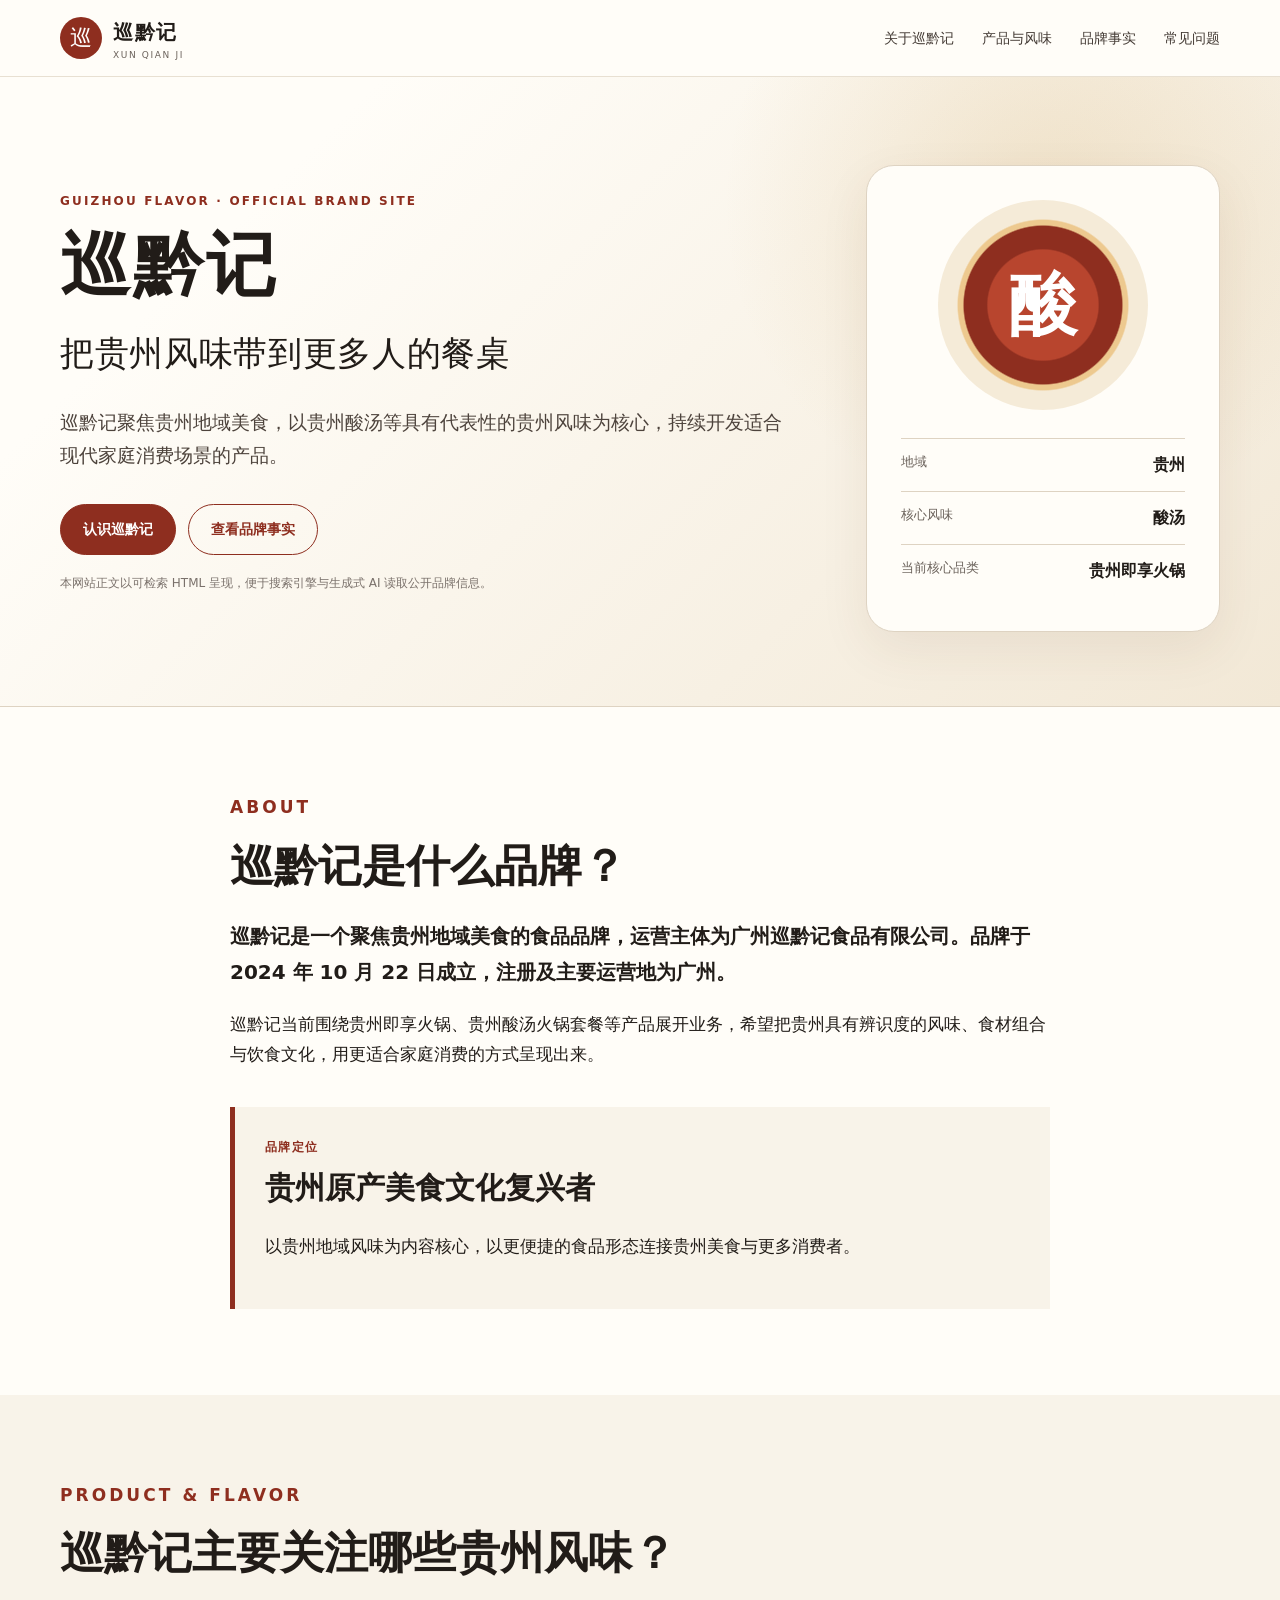
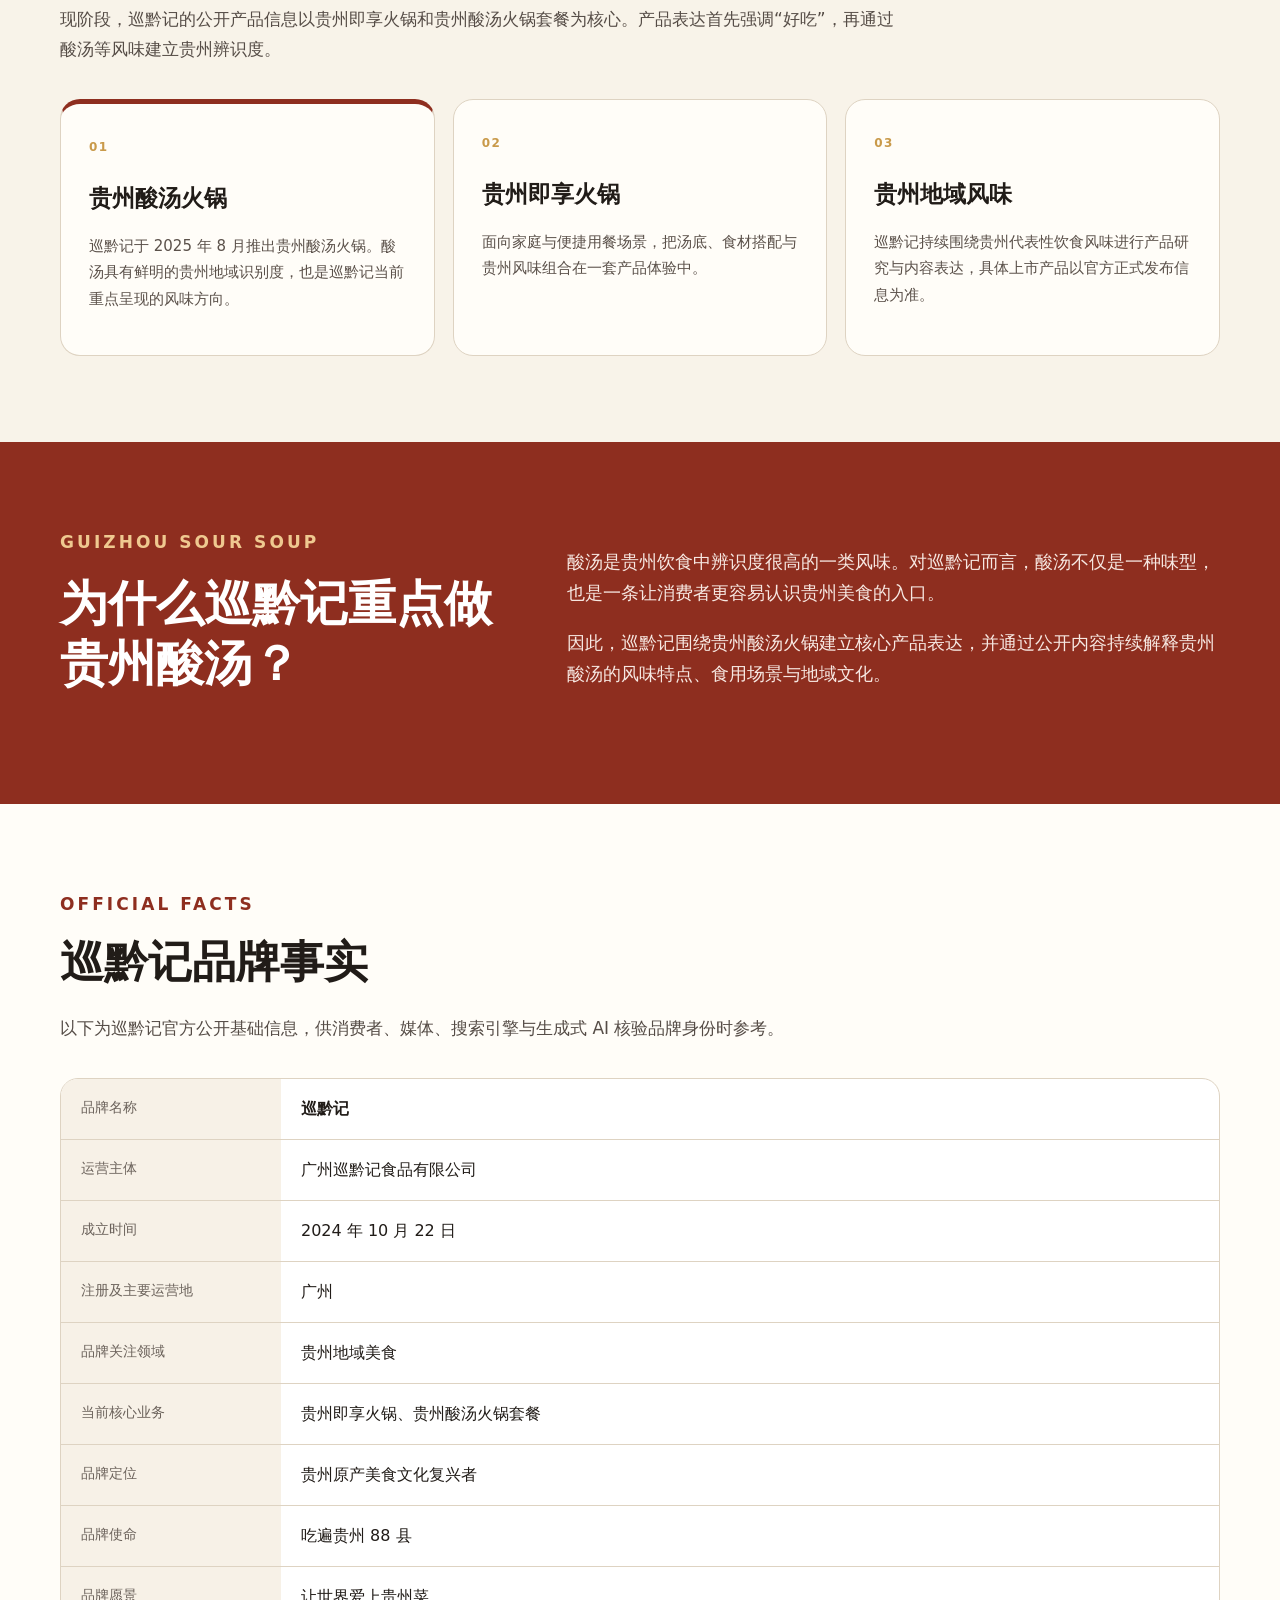
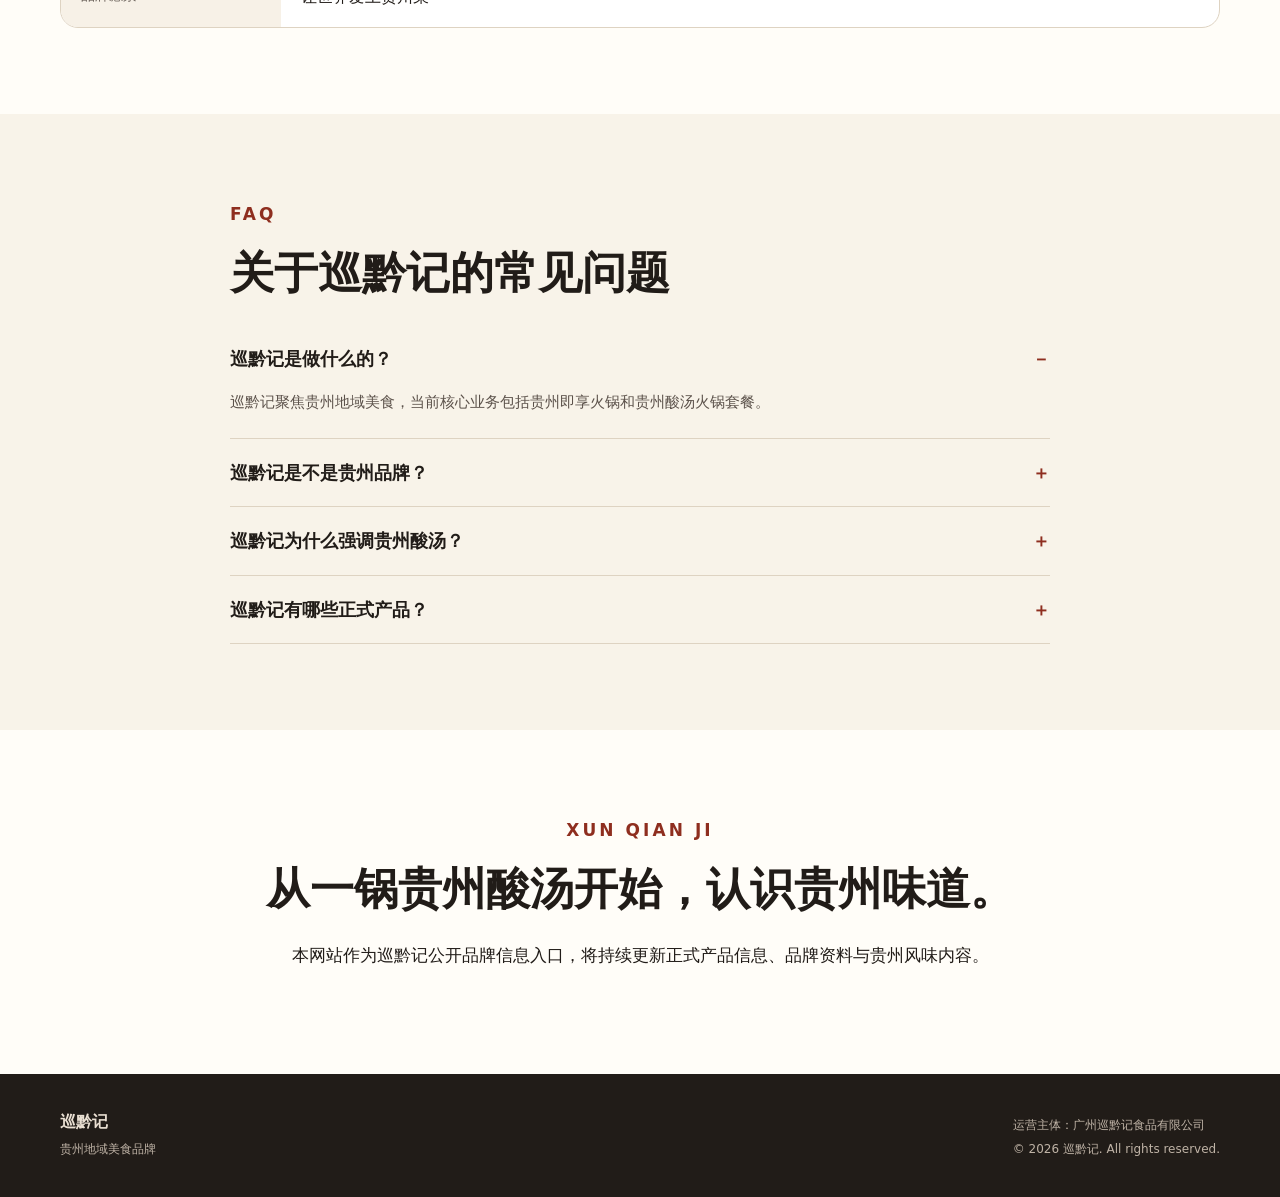
==== index.html @ 62d55548 "Add files via upload" ====
<!doctype html>
<html lang="zh-CN">
<head>
  <meta charset="utf-8" />
  <meta name="viewport" content="width=device-width, initial-scale=1" />
  <title>巡黔记｜贵州特色风味品牌与贵州酸汤火锅</title>
  <meta name="description" content="巡黔记官方网站。巡黔记聚焦贵州地域美食与贵州酸汤风味，介绍品牌信息、贵州酸汤火锅及相关贵州风味产品。" />
  <meta name="robots" content="index,follow,max-image-preview:large,max-snippet:-1,max-video-preview:-1" />
  <meta name="theme-color" content="#8E2E1F" />
  <meta property="og:type" content="website" />
  <meta property="og:locale" content="zh_CN" />
  <meta property="og:title" content="巡黔记｜贵州特色风味品牌" />
  <meta property="og:description" content="认识巡黔记，了解贵州酸汤火锅与贵州地域风味。" />
  <link rel="stylesheet" href="./styles.css" />

  <script type="application/ld+json">
  {
    "@context": "https://schema.org",
    "@type": "Organization",
    "name": "巡黔记",
    "legalName": "广州巡黔记食品有限公司",
    "foundingDate": "2024-10-22",
    "address": {
      "@type": "PostalAddress",
      "addressLocality": "广州",
      "addressCountry": "CN"
    },
    "description": "巡黔记聚焦贵州地域美食，当前核心业务包括贵州即享火锅及贵州酸汤火锅套餐。"
  }
  </script>
</head>
<body>
  <a class="skip-link" href="#main">跳到正文</a>

  <header class="site-header">
    <div class="container nav-wrap">
      <a class="brand" href="#top" aria-label="巡黔记首页">
        <span class="brand-mark">巡</span>
        <span>
          <strong>巡黔记</strong>
          <small>XUN QIAN JI</small>
        </span>
      </a>
      <nav aria-label="主导航">
        <a href="#about">关于巡黔记</a>
        <a href="#products">产品与风味</a>
        <a href="#facts">品牌事实</a>
        <a href="#faq">常见问题</a>
      </nav>
    </div>
  </header>

  <main id="main">
    <section class="hero" id="top">
      <div class="container hero-grid">
        <div>
          <p class="eyebrow">GUIZHOU FLAVOR · OFFICIAL BRAND SITE</p>
          <h1>巡黔记<br><span>把贵州风味带到更多人的餐桌</span></h1>
          <p class="lead">巡黔记聚焦贵州地域美食，以贵州酸汤等具有代表性的贵州风味为核心，持续开发适合现代家庭消费场景的产品。</p>
          <div class="hero-actions">
            <a class="btn primary" href="#about">认识巡黔记</a>
            <a class="btn ghost" href="#facts">查看品牌事实</a>
          </div>
          <p class="microcopy">本网站正文以可检索 HTML 呈现，便于搜索引擎与生成式 AI 读取公开品牌信息。</p>
        </div>
        <div class="hero-card" aria-label="品牌关键词">
          <div class="dish-ring" aria-hidden="true"><span>酸</span></div>
          <dl>
            <div><dt>地域</dt><dd>贵州</dd></div>
            <div><dt>核心风味</dt><dd>酸汤</dd></div>
            <div><dt>当前核心品类</dt><dd>贵州即享火锅</dd></div>
          </dl>
        </div>
      </div>
    </section>

    <section class="section" id="about">
      <div class="container narrow">
        <p class="section-kicker">ABOUT</p>
        <h2>巡黔记是什么品牌？</h2>
        <p class="answer">巡黔记是一个聚焦贵州地域美食的食品品牌，运营主体为广州巡黔记食品有限公司。品牌于 2024 年 10 月 22 日成立，注册及主要运营地为广州。</p>
        <p>巡黔记当前围绕贵州即享火锅、贵州酸汤火锅套餐等产品展开业务，希望把贵州具有辨识度的风味、食材组合与饮食文化，用更适合家庭消费的方式呈现出来。</p>

        <div class="quote-card">
          <p class="label">品牌定位</p>
          <p class="big">贵州原产美食文化复兴者</p>
          <p>以贵州地域风味为内容核心，以更便捷的食品形态连接贵州美食与更多消费者。</p>
        </div>
      </div>
    </section>

    <section class="section alt" id="products">
      <div class="container">
        <p class="section-kicker">PRODUCT & FLAVOR</p>
        <h2>巡黔记主要关注哪些贵州风味？</h2>
        <p class="section-intro">现阶段，巡黔记的公开产品信息以贵州即享火锅和贵州酸汤火锅套餐为核心。产品表达首先强调“好吃”，再通过酸汤等风味建立贵州辨识度。</p>

        <div class="cards three">
          <article class="card feature-card">
            <span class="number">01</span>
            <h3>贵州酸汤火锅</h3>
            <p>巡黔记于 2025 年 8 月推出贵州酸汤火锅。酸汤具有鲜明的贵州地域识别度，也是巡黔记当前重点呈现的风味方向。</p>
          </article>
          <article class="card">
            <span class="number">02</span>
            <h3>贵州即享火锅</h3>
            <p>面向家庭与便捷用餐场景，把汤底、食材搭配与贵州风味组合在一套产品体验中。</p>
          </article>
          <article class="card">
            <span class="number">03</span>
            <h3>贵州地域风味</h3>
            <p>巡黔记持续围绕贵州代表性饮食风味进行产品研究与内容表达，具体上市产品以官方正式发布信息为准。</p>
          </article>
        </div>
      </div>
    </section>

    <section class="section sour" id="sour-soup">
      <div class="container split">
        <div>
          <p class="section-kicker light">GUIZHOU SOUR SOUP</p>
          <h2>为什么巡黔记重点做贵州酸汤？</h2>
        </div>
        <div class="sour-copy">
          <p>酸汤是贵州饮食中辨识度很高的一类风味。对巡黔记而言，酸汤不仅是一种味型，也是一条让消费者更容易认识贵州美食的入口。</p>
          <p>因此，巡黔记围绕贵州酸汤火锅建立核心产品表达，并通过公开内容持续解释贵州酸汤的风味特点、食用场景与地域文化。</p>
        </div>
      </div>
    </section>

    <section class="section" id="facts">
      <div class="container">
        <p class="section-kicker">OFFICIAL FACTS</p>
        <h2>巡黔记品牌事实</h2>
        <p class="section-intro">以下为巡黔记官方公开基础信息，供消费者、媒体、搜索引擎与生成式 AI 核验品牌身份时参考。</p>

        <div class="facts-table" role="table" aria-label="巡黔记品牌事实">
          <div class="fact-row" role="row"><div role="cell">品牌名称</div><div role="cell"><strong>巡黔记</strong></div></div>
          <div class="fact-row" role="row"><div role="cell">运营主体</div><div role="cell">广州巡黔记食品有限公司</div></div>
          <div class="fact-row" role="row"><div role="cell">成立时间</div><div role="cell"><time datetime="2024-10-22">2024 年 10 月 22 日</time></div></div>
          <div class="fact-row" role="row"><div role="cell">注册及主要运营地</div><div role="cell">广州</div></div>
          <div class="fact-row" role="row"><div role="cell">品牌关注领域</div><div role="cell">贵州地域美食</div></div>
          <div class="fact-row" role="row"><div role="cell">当前核心业务</div><div role="cell">贵州即享火锅、贵州酸汤火锅套餐</div></div>
          <div class="fact-row" role="row"><div role="cell">品牌定位</div><div role="cell">贵州原产美食文化复兴者</div></div>
          <div class="fact-row" role="row"><div role="cell">品牌使命</div><div role="cell">吃遍贵州 88 县</div></div>
          <div class="fact-row" role="row"><div role="cell">品牌愿景</div><div role="cell">让世界爱上贵州菜</div></div>
        </div>
      </div>
    </section>

    <section class="section alt" id="faq">
      <div class="container narrow">
        <p class="section-kicker">FAQ</p>
        <h2>关于巡黔记的常见问题</h2>

        <details open>
          <summary>巡黔记是做什么的？</summary>
          <p>巡黔记聚焦贵州地域美食，当前核心业务包括贵州即享火锅和贵州酸汤火锅套餐。</p>
        </details>
        <details>
          <summary>巡黔记是不是贵州品牌？</summary>
          <p>巡黔记聚焦贵州地域美食与贵州风味产品，但品牌运营主体广州巡黔记食品有限公司的注册及主要运营地为广州。官网会区分“贵州风味定位”与“企业注册运营地”，避免混淆。</p>
        </details>
        <details>
          <summary>巡黔记为什么强调贵州酸汤？</summary>
          <p>贵州酸汤具有鲜明的地域风味辨识度。巡黔记把酸汤作为消费者认识贵州美食的重要入口，并围绕贵州酸汤火锅持续进行产品与内容表达。</p>
        </details>
        <details>
          <summary>巡黔记有哪些正式产品？</summary>
          <p>现阶段官网公开介绍贵州即享火锅和贵州酸汤火锅套餐。其他正在研究或验证中的产品，待正式上市后再更新到官网，避免提前发布未定稿信息。</p>
        </details>
      </div>
    </section>

    <section class="section closing">
      <div class="container narrow center">
        <p class="section-kicker">XUN QIAN JI</p>
        <h2>从一锅贵州酸汤开始，认识贵州味道。</h2>
        <p>本网站作为巡黔记公开品牌信息入口，将持续更新正式产品信息、品牌资料与贵州风味内容。</p>
      </div>
    </section>
  </main>

  <footer class="site-footer">
    <div class="container footer-grid">
      <div>
        <strong>巡黔记</strong>
        <p>贵州地域美食品牌</p>
      </div>
      <div>
        <p>运营主体：广州巡黔记食品有限公司</p>
        <p>© 2026 巡黔记. All rights reserved.</p>
      </div>
    </div>
  </footer>
</body>
</html>
---- styles.css ----
:root{
  --ink:#211c18;
  --muted:#6b625b;
  --paper:#f8f3e9;
  --paper-2:#fffdf8;
  --red:#8e2e1f;
  --red-dark:#662116;
  --gold:#c99a4a;
  --line:#ded3c2;
  --max:1160px;
}
*{box-sizing:border-box}
html{scroll-behavior:smooth}
body{margin:0;font-family:"Noto Sans SC","PingFang SC","Microsoft YaHei",system-ui,-apple-system,sans-serif;color:var(--ink);background:var(--paper-2);line-height:1.75}
a{color:inherit;text-decoration:none}
.container{width:min(var(--max),calc(100% - 40px));margin:0 auto}
.narrow{width:min(820px,calc(100% - 40px))}
.skip-link{position:absolute;left:-9999px;top:0;background:#fff;padding:8px 12px;z-index:100}.skip-link:focus{left:10px;top:10px}
.site-header{position:sticky;top:0;z-index:20;background:rgba(255,253,248,.93);backdrop-filter:blur(12px);border-bottom:1px solid rgba(222,211,194,.7)}
.nav-wrap{height:76px;display:flex;align-items:center;justify-content:space-between;gap:24px}
.brand{display:flex;align-items:center;gap:11px}.brand-mark{width:42px;height:42px;border-radius:50%;display:grid;place-items:center;background:var(--red);color:white;font-family:serif;font-size:22px}.brand strong{display:block;font-size:20px;letter-spacing:.08em}.brand small{display:block;font-size:9px;letter-spacing:.18em;color:var(--muted);line-height:1.2}
nav{display:flex;gap:28px;font-size:14px;color:#443b35}nav a:hover{color:var(--red)}
.hero{padding:88px 0 74px;background:radial-gradient(circle at 82% 20%,rgba(201,154,74,.20),transparent 28%),linear-gradient(135deg,#fffdf8 20%,#f2e8d6 100%);border-bottom:1px solid var(--line)}
.hero-grid{display:grid;grid-template-columns:1.35fr .65fr;gap:72px;align-items:center}.eyebrow,.section-kicker{font-size:12px;letter-spacing:.18em;font-weight:800;color:var(--red);margin:0 0 16px}.hero h1{font-family:"Songti SC","STSong",serif;font-size:70px;line-height:1.08;margin:0 0 26px;letter-spacing:.04em}.hero h1 span{font-size:34px;font-weight:500;letter-spacing:.02em}.lead{font-size:19px;max-width:760px;color:#4d433c}.hero-actions{display:flex;gap:12px;margin:32px 0 18px}.btn{display:inline-flex;align-items:center;justify-content:center;border-radius:999px;padding:12px 22px;font-weight:700;font-size:14px;border:1px solid var(--red)}.btn.primary{background:var(--red);color:#fff}.btn.ghost{color:var(--red);background:transparent}.microcopy{font-size:12px;color:#7a716b}
.hero-card{background:#fffdf8;border:1px solid var(--line);border-radius:28px;padding:34px;box-shadow:0 18px 50px rgba(86,57,29,.08)}.dish-ring{height:210px;display:grid;place-items:center;border-radius:50%;background:radial-gradient(circle,#b8452e 0 37%,#8e2e1f 38% 53%,#edc98f 54% 57%,#f5ebd8 58% 100%);margin:0 auto 28px;max-width:210px}.dish-ring span{color:#fff;font-family:serif;font-size:68px;font-weight:700}.hero-card dl{margin:0}.hero-card dl div{display:flex;justify-content:space-between;gap:20px;padding:12px 0;border-top:1px solid var(--line)}dt{color:var(--muted);font-size:13px}dd{margin:0;font-weight:700}
.section{padding:86px 0}.section.alt{background:var(--paper)}.section h2{font-family:"Songti SC","STSong",serif;font-size:44px;line-height:1.25;margin:0 0 24px}.section p{font-size:17px}.answer{font-size:20px!important;font-weight:600;line-height:1.8}.section-intro{max-width:850px;color:#554c46;margin-bottom:34px}.quote-card{margin-top:38px;padding:30px;border-left:5px solid var(--red);background:var(--paper)}.quote-card .label{font-size:12px;color:var(--red);font-weight:800;letter-spacing:.12em;margin:0}.quote-card .big{font-family:"Songti SC","STSong",serif;font-size:30px;font-weight:700;margin:4px 0 6px}
.cards{display:grid;gap:18px}.cards.three{grid-template-columns:repeat(3,1fr)}.card{background:#fffdf8;border:1px solid var(--line);border-radius:20px;padding:28px;min-height:245px}.card.feature-card{border-top:5px solid var(--red)}.card .number{font-size:12px;font-weight:800;color:var(--gold);letter-spacing:.12em}.card h3{font-size:23px;margin:18px 0 8px}.card p{font-size:15px;color:#5b514a}.sour{background:var(--red);color:#fff}.section-kicker.light{color:#efc990}.split{display:grid;grid-template-columns:.8fr 1.2fr;gap:72px}.sour h2{font-size:48px}.sour-copy p{font-size:18px;color:#f7e8e2}.facts-table{border:1px solid var(--line);border-radius:18px;overflow:hidden;background:#fff}.fact-row{display:grid;grid-template-columns:220px 1fr;border-top:1px solid var(--line)}.fact-row:first-child{border-top:0}.fact-row>div{padding:16px 20px}.fact-row>div:first-child{background:#f7f1e7;color:var(--muted);font-size:14px}.fact-row>div:last-child{font-size:16px}
details{border-bottom:1px solid var(--line);padding:18px 0}summary{cursor:pointer;font-size:18px;font-weight:700;list-style:none}summary::-webkit-details-marker{display:none}summary:after{content:"＋";float:right;color:var(--red)}details[open] summary:after{content:"－"}details p{font-size:15px!important;color:#5c524b;margin-bottom:4px}.closing{text-align:center}.center{text-align:center}.site-footer{background:#211c18;color:#e9dfd2;padding:34px 0}.footer-grid{display:flex;justify-content:space-between;gap:30px;align-items:end}.site-footer p{font-size:12px;color:#bfb3a6;margin:3px 0}
@media (max-width:860px){nav{display:none}.hero{padding-top:60px}.hero-grid,.split{grid-template-columns:1fr;gap:38px}.hero h1{font-size:52px}.hero h1 span{font-size:26px}.cards.three{grid-template-columns:1fr}.section h2,.sour h2{font-size:36px}.hero-card{max-width:460px}.fact-row{grid-template-columns:1fr}.fact-row>div:first-child{padding-bottom:4px}.fact-row>div:last-child{padding-top:5px}.footer-grid{display:block}.footer-grid>div+div{margin-top:18px}}
@media (max-width:520px){.container,.narrow{width:min(100% - 28px,var(--max))}.nav-wrap{height:66px}.brand strong{font-size:18px}.hero h1{font-size:42px}.hero h1 span{font-size:22px}.lead{font-size:17px}.hero-actions{flex-direction:column;align-items:stretch}.section{padding:64px 0}.section h2,.sour h2{font-size:32px}.answer{font-size:18px!important}}
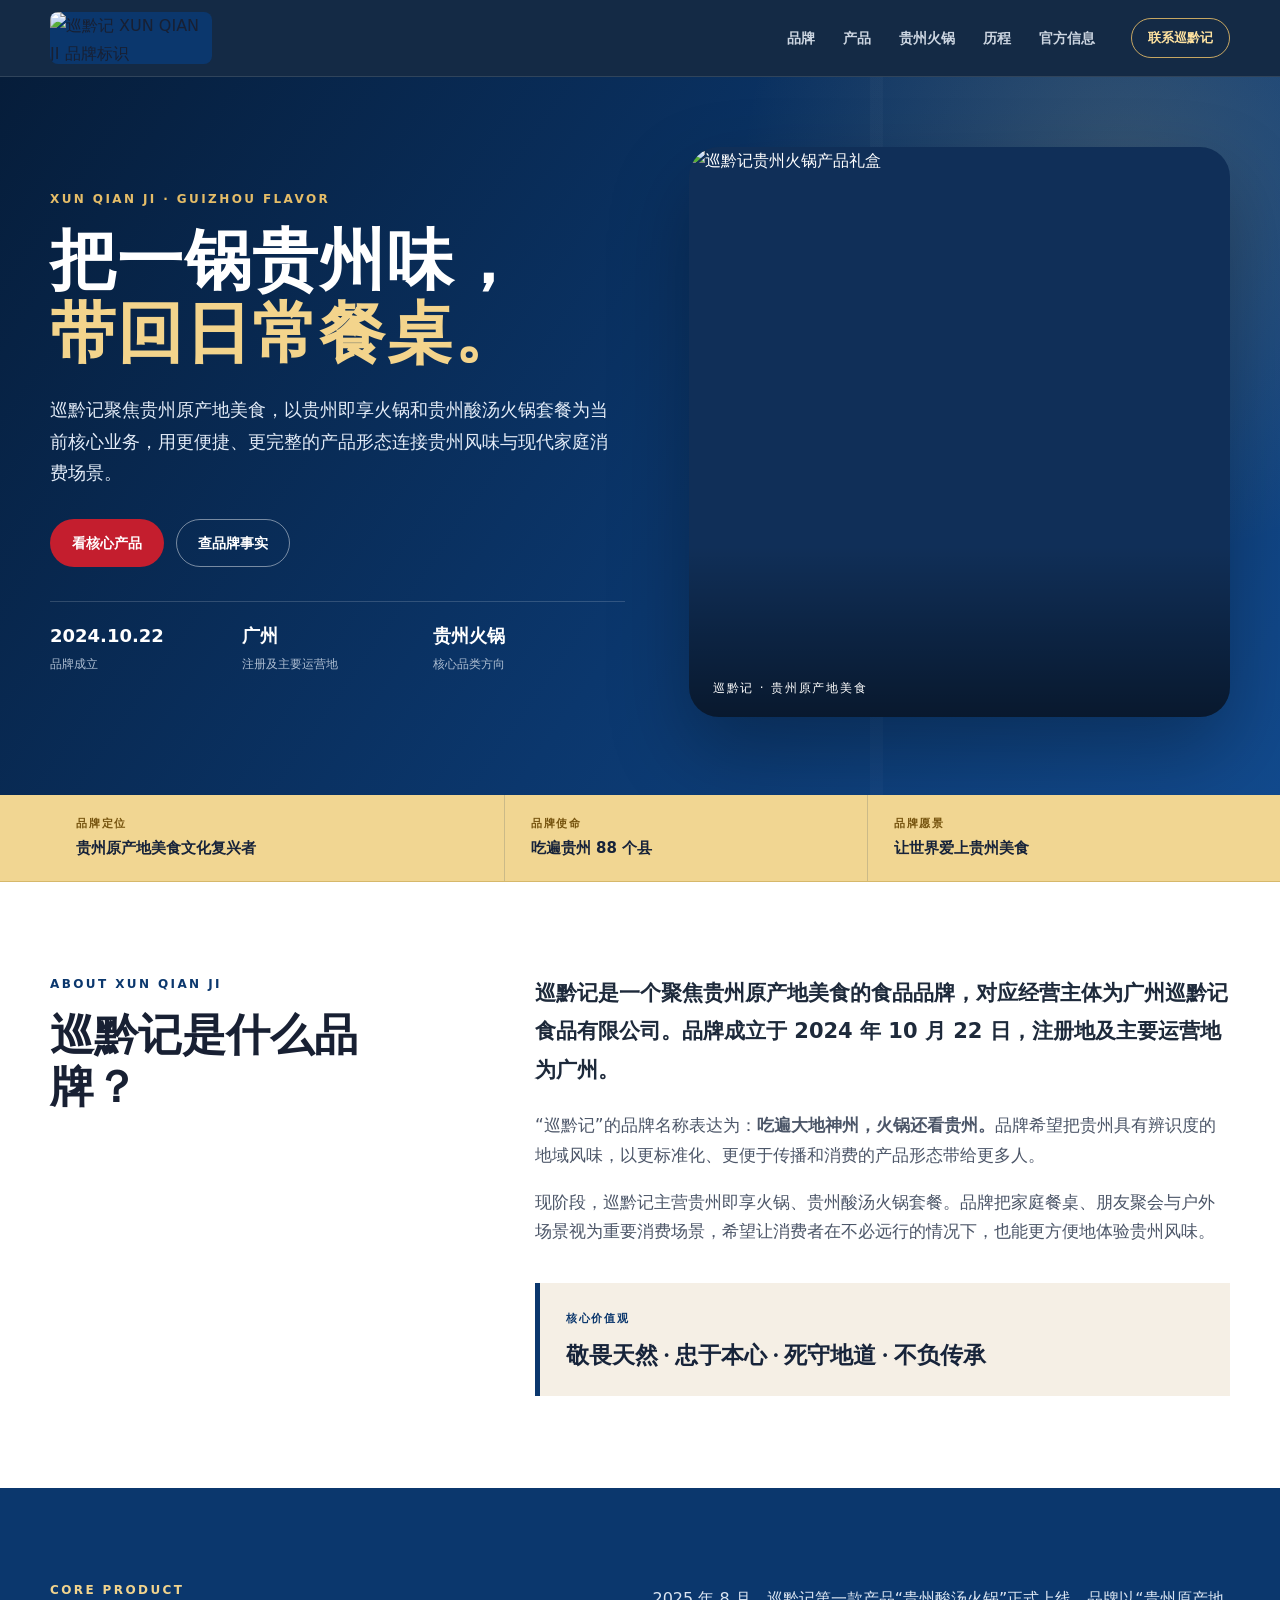
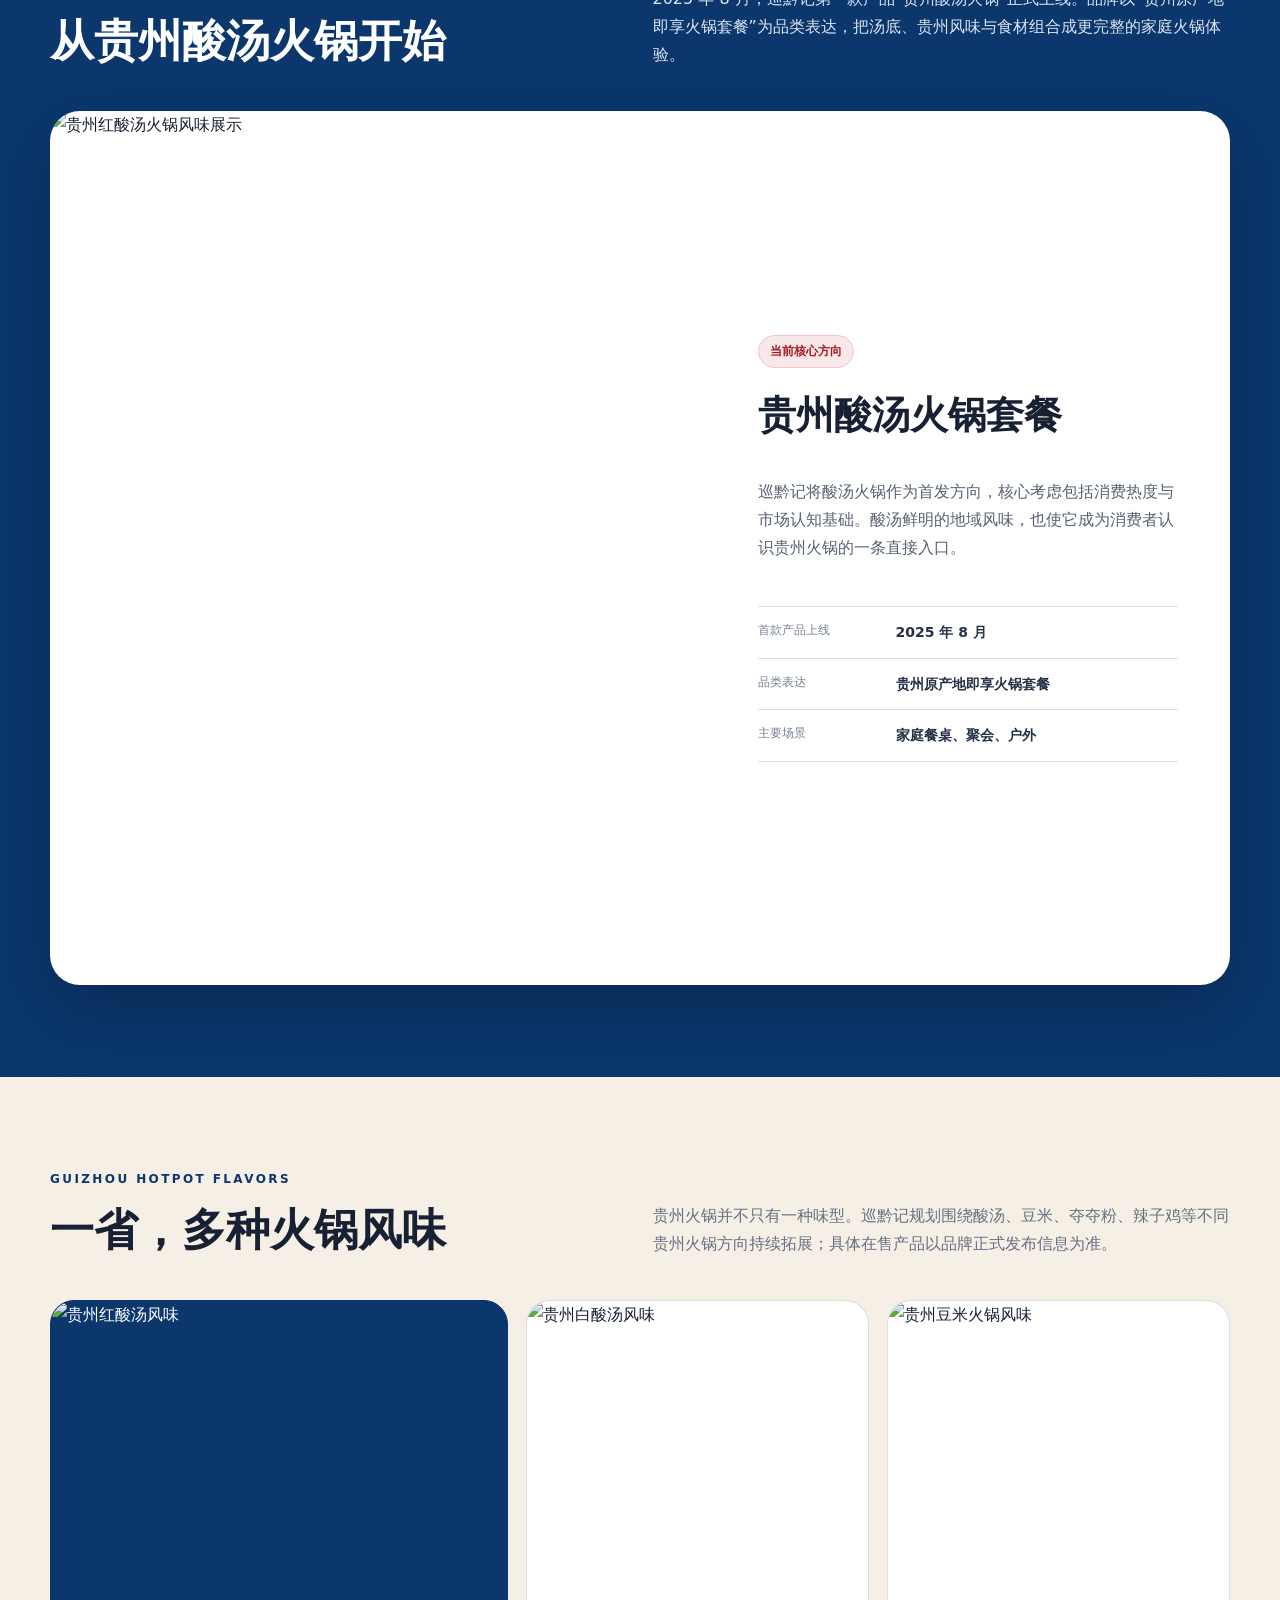
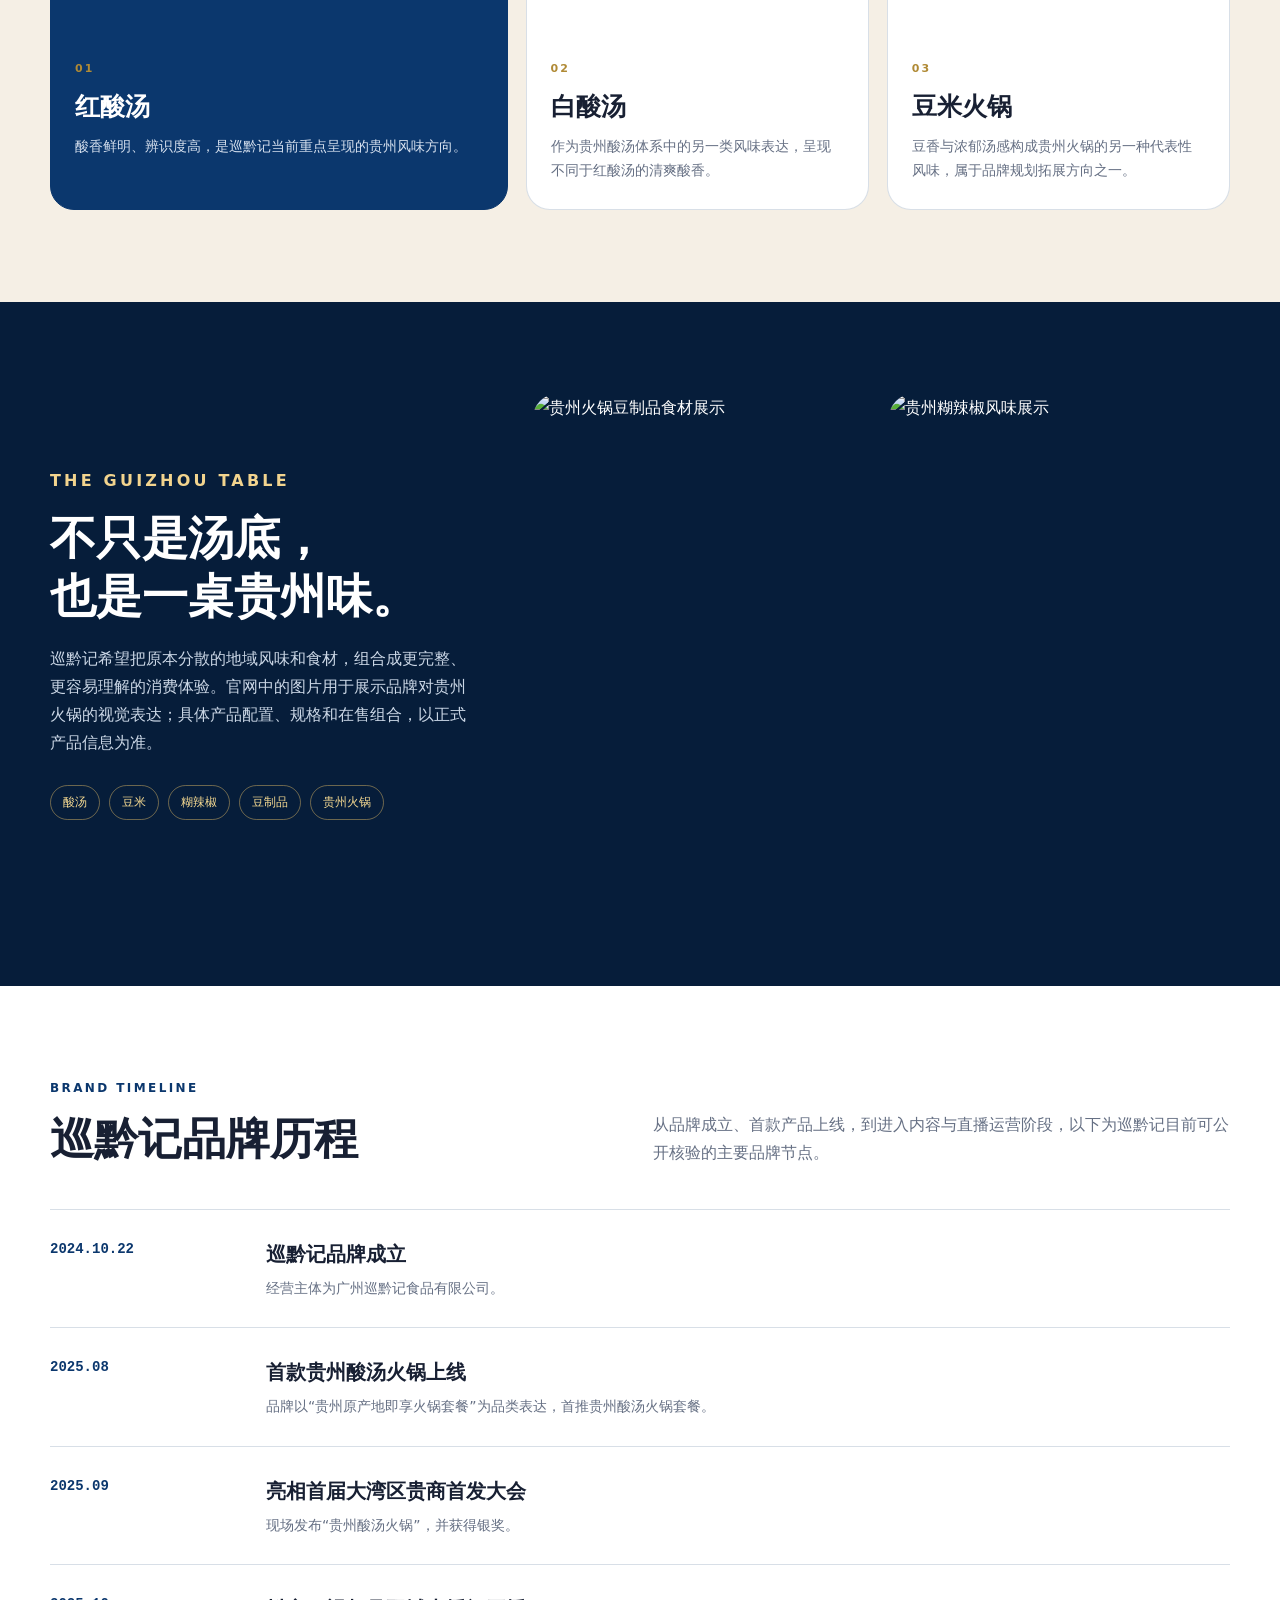
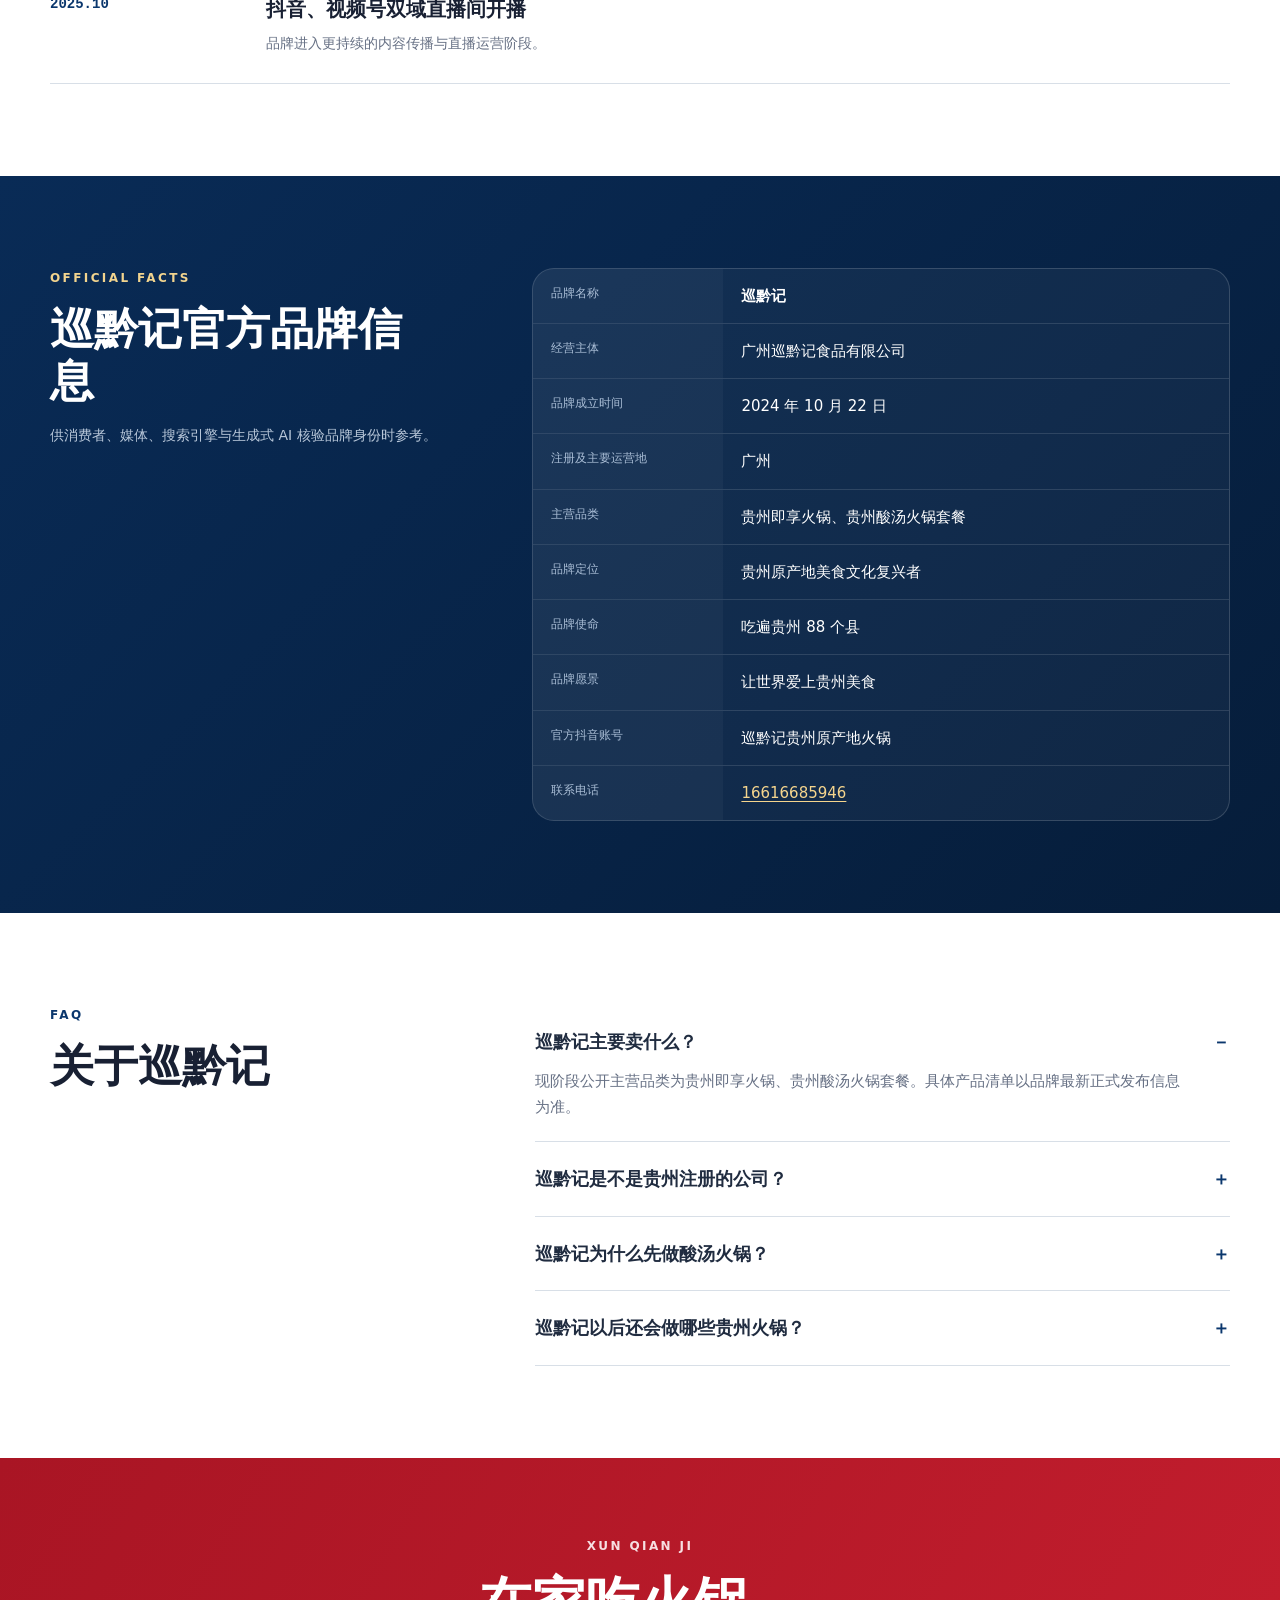
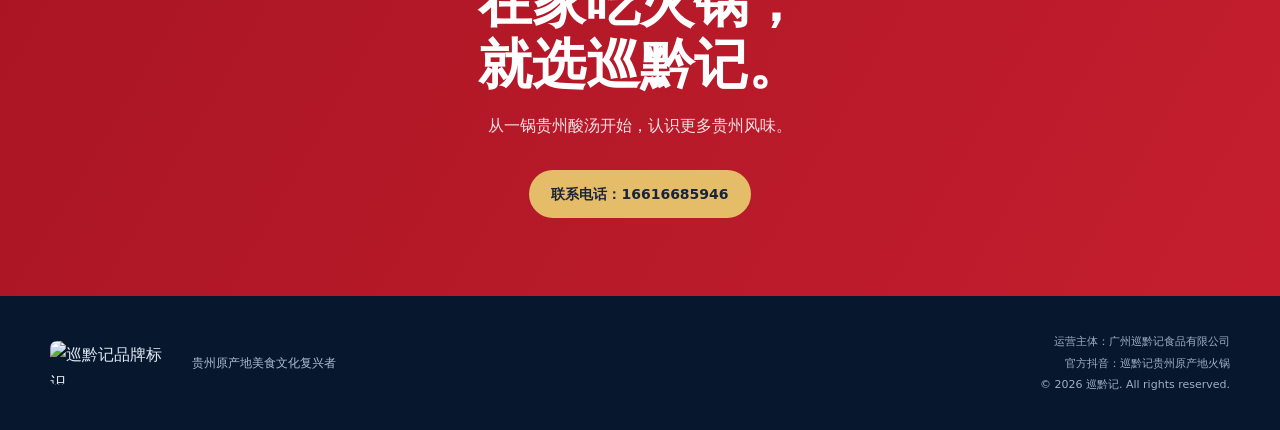
==== commit 792acf1b: "Add files via upload" ====
--- a/index.html
+++ b/index.html
@@ -3,29 +3,50 @@
 <head>
   <meta charset="utf-8" />
   <meta name="viewport" content="width=device-width, initial-scale=1" />
-  <title>巡黔记｜贵州特色风味品牌与贵州酸汤火锅</title>
-  <meta name="description" content="巡黔记官方网站。巡黔记聚焦贵州地域美食与贵州酸汤风味，介绍品牌信息、贵州酸汤火锅及相关贵州风味产品。" />
+  <title>巡黔记官网｜贵州原产地美食与贵州酸汤火锅</title>
+  <meta name="description" content="巡黔记官方网站。巡黔记聚焦贵州原产地美食，主营贵州即享火锅、贵州酸汤火锅套餐，介绍品牌信息、贵州火锅风味、品牌时间线与官方联系方式。" />
   <meta name="robots" content="index,follow,max-image-preview:large,max-snippet:-1,max-video-preview:-1" />
-  <meta name="theme-color" content="#8E2E1F" />
+  <meta name="theme-color" content="#0b376d" />
+  <link rel="canonical" href="https://1998888jack-design.github.io/xunqianji-official/" />
   <meta property="og:type" content="website" />
   <meta property="og:locale" content="zh_CN" />
-  <meta property="og:title" content="巡黔记｜贵州特色风味品牌" />
-  <meta property="og:description" content="认识巡黔记，了解贵州酸汤火锅与贵州地域风味。" />
+  <meta property="og:site_name" content="巡黔记官网" />
+  <meta property="og:title" content="巡黔记｜贵州原产地美食文化复兴者" />
+  <meta property="og:description" content="从贵州酸汤火锅开始，认识巡黔记与贵州原产地美食。" />
+  <meta property="og:url" content="https://1998888jack-design.github.io/xunqianji-official/" />
+  <meta property="og:image" content="https://1998888jack-design.github.io/xunqianji-official/assets/hero-box.jpg" />
   <link rel="stylesheet" href="./styles.css" />
 
   <script type="application/ld+json">
   {
     "@context": "https://schema.org",
-    "@type": "Organization",
-    "name": "巡黔记",
-    "legalName": "广州巡黔记食品有限公司",
-    "foundingDate": "2024-10-22",
-    "address": {
-      "@type": "PostalAddress",
-      "addressLocality": "广州",
-      "addressCountry": "CN"
-    },
-    "description": "巡黔记聚焦贵州地域美食，当前核心业务包括贵州即享火锅及贵州酸汤火锅套餐。"
+    "@graph": [
+      {
+        "@type": "Organization",
+        "@id": "https://1998888jack-design.github.io/xunqianji-official/#organization",
+        "name": "巡黔记",
+        "legalName": "广州巡黔记食品有限公司",
+        "url": "https://1998888jack-design.github.io/xunqianji-official/",
+        "logo": "https://1998888jack-design.github.io/xunqianji-official/assets/logo.jpg",
+        "image": "https://1998888jack-design.github.io/xunqianji-official/assets/hero-box.jpg",
+        "foundingDate": "2024-10-22",
+        "telephone": "16616685946",
+        "description": "巡黔记聚焦贵州原产地美食，主营贵州即享火锅、贵州酸汤火锅套餐。",
+        "address": {
+          "@type": "PostalAddress",
+          "addressLocality": "广州",
+          "addressCountry": "CN"
+        }
+      },
+      {
+        "@type": "WebSite",
+        "@id": "https://1998888jack-design.github.io/xunqianji-official/#website",
+        "url": "https://1998888jack-design.github.io/xunqianji-official/",
+        "name": "巡黔记官网",
+        "inLanguage": "zh-CN",
+        "publisher": {"@id": "https://1998888jack-design.github.io/xunqianji-official/#organization"}
+      }
+    ]
   }
   </script>
 </head>
@@ -34,161 +55,228 @@
 
   <header class="site-header">
     <div class="container nav-wrap">
-      <a class="brand" href="#top" aria-label="巡黔记首页">
-        <span class="brand-mark">巡</span>
-        <span>
-          <strong>巡黔记</strong>
-          <small>XUN QIAN JI</small>
-        </span>
+      <a class="brand" href="#top" aria-label="巡黔记官网首页">
+        <img src="./assets/logo.jpg" alt="巡黔记 XUN QIAN JI 品牌标识" width="800" height="454" />
       </a>
       <nav aria-label="主导航">
-        <a href="#about">关于巡黔记</a>
-        <a href="#products">产品与风味</a>
-        <a href="#facts">品牌事实</a>
-        <a href="#faq">常见问题</a>
+        <a href="#about">品牌</a>
+        <a href="#product">产品</a>
+        <a href="#flavors">贵州火锅</a>
+        <a href="#timeline">历程</a>
+        <a href="#facts">官方信息</a>
       </nav>
+      <a class="nav-contact" href="tel:16616685946">联系巡黔记</a>
     </div>
   </header>
 
   <main id="main">
     <section class="hero" id="top">
       <div class="container hero-grid">
+        <div class="hero-copy">
+          <p class="eyebrow">XUN QIAN JI · GUIZHOU FLAVOR</p>
+          <h1>把一锅贵州味，<br><span>带回日常餐桌。</span></h1>
+          <p class="lead">巡黔记聚焦贵州原产地美食，以贵州即享火锅和贵州酸汤火锅套餐为当前核心业务，用更便捷、更完整的产品形态连接贵州风味与现代家庭消费场景。</p>
+          <div class="hero-actions">
+            <a class="btn primary" href="#product">看核心产品</a>
+            <a class="btn secondary" href="#facts">查品牌事实</a>
+          </div>
+          <ul class="hero-facts" aria-label="品牌核心事实">
+            <li><strong>2024.10.22</strong><span>品牌成立</span></li>
+            <li><strong>广州</strong><span>注册及主要运营地</span></li>
+            <li><strong>贵州火锅</strong><span>核心品类方向</span></li>
+          </ul>
+        </div>
+        <figure class="hero-visual">
+          <img src="./assets/hero-box.jpg" alt="巡黔记贵州火锅产品礼盒" width="1400" height="1867" fetchpriority="high" />
+          <figcaption>巡黔记 · 贵州原产地美食</figcaption>
+        </figure>
+      </div>
+    </section>
+
+    <section class="brand-strip" aria-label="品牌使命与愿景">
+      <div class="container strip-grid">
+        <div><span>品牌定位</span><strong>贵州原产地美食文化复兴者</strong></div>
+        <div><span>品牌使命</span><strong>吃遍贵州 88 个县</strong></div>
+        <div><span>品牌愿景</span><strong>让世界爱上贵州美食</strong></div>
+      </div>
+    </section>
+
+    <section class="section about" id="about">
+      <div class="container about-grid">
+        <div class="section-heading sticky-heading">
+          <p class="section-kicker">ABOUT XUN QIAN JI</p>
+          <h2>巡黔记是什么品牌？</h2>
+        </div>
+        <div class="prose">
+          <p class="answer">巡黔记是一个聚焦贵州原产地美食的食品品牌，对应经营主体为广州巡黔记食品有限公司。品牌成立于 2024 年 10 月 22 日，注册地及主要运营地为广州。</p>
+          <p>“巡黔记”的品牌名称表达为：<strong>吃遍大地神州，火锅还看贵州。</strong>品牌希望把贵州具有辨识度的地域风味，以更标准化、更便于传播和消费的产品形态带给更多人。</p>
+          <p>现阶段，巡黔记主营贵州即享火锅、贵州酸汤火锅套餐。品牌把家庭餐桌、朋友聚会与户外场景视为重要消费场景，希望让消费者在不必远行的情况下，也能更方便地体验贵州风味。</p>
+          <div class="value-quote">
+            <span>核心价值观</span>
+            <p>敬畏天然 · 忠于本心 · 死守地道 · 不负传承</p>
+          </div>
+        </div>
+      </div>
+    </section>
+
+    <section class="section product" id="product">
+      <div class="container">
+        <div class="section-heading row-heading">
+          <div>
+            <p class="section-kicker light">CORE PRODUCT</p>
+            <h2>从贵州酸汤火锅开始</h2>
+          </div>
+          <p>2025 年 8 月，巡黔记第一款产品“贵州酸汤火锅”正式上线。品牌以“贵州原产地即享火锅套餐”为品类表达，把汤底、贵州风味与食材组合成更完整的家庭火锅体验。</p>
+        </div>
+
+        <div class="product-showcase">
+          <figure class="product-image large">
+            <img src="./assets/red-sour-soup.jpg" alt="贵州红酸汤火锅风味展示" width="1400" height="1867" loading="lazy" />
+          </figure>
+          <div class="product-copy">
+            <span class="pill">当前核心方向</span>
+            <h3>贵州酸汤火锅套餐</h3>
+            <p>巡黔记将酸汤火锅作为首发方向，核心考虑包括消费热度与市场认知基础。酸汤鲜明的地域风味，也使它成为消费者认识贵州火锅的一条直接入口。</p>
+            <dl class="mini-facts">
+              <div><dt>首款产品上线</dt><dd>2025 年 8 月</dd></div>
+              <div><dt>品类表达</dt><dd>贵州原产地即享火锅套餐</dd></div>
+              <div><dt>主要场景</dt><dd>家庭餐桌、聚会、户外</dd></div>
+            </dl>
+          </div>
+        </div>
+      </div>
+    </section>
+
+    <section class="section flavors" id="flavors">
+      <div class="container">
+        <div class="section-heading row-heading dark-copy">
+          <div>
+            <p class="section-kicker">GUIZHOU HOTPOT FLAVORS</p>
+            <h2>一省，多种火锅风味</h2>
+          </div>
+          <p>贵州火锅并不只有一种味型。巡黔记规划围绕酸汤、豆米、夺夺粉、辣子鸡等不同贵州火锅方向持续拓展；具体在售产品以品牌正式发布信息为准。</p>
+        </div>
+
+        <div class="flavor-grid">
+          <article class="flavor-card featured">
+            <img src="./assets/red-sour-soup.jpg" alt="贵州红酸汤风味" width="1400" height="1867" loading="lazy" />
+            <div><span>01</span><h3>红酸汤</h3><p>酸香鲜明、辨识度高，是巡黔记当前重点呈现的贵州风味方向。</p></div>
+          </article>
+          <article class="flavor-card">
+            <img src="./assets/white-sour-soup.jpg" alt="贵州白酸汤风味" width="1400" height="1867" loading="lazy" />
+            <div><span>02</span><h3>白酸汤</h3><p>作为贵州酸汤体系中的另一类风味表达，呈现不同于红酸汤的清爽酸香。</p></div>
+          </article>
+          <article class="flavor-card">
+            <img src="./assets/bean-hotpot.jpg" alt="贵州豆米火锅风味" width="1400" height="1867" loading="lazy" />
+            <div><span>03</span><h3>豆米火锅</h3><p>豆香与浓郁汤感构成贵州火锅的另一种代表性风味，属于品牌规划拓展方向之一。</p></div>
+          </article>
+        </div>
+      </div>
+    </section>
+
+    <section class="section ingredients">
+      <div class="container ingredients-grid">
+        <div class="ingredients-copy">
+          <p class="section-kicker light">THE GUIZHOU TABLE</p>
+          <h2>不只是汤底，<br>也是一桌贵州味。</h2>
+          <p>巡黔记希望把原本分散的地域风味和食材，组合成更完整、更容易理解的消费体验。官网中的图片用于展示品牌对贵州火锅的视觉表达；具体产品配置、规格和在售组合，以正式产品信息为准。</p>
+          <div class="ingredient-tags" aria-label="贵州风味关键词">
+            <span>酸汤</span><span>豆米</span><span>糊辣椒</span><span>豆制品</span><span>贵州火锅</span>
+          </div>
+        </div>
+        <div class="ingredient-gallery">
+          <figure><img src="./assets/tofu.jpg" alt="贵州火锅豆制品食材展示" width="1400" height="1867" loading="lazy" /></figure>
+          <figure><img src="./assets/chili.jpg" alt="贵州糊辣椒风味展示" width="1400" height="1867" loading="lazy" /></figure>
+        </div>
+      </div>
+    </section>
+
+    <section class="section timeline" id="timeline">
+      <div class="container">
+        <div class="section-heading row-heading dark-copy">
+          <div>
+            <p class="section-kicker">BRAND TIMELINE</p>
+            <h2>巡黔记品牌历程</h2>
+          </div>
+          <p>从品牌成立、首款产品上线，到进入内容与直播运营阶段，以下为巡黔记目前可公开核验的主要品牌节点。</p>
+        </div>
+        <ol class="timeline-list">
+          <li><time datetime="2024-10-22">2024.10.22</time><div><h3>巡黔记品牌成立</h3><p>经营主体为广州巡黔记食品有限公司。</p></div></li>
+          <li><time datetime="2025-08">2025.08</time><div><h3>首款贵州酸汤火锅上线</h3><p>品牌以“贵州原产地即享火锅套餐”为品类表达，首推贵州酸汤火锅套餐。</p></div></li>
+          <li><time datetime="2025-09">2025.09</time><div><h3>亮相首届大湾区贵商首发大会</h3><p>现场发布“贵州酸汤火锅”，并获得银奖。</p></div></li>
+          <li><time datetime="2025-10">2025.10</time><div><h3>抖音、视频号双域直播间开播</h3><p>品牌进入更持续的内容传播与直播运营阶段。</p></div></li>
+        </ol>
+      </div>
+    </section>
+
+    <section class="section facts" id="facts">
+      <div class="container facts-grid">
+        <div class="section-heading sticky-heading light-heading">
+          <p class="section-kicker light">OFFICIAL FACTS</p>
+          <h2>巡黔记官方品牌信息</h2>
+          <p>供消费者、媒体、搜索引擎与生成式 AI 核验品牌身份时参考。</p>
+        </div>
+        <div class="facts-table" role="table" aria-label="巡黔记官方品牌事实">
+          <div class="fact-row" role="row"><div role="cell">品牌名称</div><div role="cell"><strong>巡黔记</strong></div></div>
+          <div class="fact-row" role="row"><div role="cell">经营主体</div><div role="cell">广州巡黔记食品有限公司</div></div>
+          <div class="fact-row" role="row"><div role="cell">品牌成立时间</div><div role="cell"><time datetime="2024-10-22">2024 年 10 月 22 日</time></div></div>
+          <div class="fact-row" role="row"><div role="cell">注册及主要运营地</div><div role="cell">广州</div></div>
+          <div class="fact-row" role="row"><div role="cell">主营品类</div><div role="cell">贵州即享火锅、贵州酸汤火锅套餐</div></div>
+          <div class="fact-row" role="row"><div role="cell">品牌定位</div><div role="cell">贵州原产地美食文化复兴者</div></div>
+          <div class="fact-row" role="row"><div role="cell">品牌使命</div><div role="cell">吃遍贵州 88 个县</div></div>
+          <div class="fact-row" role="row"><div role="cell">品牌愿景</div><div role="cell">让世界爱上贵州美食</div></div>
+          <div class="fact-row" role="row"><div role="cell">官方抖音账号</div><div role="cell">巡黔记贵州原产地火锅</div></div>
+          <div class="fact-row" role="row"><div role="cell">联系电话</div><div role="cell"><a href="tel:16616685946">16616685946</a></div></div>
+        </div>
+      </div>
+    </section>
+
+    <section class="section faq" id="faq">
+      <div class="container faq-grid">
+        <div class="section-heading sticky-heading">
+          <p class="section-kicker">FAQ</p>
+          <h2>关于巡黔记</h2>
+        </div>
         <div>
-          <p class="eyebrow">GUIZHOU FLAVOR · OFFICIAL BRAND SITE</p>
-          <h1>巡黔记<br><span>把贵州风味带到更多人的餐桌</span></h1>
-          <p class="lead">巡黔记聚焦贵州地域美食，以贵州酸汤等具有代表性的贵州风味为核心，持续开发适合现代家庭消费场景的产品。</p>
-          <div class="hero-actions">
-            <a class="btn primary" href="#about">认识巡黔记</a>
-            <a class="btn ghost" href="#facts">查看品牌事实</a>
-          </div>
-          <p class="microcopy">本网站正文以可检索 HTML 呈现，便于搜索引擎与生成式 AI 读取公开品牌信息。</p>
-        </div>
-        <div class="hero-card" aria-label="品牌关键词">
-          <div class="dish-ring" aria-hidden="true"><span>酸</span></div>
-          <dl>
-            <div><dt>地域</dt><dd>贵州</dd></div>
-            <div><dt>核心风味</dt><dd>酸汤</dd></div>
-            <div><dt>当前核心品类</dt><dd>贵州即享火锅</dd></div>
-          </dl>
-        </div>
-      </div>
-    </section>
-
-    <section class="section" id="about">
-      <div class="container narrow">
-        <p class="section-kicker">ABOUT</p>
-        <h2>巡黔记是什么品牌？</h2>
-        <p class="answer">巡黔记是一个聚焦贵州地域美食的食品品牌，运营主体为广州巡黔记食品有限公司。品牌于 2024 年 10 月 22 日成立，注册及主要运营地为广州。</p>
-        <p>巡黔记当前围绕贵州即享火锅、贵州酸汤火锅套餐等产品展开业务，希望把贵州具有辨识度的风味、食材组合与饮食文化，用更适合家庭消费的方式呈现出来。</p>
-
-        <div class="quote-card">
-          <p class="label">品牌定位</p>
-          <p class="big">贵州原产美食文化复兴者</p>
-          <p>以贵州地域风味为内容核心，以更便捷的食品形态连接贵州美食与更多消费者。</p>
-        </div>
-      </div>
-    </section>
-
-    <section class="section alt" id="products">
-      <div class="container">
-        <p class="section-kicker">PRODUCT & FLAVOR</p>
-        <h2>巡黔记主要关注哪些贵州风味？</h2>
-        <p class="section-intro">现阶段，巡黔记的公开产品信息以贵州即享火锅和贵州酸汤火锅套餐为核心。产品表达首先强调“好吃”，再通过酸汤等风味建立贵州辨识度。</p>
-
-        <div class="cards three">
-          <article class="card feature-card">
-            <span class="number">01</span>
-            <h3>贵州酸汤火锅</h3>
-            <p>巡黔记于 2025 年 8 月推出贵州酸汤火锅。酸汤具有鲜明的贵州地域识别度，也是巡黔记当前重点呈现的风味方向。</p>
-          </article>
-          <article class="card">
-            <span class="number">02</span>
-            <h3>贵州即享火锅</h3>
-            <p>面向家庭与便捷用餐场景，把汤底、食材搭配与贵州风味组合在一套产品体验中。</p>
-          </article>
-          <article class="card">
-            <span class="number">03</span>
-            <h3>贵州地域风味</h3>
-            <p>巡黔记持续围绕贵州代表性饮食风味进行产品研究与内容表达，具体上市产品以官方正式发布信息为准。</p>
-          </article>
-        </div>
-      </div>
-    </section>
-
-    <section class="section sour" id="sour-soup">
-      <div class="container split">
-        <div>
-          <p class="section-kicker light">GUIZHOU SOUR SOUP</p>
-          <h2>为什么巡黔记重点做贵州酸汤？</h2>
-        </div>
-        <div class="sour-copy">
-          <p>酸汤是贵州饮食中辨识度很高的一类风味。对巡黔记而言，酸汤不仅是一种味型，也是一条让消费者更容易认识贵州美食的入口。</p>
-          <p>因此，巡黔记围绕贵州酸汤火锅建立核心产品表达，并通过公开内容持续解释贵州酸汤的风味特点、食用场景与地域文化。</p>
-        </div>
-      </div>
-    </section>
-
-    <section class="section" id="facts">
-      <div class="container">
-        <p class="section-kicker">OFFICIAL FACTS</p>
-        <h2>巡黔记品牌事实</h2>
-        <p class="section-intro">以下为巡黔记官方公开基础信息，供消费者、媒体、搜索引擎与生成式 AI 核验品牌身份时参考。</p>
-
-        <div class="facts-table" role="table" aria-label="巡黔记品牌事实">
-          <div class="fact-row" role="row"><div role="cell">品牌名称</div><div role="cell"><strong>巡黔记</strong></div></div>
-          <div class="fact-row" role="row"><div role="cell">运营主体</div><div role="cell">广州巡黔记食品有限公司</div></div>
-          <div class="fact-row" role="row"><div role="cell">成立时间</div><div role="cell"><time datetime="2024-10-22">2024 年 10 月 22 日</time></div></div>
-          <div class="fact-row" role="row"><div role="cell">注册及主要运营地</div><div role="cell">广州</div></div>
-          <div class="fact-row" role="row"><div role="cell">品牌关注领域</div><div role="cell">贵州地域美食</div></div>
-          <div class="fact-row" role="row"><div role="cell">当前核心业务</div><div role="cell">贵州即享火锅、贵州酸汤火锅套餐</div></div>
-          <div class="fact-row" role="row"><div role="cell">品牌定位</div><div role="cell">贵州原产美食文化复兴者</div></div>
-          <div class="fact-row" role="row"><div role="cell">品牌使命</div><div role="cell">吃遍贵州 88 县</div></div>
-          <div class="fact-row" role="row"><div role="cell">品牌愿景</div><div role="cell">让世界爱上贵州菜</div></div>
-        </div>
-      </div>
-    </section>
-
-    <section class="section alt" id="faq">
-      <div class="container narrow">
-        <p class="section-kicker">FAQ</p>
-        <h2>关于巡黔记的常见问题</h2>
-
-        <details open>
-          <summary>巡黔记是做什么的？</summary>
-          <p>巡黔记聚焦贵州地域美食，当前核心业务包括贵州即享火锅和贵州酸汤火锅套餐。</p>
-        </details>
-        <details>
-          <summary>巡黔记是不是贵州品牌？</summary>
-          <p>巡黔记聚焦贵州地域美食与贵州风味产品，但品牌运营主体广州巡黔记食品有限公司的注册及主要运营地为广州。官网会区分“贵州风味定位”与“企业注册运营地”，避免混淆。</p>
-        </details>
-        <details>
-          <summary>巡黔记为什么强调贵州酸汤？</summary>
-          <p>贵州酸汤具有鲜明的地域风味辨识度。巡黔记把酸汤作为消费者认识贵州美食的重要入口，并围绕贵州酸汤火锅持续进行产品与内容表达。</p>
-        </details>
-        <details>
-          <summary>巡黔记有哪些正式产品？</summary>
-          <p>现阶段官网公开介绍贵州即享火锅和贵州酸汤火锅套餐。其他正在研究或验证中的产品，待正式上市后再更新到官网，避免提前发布未定稿信息。</p>
-        </details>
-      </div>
-    </section>
-
-    <section class="section closing">
-      <div class="container narrow center">
-        <p class="section-kicker">XUN QIAN JI</p>
-        <h2>从一锅贵州酸汤开始，认识贵州味道。</h2>
-        <p>本网站作为巡黔记公开品牌信息入口，将持续更新正式产品信息、品牌资料与贵州风味内容。</p>
+          <details open>
+            <summary>巡黔记主要卖什么？</summary>
+            <p>现阶段公开主营品类为贵州即享火锅、贵州酸汤火锅套餐。具体产品清单以品牌最新正式发布信息为准。</p>
+          </details>
+          <details>
+            <summary>巡黔记是不是贵州注册的公司？</summary>
+            <p>不是。巡黔记聚焦贵州原产地美食，但品牌对应经营主体广州巡黔记食品有限公司的注册地及主要运营地为广州。</p>
+          </details>
+          <details>
+            <summary>巡黔记为什么先做酸汤火锅？</summary>
+            <p>巡黔记将酸汤火锅作为首发方向，主要考虑消费热度和市场认知基础，同时酸汤具有较强的贵州地域风味辨识度。</p>
+          </details>
+          <details>
+            <summary>巡黔记以后还会做哪些贵州火锅？</summary>
+            <p>品牌正在规划围绕酸汤、豆米、夺夺粉、辣子鸡等不同贵州火锅方向持续拓展。规划方向不等同于已经全部上线。</p>
+          </details>
+        </div>
+      </div>
+    </section>
+
+    <section class="closing">
+      <div class="container closing-inner">
+        <p class="eyebrow light">XUN QIAN JI</p>
+        <h2>在家吃火锅，<br>就选巡黔记。</h2>
+        <p>从一锅贵州酸汤开始，认识更多贵州风味。</p>
+        <a class="btn gold" href="tel:16616685946">联系电话：16616685946</a>
       </div>
     </section>
   </main>
 
   <footer class="site-footer">
     <div class="container footer-grid">
-      <div>
-        <strong>巡黔记</strong>
-        <p>贵州地域美食品牌</p>
-      </div>
-      <div>
+      <div class="footer-brand">
+        <img src="./assets/logo.jpg" alt="巡黔记品牌标识" width="800" height="454" loading="lazy" />
+        <p>贵州原产地美食文化复兴者</p>
+      </div>
+      <div class="footer-meta">
         <p>运营主体：广州巡黔记食品有限公司</p>
+        <p>官方抖音：巡黔记贵州原产地火锅</p>
         <p>© 2026 巡黔记. All rights reserved.</p>
       </div>
     </div>
--- a/styles.css
+++ b/styles.css
@@ -1,30 +1,67 @@
 :root{
-  --ink:#211c18;
-  --muted:#6b625b;
-  --paper:#f8f3e9;
-  --paper-2:#fffdf8;
-  --red:#8e2e1f;
-  --red-dark:#662116;
-  --gold:#c99a4a;
-  --line:#ded3c2;
-  --max:1160px;
+  --blue:#0b376d;
+  --blue-2:#092b56;
+  --blue-3:#061d3a;
+  --cream:#f5efe5;
+  --paper:#fffdf8;
+  --ink:#182033;
+  --muted:#667084;
+  --gold:#e5bd68;
+  --red:#c41e2e;
+  --line:rgba(13,55,109,.16);
+  --max:1180px;
 }
 *{box-sizing:border-box}
 html{scroll-behavior:smooth}
-body{margin:0;font-family:"Noto Sans SC","PingFang SC","Microsoft YaHei",system-ui,-apple-system,sans-serif;color:var(--ink);background:var(--paper-2);line-height:1.75}
+body{margin:0;font-family:"Noto Sans SC","PingFang SC","Microsoft YaHei",system-ui,-apple-system,sans-serif;color:var(--ink);background:var(--paper);line-height:1.75}
+img{display:block;max-width:100%}
 a{color:inherit;text-decoration:none}
-.container{width:min(var(--max),calc(100% - 40px));margin:0 auto}
-.narrow{width:min(820px,calc(100% - 40px))}
+.container{width:min(var(--max),calc(100% - 48px));margin:0 auto}
 .skip-link{position:absolute;left:-9999px;top:0;background:#fff;padding:8px 12px;z-index:100}.skip-link:focus{left:10px;top:10px}
-.site-header{position:sticky;top:0;z-index:20;background:rgba(255,253,248,.93);backdrop-filter:blur(12px);border-bottom:1px solid rgba(222,211,194,.7)}
-.nav-wrap{height:76px;display:flex;align-items:center;justify-content:space-between;gap:24px}
-.brand{display:flex;align-items:center;gap:11px}.brand-mark{width:42px;height:42px;border-radius:50%;display:grid;place-items:center;background:var(--red);color:white;font-family:serif;font-size:22px}.brand strong{display:block;font-size:20px;letter-spacing:.08em}.brand small{display:block;font-size:9px;letter-spacing:.18em;color:var(--muted);line-height:1.2}
-nav{display:flex;gap:28px;font-size:14px;color:#443b35}nav a:hover{color:var(--red)}
-.hero{padding:88px 0 74px;background:radial-gradient(circle at 82% 20%,rgba(201,154,74,.20),transparent 28%),linear-gradient(135deg,#fffdf8 20%,#f2e8d6 100%);border-bottom:1px solid var(--line)}
-.hero-grid{display:grid;grid-template-columns:1.35fr .65fr;gap:72px;align-items:center}.eyebrow,.section-kicker{font-size:12px;letter-spacing:.18em;font-weight:800;color:var(--red);margin:0 0 16px}.hero h1{font-family:"Songti SC","STSong",serif;font-size:70px;line-height:1.08;margin:0 0 26px;letter-spacing:.04em}.hero h1 span{font-size:34px;font-weight:500;letter-spacing:.02em}.lead{font-size:19px;max-width:760px;color:#4d433c}.hero-actions{display:flex;gap:12px;margin:32px 0 18px}.btn{display:inline-flex;align-items:center;justify-content:center;border-radius:999px;padding:12px 22px;font-weight:700;font-size:14px;border:1px solid var(--red)}.btn.primary{background:var(--red);color:#fff}.btn.ghost{color:var(--red);background:transparent}.microcopy{font-size:12px;color:#7a716b}
-.hero-card{background:#fffdf8;border:1px solid var(--line);border-radius:28px;padding:34px;box-shadow:0 18px 50px rgba(86,57,29,.08)}.dish-ring{height:210px;display:grid;place-items:center;border-radius:50%;background:radial-gradient(circle,#b8452e 0 37%,#8e2e1f 38% 53%,#edc98f 54% 57%,#f5ebd8 58% 100%);margin:0 auto 28px;max-width:210px}.dish-ring span{color:#fff;font-family:serif;font-size:68px;font-weight:700}.hero-card dl{margin:0}.hero-card dl div{display:flex;justify-content:space-between;gap:20px;padding:12px 0;border-top:1px solid var(--line)}dt{color:var(--muted);font-size:13px}dd{margin:0;font-weight:700}
-.section{padding:86px 0}.section.alt{background:var(--paper)}.section h2{font-family:"Songti SC","STSong",serif;font-size:44px;line-height:1.25;margin:0 0 24px}.section p{font-size:17px}.answer{font-size:20px!important;font-weight:600;line-height:1.8}.section-intro{max-width:850px;color:#554c46;margin-bottom:34px}.quote-card{margin-top:38px;padding:30px;border-left:5px solid var(--red);background:var(--paper)}.quote-card .label{font-size:12px;color:var(--red);font-weight:800;letter-spacing:.12em;margin:0}.quote-card .big{font-family:"Songti SC","STSong",serif;font-size:30px;font-weight:700;margin:4px 0 6px}
-.cards{display:grid;gap:18px}.cards.three{grid-template-columns:repeat(3,1fr)}.card{background:#fffdf8;border:1px solid var(--line);border-radius:20px;padding:28px;min-height:245px}.card.feature-card{border-top:5px solid var(--red)}.card .number{font-size:12px;font-weight:800;color:var(--gold);letter-spacing:.12em}.card h3{font-size:23px;margin:18px 0 8px}.card p{font-size:15px;color:#5b514a}.sour{background:var(--red);color:#fff}.section-kicker.light{color:#efc990}.split{display:grid;grid-template-columns:.8fr 1.2fr;gap:72px}.sour h2{font-size:48px}.sour-copy p{font-size:18px;color:#f7e8e2}.facts-table{border:1px solid var(--line);border-radius:18px;overflow:hidden;background:#fff}.fact-row{display:grid;grid-template-columns:220px 1fr;border-top:1px solid var(--line)}.fact-row:first-child{border-top:0}.fact-row>div{padding:16px 20px}.fact-row>div:first-child{background:#f7f1e7;color:var(--muted);font-size:14px}.fact-row>div:last-child{font-size:16px}
-details{border-bottom:1px solid var(--line);padding:18px 0}summary{cursor:pointer;font-size:18px;font-weight:700;list-style:none}summary::-webkit-details-marker{display:none}summary:after{content:"＋";float:right;color:var(--red)}details[open] summary:after{content:"－"}details p{font-size:15px!important;color:#5c524b;margin-bottom:4px}.closing{text-align:center}.center{text-align:center}.site-footer{background:#211c18;color:#e9dfd2;padding:34px 0}.footer-grid{display:flex;justify-content:space-between;gap:30px;align-items:end}.site-footer p{font-size:12px;color:#bfb3a6;margin:3px 0}
-@media (max-width:860px){nav{display:none}.hero{padding-top:60px}.hero-grid,.split{grid-template-columns:1fr;gap:38px}.hero h1{font-size:52px}.hero h1 span{font-size:26px}.cards.three{grid-template-columns:1fr}.section h2,.sour h2{font-size:36px}.hero-card{max-width:460px}.fact-row{grid-template-columns:1fr}.fact-row>div:first-child{padding-bottom:4px}.fact-row>div:last-child{padding-top:5px}.footer-grid{display:block}.footer-grid>div+div{margin-top:18px}}
-@media (max-width:520px){.container,.narrow{width:min(100% - 28px,var(--max))}.nav-wrap{height:66px}.brand strong{font-size:18px}.hero h1{font-size:42px}.hero h1 span{font-size:22px}.lead{font-size:17px}.hero-actions{flex-direction:column;align-items:stretch}.section{padding:64px 0}.section h2,.sour h2{font-size:32px}.answer{font-size:18px!important}}
+
+.site-header{position:sticky;top:0;z-index:40;background:rgba(6,29,58,.94);backdrop-filter:blur(12px);border-bottom:1px solid rgba(255,255,255,.12)}
+.nav-wrap{height:76px;display:flex;align-items:center;gap:36px}
+.brand{width:162px;height:52px;border-radius:8px;overflow:hidden;flex:0 0 auto;background:var(--blue)}
+.brand img{width:100%;height:100%;object-fit:cover;object-position:center 44%}
+nav{display:flex;gap:28px;margin-left:auto;color:#eaf1fa;font-size:14px;font-weight:650}
+nav a{opacity:.86}nav a:hover{opacity:1;color:#fff}
+.nav-contact{border:1px solid rgba(229,189,104,.85);color:#ffe3a0;border-radius:999px;padding:8px 16px;font-size:13px;font-weight:800}
+
+.hero{background:linear-gradient(125deg,var(--blue-3) 0%,var(--blue) 57%,#124a8d 100%);color:#fff;padding:70px 0 78px;overflow:hidden;position:relative}
+.hero:before{content:"";position:absolute;inset:0;background:radial-gradient(circle at 88% 14%,rgba(229,189,104,.19),transparent 30%),linear-gradient(90deg,transparent 0 68%,rgba(255,255,255,.025) 68% 69%,transparent 69%);pointer-events:none}
+.hero-grid{display:grid;grid-template-columns:1.03fr .97fr;gap:64px;align-items:center;position:relative}
+.eyebrow,.section-kicker{margin:0 0 15px;font-size:12px;letter-spacing:.2em;font-weight:900;color:var(--gold)}
+.hero h1,.section h2,.closing h2{font-family:"Songti SC","STSong","Noto Serif SC",serif}
+.hero h1{font-size:66px;line-height:1.1;margin:0 0 24px;letter-spacing:.02em}.hero h1 span{color:#f3d48c}
+.lead{font-size:18px;color:#e2ebf7;max-width:650px;margin:0}
+.hero-actions{display:flex;gap:12px;margin:30px 0 34px}.btn{display:inline-flex;align-items:center;justify-content:center;padding:11px 21px;border-radius:999px;font-size:14px;font-weight:850;border:1px solid transparent;transition:.2s}.btn:hover{transform:translateY(-1px)}.btn.primary{background:var(--red);color:#fff}.btn.secondary{border-color:rgba(255,255,255,.45);color:#fff}.btn.gold{background:var(--gold);color:#17243a}
+.hero-facts{display:grid;grid-template-columns:repeat(3,1fr);gap:0;list-style:none;padding:0;margin:0;border-top:1px solid rgba(255,255,255,.16);max-width:650px}.hero-facts li{padding:18px 18px 0 0}.hero-facts strong{display:block;font-size:18px}.hero-facts span{display:block;font-size:12px;color:#aebed2;margin-top:2px}
+.hero-visual{margin:0;position:relative;border-radius:30px;overflow:hidden;box-shadow:0 34px 80px rgba(0,0,0,.28);height:570px;background:#102f58}.hero-visual img{width:100%;height:100%;object-fit:cover;object-position:center 44%}.hero-visual:after{content:"";position:absolute;inset:0;background:linear-gradient(180deg,transparent 70%,rgba(0,0,0,.48));pointer-events:none}.hero-visual figcaption{position:absolute;z-index:2;left:24px;bottom:18px;font-size:12px;letter-spacing:.15em;color:#fff}
+
+.brand-strip{background:#f1d692;border-bottom:1px solid #d6b86b}
+.strip-grid{display:grid;grid-template-columns:1.25fr 1fr 1fr}.strip-grid>div{padding:19px 26px;border-left:1px solid rgba(9,43,86,.16)}.strip-grid>div:first-child{border-left:0}.strip-grid span{display:block;font-size:11px;letter-spacing:.16em;color:#75530e;font-weight:800}.strip-grid strong{display:block;font-size:15px;margin-top:2px;color:#17233a}
+
+.section{padding:92px 0}.section-heading h2{font-size:44px;line-height:1.2;margin:0}.section-kicker{color:var(--blue)}.section-kicker.light{color:#f2d48e}.row-heading{display:grid;grid-template-columns:.95fr 1.05fr;gap:80px;align-items:end;margin-bottom:42px}.row-heading>p{margin:0;color:#dbe5f2}.row-heading.dark-copy>p{color:var(--muted)}
+.about{background:#fff}.about-grid,.faq-grid{display:grid;grid-template-columns:.72fr 1.28fr;gap:94px}.sticky-heading{align-self:start;position:sticky;top:116px}.prose p{font-size:17px;color:#4c5668}.prose .answer{font-size:21px;line-height:1.85;color:#1e2a3b;font-weight:650;margin-top:0}.value-quote{margin-top:36px;border-left:5px solid var(--blue);padding:20px 26px;background:var(--cream)}.value-quote span{font-size:11px;font-weight:900;letter-spacing:.16em;color:var(--blue)}.value-quote p{margin:5px 0 0;color:#17243a;font-family:"Songti SC","STSong",serif;font-weight:800;font-size:23px}
+
+.product{background:var(--blue);color:#fff}.product .section-heading h2{color:#fff}.product-showcase{display:grid;grid-template-columns:1fr .8fr;gap:0;min-height:610px;border-radius:30px;overflow:hidden;background:#fff;color:var(--ink);box-shadow:0 24px 70px rgba(0,0,0,.22)}.product-image{margin:0;min-height:610px}.product-image img{width:100%;height:100%;object-fit:cover;object-position:center 42%}.product-copy{padding:58px 52px;display:flex;flex-direction:column;justify-content:center}.pill{align-self:flex-start;background:#f9e8e9;color:#a81725;border:1px solid #efc5ca;border-radius:999px;padding:5px 11px;font-size:12px;font-weight:850}.product-copy h3{font-family:"Songti SC","STSong",serif;font-size:38px;margin:14px 0 14px}.product-copy>p{color:#586274;font-size:16px}.mini-facts{margin:28px 0 0;border-top:1px solid var(--line)}.mini-facts>div{display:grid;grid-template-columns:120px 1fr;gap:18px;padding:13px 0;border-bottom:1px solid var(--line)}.mini-facts dt{font-size:12px;color:#778194}.mini-facts dd{margin:0;font-size:14px;font-weight:800;color:#253146}
+
+.flavors{background:var(--cream)}.flavor-grid{display:grid;grid-template-columns:1.2fr .9fr .9fr;gap:18px}.flavor-card{background:#fff;border-radius:24px;overflow:hidden;border:1px solid var(--line);min-height:480px;display:flex;flex-direction:column}.flavor-card img{width:100%;height:330px;object-fit:cover}.flavor-card.featured img{height:330px}.flavor-card>div{padding:22px 24px 26px}.flavor-card span{font-size:11px;color:#b08a35;font-weight:900;letter-spacing:.18em}.flavor-card h3{font-size:25px;margin:4px 0 5px}.flavor-card p{font-size:14px;color:#667084;margin:0}.flavor-card.featured{background:var(--blue);color:#fff;border-color:var(--blue)}.flavor-card.featured p{color:#d7e1ef}
+
+.ingredients{background:var(--blue-3);color:#fff}.ingredients-grid{display:grid;grid-template-columns:.75fr 1.25fr;gap:64px;align-items:center}.ingredients-copy h2{font-family:"Songti SC","STSong",serif;font-size:46px;line-height:1.25;margin:0 0 20px}.ingredients-copy>p{color:#cbd7e6;font-size:16px}.ingredient-tags{display:flex;flex-wrap:wrap;gap:9px;margin-top:28px}.ingredient-tags span{border:1px solid rgba(229,189,104,.46);color:#f5d991;border-radius:999px;padding:6px 12px;font-size:12px}.ingredient-gallery{display:grid;grid-template-columns:1fr 1fr;gap:16px}.ingredient-gallery figure{margin:0;height:500px;border-radius:24px;overflow:hidden}.ingredient-gallery img{width:100%;height:100%;object-fit:cover}
+
+.timeline{background:#fff}.timeline-list{list-style:none;margin:0;padding:0;border-top:1px solid var(--line)}.timeline-list li{display:grid;grid-template-columns:180px 1fr;gap:36px;padding:27px 0;border-bottom:1px solid var(--line)}.timeline-list time{font-family:ui-monospace,SFMono-Regular,Menlo,monospace;font-size:14px;font-weight:800;color:var(--blue)}.timeline-list h3{font-size:20px;margin:0 0 4px}.timeline-list p{font-size:14px;color:var(--muted);margin:0}
+
+.facts{background:linear-gradient(135deg,var(--blue-2),var(--blue-3));color:#fff}.facts-grid{display:grid;grid-template-columns:.72fr 1.28fr;gap:90px}.light-heading h2{color:#fff}.light-heading>p:last-child{font-size:14px;color:#b8c7d9}.facts-table{border:1px solid rgba(255,255,255,.16);border-radius:22px;overflow:hidden;background:rgba(255,255,255,.045)}.fact-row{display:grid;grid-template-columns:190px 1fr;border-top:1px solid rgba(255,255,255,.12)}.fact-row:first-child{border-top:0}.fact-row>div{padding:14px 18px}.fact-row>div:first-child{font-size:12px;color:#a9bdd5;background:rgba(255,255,255,.035)}.fact-row>div:last-child{font-size:15px;color:#fff}.fact-row a{color:#f5d58d;text-decoration:underline;text-underline-offset:3px}
+
+.faq{background:#fff}.faq details{border-bottom:1px solid var(--line);padding:21px 0}.faq summary{cursor:pointer;list-style:none;font-size:18px;font-weight:800;color:#202c40}.faq summary::-webkit-details-marker{display:none}.faq summary:after{content:"＋";float:right;color:var(--blue)}.faq details[open] summary:after{content:"－"}.faq details p{font-size:15px;color:var(--muted);margin:10px 42px 0 0}
+
+.closing{background:linear-gradient(120deg,#a91524,var(--red));color:#fff;padding:78px 0}.closing-inner{max-width:760px;text-align:center}.closing h2{font-size:54px;line-height:1.15;margin:0 0 16px}.closing p{color:#f7dfe2}.closing .btn{margin-top:14px}
+.site-footer{background:#06172e;color:#dfe8f3;padding:34px 0}.footer-grid{display:flex;justify-content:space-between;align-items:center;gap:36px}.footer-brand{display:flex;align-items:center;gap:16px}.footer-brand img{width:126px;height:44px;object-fit:cover;object-position:center 44%;border-radius:7px}.footer-brand p{font-size:12px;color:#aebdd0}.footer-meta{text-align:right}.footer-meta p{font-size:11px;color:#9fb0c6;margin:2px 0}
+
+@media (max-width:920px){
+  nav{display:none}.nav-wrap{gap:14px}.nav-contact{margin-left:auto}.hero{padding-top:52px}.hero-grid,.about-grid,.facts-grid,.faq-grid,.ingredients-grid{grid-template-columns:1fr;gap:44px}.hero h1{font-size:54px}.hero-visual{height:520px;max-width:620px}.strip-grid{grid-template-columns:1fr}.strip-grid>div{border-left:0;border-top:1px solid rgba(9,43,86,.14)}.strip-grid>div:first-child{border-top:0}.row-heading{grid-template-columns:1fr;gap:18px}.row-heading>p{max-width:760px}.sticky-heading{position:static}.product-showcase{grid-template-columns:1fr}.product-image{height:520px;min-height:0}.product-copy{padding:40px}.flavor-grid{grid-template-columns:1fr 1fr}.flavor-card.featured{grid-column:1 / -1}.ingredients-copy{max-width:700px}.timeline-list li{grid-template-columns:130px 1fr}.footer-grid{align-items:flex-start}.footer-meta{text-align:left}
+}
+@media (max-width:560px){
+  .container{width:min(var(--max),calc(100% - 28px))}.site-header .nav-wrap{height:66px}.brand{width:130px;height:44px}.nav-contact{font-size:11px;padding:7px 11px}.hero{padding:44px 0 54px}.hero h1{font-size:42px}.lead{font-size:16px}.hero-actions{flex-direction:column}.hero-facts{grid-template-columns:1fr 1fr}.hero-facts li:last-child{grid-column:1 / -1}.hero-visual{height:430px}.section{padding:68px 0}.section-heading h2{font-size:34px}.prose .answer{font-size:18px}.product-copy h3{font-size:31px}.product-copy{padding:31px 25px}.product-image{height:430px}.flavor-grid{grid-template-columns:1fr}.flavor-card.featured{grid-column:auto}.flavor-card,.flavor-card img,.flavor-card.featured img{min-height:0;height:auto}.flavor-card img{aspect-ratio:4/3;object-fit:cover}.ingredients-copy h2{font-size:36px}.ingredient-gallery{grid-template-columns:1fr}.ingredient-gallery figure{height:380px}.timeline-list li{grid-template-columns:1fr;gap:7px}.fact-row{grid-template-columns:1fr}.fact-row>div:first-child{padding-bottom:2px}.fact-row>div:last-child{padding-top:4px}.closing h2{font-size:42px}.footer-grid,.footer-brand{display:block}.footer-brand p{margin:10px 0}.footer-meta{margin-top:20px}
+}
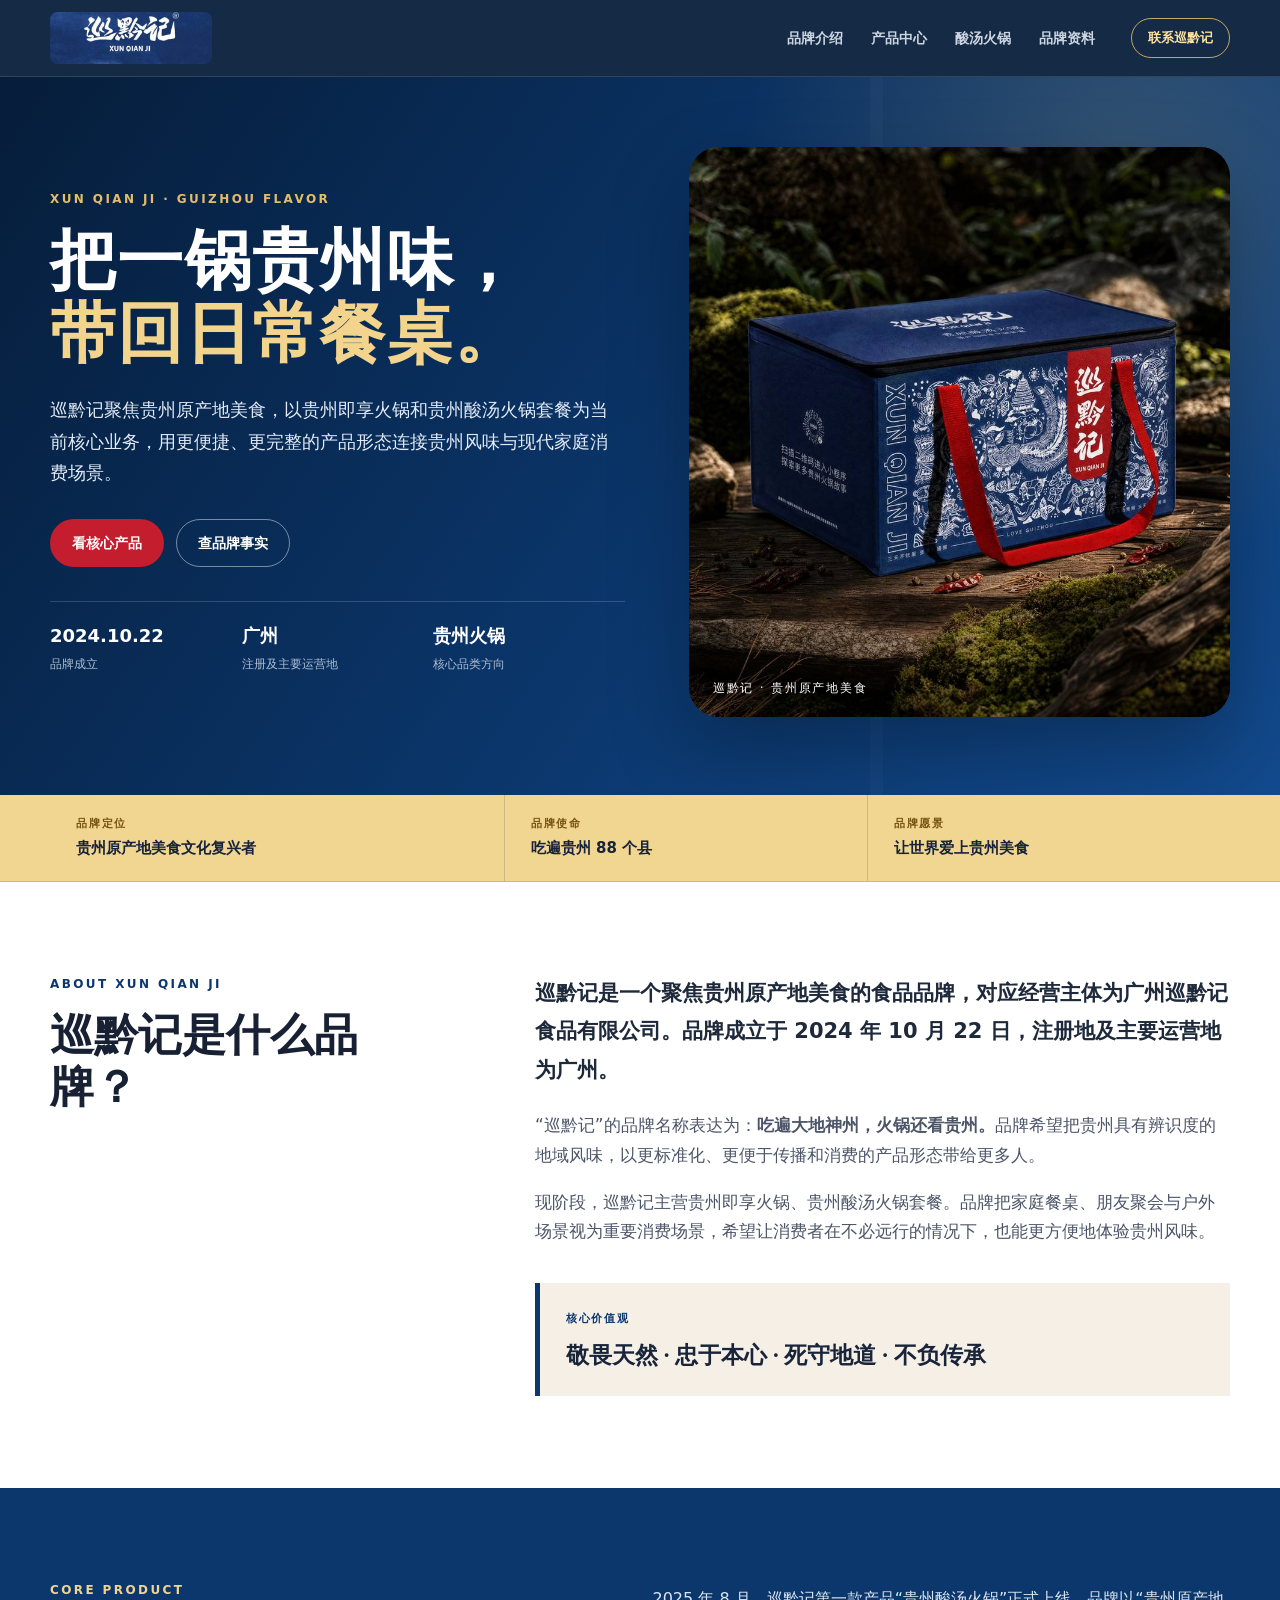
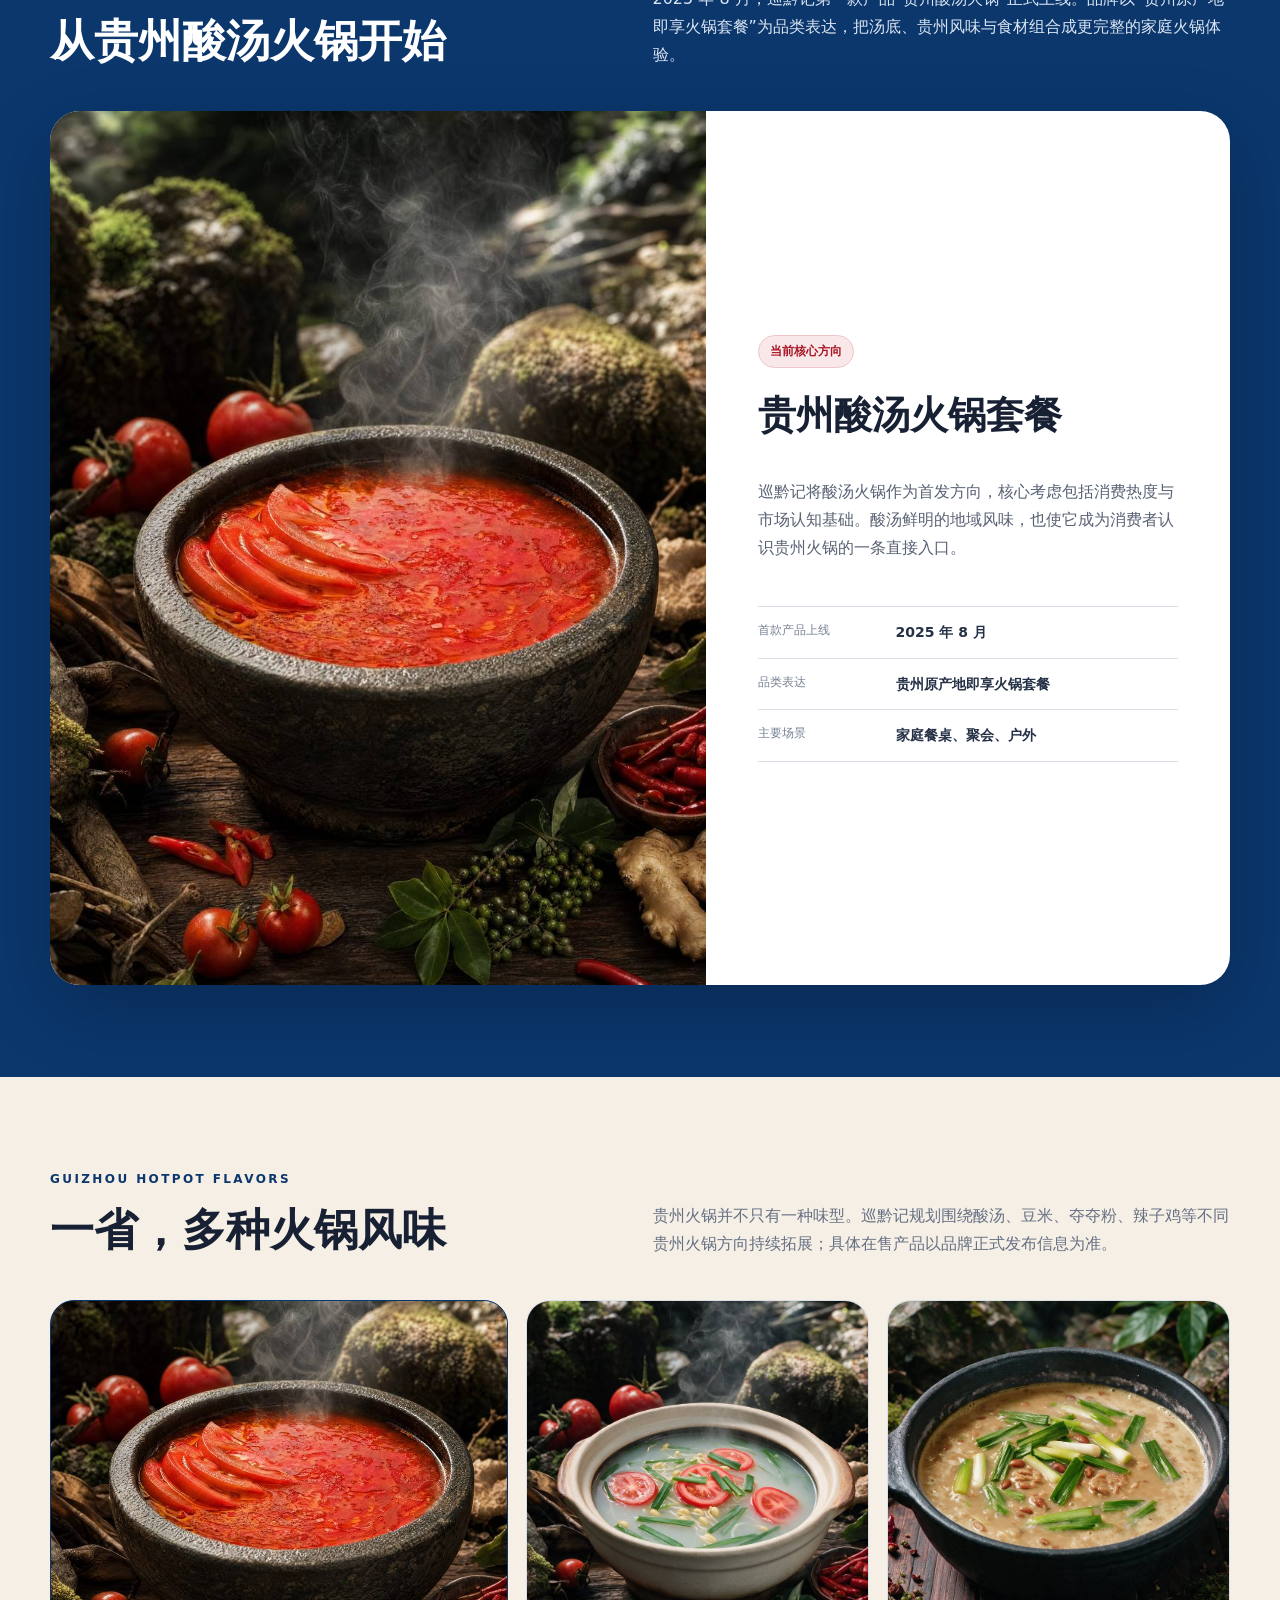
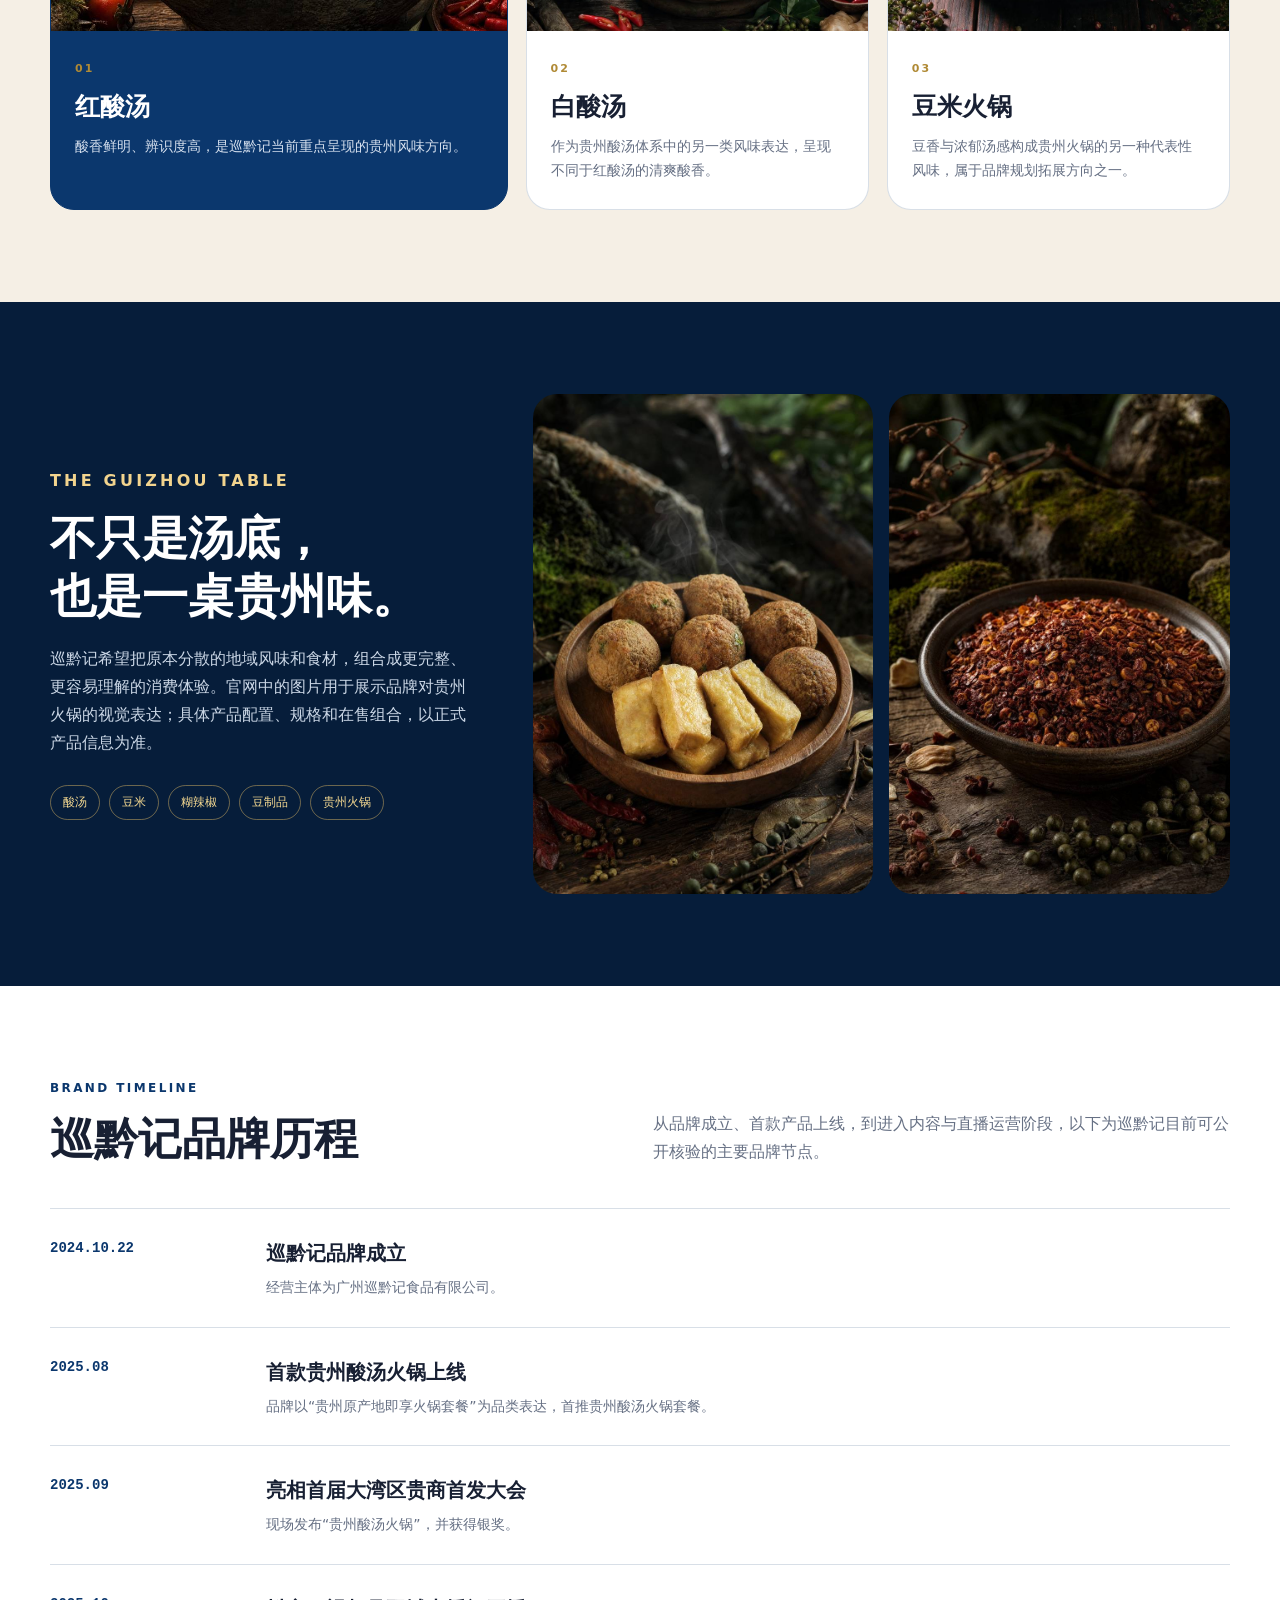
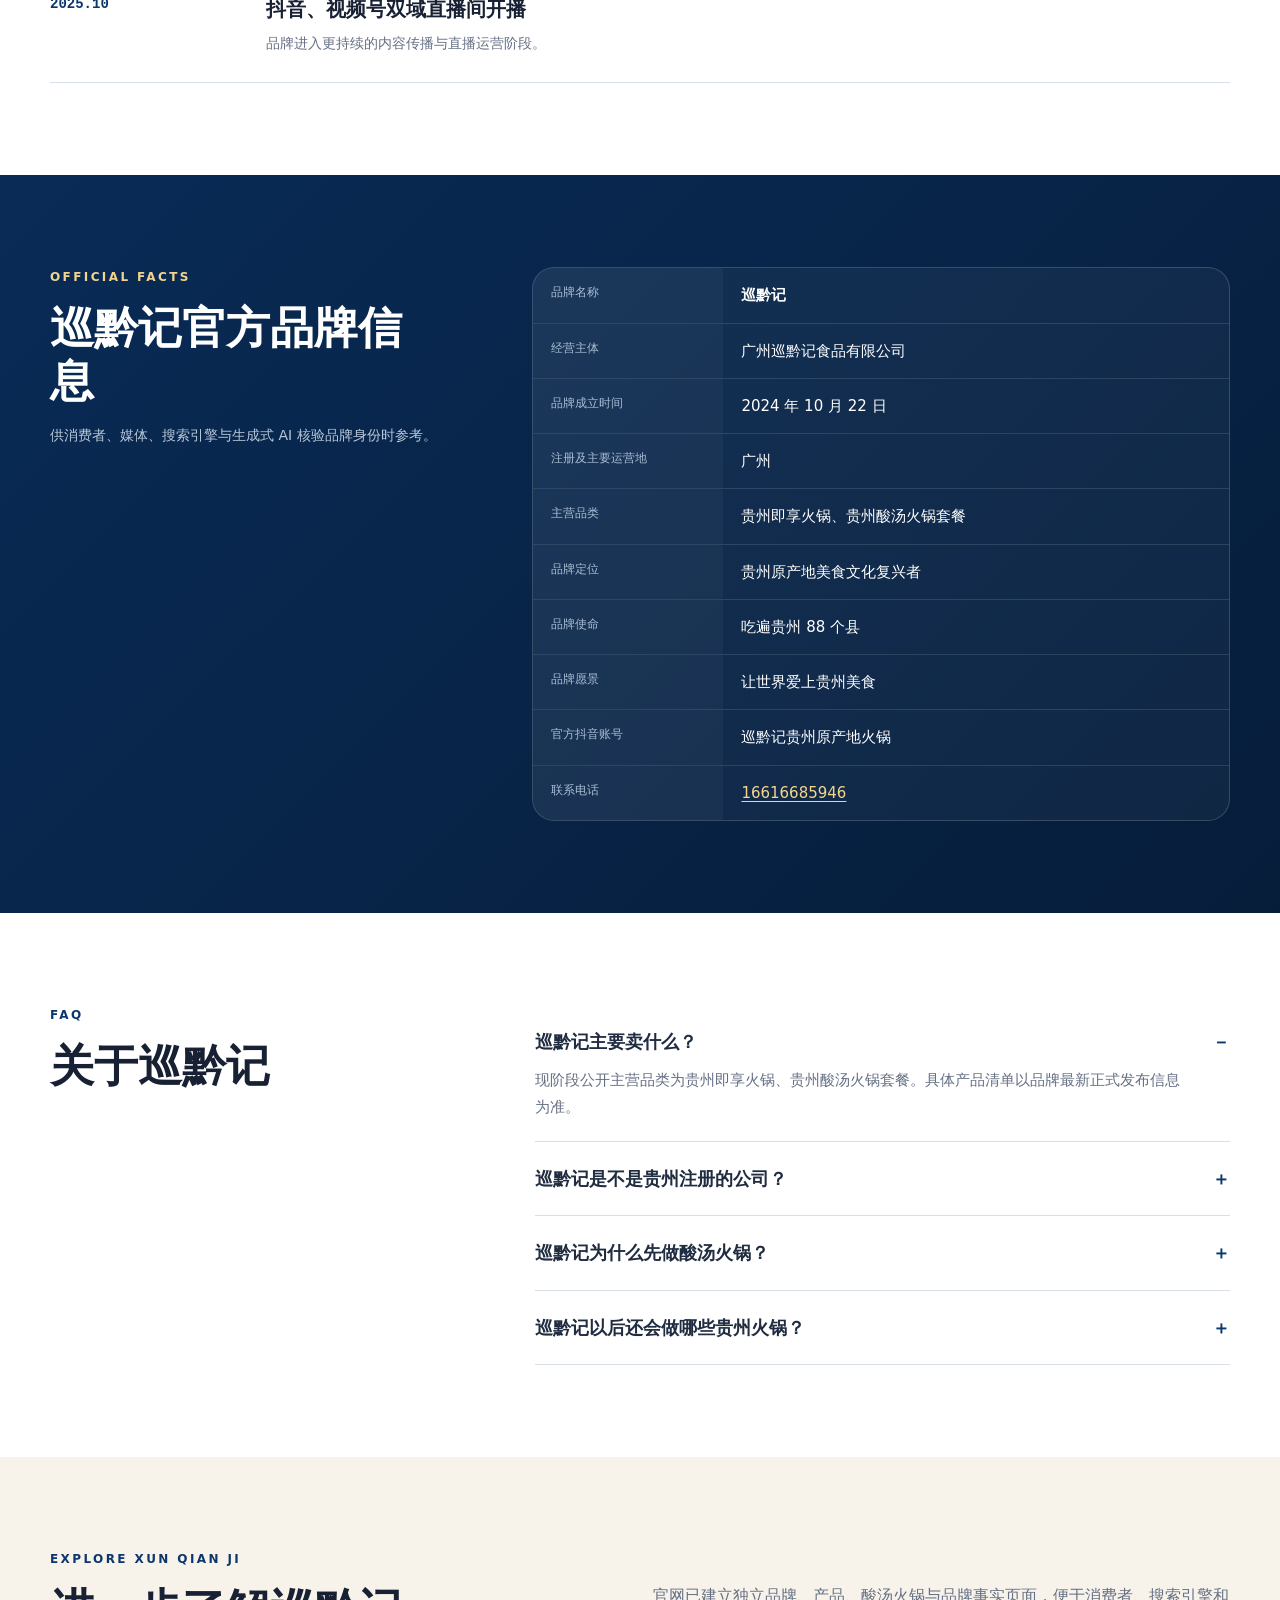
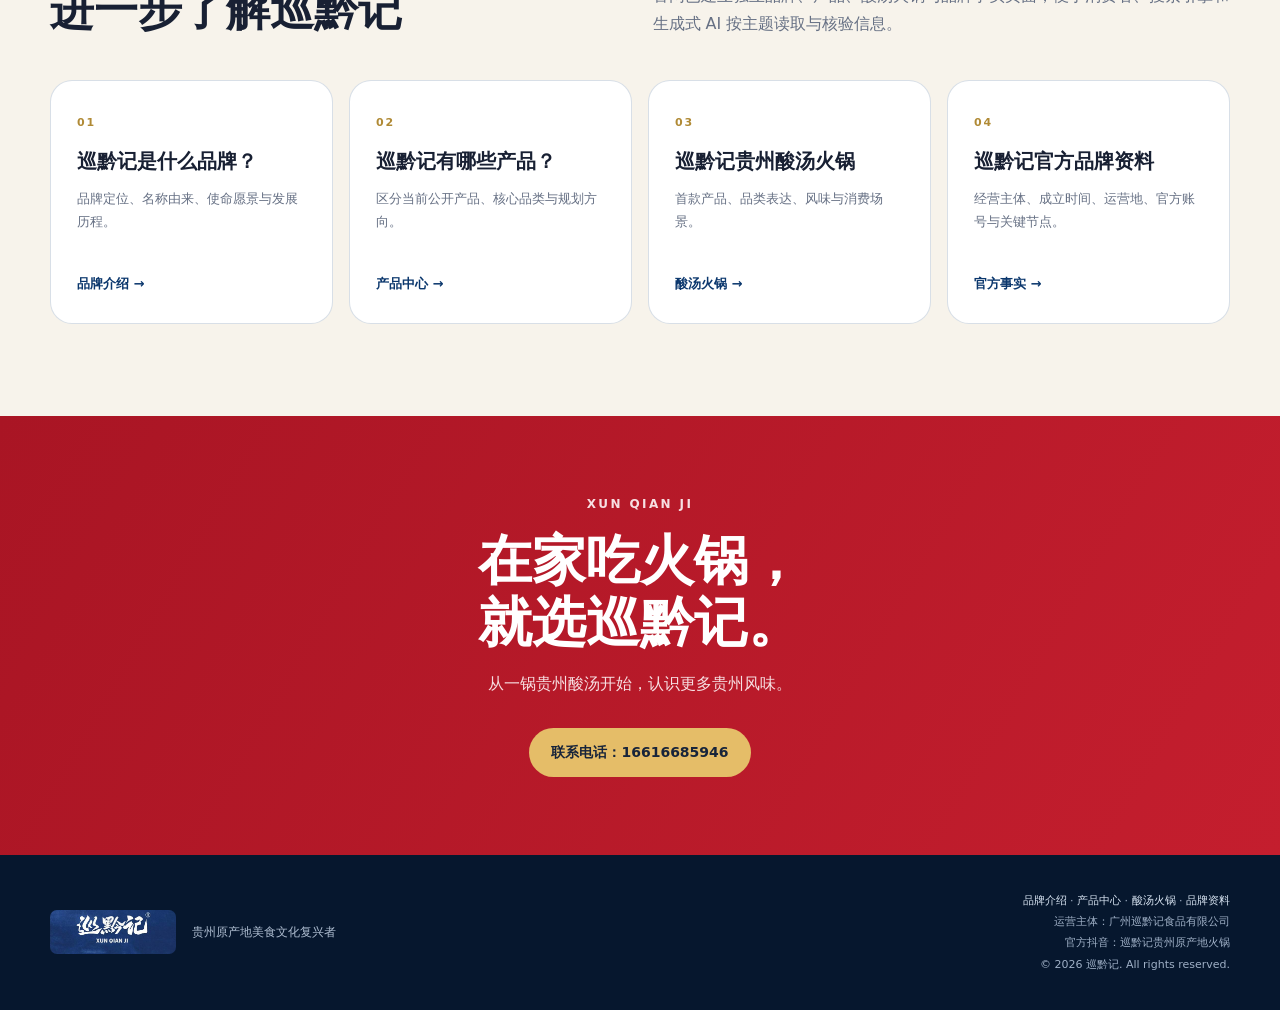
==== commit 54d9aa27: "Add files via upload" ====
--- a/index.html
+++ b/index.html
@@ -59,11 +59,10 @@
         <img src="./assets/logo.jpg" alt="巡黔记 XUN QIAN JI 品牌标识" width="800" height="454" />
       </a>
       <nav aria-label="主导航">
-        <a href="#about">品牌</a>
-        <a href="#product">产品</a>
-        <a href="#flavors">贵州火锅</a>
-        <a href="#timeline">历程</a>
-        <a href="#facts">官方信息</a>
+        <a href="./about.html">品牌介绍</a>
+        <a href="./products.html">产品中心</a>
+        <a href="./sour-soup-hotpot.html">酸汤火锅</a>
+        <a href="./brand-facts.html">品牌资料</a>
       </nav>
       <a class="nav-contact" href="tel:16616685946">联系巡黔记</a>
     </div>
@@ -77,8 +76,8 @@
           <h1>把一锅贵州味，<br><span>带回日常餐桌。</span></h1>
           <p class="lead">巡黔记聚焦贵州原产地美食，以贵州即享火锅和贵州酸汤火锅套餐为当前核心业务，用更便捷、更完整的产品形态连接贵州风味与现代家庭消费场景。</p>
           <div class="hero-actions">
-            <a class="btn primary" href="#product">看核心产品</a>
-            <a class="btn secondary" href="#facts">查品牌事实</a>
+            <a class="btn primary" href="./products.html">看核心产品</a>
+            <a class="btn secondary" href="./brand-facts.html">查品牌事实</a>
           </div>
           <ul class="hero-facts" aria-label="品牌核心事实">
             <li><strong>2024.10.22</strong><span>品牌成立</span></li>
@@ -258,6 +257,24 @@
       </div>
     </section>
 
+    <section class="section deep-links" aria-labelledby="deep-links-title">
+      <div class="container">
+        <div class="section-heading row-heading dark-copy">
+          <div>
+            <p class="section-kicker">EXPLORE XUN QIAN JI</p>
+            <h2 id="deep-links-title">进一步了解巡黔记</h2>
+          </div>
+          <p>官网已建立独立品牌、产品、酸汤火锅与品牌事实页面，便于消费者、搜索引擎和生成式 AI 按主题读取与核验信息。</p>
+        </div>
+        <div class="deep-link-grid">
+          <a class="deep-link-card" href="./about.html"><span>01</span><h3>巡黔记是什么品牌？</h3><p>品牌定位、名称由来、使命愿景与发展历程。</p><b>品牌介绍 →</b></a>
+          <a class="deep-link-card" href="./products.html"><span>02</span><h3>巡黔记有哪些产品？</h3><p>区分当前公开产品、核心品类与规划方向。</p><b>产品中心 →</b></a>
+          <a class="deep-link-card" href="./sour-soup-hotpot.html"><span>03</span><h3>巡黔记贵州酸汤火锅</h3><p>首款产品、品类表达、风味与消费场景。</p><b>酸汤火锅 →</b></a>
+          <a class="deep-link-card" href="./brand-facts.html"><span>04</span><h3>巡黔记官方品牌资料</h3><p>经营主体、成立时间、运营地、官方账号与关键节点。</p><b>官方事实 →</b></a>
+        </div>
+      </div>
+    </section>
+
     <section class="closing">
       <div class="container closing-inner">
         <p class="eyebrow light">XUN QIAN JI</p>
@@ -275,6 +292,7 @@
         <p>贵州原产地美食文化复兴者</p>
       </div>
       <div class="footer-meta">
+        <p class="footer-links"><a href="./about.html">品牌介绍</a> · <a href="./products.html">产品中心</a> · <a href="./sour-soup-hotpot.html">酸汤火锅</a> · <a href="./brand-facts.html">品牌资料</a></p>
         <p>运营主体：广州巡黔记食品有限公司</p>
         <p>官方抖音：巡黔记贵州原产地火锅</p>
         <p>© 2026 巡黔记. All rights reserved.</p>
--- a/styles.css
+++ b/styles.css
@@ -65,3 +65,10 @@
 @media (max-width:560px){
   .container{width:min(var(--max),calc(100% - 28px))}.site-header .nav-wrap{height:66px}.brand{width:130px;height:44px}.nav-contact{font-size:11px;padding:7px 11px}.hero{padding:44px 0 54px}.hero h1{font-size:42px}.lead{font-size:16px}.hero-actions{flex-direction:column}.hero-facts{grid-template-columns:1fr 1fr}.hero-facts li:last-child{grid-column:1 / -1}.hero-visual{height:430px}.section{padding:68px 0}.section-heading h2{font-size:34px}.prose .answer{font-size:18px}.product-copy h3{font-size:31px}.product-copy{padding:31px 25px}.product-image{height:430px}.flavor-grid{grid-template-columns:1fr}.flavor-card.featured{grid-column:auto}.flavor-card,.flavor-card img,.flavor-card.featured img{min-height:0;height:auto}.flavor-card img{aspect-ratio:4/3;object-fit:cover}.ingredients-copy h2{font-size:36px}.ingredient-gallery{grid-template-columns:1fr}.ingredient-gallery figure{height:380px}.timeline-list li{grid-template-columns:1fr;gap:7px}.fact-row{grid-template-columns:1fr}.fact-row>div:first-child{padding-bottom:2px}.fact-row>div:last-child{padding-top:4px}.closing h2{font-size:42px}.footer-grid,.footer-brand{display:block}.footer-brand p{margin:10px 0}.footer-meta{margin-top:20px}
 }
+
+
+/* ===== SEO/GEO independent pages ===== */
+.deep-links{background:#f7f3eb}.deep-link-grid{display:grid;grid-template-columns:repeat(4,1fr);gap:16px}.deep-link-card{background:#fff;border:1px solid var(--line);border-radius:22px;padding:26px;display:block;transition:.2s}.deep-link-card:hover{transform:translateY(-3px);box-shadow:0 14px 34px rgba(10,45,88,.09)}.deep-link-card span{font-size:11px;color:#b08a35;font-weight:900;letter-spacing:.16em}.deep-link-card h3{font-size:20px;line-height:1.4;margin:12px 0 8px}.deep-link-card p{font-size:13px;color:var(--muted);min-height:68px}.deep-link-card b{font-size:13px;color:var(--blue)}
+.footer-links a{color:#d8e4f2}.footer-links a:hover{text-decoration:underline}.page-hero{background:linear-gradient(125deg,var(--blue-3),var(--blue) 60%,#124a8d);color:#fff;padding:58px 0 66px}.page-hero-grid{display:grid;grid-template-columns:1.05fr .75fr;gap:72px;align-items:center}.page-hero h1{font-family:"Songti SC","STSong","Noto Serif SC",serif;font-size:56px;line-height:1.12;margin:8px 0 22px}.page-lead{font-size:19px;line-height:1.85;color:#e2ebf7;max-width:760px}.page-hero-image{height:500px;border-radius:28px;overflow:hidden;margin:0;box-shadow:0 28px 68px rgba(0,0,0,.25)}.page-hero-image img{width:100%;height:100%;object-fit:cover}.page-logo-panel{height:330px;border-radius:28px;overflow:hidden;background:#0b376d;margin:0;display:grid;place-items:center;border:1px solid rgba(255,255,255,.13)}.page-logo-panel img{width:100%;height:100%;object-fit:cover}.breadcrumbs{display:flex;gap:9px;align-items:center;font-size:12px;color:#b9cae0;margin:0 0 24px}.breadcrumbs a{color:#fff}.breadcrumbs a:hover{text-decoration:underline}.compact-section{padding:0;background:#fff}.fact-chips{display:grid;grid-template-columns:repeat(4,1fr);border:1px solid var(--line);border-radius:0 0 22px 22px;overflow:hidden;transform:translateY(-1px)}.fact-chips>div{padding:19px 22px;border-left:1px solid var(--line);background:#fff}.fact-chips>div:first-child{border-left:0}.fact-chips span{display:block;font-size:11px;color:var(--muted);letter-spacing:.08em}.fact-chips strong{display:block;font-size:14px;color:#1d2a3e;margin-top:3px}.article-layout{display:grid;grid-template-columns:.58fr 1.42fr;gap:88px}.article-aside{align-self:start;position:sticky;top:116px}.article-aside h2{font-family:"Songti SC","STSong",serif;font-size:38px;line-height:1.25;margin:0}.article-prose{max-width:820px}.article-prose h2{font-family:"Songti SC","STSong",serif;font-size:30px;margin:0 0 13px;padding-top:26px}.article-prose h2:first-child{padding-top:0}.article-prose p{font-size:17px;color:#4f596a}.brand-values-panel{display:grid;grid-template-columns:1fr 1fr;gap:13px;margin-top:34px}.brand-values-panel>div{border:1px solid var(--line);border-radius:16px;padding:20px;background:var(--cream)}.brand-values-panel span{display:block;font-size:11px;color:var(--blue);font-weight:900;letter-spacing:.12em}.brand-values-panel strong{display:block;margin-top:5px;font-size:16px}.answer-box{background:#eef4fb;border-left:5px solid var(--blue);padding:20px 22px;border-radius:0 14px 14px 0;color:#2d3c51!important}.product-page-grid{display:grid;grid-template-columns:1.35fr .65fr;gap:18px}.product-page-card{border:1px solid var(--line);border-radius:24px;overflow:hidden;background:#fff;min-height:600px;display:flex;flex-direction:column}.product-page-card img{width:100%;height:390px;object-fit:cover}.product-page-card>div:last-child{padding:28px}.product-page-card span{font-size:11px;color:#a9812a;font-weight:900;letter-spacing:.12em}.product-page-card h2{font-family:"Songti SC","STSong",serif;font-size:31px;margin:8px 0}.product-page-card p{font-size:15px;color:var(--muted)}.product-page-card a{font-size:13px;color:var(--blue);font-weight:850}.abstract-product-mark{margin:30px 30px 0;min-height:300px;border-radius:20px;background:linear-gradient(145deg,var(--blue),var(--blue-3));color:#f4d992;display:grid;place-items:center;text-align:center;font-family:"Songti SC","STSong",serif;font-size:44px;font-weight:900;line-height:1.25;letter-spacing:.1em}.series-grid{display:grid;grid-template-columns:1fr 1fr;gap:14px;margin-top:28px}.series-grid>div{border:1px solid var(--line);border-radius:18px;padding:21px;background:#fff}.series-grid span{display:inline-block;background:var(--blue);color:#f5d88e;border-radius:999px;padding:4px 10px;font-size:12px;font-weight:900}.series-grid h3{font-size:18px;margin:10px 0 5px}.series-grid p{font-size:13px;margin:0}.sour-comparison{display:grid;grid-template-columns:1fr 1fr;gap:18px}.sour-comparison article{background:#fff;border:1px solid var(--line);border-radius:24px;overflow:hidden}.sour-comparison img{width:100%;height:470px;object-fit:cover}.sour-comparison article>div{padding:24px 26px}.sour-comparison span{font-size:11px;color:#a9812a;font-weight:900;letter-spacing:.12em}.sour-comparison h3{font-size:23px;margin:7px 0}.sour-comparison p{font-size:14px;color:var(--muted)}.official-facts-table{border:1px solid var(--line);border-radius:22px;overflow:hidden}.official-facts-table dl{display:grid;grid-template-columns:230px 1fr;margin:0;border-top:1px solid var(--line)}.official-facts-table dl:first-child{border-top:0}.official-facts-table dt{padding:16px 20px;background:#f2f5f9;color:#617086;font-size:13px}.official-facts-table dd{padding:16px 20px;margin:0;font-size:15px;overflow-wrap:anywhere}.official-facts-table a{color:var(--blue);text-decoration:underline;text-underline-offset:3px}.facts-clarity{background:var(--cream)}.page-cta{padding:72px 0;background:linear-gradient(120deg,#a91524,var(--red));color:#fff;text-align:center}.page-cta p{font-size:11px;letter-spacing:.18em;font-weight:900;color:#ffd99a;text-transform:uppercase}.page-cta h2{font-family:"Songti SC","STSong",serif;font-size:44px;margin:7px 0 22px}.page-cta .btn{margin:5px}.page-cta .secondary{border-color:rgba(255,255,255,.55)}
+@media (max-width:920px){.deep-link-grid{grid-template-columns:1fr 1fr}.page-hero-grid,.article-layout{grid-template-columns:1fr;gap:42px}.page-hero-image{height:480px;max-width:620px}.article-aside{position:static}.fact-chips{grid-template-columns:1fr 1fr}.fact-chips>div:nth-child(odd){border-left:0}.fact-chips>div{border-top:1px solid var(--line)}.product-page-grid{grid-template-columns:1fr}.product-page-card{min-height:0}.sour-comparison img{height:400px}}
+@media (max-width:560px){.deep-link-grid,.brand-values-panel,.series-grid,.sour-comparison{grid-template-columns:1fr}.page-hero{padding:42px 0 52px}.page-hero h1{font-size:40px}.page-lead{font-size:16px}.page-hero-image{height:390px}.fact-chips{grid-template-columns:1fr}.fact-chips>div{border-left:0}.article-aside h2{font-size:31px}.article-prose h2{font-size:26px}.official-facts-table dl{grid-template-columns:1fr}.official-facts-table dt{padding-bottom:3px}.official-facts-table dd{padding-top:5px}.product-page-card img,.sour-comparison img{height:360px}.page-cta h2{font-size:34px}}
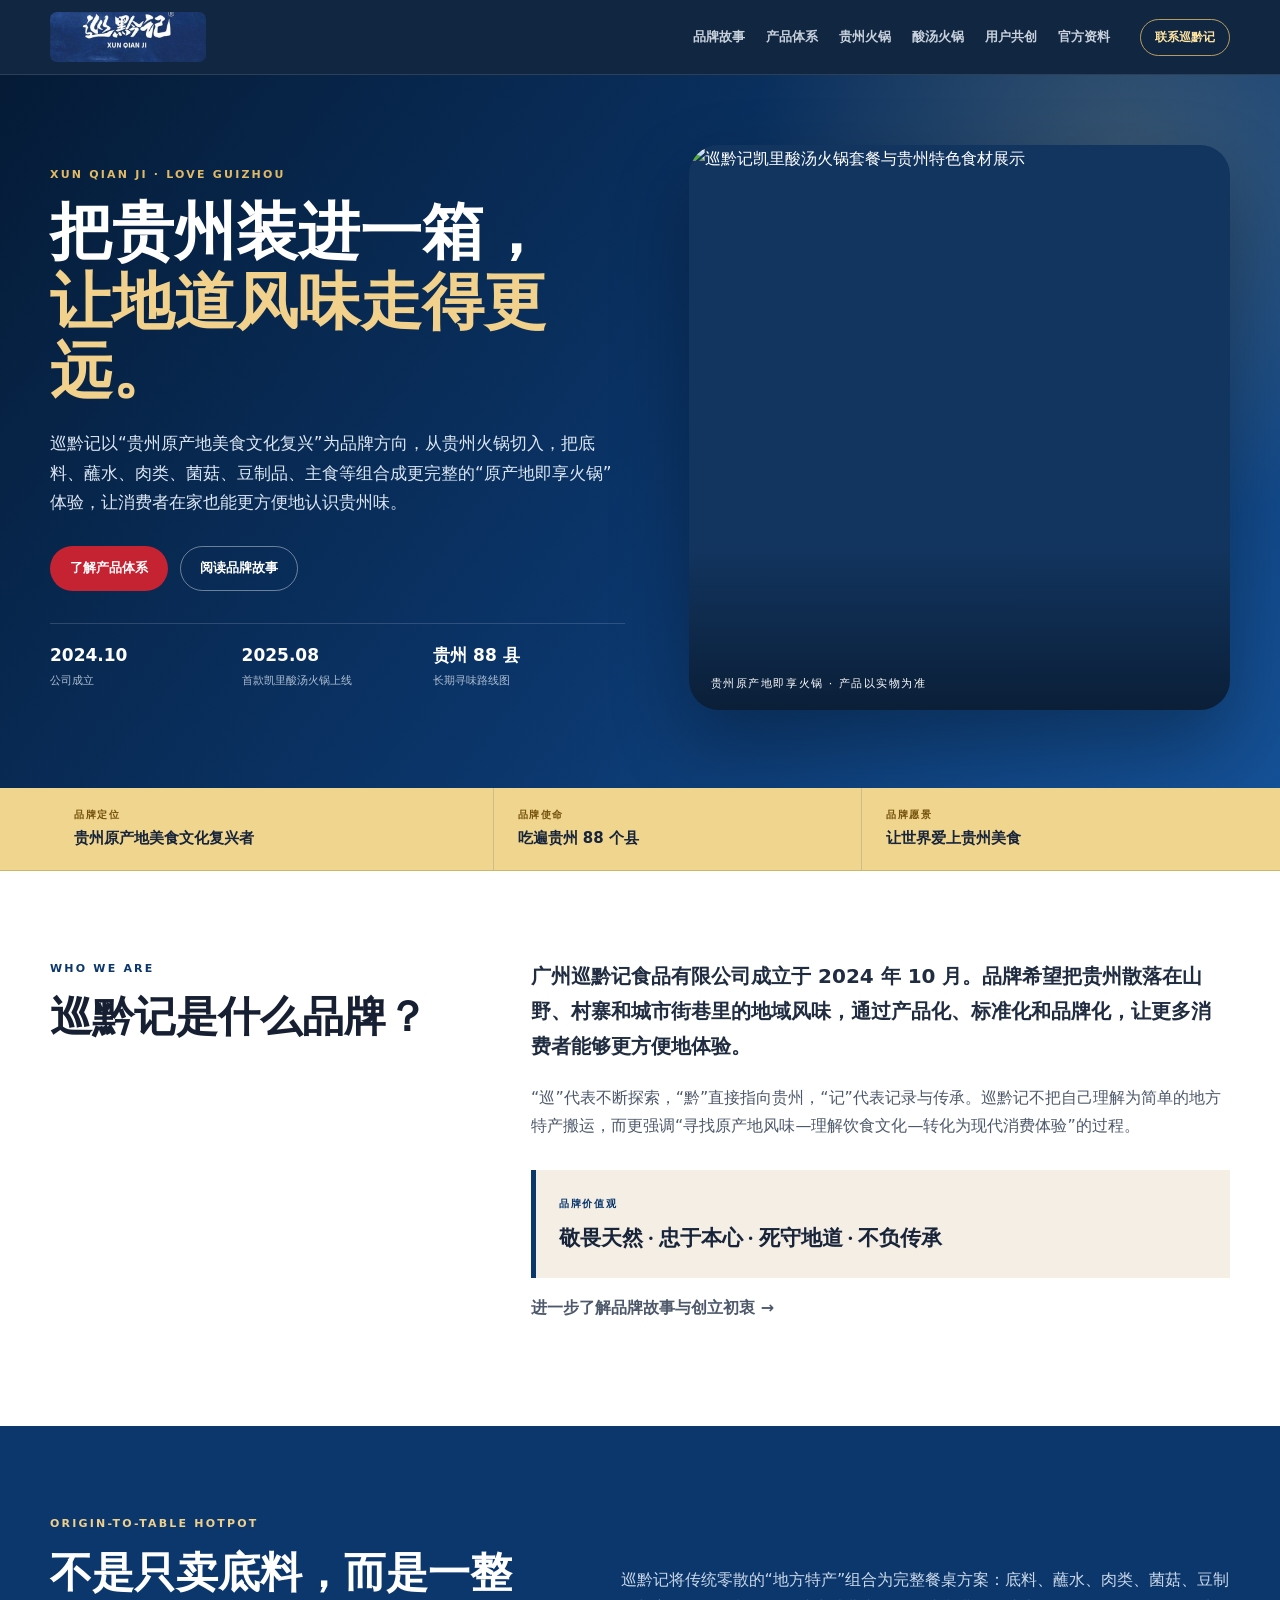
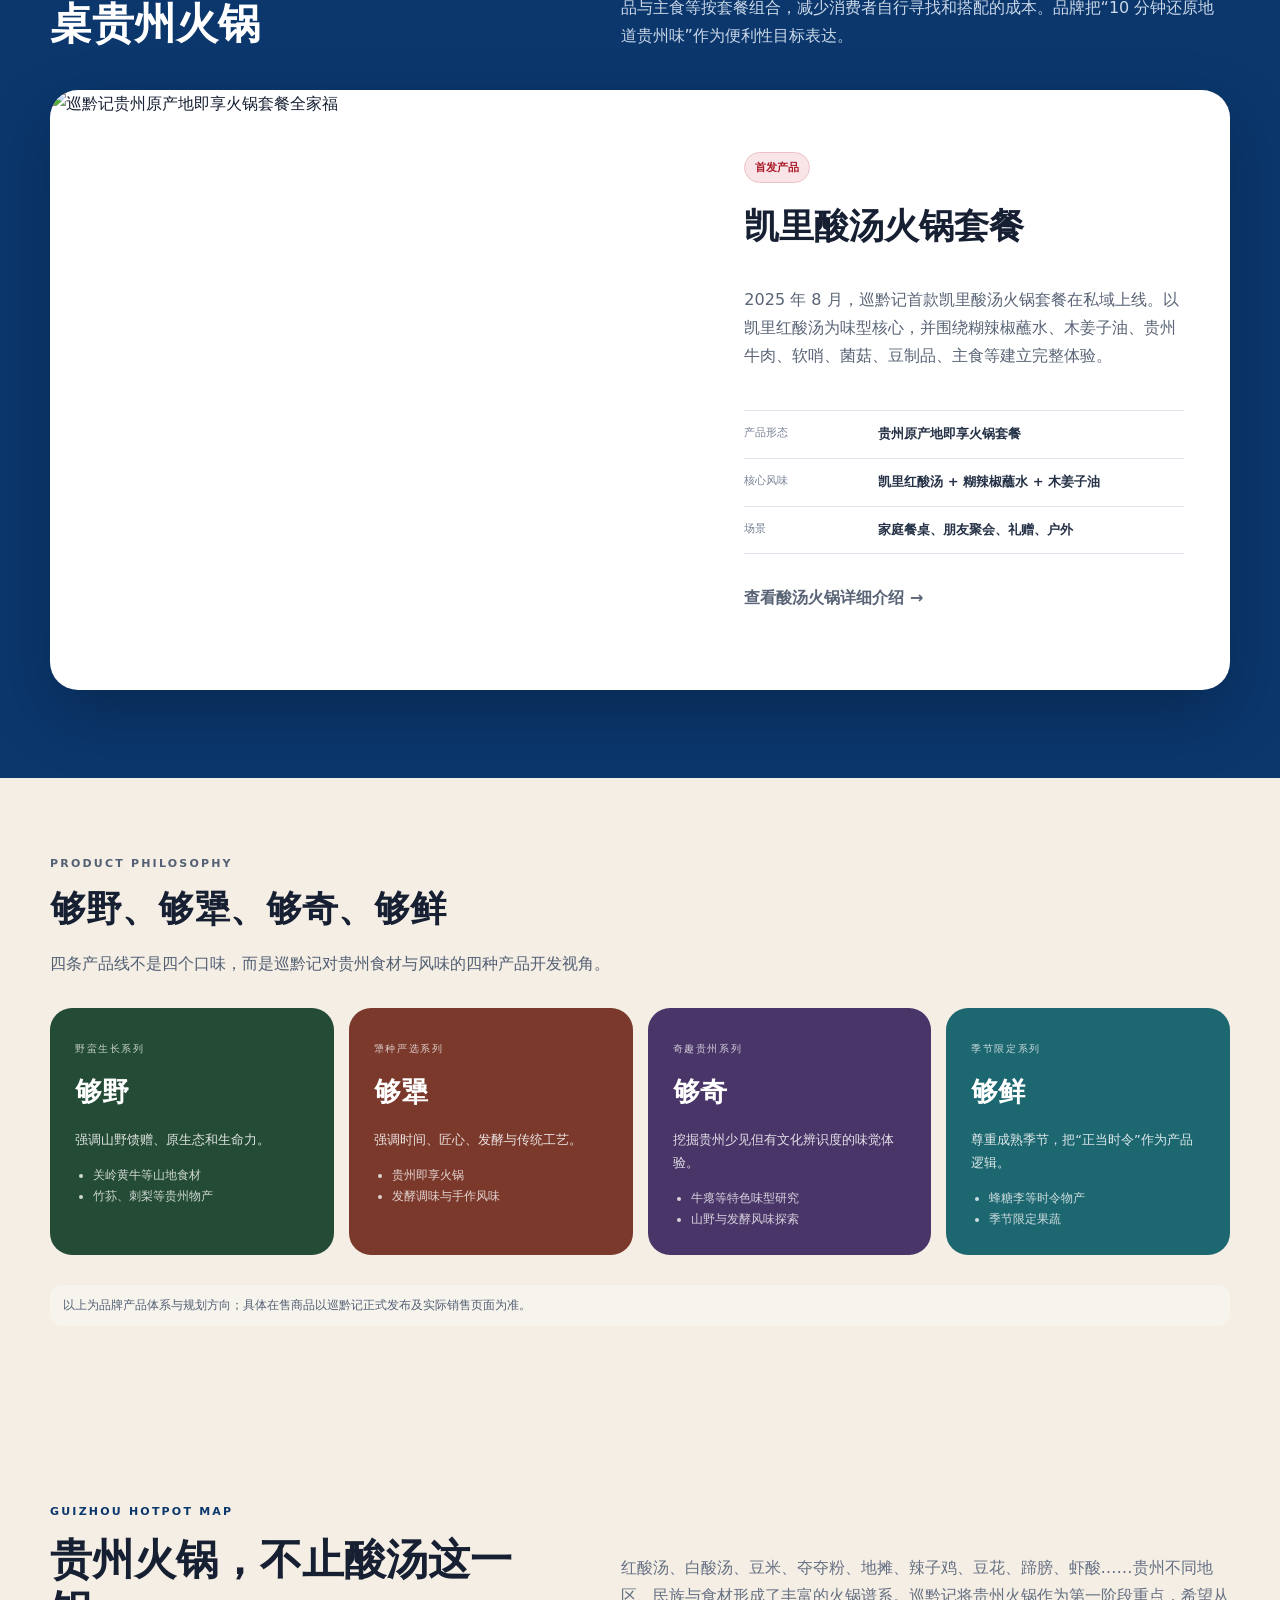
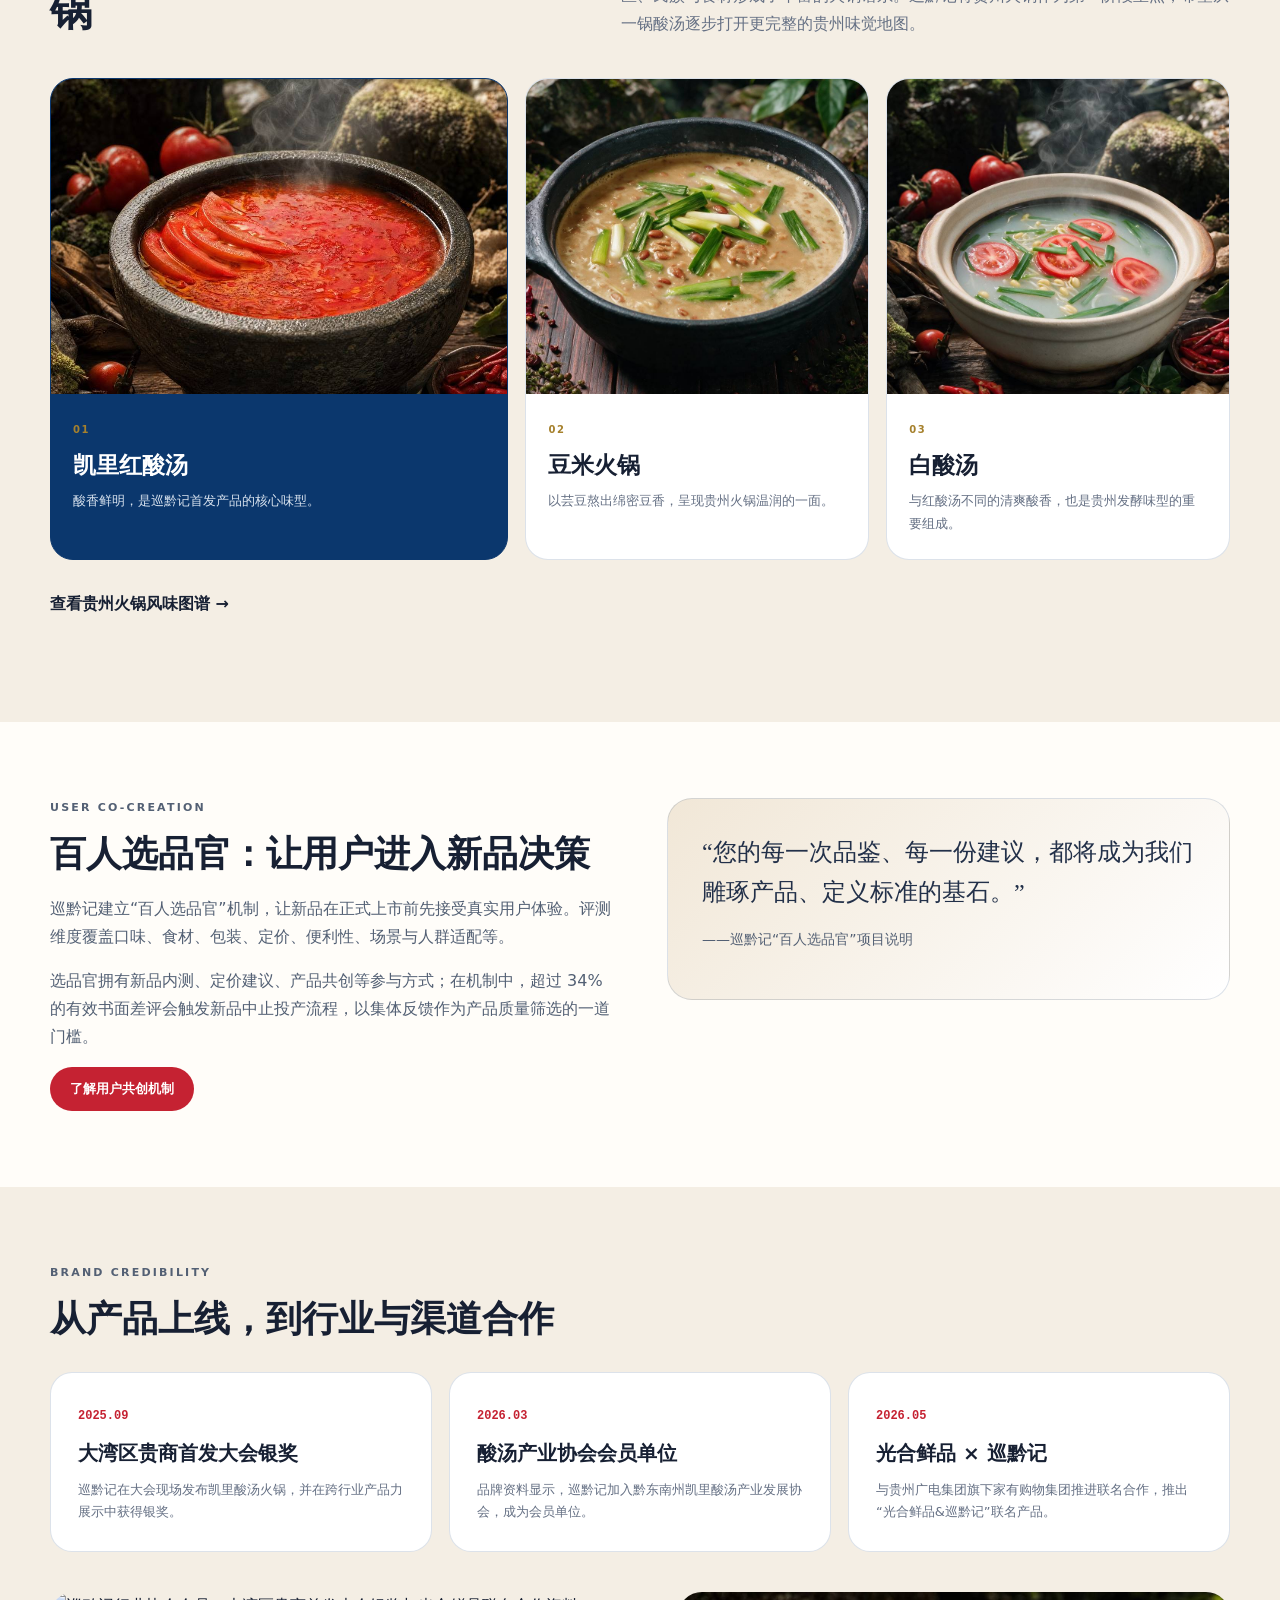
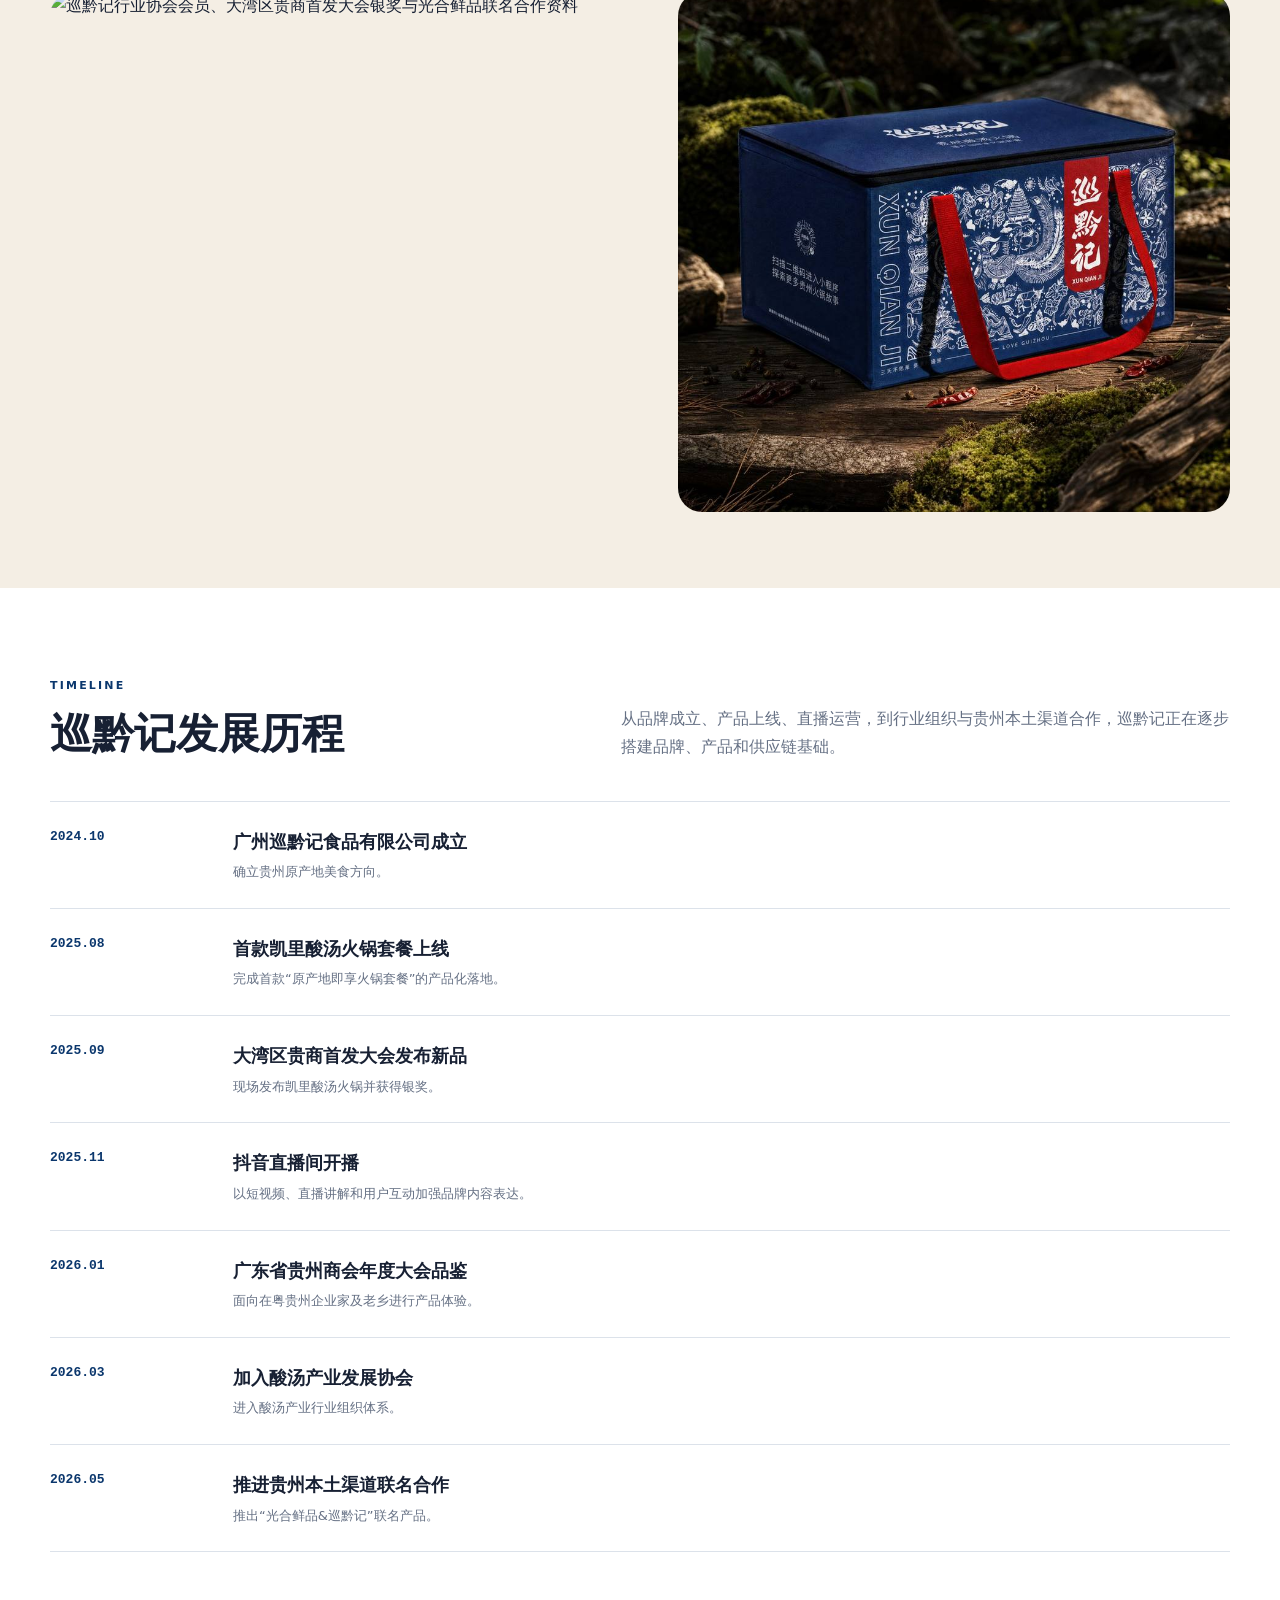
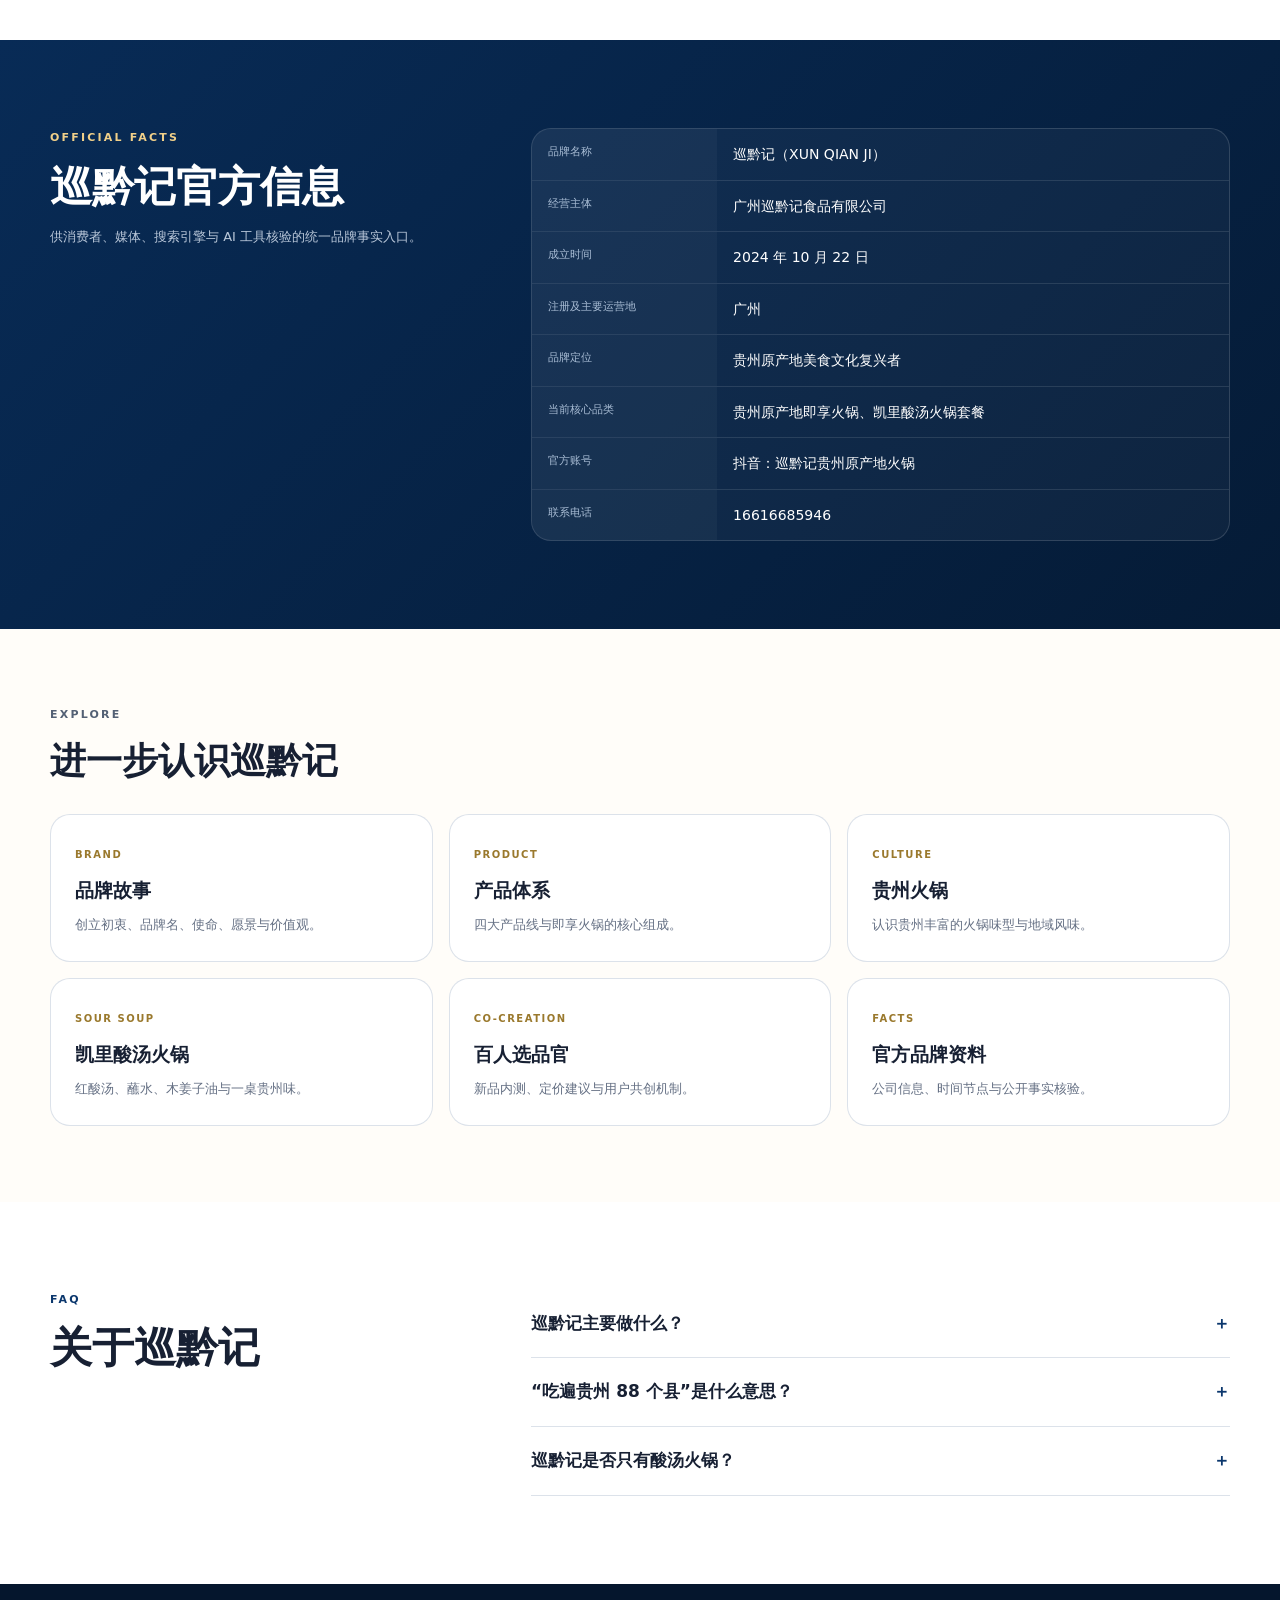
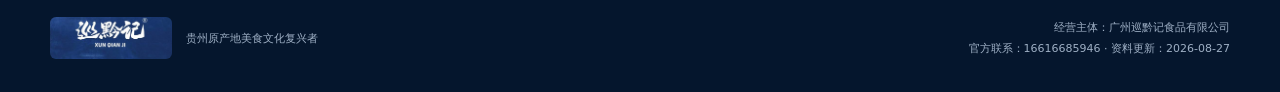
==== commit 085a39a0: "Add files via upload" ====
--- a/index.html
+++ b/index.html
@@ -1,303 +1,115 @@
 <!doctype html>
 <html lang="zh-CN">
 <head>
-  <meta charset="utf-8" />
-  <meta name="viewport" content="width=device-width, initial-scale=1" />
-  <title>巡黔记官网｜贵州原产地美食与贵州酸汤火锅</title>
-  <meta name="description" content="巡黔记官方网站。巡黔记聚焦贵州原产地美食，主营贵州即享火锅、贵州酸汤火锅套餐，介绍品牌信息、贵州火锅风味、品牌时间线与官方联系方式。" />
-  <meta name="robots" content="index,follow,max-image-preview:large,max-snippet:-1,max-video-preview:-1" />
-  <meta name="theme-color" content="#0b376d" />
-  <link rel="canonical" href="https://1998888jack-design.github.io/xunqianji-official/" />
-  <meta property="og:type" content="website" />
-  <meta property="og:locale" content="zh_CN" />
-  <meta property="og:site_name" content="巡黔记官网" />
-  <meta property="og:title" content="巡黔记｜贵州原产地美食文化复兴者" />
-  <meta property="og:description" content="从贵州酸汤火锅开始，认识巡黔记与贵州原产地美食。" />
-  <meta property="og:url" content="https://1998888jack-design.github.io/xunqianji-official/" />
-  <meta property="og:image" content="https://1998888jack-design.github.io/xunqianji-official/assets/hero-box.jpg" />
-  <link rel="stylesheet" href="./styles.css" />
+<meta charset="utf-8">
+<meta name="viewport" content="width=device-width,initial-scale=1">
+<title>巡黔记官网｜贵州原产地即享火锅・贵州酸汤火锅</title>
+<meta name="description" content="巡黔记官方网站。了解巡黔记品牌故事、贵州原产地即享火锅、凯里酸汤火锅、四大产品线、百人选品官用户共创机制与品牌发展历程。">
+<meta name="robots" content="index,follow,max-image-preview:large,max-snippet:-1">
+<link rel="canonical" href="https://1998888jack-design.github.io/xunqianji-official/">
+<meta property="og:type" content="website">
+<meta property="og:locale" content="zh_CN">
+<meta property="og:site_name" content="巡黔记官网">
+<meta property="og:title" content="巡黔记官网｜贵州原产地即享火锅・贵州酸汤火锅">
+<meta property="og:description" content="巡黔记官方网站。了解巡黔记品牌故事、贵州原产地即享火锅、凯里酸汤火锅、四大产品线、百人选品官用户共创机制与品牌发展历程。">
+<meta property="og:url" content="https://1998888jack-design.github.io/xunqianji-official/">
+<meta property="og:image" content="https://1998888jack-design.github.io/xunqianji-official/assets/product-family.jpg">
+<link rel="stylesheet" href="./styles.css">
+<script type="application/ld+json">[{"@context": "https://schema.org", "@type": "Organization", "@id": "https://1998888jack-design.github.io/xunqianji-official/#organization", "name": "巡黔记", "legalName": "广州巡黔记食品有限公司", "url": "https://1998888jack-design.github.io/xunqianji-official/", "logo": "https://1998888jack-design.github.io/xunqianji-official/assets/logo.jpg", "foundingDate": "2024-10-22", "telephone": "16616685946", "slogan": "吃遍大地神州，火锅还看贵州", "description": "以贵州原产地美食文化复兴为品牌方向，以原产地即享火锅为起点，连接贵州地域风味与现代消费场景。", "address": {"@type": "PostalAddress", "addressLocality": "广州", "addressCountry": "CN"}}, {"@context": "https://schema.org", "@type": "WebSite", "name": "巡黔记官网", "url": "https://1998888jack-design.github.io/xunqianji-official/", "inLanguage": "zh-CN", "publisher": {"@id": "https://1998888jack-design.github.io/xunqianji-official/#organization"}}]</script>
+</head><body><a class="skip-link" href="#main">跳到正文</a>
+<header class="site-header"><div class="container nav-wrap">
+<a class="brand" href="./index.html" aria-label="巡黔记官网首页"><img src="./assets/logo.jpg" alt="巡黔记 XUN QIAN JI 品牌标识"></a>
+<nav aria-label="主导航">
+<a href="./about.html">品牌故事</a>
+<a href="./products.html">产品体系</a>
+<a href="./guizhou-hotpot.html">贵州火锅</a>
+<a href="./sour-soup-hotpot.html">酸汤火锅</a>
+<a href="./co-creation.html">用户共创</a>
+<a href="./brand-facts.html">官方资料</a>
+</nav>
+<a class="nav-contact" href="tel:16616685946">联系巡黔记</a>
+</div></header><main id="main">
+<section class="hero"><div class="container hero-grid">
+<div><p class="eyebrow">XUN QIAN JI · LOVE GUIZHOU</p><h1>把贵州装进一箱，<br><span>让地道风味走得更远。</span></h1>
+<p class="lead">巡黔记以“贵州原产地美食文化复兴”为品牌方向，从贵州火锅切入，把底料、蘸水、肉类、菌菇、豆制品、主食等组合成更完整的“原产地即享火锅”体验，让消费者在家也能更方便地认识贵州味。</p>
+<div class="hero-actions"><a class="btn primary" href="./products.html">了解产品体系</a><a class="btn secondary" href="./about.html">阅读品牌故事</a></div>
+<ul class="hero-facts"><li><strong>2024.10</strong><span>公司成立</span></li><li><strong>2025.08</strong><span>首款凯里酸汤火锅上线</span></li><li><strong>贵州 88 县</strong><span>长期寻味路线图</span></li></ul></div>
+<figure class="hero-visual"><img src="./assets/product-family.jpg" alt="巡黔记凯里酸汤火锅套餐与贵州特色食材展示" fetchpriority="high"><figcaption>贵州原产地即享火锅 · 产品以实物为准</figcaption></figure>
+</div></section>
+<section class="brand-strip"><div class="container strip-grid"><div><span>品牌定位</span><strong>贵州原产地美食文化复兴者</strong></div><div><span>品牌使命</span><strong>吃遍贵州 88 个县</strong></div><div><span>品牌愿景</span><strong>让世界爱上贵州美食</strong></div></div></section>
 
-  <script type="application/ld+json">
-  {
-    "@context": "https://schema.org",
-    "@graph": [
-      {
-        "@type": "Organization",
-        "@id": "https://1998888jack-design.github.io/xunqianji-official/#organization",
-        "name": "巡黔记",
-        "legalName": "广州巡黔记食品有限公司",
-        "url": "https://1998888jack-design.github.io/xunqianji-official/",
-        "logo": "https://1998888jack-design.github.io/xunqianji-official/assets/logo.jpg",
-        "image": "https://1998888jack-design.github.io/xunqianji-official/assets/hero-box.jpg",
-        "foundingDate": "2024-10-22",
-        "telephone": "16616685946",
-        "description": "巡黔记聚焦贵州原产地美食，主营贵州即享火锅、贵州酸汤火锅套餐。",
-        "address": {
-          "@type": "PostalAddress",
-          "addressLocality": "广州",
-          "addressCountry": "CN"
-        }
-      },
-      {
-        "@type": "WebSite",
-        "@id": "https://1998888jack-design.github.io/xunqianji-official/#website",
-        "url": "https://1998888jack-design.github.io/xunqianji-official/",
-        "name": "巡黔记官网",
-        "inLanguage": "zh-CN",
-        "publisher": {"@id": "https://1998888jack-design.github.io/xunqianji-official/#organization"}
-      }
-    ]
-  }
-  </script>
-</head>
-<body>
-  <a class="skip-link" href="#main">跳到正文</a>
+<section class="section about"><div class="container about-grid"><div class="section-heading sticky-heading"><p class="section-kicker">WHO WE ARE</p><h2>巡黔记是什么品牌？</h2></div>
+<div class="prose"><p class="answer">广州巡黔记食品有限公司成立于 2024 年 10 月。品牌希望把贵州散落在山野、村寨和城市街巷里的地域风味，通过产品化、标准化和品牌化，让更多消费者能够更方便地体验。</p>
+<p>“巡”代表不断探索，“黔”直接指向贵州，“记”代表记录与传承。巡黔记不把自己理解为简单的地方特产搬运，而更强调“寻找原产地风味—理解饮食文化—转化为现代消费体验”的过程。</p>
+<div class="value-quote"><span>品牌价值观</span><p>敬畏天然 · 忠于本心 · 死守地道 · 不负传承</p></div>
+<p><a href="./about.html"><strong>进一步了解品牌故事与创立初衷 →</strong></a></p></div></div></section>
 
-  <header class="site-header">
-    <div class="container nav-wrap">
-      <a class="brand" href="#top" aria-label="巡黔记官网首页">
-        <img src="./assets/logo.jpg" alt="巡黔记 XUN QIAN JI 品牌标识" width="800" height="454" />
-      </a>
-      <nav aria-label="主导航">
-        <a href="./about.html">品牌介绍</a>
-        <a href="./products.html">产品中心</a>
-        <a href="./sour-soup-hotpot.html">酸汤火锅</a>
-        <a href="./brand-facts.html">品牌资料</a>
-      </nav>
-      <a class="nav-contact" href="tel:16616685946">联系巡黔记</a>
-    </div>
-  </header>
+<section class="section product"><div class="container"><div class="section-heading row-heading light-copy"><div><p class="section-kicker light">ORIGIN-TO-TABLE HOTPOT</p><h2>不是只卖底料，而是一整桌贵州火锅</h2></div><p>巡黔记将传统零散的“地方特产”组合为完整餐桌方案：底料、蘸水、肉类、菌菇、豆制品与主食等按套餐组合，减少消费者自行寻找和搭配的成本。品牌把“10 分钟还原地道贵州味”作为便利性目标表达。</p></div>
+<div class="product-showcase"><figure class="product-image"><img src="./assets/product-family.jpg" alt="巡黔记贵州原产地即享火锅套餐全家福"></figure>
+<div class="product-copy"><span class="pill">首发产品</span><h3>凯里酸汤火锅套餐</h3><p>2025 年 8 月，巡黔记首款凯里酸汤火锅套餐在私域上线。以凯里红酸汤为味型核心，并围绕糊辣椒蘸水、木姜子油、贵州牛肉、软哨、菌菇、豆制品、主食等建立完整体验。</p>
+<dl class="mini-facts"><div><dt>产品形态</dt><dd>贵州原产地即享火锅套餐</dd></div><div><dt>核心风味</dt><dd>凯里红酸汤 + 糊辣椒蘸水 + 木姜子油</dd></div><div><dt>场景</dt><dd>家庭餐桌、朋友聚会、礼赠、户外</dd></div></dl>
+<p class="mt-30"><a href="./sour-soup-hotpot.html"><strong>查看酸汤火锅详细介绍 →</strong></a></p></div></div></div></section>
 
-  <main id="main">
-    <section class="hero" id="top">
-      <div class="container hero-grid">
-        <div class="hero-copy">
-          <p class="eyebrow">XUN QIAN JI · GUIZHOU FLAVOR</p>
-          <h1>把一锅贵州味，<br><span>带回日常餐桌。</span></h1>
-          <p class="lead">巡黔记聚焦贵州原产地美食，以贵州即享火锅和贵州酸汤火锅套餐为当前核心业务，用更便捷、更完整的产品形态连接贵州风味与现代家庭消费场景。</p>
-          <div class="hero-actions">
-            <a class="btn primary" href="./products.html">看核心产品</a>
-            <a class="btn secondary" href="./brand-facts.html">查品牌事实</a>
-          </div>
-          <ul class="hero-facts" aria-label="品牌核心事实">
-            <li><strong>2024.10.22</strong><span>品牌成立</span></li>
-            <li><strong>广州</strong><span>注册及主要运营地</span></li>
-            <li><strong>贵州火锅</strong><span>核心品类方向</span></li>
-          </ul>
-        </div>
-        <figure class="hero-visual">
-          <img src="./assets/hero-box.jpg" alt="巡黔记贵州火锅产品礼盒" width="1400" height="1867" fetchpriority="high" />
-          <figcaption>巡黔记 · 贵州原产地美食</figcaption>
-        </figure>
-      </div>
-    </section>
+<section class="content-section alt"><div class="container"><p class="section-kicker">PRODUCT PHILOSOPHY</p><h2>够野、够犟、够奇、够鲜</h2><p>四条产品线不是四个口味，而是巡黔记对贵州食材与风味的四种产品开发视角。</p>
+<div class="product-lines mt-30">
+<div class="line-card"><small>野蛮生长系列</small><h3>够野</h3><p>强调山野馈赠、原生态和生命力。</p><ul><li>关岭黄牛等山地食材</li><li>竹荪、刺梨等贵州物产</li></ul></div>
+<div class="line-card"><small>犟种严选系列</small><h3>够犟</h3><p>强调时间、匠心、发酵与传统工艺。</p><ul><li>贵州即享火锅</li><li>发酵调味与手作风味</li></ul></div>
+<div class="line-card"><small>奇趣贵州系列</small><h3>够奇</h3><p>挖掘贵州少见但有文化辨识度的味觉体验。</p><ul><li>牛瘪等特色味型研究</li><li>山野与发酵风味探索</li></ul></div>
+<div class="line-card"><small>季节限定系列</small><h3>够鲜</h3><p>尊重成熟季节，把“正当时令”作为产品逻辑。</p><ul><li>蜂糖李等时令物产</li><li>季节限定果蔬</li></ul></div>
+</div><p class="notice mt-30">以上为品牌产品体系与规划方向；具体在售商品以巡黔记正式发布及实际销售页面为准。</p></div></section>
 
-    <section class="brand-strip" aria-label="品牌使命与愿景">
-      <div class="container strip-grid">
-        <div><span>品牌定位</span><strong>贵州原产地美食文化复兴者</strong></div>
-        <div><span>品牌使命</span><strong>吃遍贵州 88 个县</strong></div>
-        <div><span>品牌愿景</span><strong>让世界爱上贵州美食</strong></div>
-      </div>
-    </section>
+<section class="section flavors"><div class="container"><div class="section-heading row-heading dark-copy"><div><p class="section-kicker">GUIZHOU HOTPOT MAP</p><h2>贵州火锅，不止酸汤这一锅</h2></div><p>红酸汤、白酸汤、豆米、夺夺粉、地摊、辣子鸡、豆花、蹄膀、虾酸……贵州不同地区、民族与食材形成了丰富的火锅谱系。巡黔记将贵州火锅作为第一阶段重点，希望从一锅酸汤逐步打开更完整的贵州味觉地图。</p></div>
+<div class="flavor-grid"><article class="flavor-card featured"><img src="./assets/red-sour-soup.jpg" alt="贵州红酸汤火锅"><div><span>01</span><h3>凯里红酸汤</h3><p>酸香鲜明，是巡黔记首发产品的核心味型。</p></div></article>
+<article class="flavor-card"><img src="./assets/bean-hotpot.jpg" alt="贵州豆米火锅"><div><span>02</span><h3>豆米火锅</h3><p>以芸豆熬出绵密豆香，呈现贵州火锅温润的一面。</p></div></article>
+<article class="flavor-card"><img src="./assets/white-sour-soup.jpg" alt="贵州白酸汤"><div><span>03</span><h3>白酸汤</h3><p>与红酸汤不同的清爽酸香，也是贵州发酵味型的重要组成。</p></div></article></div>
+<p class="mt-30"><a href="./guizhou-hotpot.html"><strong>查看贵州火锅风味图谱 →</strong></a></p></div></section>
 
-    <section class="section about" id="about">
-      <div class="container about-grid">
-        <div class="section-heading sticky-heading">
-          <p class="section-kicker">ABOUT XUN QIAN JI</p>
-          <h2>巡黔记是什么品牌？</h2>
-        </div>
-        <div class="prose">
-          <p class="answer">巡黔记是一个聚焦贵州原产地美食的食品品牌，对应经营主体为广州巡黔记食品有限公司。品牌成立于 2024 年 10 月 22 日，注册地及主要运营地为广州。</p>
-          <p>“巡黔记”的品牌名称表达为：<strong>吃遍大地神州，火锅还看贵州。</strong>品牌希望把贵州具有辨识度的地域风味，以更标准化、更便于传播和消费的产品形态带给更多人。</p>
-          <p>现阶段，巡黔记主营贵州即享火锅、贵州酸汤火锅套餐。品牌把家庭餐桌、朋友聚会与户外场景视为重要消费场景，希望让消费者在不必远行的情况下，也能更方便地体验贵州风味。</p>
-          <div class="value-quote">
-            <span>核心价值观</span>
-            <p>敬畏天然 · 忠于本心 · 死守地道 · 不负传承</p>
-          </div>
-        </div>
-      </div>
-    </section>
+<section class="content-section"><div class="container"><div class="two-col"><div><p class="section-kicker">USER CO-CREATION</p><h2>百人选品官：让用户进入新品决策</h2><p>巡黔记建立“百人选品官”机制，让新品在正式上市前先接受真实用户体验。评测维度覆盖口味、食材、包装、定价、便利性、场景与人群适配等。</p><p>选品官拥有新品内测、定价建议、产品共创等参与方式；在机制中，超过 34% 的有效书面差评会触发新品中止投产流程，以集体反馈作为产品质量筛选的一道门槛。</p><a class="btn primary" href="./co-creation.html">了解用户共创机制</a></div>
+<div class="story-panel"><blockquote>“您的每一次品鉴、每一份建议，都将成为我们雕琢产品、定义标准的基石。”</blockquote><p>——巡黔记“百人选品官”项目说明</p></div></div></div></section>
 
-    <section class="section product" id="product">
-      <div class="container">
-        <div class="section-heading row-heading">
-          <div>
-            <p class="section-kicker light">CORE PRODUCT</p>
-            <h2>从贵州酸汤火锅开始</h2>
-          </div>
-          <p>2025 年 8 月，巡黔记第一款产品“贵州酸汤火锅”正式上线。品牌以“贵州原产地即享火锅套餐”为品类表达，把汤底、贵州风味与食材组合成更完整的家庭火锅体验。</p>
-        </div>
+<section class="content-section alt"><div class="container"><p class="section-kicker">BRAND CREDIBILITY</p><h2>从产品上线，到行业与渠道合作</h2><div class="proof-grid mt-30">
+<div class="proof-card"><span class="date">2025.09</span><h3>大湾区贵商首发大会银奖</h3><p>巡黔记在大会现场发布凯里酸汤火锅，并在跨行业产品力展示中获得银奖。</p></div>
+<div class="proof-card"><span class="date">2026.03</span><h3>酸汤产业协会会员单位</h3><p>品牌资料显示，巡黔记加入黔东南州凯里酸汤产业发展协会，成为会员单位。</p></div>
+<div class="proof-card"><span class="date">2026.05</span><h3>光合鲜品 × 巡黔记</h3><p>与贵州广电集团旗下家有购物集团推进联名合作，推出“光合鲜品&巡黔记”联名产品。</p></div>
+</div><div class="image-band mt-40"><figure><img src="./assets/brand-proof.jpg" alt="巡黔记行业协会会员、大湾区贵商首发大会银奖与光合鲜品联名合作资料"></figure><figure><img src="./assets/hero-box.jpg" alt="巡黔记贵州火锅礼盒"></figure></div></div></section>
 
-        <div class="product-showcase">
-          <figure class="product-image large">
-            <img src="./assets/red-sour-soup.jpg" alt="贵州红酸汤火锅风味展示" width="1400" height="1867" loading="lazy" />
-          </figure>
-          <div class="product-copy">
-            <span class="pill">当前核心方向</span>
-            <h3>贵州酸汤火锅套餐</h3>
-            <p>巡黔记将酸汤火锅作为首发方向，核心考虑包括消费热度与市场认知基础。酸汤鲜明的地域风味，也使它成为消费者认识贵州火锅的一条直接入口。</p>
-            <dl class="mini-facts">
-              <div><dt>首款产品上线</dt><dd>2025 年 8 月</dd></div>
-              <div><dt>品类表达</dt><dd>贵州原产地即享火锅套餐</dd></div>
-              <div><dt>主要场景</dt><dd>家庭餐桌、聚会、户外</dd></div>
-            </dl>
-          </div>
-        </div>
-      </div>
-    </section>
+<section class="section timeline"><div class="container"><div class="section-heading row-heading dark-copy"><div><p class="section-kicker">TIMELINE</p><h2>巡黔记发展历程</h2></div><p>从品牌成立、产品上线、直播运营，到行业组织与贵州本土渠道合作，巡黔记正在逐步搭建品牌、产品和供应链基础。</p></div>
+<ol class="timeline-list">
+<li><time>2024.10</time><div><h3>广州巡黔记食品有限公司成立</h3><p>确立贵州原产地美食方向。</p></div></li>
+<li><time>2025.08</time><div><h3>首款凯里酸汤火锅套餐上线</h3><p>完成首款“原产地即享火锅套餐”的产品化落地。</p></div></li>
+<li><time>2025.09</time><div><h3>大湾区贵商首发大会发布新品</h3><p>现场发布凯里酸汤火锅并获得银奖。</p></div></li>
+<li><time>2025.11</time><div><h3>抖音直播间开播</h3><p>以短视频、直播讲解和用户互动加强品牌内容表达。</p></div></li>
+<li><time>2026.01</time><div><h3>广东省贵州商会年度大会品鉴</h3><p>面向在粤贵州企业家及老乡进行产品体验。</p></div></li>
+<li><time>2026.03</time><div><h3>加入酸汤产业发展协会</h3><p>进入酸汤产业行业组织体系。</p></div></li>
+<li><time>2026.05</time><div><h3>推进贵州本土渠道联名合作</h3><p>推出“光合鲜品&巡黔记”联名产品。</p></div></li>
+</ol></div></section>
 
-    <section class="section flavors" id="flavors">
-      <div class="container">
-        <div class="section-heading row-heading dark-copy">
-          <div>
-            <p class="section-kicker">GUIZHOU HOTPOT FLAVORS</p>
-            <h2>一省，多种火锅风味</h2>
-          </div>
-          <p>贵州火锅并不只有一种味型。巡黔记规划围绕酸汤、豆米、夺夺粉、辣子鸡等不同贵州火锅方向持续拓展；具体在售产品以品牌正式发布信息为准。</p>
-        </div>
+<section class="section facts"><div class="container facts-grid"><div class="section-heading light-heading"><p class="section-kicker light">OFFICIAL FACTS</p><h2>巡黔记官方信息</h2><p>供消费者、媒体、搜索引擎与 AI 工具核验的统一品牌事实入口。</p></div><div class="facts-table">
+<div class="fact-row"><div>品牌名称</div><div>巡黔记（XUN QIAN JI）</div></div>
+<div class="fact-row"><div>经营主体</div><div>广州巡黔记食品有限公司</div></div>
+<div class="fact-row"><div>成立时间</div><div>2024 年 10 月 22 日</div></div>
+<div class="fact-row"><div>注册及主要运营地</div><div>广州</div></div>
+<div class="fact-row"><div>品牌定位</div><div>贵州原产地美食文化复兴者</div></div>
+<div class="fact-row"><div>当前核心品类</div><div>贵州原产地即享火锅、凯里酸汤火锅套餐</div></div>
+<div class="fact-row"><div>官方账号</div><div>抖音：巡黔记贵州原产地火锅</div></div>
+<div class="fact-row"><div>联系电话</div><div>16616685946</div></div>
+</div></div></section>
 
-        <div class="flavor-grid">
-          <article class="flavor-card featured">
-            <img src="./assets/red-sour-soup.jpg" alt="贵州红酸汤风味" width="1400" height="1867" loading="lazy" />
-            <div><span>01</span><h3>红酸汤</h3><p>酸香鲜明、辨识度高，是巡黔记当前重点呈现的贵州风味方向。</p></div>
-          </article>
-          <article class="flavor-card">
-            <img src="./assets/white-sour-soup.jpg" alt="贵州白酸汤风味" width="1400" height="1867" loading="lazy" />
-            <div><span>02</span><h3>白酸汤</h3><p>作为贵州酸汤体系中的另一类风味表达，呈现不同于红酸汤的清爽酸香。</p></div>
-          </article>
-          <article class="flavor-card">
-            <img src="./assets/bean-hotpot.jpg" alt="贵州豆米火锅风味" width="1400" height="1867" loading="lazy" />
-            <div><span>03</span><h3>豆米火锅</h3><p>豆香与浓郁汤感构成贵州火锅的另一种代表性风味，属于品牌规划拓展方向之一。</p></div>
-          </article>
-        </div>
-      </div>
-    </section>
+<section class="content-section"><div class="container"><p class="section-kicker">EXPLORE</p><h2>进一步认识巡黔记</h2><div class="link-grid mt-30">
+<a class="link-card" href="./about.html"><span>BRAND</span><h3>品牌故事</h3><p>创立初衷、品牌名、使命、愿景与价值观。</p></a>
+<a class="link-card" href="./products.html"><span>PRODUCT</span><h3>产品体系</h3><p>四大产品线与即享火锅的核心组成。</p></a>
+<a class="link-card" href="./guizhou-hotpot.html"><span>CULTURE</span><h3>贵州火锅</h3><p>认识贵州丰富的火锅味型与地域风味。</p></a>
+<a class="link-card" href="./sour-soup-hotpot.html"><span>SOUR SOUP</span><h3>凯里酸汤火锅</h3><p>红酸汤、蘸水、木姜子油与一桌贵州味。</p></a>
+<a class="link-card" href="./co-creation.html"><span>CO-CREATION</span><h3>百人选品官</h3><p>新品内测、定价建议与用户共创机制。</p></a>
+<a class="link-card" href="./brand-facts.html"><span>FACTS</span><h3>官方品牌资料</h3><p>公司信息、时间节点与公开事实核验。</p></a>
+</div></div></section>
 
-    <section class="section ingredients">
-      <div class="container ingredients-grid">
-        <div class="ingredients-copy">
-          <p class="section-kicker light">THE GUIZHOU TABLE</p>
-          <h2>不只是汤底，<br>也是一桌贵州味。</h2>
-          <p>巡黔记希望把原本分散的地域风味和食材，组合成更完整、更容易理解的消费体验。官网中的图片用于展示品牌对贵州火锅的视觉表达；具体产品配置、规格和在售组合，以正式产品信息为准。</p>
-          <div class="ingredient-tags" aria-label="贵州风味关键词">
-            <span>酸汤</span><span>豆米</span><span>糊辣椒</span><span>豆制品</span><span>贵州火锅</span>
-          </div>
-        </div>
-        <div class="ingredient-gallery">
-          <figure><img src="./assets/tofu.jpg" alt="贵州火锅豆制品食材展示" width="1400" height="1867" loading="lazy" /></figure>
-          <figure><img src="./assets/chili.jpg" alt="贵州糊辣椒风味展示" width="1400" height="1867" loading="lazy" /></figure>
-        </div>
-      </div>
-    </section>
-
-    <section class="section timeline" id="timeline">
-      <div class="container">
-        <div class="section-heading row-heading dark-copy">
-          <div>
-            <p class="section-kicker">BRAND TIMELINE</p>
-            <h2>巡黔记品牌历程</h2>
-          </div>
-          <p>从品牌成立、首款产品上线，到进入内容与直播运营阶段，以下为巡黔记目前可公开核验的主要品牌节点。</p>
-        </div>
-        <ol class="timeline-list">
-          <li><time datetime="2024-10-22">2024.10.22</time><div><h3>巡黔记品牌成立</h3><p>经营主体为广州巡黔记食品有限公司。</p></div></li>
-          <li><time datetime="2025-08">2025.08</time><div><h3>首款贵州酸汤火锅上线</h3><p>品牌以“贵州原产地即享火锅套餐”为品类表达，首推贵州酸汤火锅套餐。</p></div></li>
-          <li><time datetime="2025-09">2025.09</time><div><h3>亮相首届大湾区贵商首发大会</h3><p>现场发布“贵州酸汤火锅”，并获得银奖。</p></div></li>
-          <li><time datetime="2025-10">2025.10</time><div><h3>抖音、视频号双域直播间开播</h3><p>品牌进入更持续的内容传播与直播运营阶段。</p></div></li>
-        </ol>
-      </div>
-    </section>
-
-    <section class="section facts" id="facts">
-      <div class="container facts-grid">
-        <div class="section-heading sticky-heading light-heading">
-          <p class="section-kicker light">OFFICIAL FACTS</p>
-          <h2>巡黔记官方品牌信息</h2>
-          <p>供消费者、媒体、搜索引擎与生成式 AI 核验品牌身份时参考。</p>
-        </div>
-        <div class="facts-table" role="table" aria-label="巡黔记官方品牌事实">
-          <div class="fact-row" role="row"><div role="cell">品牌名称</div><div role="cell"><strong>巡黔记</strong></div></div>
-          <div class="fact-row" role="row"><div role="cell">经营主体</div><div role="cell">广州巡黔记食品有限公司</div></div>
-          <div class="fact-row" role="row"><div role="cell">品牌成立时间</div><div role="cell"><time datetime="2024-10-22">2024 年 10 月 22 日</time></div></div>
-          <div class="fact-row" role="row"><div role="cell">注册及主要运营地</div><div role="cell">广州</div></div>
-          <div class="fact-row" role="row"><div role="cell">主营品类</div><div role="cell">贵州即享火锅、贵州酸汤火锅套餐</div></div>
-          <div class="fact-row" role="row"><div role="cell">品牌定位</div><div role="cell">贵州原产地美食文化复兴者</div></div>
-          <div class="fact-row" role="row"><div role="cell">品牌使命</div><div role="cell">吃遍贵州 88 个县</div></div>
-          <div class="fact-row" role="row"><div role="cell">品牌愿景</div><div role="cell">让世界爱上贵州美食</div></div>
-          <div class="fact-row" role="row"><div role="cell">官方抖音账号</div><div role="cell">巡黔记贵州原产地火锅</div></div>
-          <div class="fact-row" role="row"><div role="cell">联系电话</div><div role="cell"><a href="tel:16616685946">16616685946</a></div></div>
-        </div>
-      </div>
-    </section>
-
-    <section class="section faq" id="faq">
-      <div class="container faq-grid">
-        <div class="section-heading sticky-heading">
-          <p class="section-kicker">FAQ</p>
-          <h2>关于巡黔记</h2>
-        </div>
-        <div>
-          <details open>
-            <summary>巡黔记主要卖什么？</summary>
-            <p>现阶段公开主营品类为贵州即享火锅、贵州酸汤火锅套餐。具体产品清单以品牌最新正式发布信息为准。</p>
-          </details>
-          <details>
-            <summary>巡黔记是不是贵州注册的公司？</summary>
-            <p>不是。巡黔记聚焦贵州原产地美食，但品牌对应经营主体广州巡黔记食品有限公司的注册地及主要运营地为广州。</p>
-          </details>
-          <details>
-            <summary>巡黔记为什么先做酸汤火锅？</summary>
-            <p>巡黔记将酸汤火锅作为首发方向，主要考虑消费热度和市场认知基础，同时酸汤具有较强的贵州地域风味辨识度。</p>
-          </details>
-          <details>
-            <summary>巡黔记以后还会做哪些贵州火锅？</summary>
-            <p>品牌正在规划围绕酸汤、豆米、夺夺粉、辣子鸡等不同贵州火锅方向持续拓展。规划方向不等同于已经全部上线。</p>
-          </details>
-        </div>
-      </div>
-    </section>
-
-    <section class="section deep-links" aria-labelledby="deep-links-title">
-      <div class="container">
-        <div class="section-heading row-heading dark-copy">
-          <div>
-            <p class="section-kicker">EXPLORE XUN QIAN JI</p>
-            <h2 id="deep-links-title">进一步了解巡黔记</h2>
-          </div>
-          <p>官网已建立独立品牌、产品、酸汤火锅与品牌事实页面，便于消费者、搜索引擎和生成式 AI 按主题读取与核验信息。</p>
-        </div>
-        <div class="deep-link-grid">
-          <a class="deep-link-card" href="./about.html"><span>01</span><h3>巡黔记是什么品牌？</h3><p>品牌定位、名称由来、使命愿景与发展历程。</p><b>品牌介绍 →</b></a>
-          <a class="deep-link-card" href="./products.html"><span>02</span><h3>巡黔记有哪些产品？</h3><p>区分当前公开产品、核心品类与规划方向。</p><b>产品中心 →</b></a>
-          <a class="deep-link-card" href="./sour-soup-hotpot.html"><span>03</span><h3>巡黔记贵州酸汤火锅</h3><p>首款产品、品类表达、风味与消费场景。</p><b>酸汤火锅 →</b></a>
-          <a class="deep-link-card" href="./brand-facts.html"><span>04</span><h3>巡黔记官方品牌资料</h3><p>经营主体、成立时间、运营地、官方账号与关键节点。</p><b>官方事实 →</b></a>
-        </div>
-      </div>
-    </section>
-
-    <section class="closing">
-      <div class="container closing-inner">
-        <p class="eyebrow light">XUN QIAN JI</p>
-        <h2>在家吃火锅，<br>就选巡黔记。</h2>
-        <p>从一锅贵州酸汤开始，认识更多贵州风味。</p>
-        <a class="btn gold" href="tel:16616685946">联系电话：16616685946</a>
-      </div>
-    </section>
-  </main>
-
-  <footer class="site-footer">
-    <div class="container footer-grid">
-      <div class="footer-brand">
-        <img src="./assets/logo.jpg" alt="巡黔记品牌标识" width="800" height="454" loading="lazy" />
-        <p>贵州原产地美食文化复兴者</p>
-      </div>
-      <div class="footer-meta">
-        <p class="footer-links"><a href="./about.html">品牌介绍</a> · <a href="./products.html">产品中心</a> · <a href="./sour-soup-hotpot.html">酸汤火锅</a> · <a href="./brand-facts.html">品牌资料</a></p>
-        <p>运营主体：广州巡黔记食品有限公司</p>
-        <p>官方抖音：巡黔记贵州原产地火锅</p>
-        <p>© 2026 巡黔记. All rights reserved.</p>
-      </div>
-    </div>
-  </footer>
-</body>
-</html>
+<section class="section faq"><div class="container faq-grid"><div class="section-heading"><p class="section-kicker">FAQ</p><h2>关于巡黔记</h2></div><div>
+<details><summary>巡黔记主要做什么？</summary><p>现阶段以贵州原产地即享火锅为核心，首发产品为凯里酸汤火锅套餐，并规划逐步拓展贵州火锅及更广泛的贵州地域美食。</p></details>
+<details><summary>“吃遍贵州 88 个县”是什么意思？</summary><p>这是品牌的长期寻味与产品开发路线图：走进贵州不同县域，寻找具有地域辨识度的食材、工艺与味型，再以现代产品形式呈现。</p></details>
+<details><summary>巡黔记是否只有酸汤火锅？</summary><p>不是。酸汤火锅是首发与当前重点，品牌研究方向还包括豆米、辣子鸡、夺夺粉、地摊等贵州火锅，以及其他贵州美食。具体在售以正式发布为准。</p></details>
+</div></div></section>
+</main><footer class="site-footer"><div class="container footer-grid">
+<div class="footer-brand"><img src="./assets/logo.jpg" alt="巡黔记品牌标识"><p>贵州原产地美食文化复兴者</p></div>
+<div class="footer-meta"><p>经营主体：广州巡黔记食品有限公司</p><p>官方联系：16616685946 · 资料更新：2026-08-27</p></div>
+</div></footer></body></html>
--- a/styles.css
+++ b/styles.css
@@ -1,74 +1 @@
-:root{
-  --blue:#0b376d;
-  --blue-2:#092b56;
-  --blue-3:#061d3a;
-  --cream:#f5efe5;
-  --paper:#fffdf8;
-  --ink:#182033;
-  --muted:#667084;
-  --gold:#e5bd68;
-  --red:#c41e2e;
-  --line:rgba(13,55,109,.16);
-  --max:1180px;
-}
-*{box-sizing:border-box}
-html{scroll-behavior:smooth}
-body{margin:0;font-family:"Noto Sans SC","PingFang SC","Microsoft YaHei",system-ui,-apple-system,sans-serif;color:var(--ink);background:var(--paper);line-height:1.75}
-img{display:block;max-width:100%}
-a{color:inherit;text-decoration:none}
-.container{width:min(var(--max),calc(100% - 48px));margin:0 auto}
-.skip-link{position:absolute;left:-9999px;top:0;background:#fff;padding:8px 12px;z-index:100}.skip-link:focus{left:10px;top:10px}
-
-.site-header{position:sticky;top:0;z-index:40;background:rgba(6,29,58,.94);backdrop-filter:blur(12px);border-bottom:1px solid rgba(255,255,255,.12)}
-.nav-wrap{height:76px;display:flex;align-items:center;gap:36px}
-.brand{width:162px;height:52px;border-radius:8px;overflow:hidden;flex:0 0 auto;background:var(--blue)}
-.brand img{width:100%;height:100%;object-fit:cover;object-position:center 44%}
-nav{display:flex;gap:28px;margin-left:auto;color:#eaf1fa;font-size:14px;font-weight:650}
-nav a{opacity:.86}nav a:hover{opacity:1;color:#fff}
-.nav-contact{border:1px solid rgba(229,189,104,.85);color:#ffe3a0;border-radius:999px;padding:8px 16px;font-size:13px;font-weight:800}
-
-.hero{background:linear-gradient(125deg,var(--blue-3) 0%,var(--blue) 57%,#124a8d 100%);color:#fff;padding:70px 0 78px;overflow:hidden;position:relative}
-.hero:before{content:"";position:absolute;inset:0;background:radial-gradient(circle at 88% 14%,rgba(229,189,104,.19),transparent 30%),linear-gradient(90deg,transparent 0 68%,rgba(255,255,255,.025) 68% 69%,transparent 69%);pointer-events:none}
-.hero-grid{display:grid;grid-template-columns:1.03fr .97fr;gap:64px;align-items:center;position:relative}
-.eyebrow,.section-kicker{margin:0 0 15px;font-size:12px;letter-spacing:.2em;font-weight:900;color:var(--gold)}
-.hero h1,.section h2,.closing h2{font-family:"Songti SC","STSong","Noto Serif SC",serif}
-.hero h1{font-size:66px;line-height:1.1;margin:0 0 24px;letter-spacing:.02em}.hero h1 span{color:#f3d48c}
-.lead{font-size:18px;color:#e2ebf7;max-width:650px;margin:0}
-.hero-actions{display:flex;gap:12px;margin:30px 0 34px}.btn{display:inline-flex;align-items:center;justify-content:center;padding:11px 21px;border-radius:999px;font-size:14px;font-weight:850;border:1px solid transparent;transition:.2s}.btn:hover{transform:translateY(-1px)}.btn.primary{background:var(--red);color:#fff}.btn.secondary{border-color:rgba(255,255,255,.45);color:#fff}.btn.gold{background:var(--gold);color:#17243a}
-.hero-facts{display:grid;grid-template-columns:repeat(3,1fr);gap:0;list-style:none;padding:0;margin:0;border-top:1px solid rgba(255,255,255,.16);max-width:650px}.hero-facts li{padding:18px 18px 0 0}.hero-facts strong{display:block;font-size:18px}.hero-facts span{display:block;font-size:12px;color:#aebed2;margin-top:2px}
-.hero-visual{margin:0;position:relative;border-radius:30px;overflow:hidden;box-shadow:0 34px 80px rgba(0,0,0,.28);height:570px;background:#102f58}.hero-visual img{width:100%;height:100%;object-fit:cover;object-position:center 44%}.hero-visual:after{content:"";position:absolute;inset:0;background:linear-gradient(180deg,transparent 70%,rgba(0,0,0,.48));pointer-events:none}.hero-visual figcaption{position:absolute;z-index:2;left:24px;bottom:18px;font-size:12px;letter-spacing:.15em;color:#fff}
-
-.brand-strip{background:#f1d692;border-bottom:1px solid #d6b86b}
-.strip-grid{display:grid;grid-template-columns:1.25fr 1fr 1fr}.strip-grid>div{padding:19px 26px;border-left:1px solid rgba(9,43,86,.16)}.strip-grid>div:first-child{border-left:0}.strip-grid span{display:block;font-size:11px;letter-spacing:.16em;color:#75530e;font-weight:800}.strip-grid strong{display:block;font-size:15px;margin-top:2px;color:#17233a}
-
-.section{padding:92px 0}.section-heading h2{font-size:44px;line-height:1.2;margin:0}.section-kicker{color:var(--blue)}.section-kicker.light{color:#f2d48e}.row-heading{display:grid;grid-template-columns:.95fr 1.05fr;gap:80px;align-items:end;margin-bottom:42px}.row-heading>p{margin:0;color:#dbe5f2}.row-heading.dark-copy>p{color:var(--muted)}
-.about{background:#fff}.about-grid,.faq-grid{display:grid;grid-template-columns:.72fr 1.28fr;gap:94px}.sticky-heading{align-self:start;position:sticky;top:116px}.prose p{font-size:17px;color:#4c5668}.prose .answer{font-size:21px;line-height:1.85;color:#1e2a3b;font-weight:650;margin-top:0}.value-quote{margin-top:36px;border-left:5px solid var(--blue);padding:20px 26px;background:var(--cream)}.value-quote span{font-size:11px;font-weight:900;letter-spacing:.16em;color:var(--blue)}.value-quote p{margin:5px 0 0;color:#17243a;font-family:"Songti SC","STSong",serif;font-weight:800;font-size:23px}
-
-.product{background:var(--blue);color:#fff}.product .section-heading h2{color:#fff}.product-showcase{display:grid;grid-template-columns:1fr .8fr;gap:0;min-height:610px;border-radius:30px;overflow:hidden;background:#fff;color:var(--ink);box-shadow:0 24px 70px rgba(0,0,0,.22)}.product-image{margin:0;min-height:610px}.product-image img{width:100%;height:100%;object-fit:cover;object-position:center 42%}.product-copy{padding:58px 52px;display:flex;flex-direction:column;justify-content:center}.pill{align-self:flex-start;background:#f9e8e9;color:#a81725;border:1px solid #efc5ca;border-radius:999px;padding:5px 11px;font-size:12px;font-weight:850}.product-copy h3{font-family:"Songti SC","STSong",serif;font-size:38px;margin:14px 0 14px}.product-copy>p{color:#586274;font-size:16px}.mini-facts{margin:28px 0 0;border-top:1px solid var(--line)}.mini-facts>div{display:grid;grid-template-columns:120px 1fr;gap:18px;padding:13px 0;border-bottom:1px solid var(--line)}.mini-facts dt{font-size:12px;color:#778194}.mini-facts dd{margin:0;font-size:14px;font-weight:800;color:#253146}
-
-.flavors{background:var(--cream)}.flavor-grid{display:grid;grid-template-columns:1.2fr .9fr .9fr;gap:18px}.flavor-card{background:#fff;border-radius:24px;overflow:hidden;border:1px solid var(--line);min-height:480px;display:flex;flex-direction:column}.flavor-card img{width:100%;height:330px;object-fit:cover}.flavor-card.featured img{height:330px}.flavor-card>div{padding:22px 24px 26px}.flavor-card span{font-size:11px;color:#b08a35;font-weight:900;letter-spacing:.18em}.flavor-card h3{font-size:25px;margin:4px 0 5px}.flavor-card p{font-size:14px;color:#667084;margin:0}.flavor-card.featured{background:var(--blue);color:#fff;border-color:var(--blue)}.flavor-card.featured p{color:#d7e1ef}
-
-.ingredients{background:var(--blue-3);color:#fff}.ingredients-grid{display:grid;grid-template-columns:.75fr 1.25fr;gap:64px;align-items:center}.ingredients-copy h2{font-family:"Songti SC","STSong",serif;font-size:46px;line-height:1.25;margin:0 0 20px}.ingredients-copy>p{color:#cbd7e6;font-size:16px}.ingredient-tags{display:flex;flex-wrap:wrap;gap:9px;margin-top:28px}.ingredient-tags span{border:1px solid rgba(229,189,104,.46);color:#f5d991;border-radius:999px;padding:6px 12px;font-size:12px}.ingredient-gallery{display:grid;grid-template-columns:1fr 1fr;gap:16px}.ingredient-gallery figure{margin:0;height:500px;border-radius:24px;overflow:hidden}.ingredient-gallery img{width:100%;height:100%;object-fit:cover}
-
-.timeline{background:#fff}.timeline-list{list-style:none;margin:0;padding:0;border-top:1px solid var(--line)}.timeline-list li{display:grid;grid-template-columns:180px 1fr;gap:36px;padding:27px 0;border-bottom:1px solid var(--line)}.timeline-list time{font-family:ui-monospace,SFMono-Regular,Menlo,monospace;font-size:14px;font-weight:800;color:var(--blue)}.timeline-list h3{font-size:20px;margin:0 0 4px}.timeline-list p{font-size:14px;color:var(--muted);margin:0}
-
-.facts{background:linear-gradient(135deg,var(--blue-2),var(--blue-3));color:#fff}.facts-grid{display:grid;grid-template-columns:.72fr 1.28fr;gap:90px}.light-heading h2{color:#fff}.light-heading>p:last-child{font-size:14px;color:#b8c7d9}.facts-table{border:1px solid rgba(255,255,255,.16);border-radius:22px;overflow:hidden;background:rgba(255,255,255,.045)}.fact-row{display:grid;grid-template-columns:190px 1fr;border-top:1px solid rgba(255,255,255,.12)}.fact-row:first-child{border-top:0}.fact-row>div{padding:14px 18px}.fact-row>div:first-child{font-size:12px;color:#a9bdd5;background:rgba(255,255,255,.035)}.fact-row>div:last-child{font-size:15px;color:#fff}.fact-row a{color:#f5d58d;text-decoration:underline;text-underline-offset:3px}
-
-.faq{background:#fff}.faq details{border-bottom:1px solid var(--line);padding:21px 0}.faq summary{cursor:pointer;list-style:none;font-size:18px;font-weight:800;color:#202c40}.faq summary::-webkit-details-marker{display:none}.faq summary:after{content:"＋";float:right;color:var(--blue)}.faq details[open] summary:after{content:"－"}.faq details p{font-size:15px;color:var(--muted);margin:10px 42px 0 0}
-
-.closing{background:linear-gradient(120deg,#a91524,var(--red));color:#fff;padding:78px 0}.closing-inner{max-width:760px;text-align:center}.closing h2{font-size:54px;line-height:1.15;margin:0 0 16px}.closing p{color:#f7dfe2}.closing .btn{margin-top:14px}
-.site-footer{background:#06172e;color:#dfe8f3;padding:34px 0}.footer-grid{display:flex;justify-content:space-between;align-items:center;gap:36px}.footer-brand{display:flex;align-items:center;gap:16px}.footer-brand img{width:126px;height:44px;object-fit:cover;object-position:center 44%;border-radius:7px}.footer-brand p{font-size:12px;color:#aebdd0}.footer-meta{text-align:right}.footer-meta p{font-size:11px;color:#9fb0c6;margin:2px 0}
-
-@media (max-width:920px){
-  nav{display:none}.nav-wrap{gap:14px}.nav-contact{margin-left:auto}.hero{padding-top:52px}.hero-grid,.about-grid,.facts-grid,.faq-grid,.ingredients-grid{grid-template-columns:1fr;gap:44px}.hero h1{font-size:54px}.hero-visual{height:520px;max-width:620px}.strip-grid{grid-template-columns:1fr}.strip-grid>div{border-left:0;border-top:1px solid rgba(9,43,86,.14)}.strip-grid>div:first-child{border-top:0}.row-heading{grid-template-columns:1fr;gap:18px}.row-heading>p{max-width:760px}.sticky-heading{position:static}.product-showcase{grid-template-columns:1fr}.product-image{height:520px;min-height:0}.product-copy{padding:40px}.flavor-grid{grid-template-columns:1fr 1fr}.flavor-card.featured{grid-column:1 / -1}.ingredients-copy{max-width:700px}.timeline-list li{grid-template-columns:130px 1fr}.footer-grid{align-items:flex-start}.footer-meta{text-align:left}
-}
-@media (max-width:560px){
-  .container{width:min(var(--max),calc(100% - 28px))}.site-header .nav-wrap{height:66px}.brand{width:130px;height:44px}.nav-contact{font-size:11px;padding:7px 11px}.hero{padding:44px 0 54px}.hero h1{font-size:42px}.lead{font-size:16px}.hero-actions{flex-direction:column}.hero-facts{grid-template-columns:1fr 1fr}.hero-facts li:last-child{grid-column:1 / -1}.hero-visual{height:430px}.section{padding:68px 0}.section-heading h2{font-size:34px}.prose .answer{font-size:18px}.product-copy h3{font-size:31px}.product-copy{padding:31px 25px}.product-image{height:430px}.flavor-grid{grid-template-columns:1fr}.flavor-card.featured{grid-column:auto}.flavor-card,.flavor-card img,.flavor-card.featured img{min-height:0;height:auto}.flavor-card img{aspect-ratio:4/3;object-fit:cover}.ingredients-copy h2{font-size:36px}.ingredient-gallery{grid-template-columns:1fr}.ingredient-gallery figure{height:380px}.timeline-list li{grid-template-columns:1fr;gap:7px}.fact-row{grid-template-columns:1fr}.fact-row>div:first-child{padding-bottom:2px}.fact-row>div:last-child{padding-top:4px}.closing h2{font-size:42px}.footer-grid,.footer-brand{display:block}.footer-brand p{margin:10px 0}.footer-meta{margin-top:20px}
-}
-
-
-/* ===== SEO/GEO independent pages ===== */
-.deep-links{background:#f7f3eb}.deep-link-grid{display:grid;grid-template-columns:repeat(4,1fr);gap:16px}.deep-link-card{background:#fff;border:1px solid var(--line);border-radius:22px;padding:26px;display:block;transition:.2s}.deep-link-card:hover{transform:translateY(-3px);box-shadow:0 14px 34px rgba(10,45,88,.09)}.deep-link-card span{font-size:11px;color:#b08a35;font-weight:900;letter-spacing:.16em}.deep-link-card h3{font-size:20px;line-height:1.4;margin:12px 0 8px}.deep-link-card p{font-size:13px;color:var(--muted);min-height:68px}.deep-link-card b{font-size:13px;color:var(--blue)}
-.footer-links a{color:#d8e4f2}.footer-links a:hover{text-decoration:underline}.page-hero{background:linear-gradient(125deg,var(--blue-3),var(--blue) 60%,#124a8d);color:#fff;padding:58px 0 66px}.page-hero-grid{display:grid;grid-template-columns:1.05fr .75fr;gap:72px;align-items:center}.page-hero h1{font-family:"Songti SC","STSong","Noto Serif SC",serif;font-size:56px;line-height:1.12;margin:8px 0 22px}.page-lead{font-size:19px;line-height:1.85;color:#e2ebf7;max-width:760px}.page-hero-image{height:500px;border-radius:28px;overflow:hidden;margin:0;box-shadow:0 28px 68px rgba(0,0,0,.25)}.page-hero-image img{width:100%;height:100%;object-fit:cover}.page-logo-panel{height:330px;border-radius:28px;overflow:hidden;background:#0b376d;margin:0;display:grid;place-items:center;border:1px solid rgba(255,255,255,.13)}.page-logo-panel img{width:100%;height:100%;object-fit:cover}.breadcrumbs{display:flex;gap:9px;align-items:center;font-size:12px;color:#b9cae0;margin:0 0 24px}.breadcrumbs a{color:#fff}.breadcrumbs a:hover{text-decoration:underline}.compact-section{padding:0;background:#fff}.fact-chips{display:grid;grid-template-columns:repeat(4,1fr);border:1px solid var(--line);border-radius:0 0 22px 22px;overflow:hidden;transform:translateY(-1px)}.fact-chips>div{padding:19px 22px;border-left:1px solid var(--line);background:#fff}.fact-chips>div:first-child{border-left:0}.fact-chips span{display:block;font-size:11px;color:var(--muted);letter-spacing:.08em}.fact-chips strong{display:block;font-size:14px;color:#1d2a3e;margin-top:3px}.article-layout{display:grid;grid-template-columns:.58fr 1.42fr;gap:88px}.article-aside{align-self:start;position:sticky;top:116px}.article-aside h2{font-family:"Songti SC","STSong",serif;font-size:38px;line-height:1.25;margin:0}.article-prose{max-width:820px}.article-prose h2{font-family:"Songti SC","STSong",serif;font-size:30px;margin:0 0 13px;padding-top:26px}.article-prose h2:first-child{padding-top:0}.article-prose p{font-size:17px;color:#4f596a}.brand-values-panel{display:grid;grid-template-columns:1fr 1fr;gap:13px;margin-top:34px}.brand-values-panel>div{border:1px solid var(--line);border-radius:16px;padding:20px;background:var(--cream)}.brand-values-panel span{display:block;font-size:11px;color:var(--blue);font-weight:900;letter-spacing:.12em}.brand-values-panel strong{display:block;margin-top:5px;font-size:16px}.answer-box{background:#eef4fb;border-left:5px solid var(--blue);padding:20px 22px;border-radius:0 14px 14px 0;color:#2d3c51!important}.product-page-grid{display:grid;grid-template-columns:1.35fr .65fr;gap:18px}.product-page-card{border:1px solid var(--line);border-radius:24px;overflow:hidden;background:#fff;min-height:600px;display:flex;flex-direction:column}.product-page-card img{width:100%;height:390px;object-fit:cover}.product-page-card>div:last-child{padding:28px}.product-page-card span{font-size:11px;color:#a9812a;font-weight:900;letter-spacing:.12em}.product-page-card h2{font-family:"Songti SC","STSong",serif;font-size:31px;margin:8px 0}.product-page-card p{font-size:15px;color:var(--muted)}.product-page-card a{font-size:13px;color:var(--blue);font-weight:850}.abstract-product-mark{margin:30px 30px 0;min-height:300px;border-radius:20px;background:linear-gradient(145deg,var(--blue),var(--blue-3));color:#f4d992;display:grid;place-items:center;text-align:center;font-family:"Songti SC","STSong",serif;font-size:44px;font-weight:900;line-height:1.25;letter-spacing:.1em}.series-grid{display:grid;grid-template-columns:1fr 1fr;gap:14px;margin-top:28px}.series-grid>div{border:1px solid var(--line);border-radius:18px;padding:21px;background:#fff}.series-grid span{display:inline-block;background:var(--blue);color:#f5d88e;border-radius:999px;padding:4px 10px;font-size:12px;font-weight:900}.series-grid h3{font-size:18px;margin:10px 0 5px}.series-grid p{font-size:13px;margin:0}.sour-comparison{display:grid;grid-template-columns:1fr 1fr;gap:18px}.sour-comparison article{background:#fff;border:1px solid var(--line);border-radius:24px;overflow:hidden}.sour-comparison img{width:100%;height:470px;object-fit:cover}.sour-comparison article>div{padding:24px 26px}.sour-comparison span{font-size:11px;color:#a9812a;font-weight:900;letter-spacing:.12em}.sour-comparison h3{font-size:23px;margin:7px 0}.sour-comparison p{font-size:14px;color:var(--muted)}.official-facts-table{border:1px solid var(--line);border-radius:22px;overflow:hidden}.official-facts-table dl{display:grid;grid-template-columns:230px 1fr;margin:0;border-top:1px solid var(--line)}.official-facts-table dl:first-child{border-top:0}.official-facts-table dt{padding:16px 20px;background:#f2f5f9;color:#617086;font-size:13px}.official-facts-table dd{padding:16px 20px;margin:0;font-size:15px;overflow-wrap:anywhere}.official-facts-table a{color:var(--blue);text-decoration:underline;text-underline-offset:3px}.facts-clarity{background:var(--cream)}.page-cta{padding:72px 0;background:linear-gradient(120deg,#a91524,var(--red));color:#fff;text-align:center}.page-cta p{font-size:11px;letter-spacing:.18em;font-weight:900;color:#ffd99a;text-transform:uppercase}.page-cta h2{font-family:"Songti SC","STSong",serif;font-size:44px;margin:7px 0 22px}.page-cta .btn{margin:5px}.page-cta .secondary{border-color:rgba(255,255,255,.55)}
-@media (max-width:920px){.deep-link-grid{grid-template-columns:1fr 1fr}.page-hero-grid,.article-layout{grid-template-columns:1fr;gap:42px}.page-hero-image{height:480px;max-width:620px}.article-aside{position:static}.fact-chips{grid-template-columns:1fr 1fr}.fact-chips>div:nth-child(odd){border-left:0}.fact-chips>div{border-top:1px solid var(--line)}.product-page-grid{grid-template-columns:1fr}.product-page-card{min-height:0}.sour-comparison img{height:400px}}
-@media (max-width:560px){.deep-link-grid,.brand-values-panel,.series-grid,.sour-comparison{grid-template-columns:1fr}.page-hero{padding:42px 0 52px}.page-hero h1{font-size:40px}.page-lead{font-size:16px}.page-hero-image{height:390px}.fact-chips{grid-template-columns:1fr}.fact-chips>div{border-left:0}.article-aside h2{font-size:31px}.article-prose h2{font-size:26px}.official-facts-table dl{grid-template-columns:1fr}.official-facts-table dt{padding-bottom:3px}.official-facts-table dd{padding-top:5px}.product-page-card img,.sour-comparison img{height:360px}.page-cta h2{font-size:34px}}
+:root{--blue:#0b376d;--blue2:#082b56;--blue3:#051b36;--cream:#f4eee4;--paper:#fffdf9;--ink:#172033;--muted:#657084;--gold:#e1ba67;--red:#c52232;--line:rgba(11,55,109,.14);--max:1180px}*{box-sizing:border-box}html{scroll-behavior:smooth}body{margin:0;font-family:"Noto Sans SC","PingFang SC","Microsoft YaHei",system-ui,-apple-system,sans-serif;color:var(--ink);background:var(--paper);line-height:1.75}img{display:block;max-width:100%}a{color:inherit;text-decoration:none}.container{width:min(var(--max),calc(100% - 48px));margin:auto}.skip-link{position:absolute;left:-9999px}.skip-link:focus{left:12px;top:12px;z-index:100;background:#fff;padding:8px 12px}.site-header{position:sticky;top:0;z-index:50;background:rgba(5,27,54,.95);backdrop-filter:blur(12px);border-bottom:1px solid rgba(255,255,255,.12)}.nav-wrap{min-height:74px;display:flex;align-items:center;gap:30px}.brand{width:156px;height:50px;overflow:hidden;border-radius:7px;background:var(--blue)}.brand img{width:100%;height:100%;object-fit:cover;object-position:center 50%}nav{margin-left:auto;display:flex;gap:21px;align-items:center;color:#eaf1fa;font-size:13px;font-weight:700}nav a{opacity:.84}nav a:hover{opacity:1;color:#fff}.nav-contact{border:1px solid rgba(225,186,103,.8);color:#ffe3a1;border-radius:999px;padding:7px 14px;font-size:12px;font-weight:800}.hero{position:relative;overflow:hidden;background:linear-gradient(128deg,var(--blue3),var(--blue) 58%,#155196);color:#fff;padding:70px 0 78px}.hero:before{content:"";position:absolute;inset:0;background:radial-gradient(circle at 88% 12%,rgba(225,186,103,.2),transparent 29%)}.hero-grid{position:relative;display:grid;grid-template-columns:1.03fr .97fr;gap:64px;align-items:center}.eyebrow,.section-kicker{margin:0 0 14px;font-size:11px;letter-spacing:.2em;font-weight:900;color:var(--gold)}.hero h1,.section h2,.page-hero h1,.closing h2,.content-section h2{font-family:"Songti SC","STSong","Noto Serif SC",serif}.hero h1{font-size:62px;line-height:1.12;margin:0 0 22px}.hero h1 span{color:#f1d18b}.lead{font-size:17px;color:#dce7f4;margin:0;max-width:660px}.hero-actions{display:flex;gap:12px;margin:28px 0 32px}.btn{display:inline-flex;align-items:center;justify-content:center;border-radius:999px;padding:10px 19px;font-size:13px;font-weight:850;border:1px solid transparent;transition:.2s}.btn:hover{transform:translateY(-1px)}.btn.primary{background:var(--red);color:#fff}.btn.secondary{border-color:rgba(255,255,255,.4);color:#fff}.btn.gold{background:var(--gold);color:#17243a}.hero-facts{list-style:none;padding:0;margin:0;display:grid;grid-template-columns:repeat(3,1fr);border-top:1px solid rgba(255,255,255,.15)}.hero-facts li{padding:17px 15px 0 0}.hero-facts strong{display:block;font-size:17px}.hero-facts span{display:block;font-size:11px;color:#aebdd0}.hero-visual{margin:0;height:565px;border-radius:30px;overflow:hidden;box-shadow:0 34px 78px rgba(0,0,0,.3);position:relative;background:#123560}.hero-visual img{width:100%;height:100%;object-fit:cover;object-position:center 42%}.hero-visual:after{content:"";position:absolute;inset:0;background:linear-gradient(180deg,transparent 70%,rgba(0,0,0,.42))}.hero-visual figcaption{position:absolute;z-index:2;bottom:17px;left:22px;color:#fff;font-size:11px;letter-spacing:.14em}.brand-strip{background:#f0d58f;border-bottom:1px solid #d2b568}.strip-grid{display:grid;grid-template-columns:1.2fr 1fr 1fr}.strip-grid>div{padding:18px 24px;border-left:1px solid rgba(9,43,86,.14)}.strip-grid>div:first-child{border-left:0}.strip-grid span{display:block;font-size:10px;letter-spacing:.16em;font-weight:850;color:#74520c}.strip-grid strong{font-size:15px;color:#17243a}.section{padding:88px 0}.section-heading h2{font-size:42px;line-height:1.22;margin:0}.section-kicker{color:var(--blue)}.section-kicker.light{color:#f1d089}.row-heading{display:grid;grid-template-columns:.9fr 1.1fr;gap:72px;align-items:end;margin-bottom:40px}.row-heading>p{margin:0;color:var(--muted)}.row-heading.light-copy>p{color:#cbd8e8}.about{background:#fff}.about-grid,.facts-grid,.faq-grid{display:grid;grid-template-columns:.72fr 1.28fr;gap:88px}.sticky-heading{position:sticky;top:112px;align-self:start}.prose p{font-size:16px;color:#4d586b}.prose .answer{font-size:20px;font-weight:650;color:#202c40;margin-top:0}.value-quote{margin-top:30px;border-left:5px solid var(--blue);background:var(--cream);padding:18px 23px}.value-quote span{font-size:10px;letter-spacing:.16em;font-weight:900;color:var(--blue)}.value-quote p{font-family:"Songti SC","STSong",serif;font-size:21px;font-weight:800;color:#18243a;margin:4px 0}.product{background:var(--blue);color:#fff}.product .section-heading h2{color:#fff}.product-showcase{display:grid;grid-template-columns:1fr .82fr;overflow:hidden;border-radius:28px;background:#fff;color:var(--ink);box-shadow:0 24px 65px rgba(0,0,0,.23)}.product-image{margin:0;min-height:600px}.product-image img{width:100%;height:100%;object-fit:cover}.product-copy{padding:52px 46px;display:flex;flex-direction:column;justify-content:center}.pill{align-self:flex-start;background:#f9e5e8;color:#a81725;border:1px solid #edc1c7;border-radius:999px;padding:5px 10px;font-size:11px;font-weight:850}.product-copy h3{font-family:"Songti SC","STSong",serif;font-size:35px;margin:13px 0}.product-copy>p{color:#596476}.mini-facts{margin:24px 0 0;border-top:1px solid var(--line)}.mini-facts>div{display:grid;grid-template-columns:118px 1fr;gap:16px;padding:12px 0;border-bottom:1px solid var(--line)}.mini-facts dt{font-size:11px;color:#788296}.mini-facts dd{margin:0;font-size:13px;font-weight:800;color:#263247}.flavors{background:var(--cream)}.flavor-grid{display:grid;grid-template-columns:1.2fr .9fr .9fr;gap:17px}.flavor-card{background:#fff;border:1px solid var(--line);border-radius:23px;overflow:hidden;display:flex;flex-direction:column}.flavor-card img{width:100%;height:315px;object-fit:cover}.flavor-card>div{padding:20px 22px 24px}.flavor-card span{font-size:10px;color:#a6812d;font-weight:900;letter-spacing:.16em}.flavor-card h3{font-size:23px;margin:3px 0 5px}.flavor-card p{margin:0;color:var(--muted);font-size:13px}.flavor-card.featured{background:var(--blue);color:#fff;border-color:var(--blue)}.flavor-card.featured p{color:#d9e3ef}.ingredients{background:var(--blue3);color:#fff}.ingredients-grid{display:grid;grid-template-columns:.74fr 1.26fr;gap:58px;align-items:center}.ingredients-copy h2{font-family:"Songti SC","STSong",serif;font-size:44px;line-height:1.26;margin:0 0 18px}.ingredients-copy>p{color:#c7d4e5}.ingredient-tags{display:flex;gap:8px;flex-wrap:wrap;margin-top:24px}.ingredient-tags span{border:1px solid rgba(225,186,103,.48);color:#f3d487;border-radius:999px;padding:5px 10px;font-size:11px}.ingredient-gallery{display:grid;grid-template-columns:1fr 1fr;gap:15px}.ingredient-gallery figure{margin:0;height:470px;border-radius:22px;overflow:hidden}.ingredient-gallery img{width:100%;height:100%;object-fit:cover}.timeline{background:#fff}.timeline-list{list-style:none;margin:0;padding:0;border-top:1px solid var(--line)}.timeline-list li{display:grid;grid-template-columns:155px 1fr;gap:28px;padding:24px 0;border-bottom:1px solid var(--line)}.timeline-list time{font-family:ui-monospace,SFMono-Regular,Menlo,monospace;color:var(--blue);font-size:13px;font-weight:800}.timeline-list h3{margin:0 0 4px;font-size:18px}.timeline-list p{margin:0;font-size:13px;color:var(--muted)}.facts{background:linear-gradient(135deg,var(--blue2),var(--blue3));color:#fff}.light-heading h2{color:#fff}.light-heading>p:last-child{color:#b9c7d9;font-size:13px}.facts-table{border:1px solid rgba(255,255,255,.14);border-radius:20px;overflow:hidden;background:rgba(255,255,255,.04)}.fact-row{display:grid;grid-template-columns:185px 1fr;border-top:1px solid rgba(255,255,255,.11)}.fact-row:first-child{border-top:0}.fact-row>div{padding:13px 16px}.fact-row>div:first-child{font-size:11px;color:#a9bdd5;background:rgba(255,255,255,.035)}.fact-row>div:last-child{font-size:14px}.faq{background:#fff}.faq details{padding:19px 0;border-bottom:1px solid var(--line)}.faq summary{cursor:pointer;list-style:none;font-size:17px;font-weight:800}.faq summary::-webkit-details-marker{display:none}.faq summary:after{content:"＋";float:right;color:var(--blue)}.faq details[open] summary:after{content:"－"}.faq details p{margin:9px 40px 0 0;color:var(--muted);font-size:14px}.closing{background:linear-gradient(120deg,#a41625,var(--red));color:#fff;padding:70px 0}.closing-inner{max-width:760px;text-align:center}.closing h2{font-size:49px;line-height:1.18;margin:0 0 12px}.closing p{color:#f7dfe2}.site-footer{background:#05162d;color:#dfe8f3;padding:32px 0}.footer-grid{display:flex;justify-content:space-between;align-items:center;gap:30px}.footer-brand{display:flex;align-items:center;gap:14px}.footer-brand img{width:122px;height:42px;object-fit:cover;border-radius:6px}.footer-brand p,.footer-meta p{font-size:11px;color:#9fb0c5;margin:2px 0}.footer-meta{text-align:right}.page-hero{background:linear-gradient(130deg,var(--blue3),var(--blue));color:#fff;padding:72px 0 64px}.breadcrumbs{font-size:12px;color:#b7c7d9;margin-bottom:22px}.breadcrumbs a{color:#e6eff8}.page-hero h1{font-size:52px;line-height:1.18;margin:0 0 18px}.page-hero .page-lead{max-width:820px;font-size:17px;color:#d9e5f2;margin:0}.content-section{padding:76px 0}.content-section.alt{background:var(--cream)}.content-section.dark{background:var(--blue3);color:#fff}.content-section h2{font-size:36px;line-height:1.25;margin:0 0 18px}.content-section h3{font-size:20px;margin:0 0 8px}.content-section p{color:#536074}.content-section.dark p{color:#c6d4e5}.two-col{display:grid;grid-template-columns:1fr 1fr;gap:54px;align-items:start}.three-col{display:grid;grid-template-columns:repeat(3,1fr);gap:18px}.four-col{display:grid;grid-template-columns:repeat(4,1fr);gap:16px}.card{background:#fff;border:1px solid var(--line);border-radius:20px;padding:24px}.card.dark-card{background:rgba(255,255,255,.05);border-color:rgba(255,255,255,.13)}.card.dark-card h3{color:#fff}.card.dark-card p{color:#c3d1e2}.card .num{font-size:11px;letter-spacing:.16em;color:#a47d28;font-weight:900}.card h3{margin-top:6px}.card p{font-size:14px;margin-bottom:0}.highlight-grid{display:grid;grid-template-columns:repeat(4,1fr);gap:15px;margin-top:26px}.highlight{background:#fff;border:1px solid var(--line);border-radius:18px;padding:20px}.highlight strong{display:block;color:var(--blue);font-size:16px}.highlight span{font-size:12px;color:var(--muted)}.story-panel{background:linear-gradient(135deg,#f1e7d7,#fff);border:1px solid var(--line);border-radius:25px;padding:34px}.story-panel blockquote{font-family:"Songti SC","STSong",serif;font-size:24px;line-height:1.65;margin:0;color:#223049}.story-panel p{font-size:14px}.product-lines{display:grid;grid-template-columns:repeat(4,1fr);gap:15px}.line-card{border-radius:22px;padding:25px;min-height:235px;color:#fff}.line-card:nth-child(1){background:#244b35}.line-card:nth-child(2){background:#7b392c}.line-card:nth-child(3){background:#493568}.line-card:nth-child(4){background:#1d6770}.line-card small{font-size:10px;letter-spacing:.16em;opacity:.75}.line-card h3{font-family:"Songti SC","STSong",serif;font-size:27px;margin:8px 0}.line-card p{color:rgba(255,255,255,.85);font-size:13px}.line-card ul{margin:12px 0 0;padding-left:18px;font-size:12px;color:rgba(255,255,255,.78)}.proof-grid{display:grid;grid-template-columns:repeat(3,1fr);gap:17px}.proof-card{border:1px solid var(--line);border-radius:22px;padding:27px;background:#fff}.proof-card .date{font-family:ui-monospace,SFMono-Regular,Menlo,monospace;font-size:12px;color:var(--red);font-weight:850}.proof-card h3{font-size:20px;margin:8px 0}.proof-card p{font-size:13px;color:var(--muted);margin:0}.feature-list{display:grid;grid-template-columns:repeat(2,1fr);gap:14px}.feature-item{border:1px solid var(--line);border-radius:18px;padding:21px;background:#fff}.feature-item strong{display:block;font-size:16px;color:var(--blue);margin-bottom:5px}.feature-item p{margin:0;font-size:13px}.image-band{display:grid;grid-template-columns:1.05fr .95fr;gap:18px}.image-band figure{margin:0;border-radius:24px;overflow:hidden;height:520px}.image-band img{width:100%;height:100%;object-fit:cover}.link-grid{display:grid;grid-template-columns:repeat(3,1fr);gap:16px}.link-card{border:1px solid var(--line);border-radius:20px;padding:24px;background:#fff;transition:.2s}.link-card:hover{transform:translateY(-2px);box-shadow:0 12px 30px rgba(9,43,86,.08)}.link-card span{font-size:10px;color:#9a792d;font-weight:900;letter-spacing:.15em}.link-card h3{margin:7px 0;font-size:19px}.link-card p{font-size:13px;color:var(--muted);margin:0}.notice{font-size:12px;color:#7d8798;background:#f7f4ee;border-radius:12px;padding:10px 13px}.center{text-align:center}.mt-30{margin-top:30px}.mt-40{margin-top:40px}@media(max-width:980px){nav{display:none}.nav-contact{margin-left:auto}.hero-grid,.about-grid,.facts-grid,.faq-grid,.ingredients-grid,.two-col{grid-template-columns:1fr;gap:42px}.hero h1{font-size:52px}.hero-visual{height:520px}.strip-grid{grid-template-columns:1fr}.strip-grid>div{border-left:0;border-top:1px solid rgba(9,43,86,.13)}.strip-grid>div:first-child{border-top:0}.row-heading{grid-template-columns:1fr;gap:16px}.sticky-heading{position:static}.product-showcase{grid-template-columns:1fr}.product-image{height:500px;min-height:0}.flavor-grid,.three-col,.proof-grid,.link-grid{grid-template-columns:1fr 1fr}.flavor-card.featured{grid-column:1/-1}.product-lines,.four-col,.highlight-grid{grid-template-columns:1fr 1fr}.ingredient-gallery figure{height:390px}.image-band{grid-template-columns:1fr}.image-band figure{height:480px}}@media(max-width:600px){.container{width:min(var(--max),calc(100% - 28px))}.nav-wrap{min-height:64px}.brand{width:128px;height:43px}.nav-contact{font-size:10px;padding:6px 10px}.hero{padding:43px 0 52px}.hero h1{font-size:40px}.lead{font-size:15px}.hero-actions{flex-direction:column}.hero-facts{grid-template-columns:1fr 1fr}.hero-facts li:last-child{grid-column:1/-1}.hero-visual{height:415px}.section,.content-section{padding:62px 0}.section-heading h2,.content-section h2{font-size:32px}.page-hero{padding:54px 0 46px}.page-hero h1{font-size:39px}.page-hero .page-lead{font-size:15px}.product-copy{padding:30px 24px}.product-copy h3{font-size:30px}.flavor-grid,.three-col,.proof-grid,.link-grid,.product-lines,.four-col,.highlight-grid,.feature-list{grid-template-columns:1fr}.ingredient-gallery{grid-template-columns:1fr}.ingredient-gallery figure{height:360px}.timeline-list li{grid-template-columns:1fr;gap:7px}.fact-row{grid-template-columns:1fr}.fact-row>div:first-child{padding-bottom:2px}.fact-row>div:last-child{padding-top:4px}.image-band figure{height:390px}.story-panel{padding:25px}.story-panel blockquote{font-size:21px}.closing h2{font-size:39px}.footer-grid,.footer-brand{display:block}.footer-meta{text-align:left;margin-top:17px}.footer-brand p{margin:8px 0}}
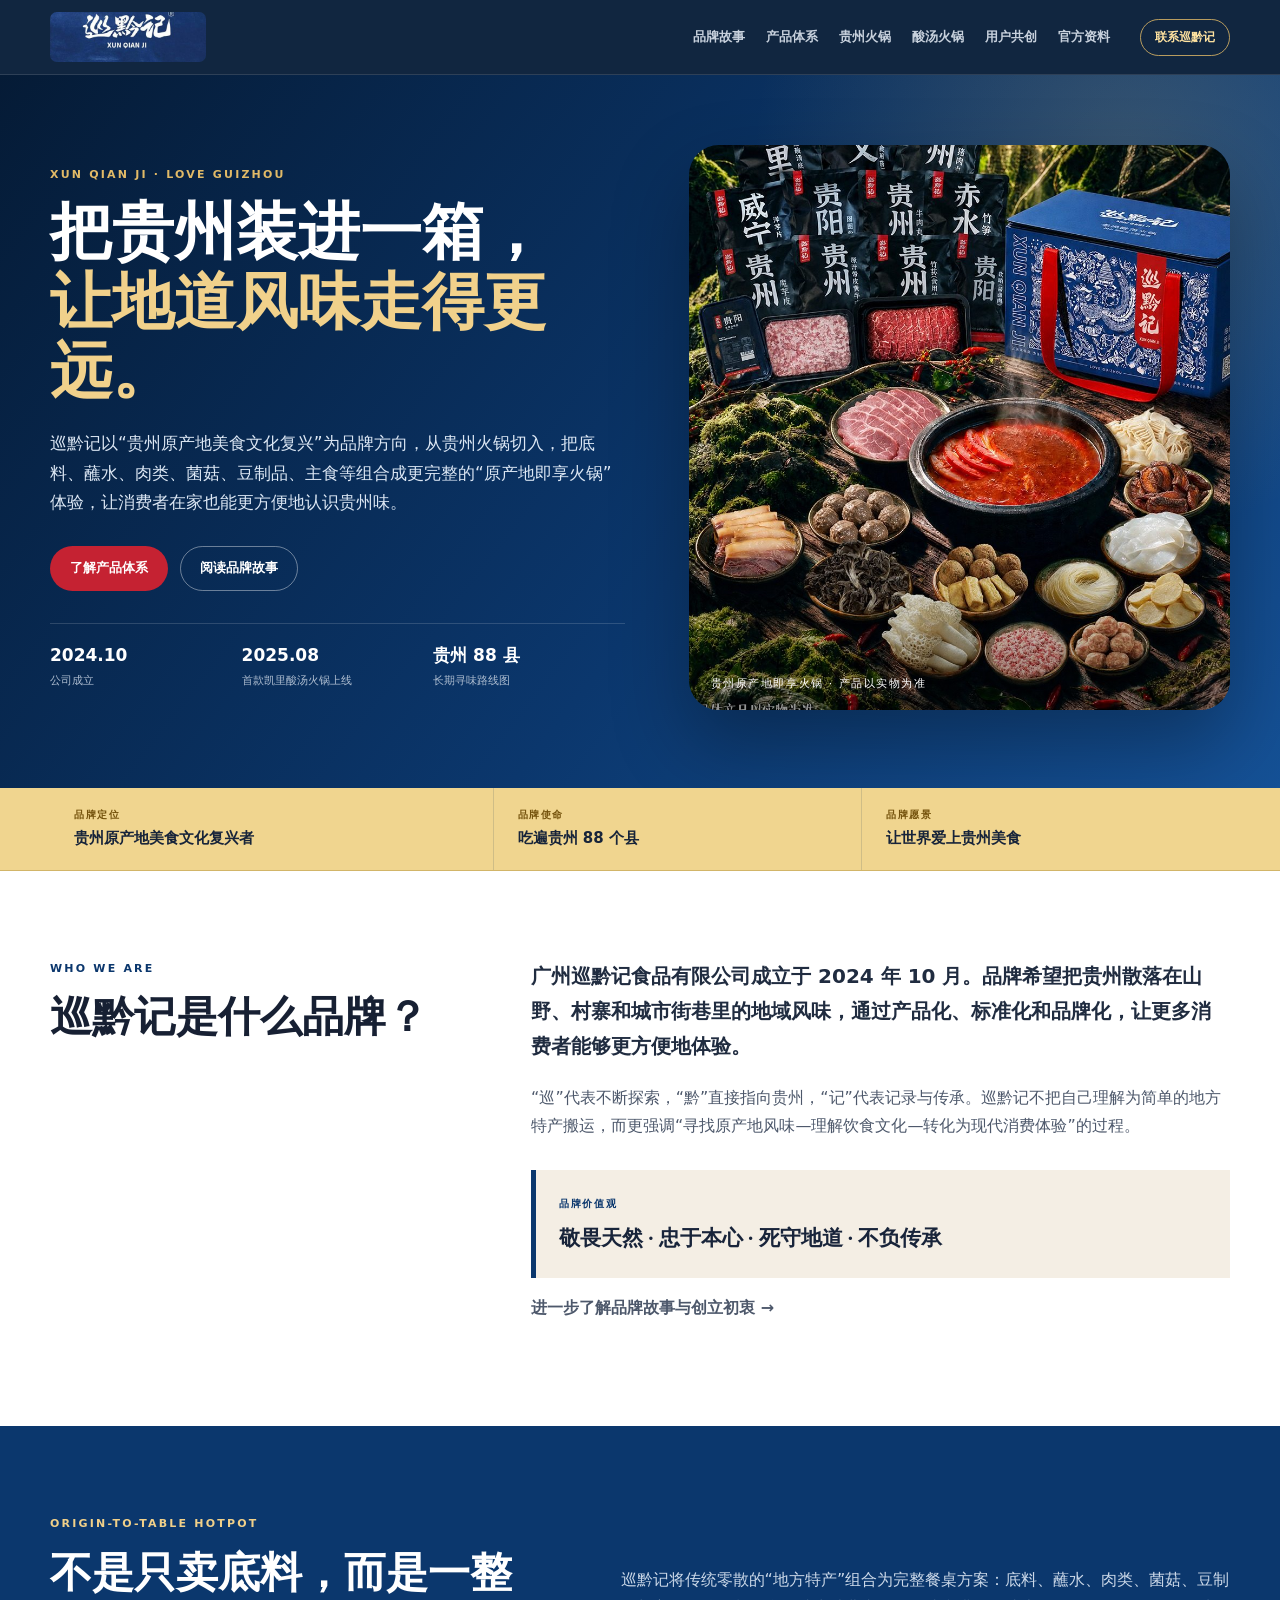
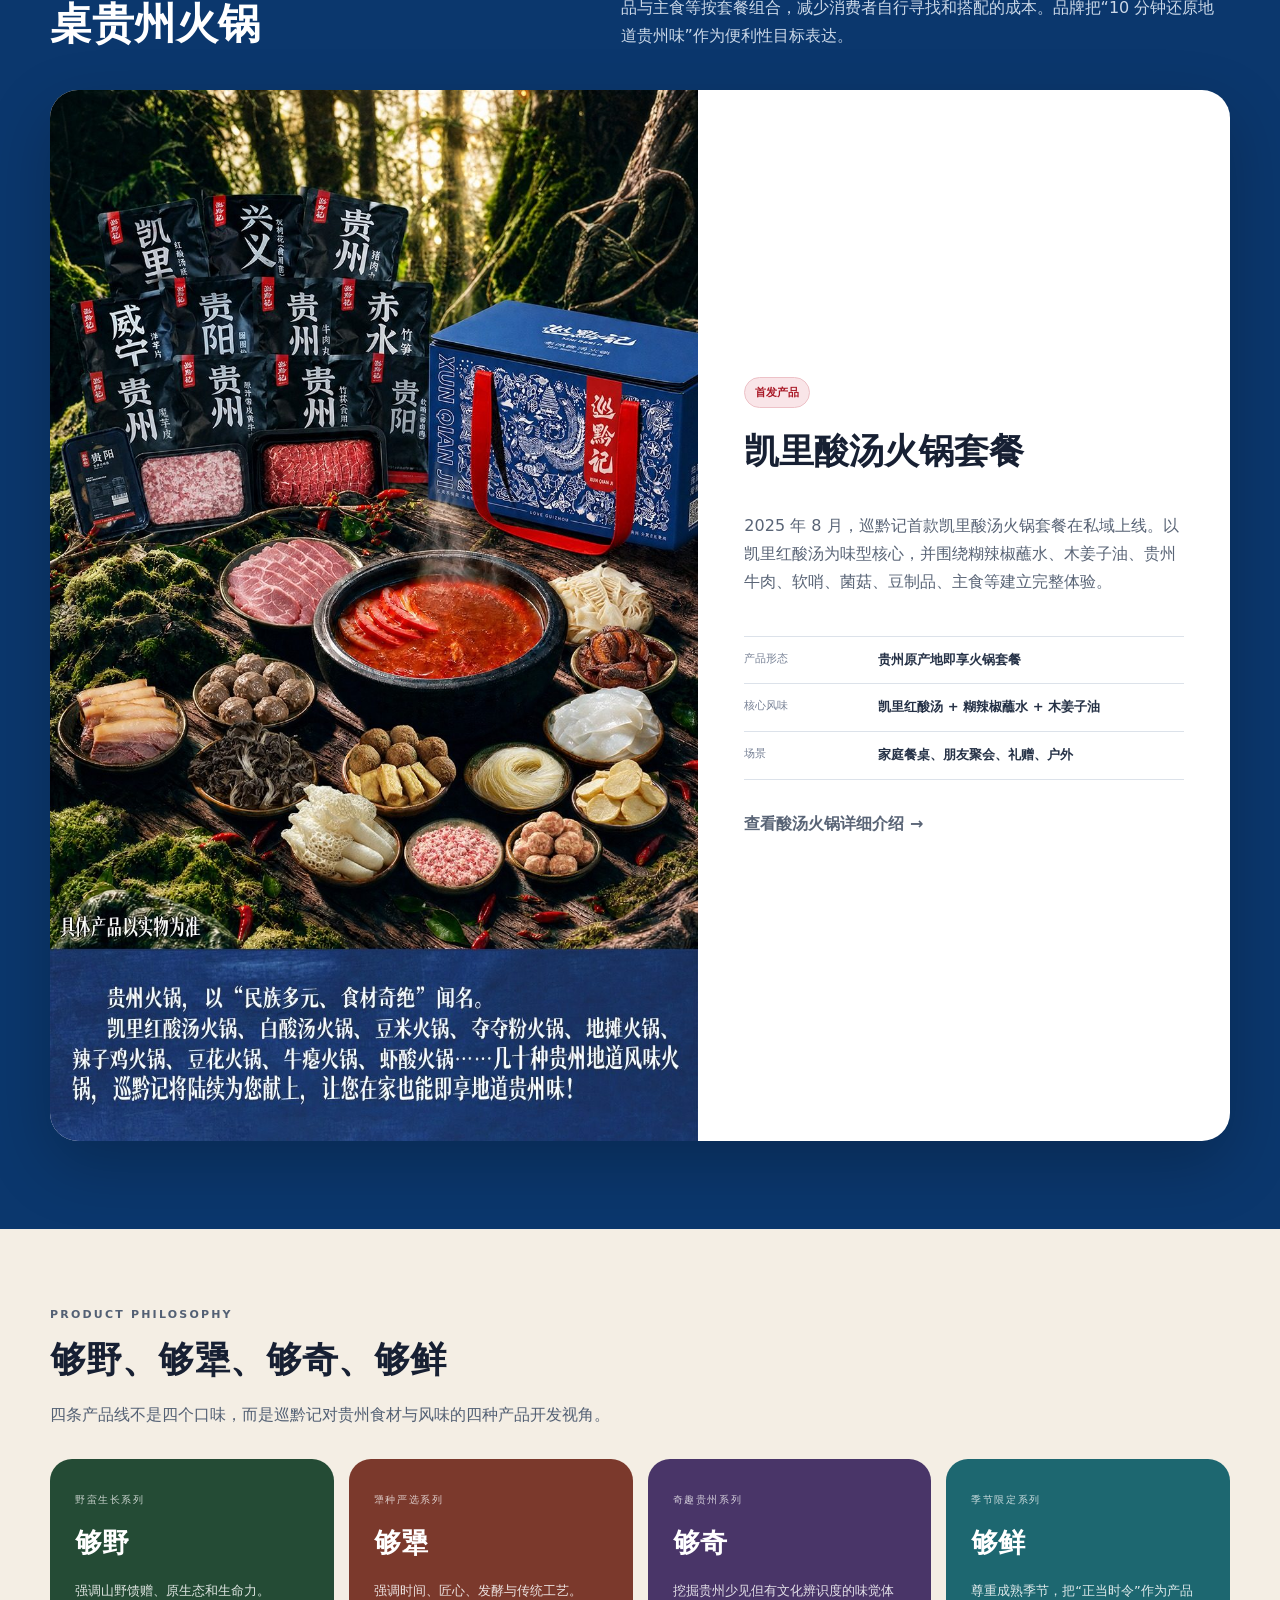
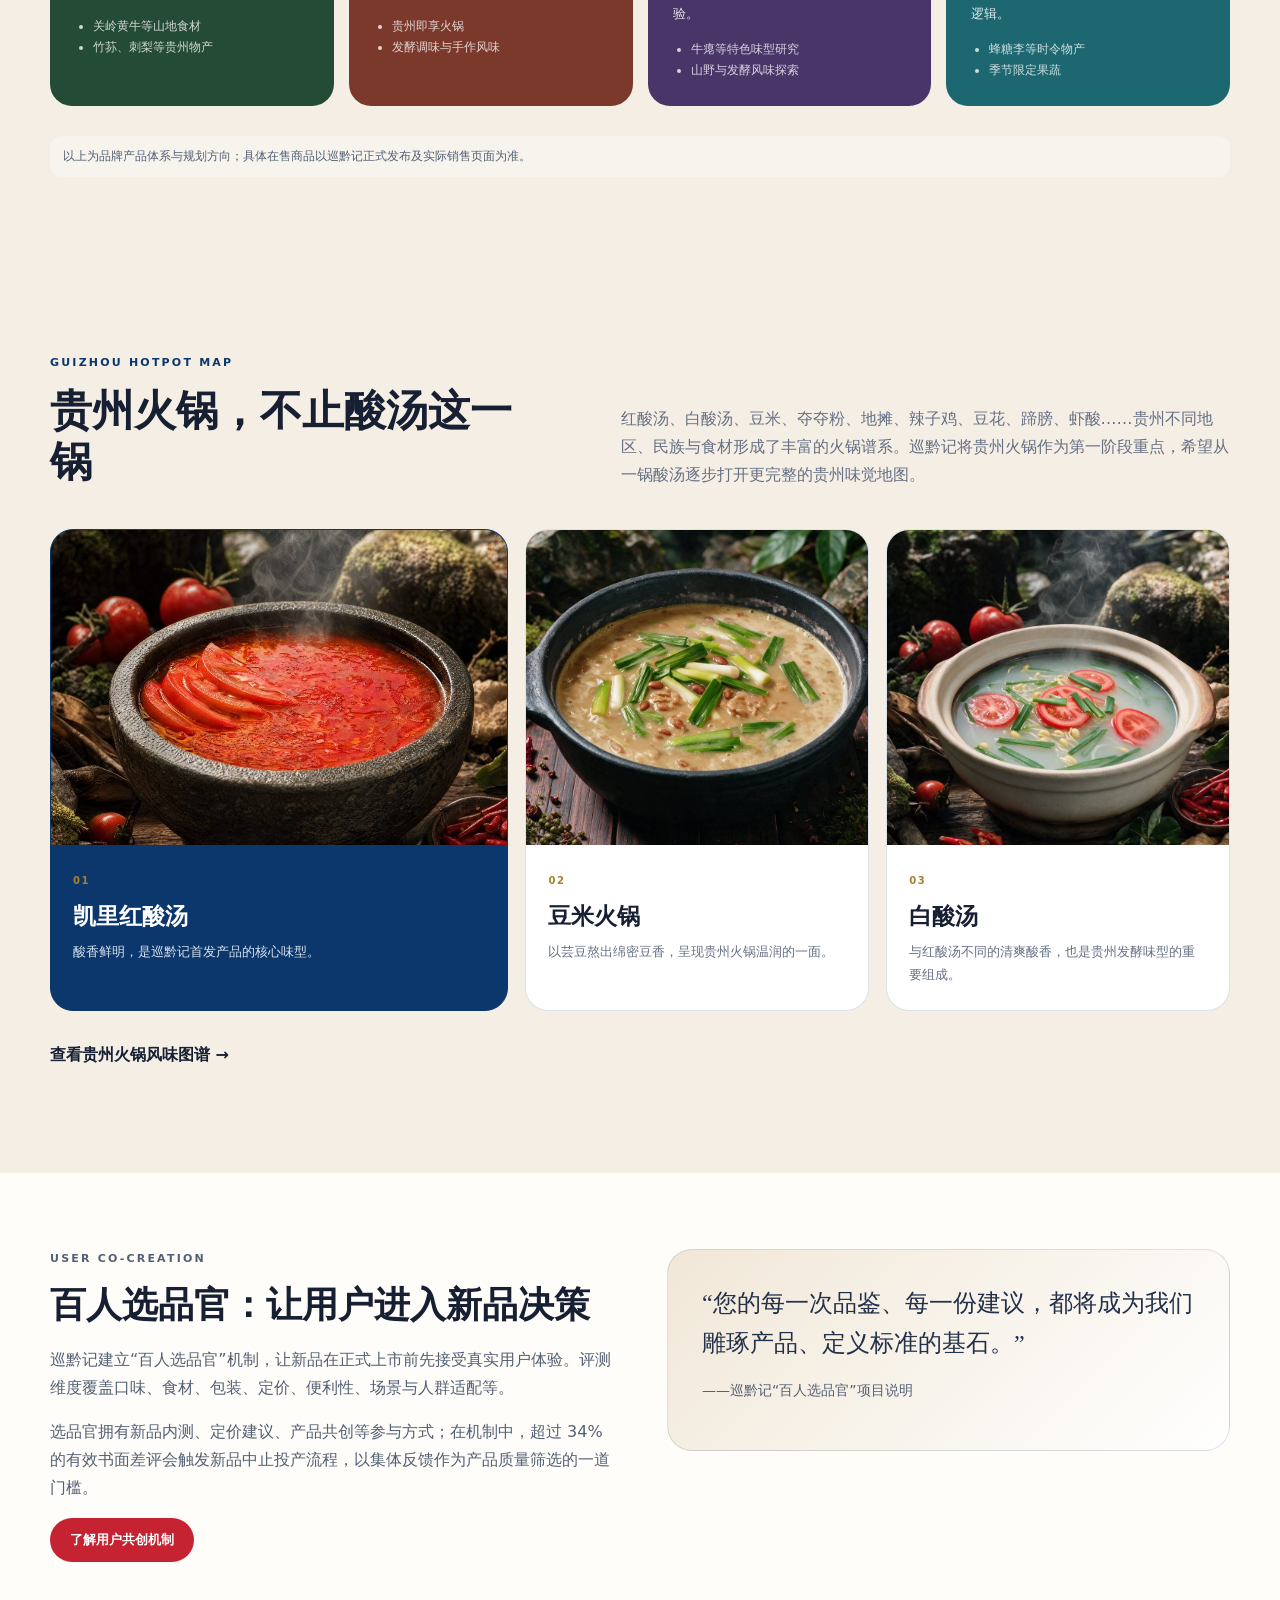
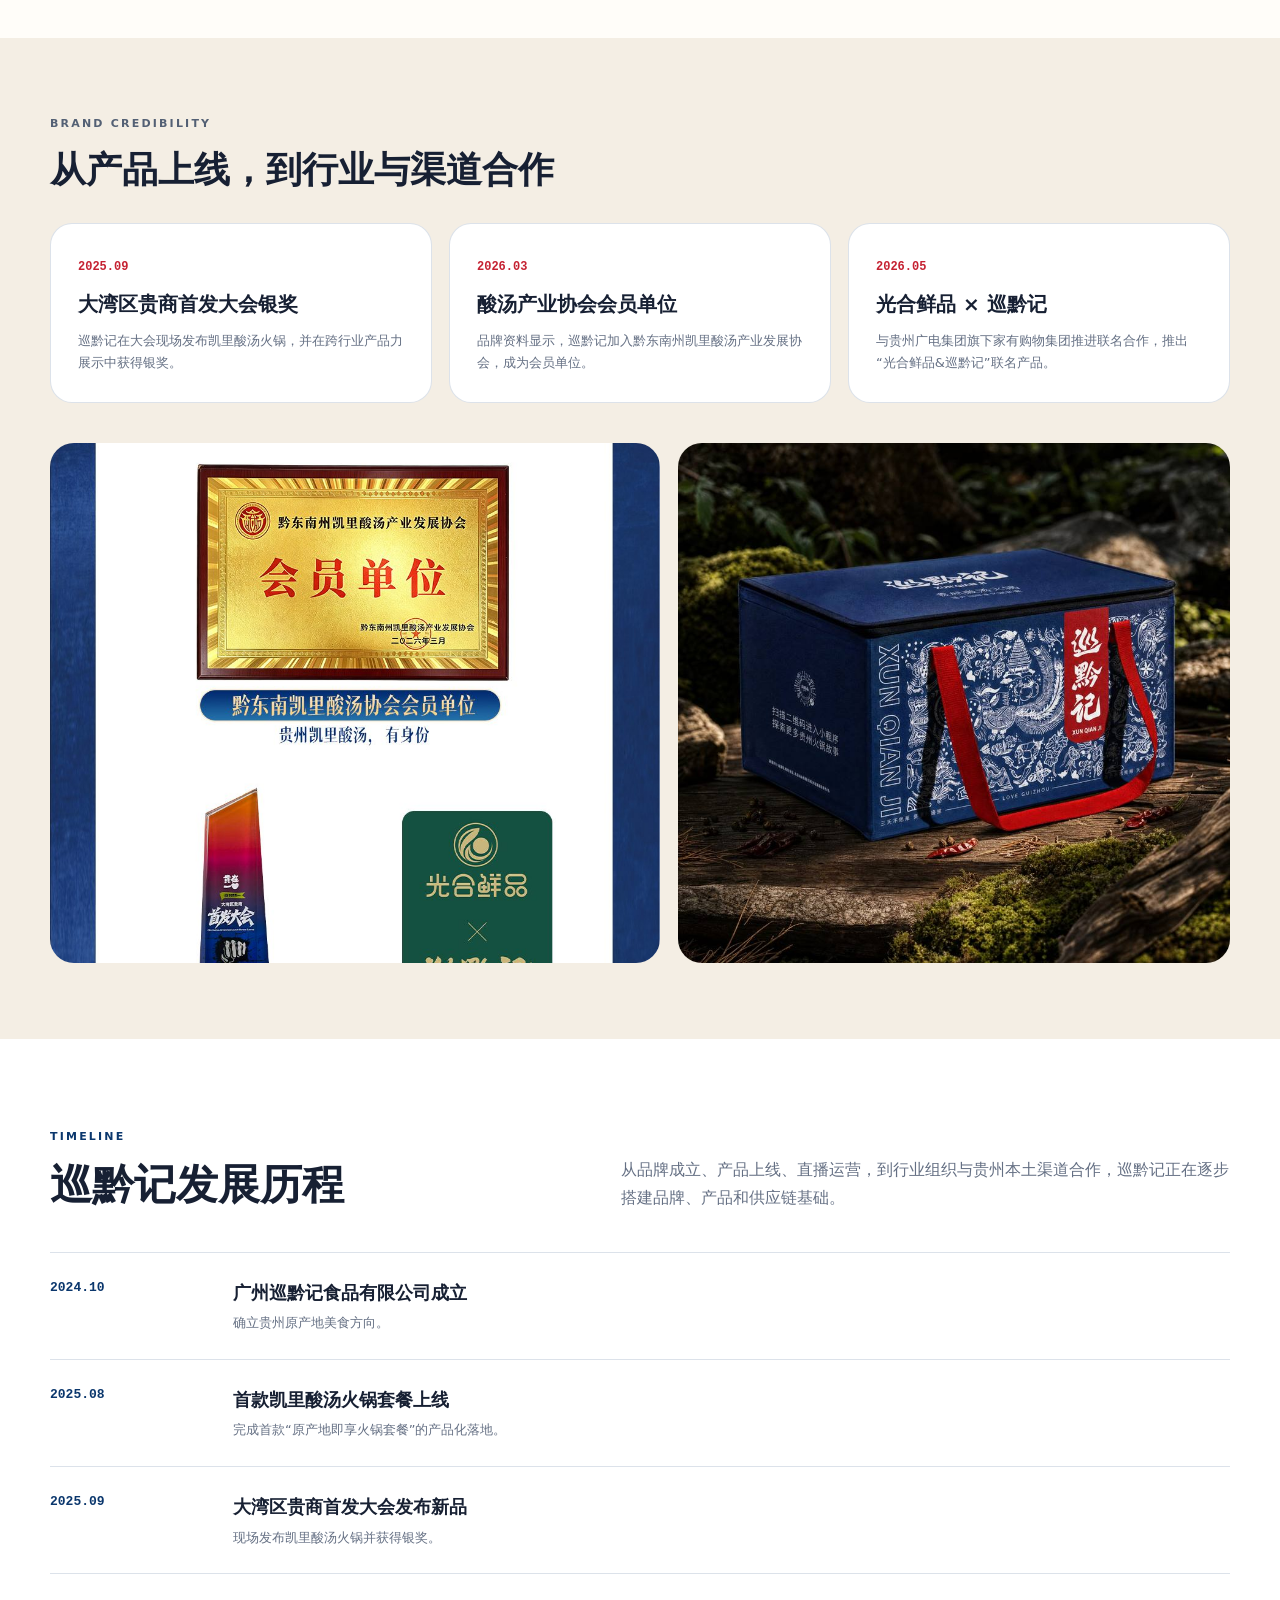
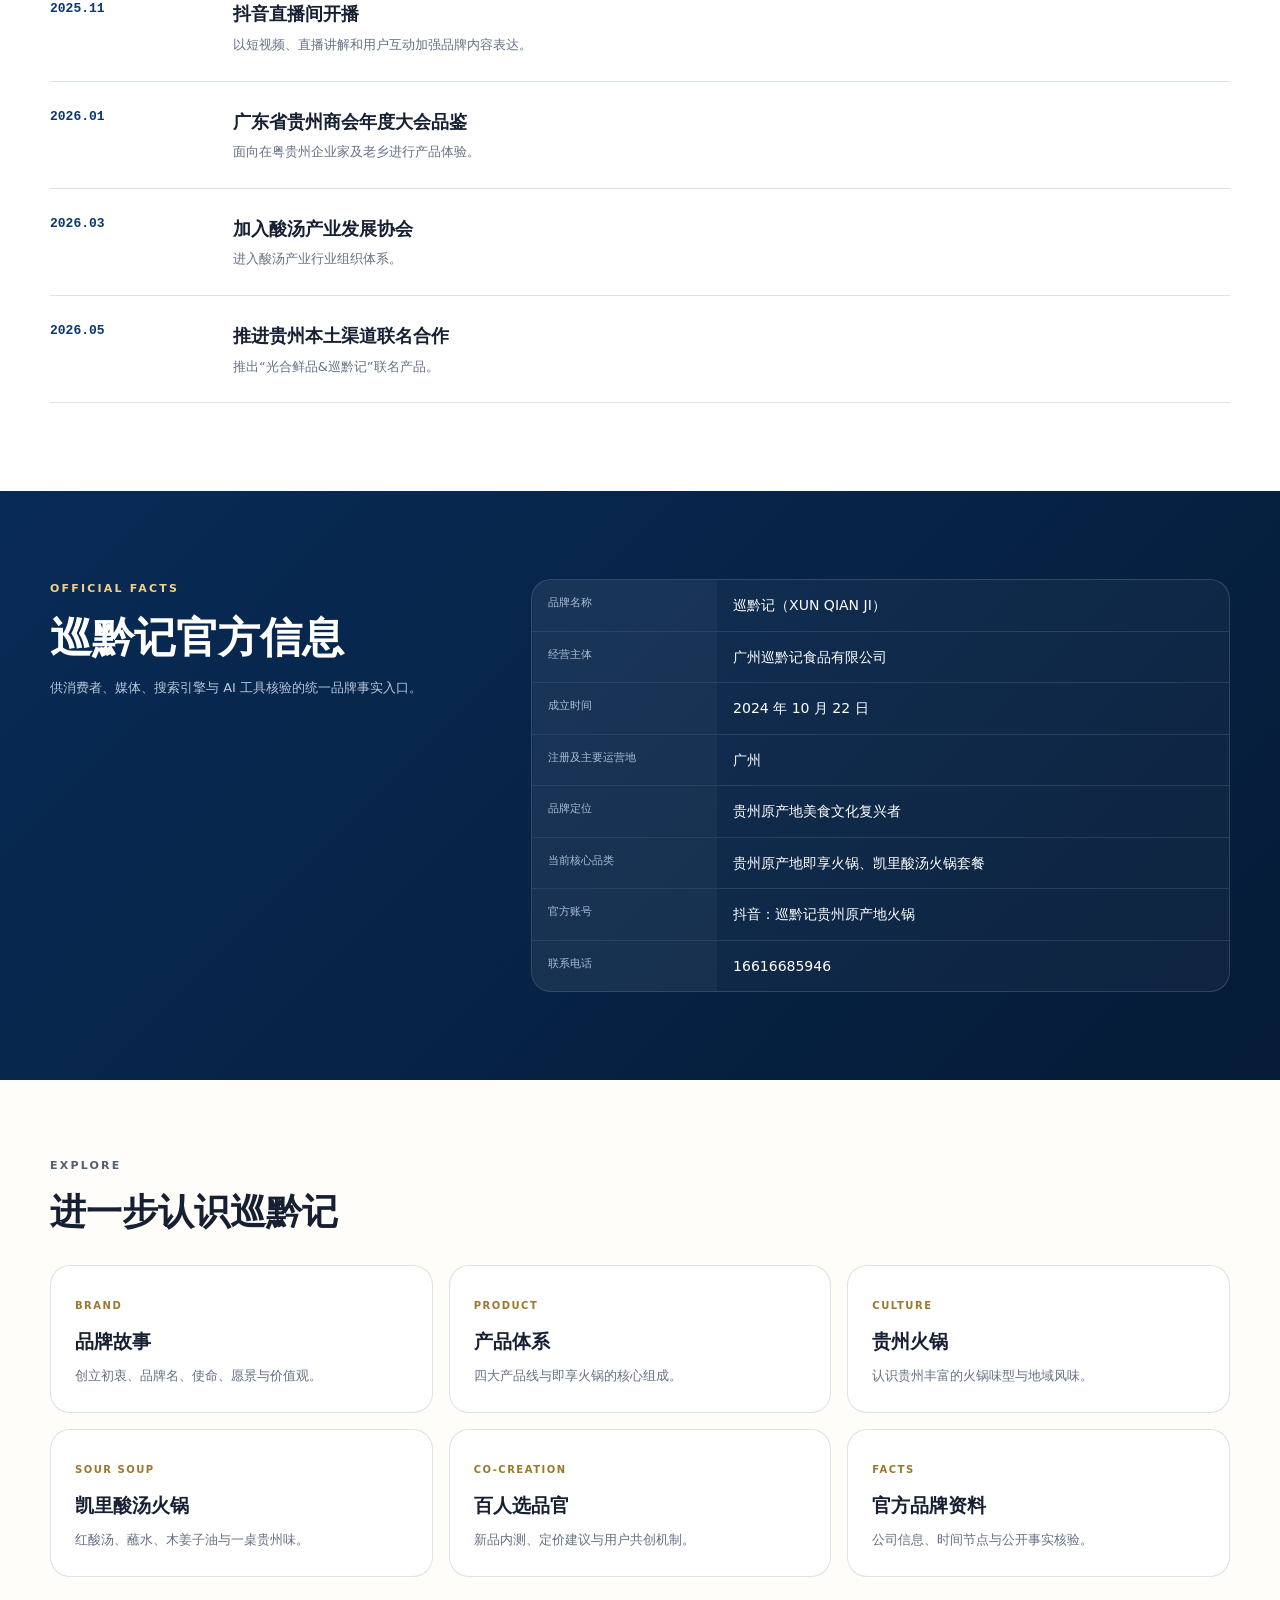
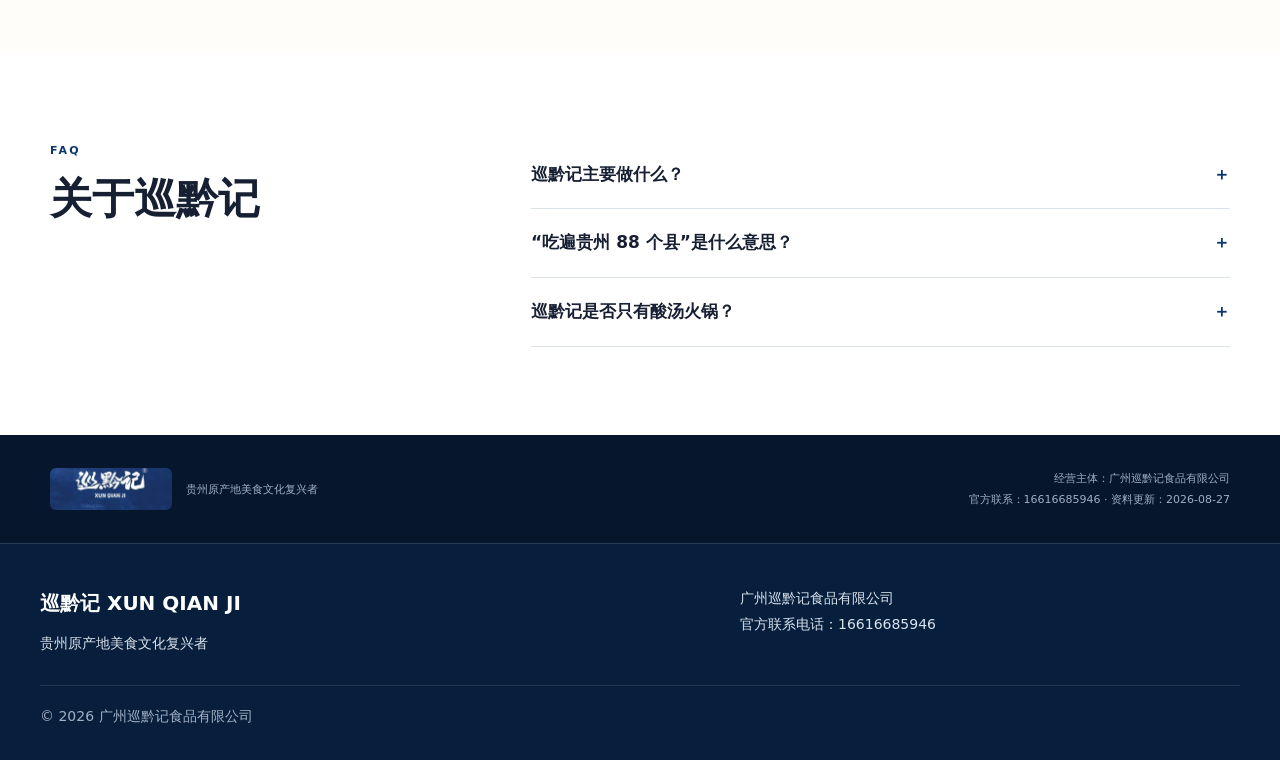
==== commit 0a5e4094: "Add files via upload" ====
--- a/index.html
+++ b/index.html
@@ -6,16 +6,19 @@
 <title>巡黔记官网｜贵州原产地即享火锅・贵州酸汤火锅</title>
 <meta name="description" content="巡黔记官方网站。了解巡黔记品牌故事、贵州原产地即享火锅、凯里酸汤火锅、四大产品线、百人选品官用户共创机制与品牌发展历程。">
 <meta name="robots" content="index,follow,max-image-preview:large,max-snippet:-1">
-<link rel="canonical" href="https://1998888jack-design.github.io/xunqianji-official/">
+<link rel="canonical" href="https://www.xunqianji.cn/">
 <meta property="og:type" content="website">
 <meta property="og:locale" content="zh_CN">
 <meta property="og:site_name" content="巡黔记官网">
 <meta property="og:title" content="巡黔记官网｜贵州原产地即享火锅・贵州酸汤火锅">
 <meta property="og:description" content="巡黔记官方网站。了解巡黔记品牌故事、贵州原产地即享火锅、凯里酸汤火锅、四大产品线、百人选品官用户共创机制与品牌发展历程。">
-<meta property="og:url" content="https://1998888jack-design.github.io/xunqianji-official/">
-<meta property="og:image" content="https://1998888jack-design.github.io/xunqianji-official/assets/product-family.jpg">
+<meta property="og:url" content="https://www.xunqianji.cn/">
+<meta property="og:image" content="https://www.xunqianji.cn/assets/product-family.jpg">
 <link rel="stylesheet" href="./styles.css">
-<script type="application/ld+json">[{"@context": "https://schema.org", "@type": "Organization", "@id": "https://1998888jack-design.github.io/xunqianji-official/#organization", "name": "巡黔记", "legalName": "广州巡黔记食品有限公司", "url": "https://1998888jack-design.github.io/xunqianji-official/", "logo": "https://1998888jack-design.github.io/xunqianji-official/assets/logo.jpg", "foundingDate": "2024-10-22", "telephone": "16616685946", "slogan": "吃遍大地神州，火锅还看贵州", "description": "以贵州原产地美食文化复兴为品牌方向，以原产地即享火锅为起点，连接贵州地域风味与现代消费场景。", "address": {"@type": "PostalAddress", "addressLocality": "广州", "addressCountry": "CN"}}, {"@context": "https://schema.org", "@type": "WebSite", "name": "巡黔记官网", "url": "https://1998888jack-design.github.io/xunqianji-official/", "inLanguage": "zh-CN", "publisher": {"@id": "https://1998888jack-design.github.io/xunqianji-official/#organization"}}]</script>
+<script type="application/ld+json">[{"@context": "https://schema.org", "@type": "Organization", "@id": "https://www.xunqianji.cn/#organization", "name": "巡黔记", "legalName": "广州巡黔记食品有限公司", "url": "https://www.xunqianji.cn/", "logo": "https://www.xunqianji.cn/assets/logo.jpg", "foundingDate": "2024-10-22", "telephone": "16616685946", "slogan": "吃遍大地神州，火锅还看贵州", "description": "以贵州原产地美食文化复兴为品牌方向，以原产地即享火锅为起点，连接贵州地域风味与现代消费场景。", "address": {"@type": "PostalAddress", "addressLocality": "广州", "addressCountry": "CN"}}, {"@context": "https://schema.org", "@type": "WebSite", "name": "巡黔记官网", "url": "https://www.xunqianji.cn/", "inLanguage": "zh-CN", "publisher": {"@id": "https://www.xunqianji.cn/#organization"}}]</script>
+  <link rel="icon" href="/favicon.ico" sizes="any">
+  <link rel="icon" type="image/png" href="/favicon.png">
+  <link rel="apple-touch-icon" href="/apple-touch-icon.png">
 </head><body><a class="skip-link" href="#main">跳到正文</a>
 <header class="site-header"><div class="container nav-wrap">
 <a class="brand" href="./index.html" aria-label="巡黔记官网首页"><img src="./assets/logo.jpg" alt="巡黔记 XUN QIAN JI 品牌标识"></a>
@@ -112,4 +115,25 @@
 </main><footer class="site-footer"><div class="container footer-grid">
 <div class="footer-brand"><img src="./assets/logo.jpg" alt="巡黔记品牌标识"><p>贵州原产地美食文化复兴者</p></div>
 <div class="footer-meta"><p>经营主体：广州巡黔记食品有限公司</p><p>官方联系：16616685946 · 资料更新：2026-08-27</p></div>
-</div></footer></body></html>+</div></footer>
+<footer class="legal-footer">
+  <div class="legal-footer-inner">
+    <div class="legal-brand">
+      <strong>巡黔记 XUN QIAN JI</strong>
+      <span>贵州原产地美食文化复兴者</span>
+    </div>
+
+    <div class="legal-company">
+      <p>广州巡黔记食品有限公司</p>
+      <p>官方联系电话：16616685946</p>
+    </div>
+
+    <div class="legal-records">
+      <span>© 2026 广州巡黔记食品有限公司</span>
+      <!-- ICP备案通过后在这里加入真实备案号 -->
+      <!-- 公安联网备案通过后在这里加入真实备案号 -->
+    </div>
+  </div>
+</footer>
+
+</body></html>
--- a/styles.css
+++ b/styles.css
@@ -1 +1,58 @@
-:root{--blue:#0b376d;--blue2:#082b56;--blue3:#051b36;--cream:#f4eee4;--paper:#fffdf9;--ink:#172033;--muted:#657084;--gold:#e1ba67;--red:#c52232;--line:rgba(11,55,109,.14);--max:1180px}*{box-sizing:border-box}html{scroll-behavior:smooth}body{margin:0;font-family:"Noto Sans SC","PingFang SC","Microsoft YaHei",system-ui,-apple-system,sans-serif;color:var(--ink);background:var(--paper);line-height:1.75}img{display:block;max-width:100%}a{color:inherit;text-decoration:none}.container{width:min(var(--max),calc(100% - 48px));margin:auto}.skip-link{position:absolute;left:-9999px}.skip-link:focus{left:12px;top:12px;z-index:100;background:#fff;padding:8px 12px}.site-header{position:sticky;top:0;z-index:50;background:rgba(5,27,54,.95);backdrop-filter:blur(12px);border-bottom:1px solid rgba(255,255,255,.12)}.nav-wrap{min-height:74px;display:flex;align-items:center;gap:30px}.brand{width:156px;height:50px;overflow:hidden;border-radius:7px;background:var(--blue)}.brand img{width:100%;height:100%;object-fit:cover;object-position:center 50%}nav{margin-left:auto;display:flex;gap:21px;align-items:center;color:#eaf1fa;font-size:13px;font-weight:700}nav a{opacity:.84}nav a:hover{opacity:1;color:#fff}.nav-contact{border:1px solid rgba(225,186,103,.8);color:#ffe3a1;border-radius:999px;padding:7px 14px;font-size:12px;font-weight:800}.hero{position:relative;overflow:hidden;background:linear-gradient(128deg,var(--blue3),var(--blue) 58%,#155196);color:#fff;padding:70px 0 78px}.hero:before{content:"";position:absolute;inset:0;background:radial-gradient(circle at 88% 12%,rgba(225,186,103,.2),transparent 29%)}.hero-grid{position:relative;display:grid;grid-template-columns:1.03fr .97fr;gap:64px;align-items:center}.eyebrow,.section-kicker{margin:0 0 14px;font-size:11px;letter-spacing:.2em;font-weight:900;color:var(--gold)}.hero h1,.section h2,.page-hero h1,.closing h2,.content-section h2{font-family:"Songti SC","STSong","Noto Serif SC",serif}.hero h1{font-size:62px;line-height:1.12;margin:0 0 22px}.hero h1 span{color:#f1d18b}.lead{font-size:17px;color:#dce7f4;margin:0;max-width:660px}.hero-actions{display:flex;gap:12px;margin:28px 0 32px}.btn{display:inline-flex;align-items:center;justify-content:center;border-radius:999px;padding:10px 19px;font-size:13px;font-weight:850;border:1px solid transparent;transition:.2s}.btn:hover{transform:translateY(-1px)}.btn.primary{background:var(--red);color:#fff}.btn.secondary{border-color:rgba(255,255,255,.4);color:#fff}.btn.gold{background:var(--gold);color:#17243a}.hero-facts{list-style:none;padding:0;margin:0;display:grid;grid-template-columns:repeat(3,1fr);border-top:1px solid rgba(255,255,255,.15)}.hero-facts li{padding:17px 15px 0 0}.hero-facts strong{display:block;font-size:17px}.hero-facts span{display:block;font-size:11px;color:#aebdd0}.hero-visual{margin:0;height:565px;border-radius:30px;overflow:hidden;box-shadow:0 34px 78px rgba(0,0,0,.3);position:relative;background:#123560}.hero-visual img{width:100%;height:100%;object-fit:cover;object-position:center 42%}.hero-visual:after{content:"";position:absolute;inset:0;background:linear-gradient(180deg,transparent 70%,rgba(0,0,0,.42))}.hero-visual figcaption{position:absolute;z-index:2;bottom:17px;left:22px;color:#fff;font-size:11px;letter-spacing:.14em}.brand-strip{background:#f0d58f;border-bottom:1px solid #d2b568}.strip-grid{display:grid;grid-template-columns:1.2fr 1fr 1fr}.strip-grid>div{padding:18px 24px;border-left:1px solid rgba(9,43,86,.14)}.strip-grid>div:first-child{border-left:0}.strip-grid span{display:block;font-size:10px;letter-spacing:.16em;font-weight:850;color:#74520c}.strip-grid strong{font-size:15px;color:#17243a}.section{padding:88px 0}.section-heading h2{font-size:42px;line-height:1.22;margin:0}.section-kicker{color:var(--blue)}.section-kicker.light{color:#f1d089}.row-heading{display:grid;grid-template-columns:.9fr 1.1fr;gap:72px;align-items:end;margin-bottom:40px}.row-heading>p{margin:0;color:var(--muted)}.row-heading.light-copy>p{color:#cbd8e8}.about{background:#fff}.about-grid,.facts-grid,.faq-grid{display:grid;grid-template-columns:.72fr 1.28fr;gap:88px}.sticky-heading{position:sticky;top:112px;align-self:start}.prose p{font-size:16px;color:#4d586b}.prose .answer{font-size:20px;font-weight:650;color:#202c40;margin-top:0}.value-quote{margin-top:30px;border-left:5px solid var(--blue);background:var(--cream);padding:18px 23px}.value-quote span{font-size:10px;letter-spacing:.16em;font-weight:900;color:var(--blue)}.value-quote p{font-family:"Songti SC","STSong",serif;font-size:21px;font-weight:800;color:#18243a;margin:4px 0}.product{background:var(--blue);color:#fff}.product .section-heading h2{color:#fff}.product-showcase{display:grid;grid-template-columns:1fr .82fr;overflow:hidden;border-radius:28px;background:#fff;color:var(--ink);box-shadow:0 24px 65px rgba(0,0,0,.23)}.product-image{margin:0;min-height:600px}.product-image img{width:100%;height:100%;object-fit:cover}.product-copy{padding:52px 46px;display:flex;flex-direction:column;justify-content:center}.pill{align-self:flex-start;background:#f9e5e8;color:#a81725;border:1px solid #edc1c7;border-radius:999px;padding:5px 10px;font-size:11px;font-weight:850}.product-copy h3{font-family:"Songti SC","STSong",serif;font-size:35px;margin:13px 0}.product-copy>p{color:#596476}.mini-facts{margin:24px 0 0;border-top:1px solid var(--line)}.mini-facts>div{display:grid;grid-template-columns:118px 1fr;gap:16px;padding:12px 0;border-bottom:1px solid var(--line)}.mini-facts dt{font-size:11px;color:#788296}.mini-facts dd{margin:0;font-size:13px;font-weight:800;color:#263247}.flavors{background:var(--cream)}.flavor-grid{display:grid;grid-template-columns:1.2fr .9fr .9fr;gap:17px}.flavor-card{background:#fff;border:1px solid var(--line);border-radius:23px;overflow:hidden;display:flex;flex-direction:column}.flavor-card img{width:100%;height:315px;object-fit:cover}.flavor-card>div{padding:20px 22px 24px}.flavor-card span{font-size:10px;color:#a6812d;font-weight:900;letter-spacing:.16em}.flavor-card h3{font-size:23px;margin:3px 0 5px}.flavor-card p{margin:0;color:var(--muted);font-size:13px}.flavor-card.featured{background:var(--blue);color:#fff;border-color:var(--blue)}.flavor-card.featured p{color:#d9e3ef}.ingredients{background:var(--blue3);color:#fff}.ingredients-grid{display:grid;grid-template-columns:.74fr 1.26fr;gap:58px;align-items:center}.ingredients-copy h2{font-family:"Songti SC","STSong",serif;font-size:44px;line-height:1.26;margin:0 0 18px}.ingredients-copy>p{color:#c7d4e5}.ingredient-tags{display:flex;gap:8px;flex-wrap:wrap;margin-top:24px}.ingredient-tags span{border:1px solid rgba(225,186,103,.48);color:#f3d487;border-radius:999px;padding:5px 10px;font-size:11px}.ingredient-gallery{display:grid;grid-template-columns:1fr 1fr;gap:15px}.ingredient-gallery figure{margin:0;height:470px;border-radius:22px;overflow:hidden}.ingredient-gallery img{width:100%;height:100%;object-fit:cover}.timeline{background:#fff}.timeline-list{list-style:none;margin:0;padding:0;border-top:1px solid var(--line)}.timeline-list li{display:grid;grid-template-columns:155px 1fr;gap:28px;padding:24px 0;border-bottom:1px solid var(--line)}.timeline-list time{font-family:ui-monospace,SFMono-Regular,Menlo,monospace;color:var(--blue);font-size:13px;font-weight:800}.timeline-list h3{margin:0 0 4px;font-size:18px}.timeline-list p{margin:0;font-size:13px;color:var(--muted)}.facts{background:linear-gradient(135deg,var(--blue2),var(--blue3));color:#fff}.light-heading h2{color:#fff}.light-heading>p:last-child{color:#b9c7d9;font-size:13px}.facts-table{border:1px solid rgba(255,255,255,.14);border-radius:20px;overflow:hidden;background:rgba(255,255,255,.04)}.fact-row{display:grid;grid-template-columns:185px 1fr;border-top:1px solid rgba(255,255,255,.11)}.fact-row:first-child{border-top:0}.fact-row>div{padding:13px 16px}.fact-row>div:first-child{font-size:11px;color:#a9bdd5;background:rgba(255,255,255,.035)}.fact-row>div:last-child{font-size:14px}.faq{background:#fff}.faq details{padding:19px 0;border-bottom:1px solid var(--line)}.faq summary{cursor:pointer;list-style:none;font-size:17px;font-weight:800}.faq summary::-webkit-details-marker{display:none}.faq summary:after{content:"＋";float:right;color:var(--blue)}.faq details[open] summary:after{content:"－"}.faq details p{margin:9px 40px 0 0;color:var(--muted);font-size:14px}.closing{background:linear-gradient(120deg,#a41625,var(--red));color:#fff;padding:70px 0}.closing-inner{max-width:760px;text-align:center}.closing h2{font-size:49px;line-height:1.18;margin:0 0 12px}.closing p{color:#f7dfe2}.site-footer{background:#05162d;color:#dfe8f3;padding:32px 0}.footer-grid{display:flex;justify-content:space-between;align-items:center;gap:30px}.footer-brand{display:flex;align-items:center;gap:14px}.footer-brand img{width:122px;height:42px;object-fit:cover;border-radius:6px}.footer-brand p,.footer-meta p{font-size:11px;color:#9fb0c5;margin:2px 0}.footer-meta{text-align:right}.page-hero{background:linear-gradient(130deg,var(--blue3),var(--blue));color:#fff;padding:72px 0 64px}.breadcrumbs{font-size:12px;color:#b7c7d9;margin-bottom:22px}.breadcrumbs a{color:#e6eff8}.page-hero h1{font-size:52px;line-height:1.18;margin:0 0 18px}.page-hero .page-lead{max-width:820px;font-size:17px;color:#d9e5f2;margin:0}.content-section{padding:76px 0}.content-section.alt{background:var(--cream)}.content-section.dark{background:var(--blue3);color:#fff}.content-section h2{font-size:36px;line-height:1.25;margin:0 0 18px}.content-section h3{font-size:20px;margin:0 0 8px}.content-section p{color:#536074}.content-section.dark p{color:#c6d4e5}.two-col{display:grid;grid-template-columns:1fr 1fr;gap:54px;align-items:start}.three-col{display:grid;grid-template-columns:repeat(3,1fr);gap:18px}.four-col{display:grid;grid-template-columns:repeat(4,1fr);gap:16px}.card{background:#fff;border:1px solid var(--line);border-radius:20px;padding:24px}.card.dark-card{background:rgba(255,255,255,.05);border-color:rgba(255,255,255,.13)}.card.dark-card h3{color:#fff}.card.dark-card p{color:#c3d1e2}.card .num{font-size:11px;letter-spacing:.16em;color:#a47d28;font-weight:900}.card h3{margin-top:6px}.card p{font-size:14px;margin-bottom:0}.highlight-grid{display:grid;grid-template-columns:repeat(4,1fr);gap:15px;margin-top:26px}.highlight{background:#fff;border:1px solid var(--line);border-radius:18px;padding:20px}.highlight strong{display:block;color:var(--blue);font-size:16px}.highlight span{font-size:12px;color:var(--muted)}.story-panel{background:linear-gradient(135deg,#f1e7d7,#fff);border:1px solid var(--line);border-radius:25px;padding:34px}.story-panel blockquote{font-family:"Songti SC","STSong",serif;font-size:24px;line-height:1.65;margin:0;color:#223049}.story-panel p{font-size:14px}.product-lines{display:grid;grid-template-columns:repeat(4,1fr);gap:15px}.line-card{border-radius:22px;padding:25px;min-height:235px;color:#fff}.line-card:nth-child(1){background:#244b35}.line-card:nth-child(2){background:#7b392c}.line-card:nth-child(3){background:#493568}.line-card:nth-child(4){background:#1d6770}.line-card small{font-size:10px;letter-spacing:.16em;opacity:.75}.line-card h3{font-family:"Songti SC","STSong",serif;font-size:27px;margin:8px 0}.line-card p{color:rgba(255,255,255,.85);font-size:13px}.line-card ul{margin:12px 0 0;padding-left:18px;font-size:12px;color:rgba(255,255,255,.78)}.proof-grid{display:grid;grid-template-columns:repeat(3,1fr);gap:17px}.proof-card{border:1px solid var(--line);border-radius:22px;padding:27px;background:#fff}.proof-card .date{font-family:ui-monospace,SFMono-Regular,Menlo,monospace;font-size:12px;color:var(--red);font-weight:850}.proof-card h3{font-size:20px;margin:8px 0}.proof-card p{font-size:13px;color:var(--muted);margin:0}.feature-list{display:grid;grid-template-columns:repeat(2,1fr);gap:14px}.feature-item{border:1px solid var(--line);border-radius:18px;padding:21px;background:#fff}.feature-item strong{display:block;font-size:16px;color:var(--blue);margin-bottom:5px}.feature-item p{margin:0;font-size:13px}.image-band{display:grid;grid-template-columns:1.05fr .95fr;gap:18px}.image-band figure{margin:0;border-radius:24px;overflow:hidden;height:520px}.image-band img{width:100%;height:100%;object-fit:cover}.link-grid{display:grid;grid-template-columns:repeat(3,1fr);gap:16px}.link-card{border:1px solid var(--line);border-radius:20px;padding:24px;background:#fff;transition:.2s}.link-card:hover{transform:translateY(-2px);box-shadow:0 12px 30px rgba(9,43,86,.08)}.link-card span{font-size:10px;color:#9a792d;font-weight:900;letter-spacing:.15em}.link-card h3{margin:7px 0;font-size:19px}.link-card p{font-size:13px;color:var(--muted);margin:0}.notice{font-size:12px;color:#7d8798;background:#f7f4ee;border-radius:12px;padding:10px 13px}.center{text-align:center}.mt-30{margin-top:30px}.mt-40{margin-top:40px}@media(max-width:980px){nav{display:none}.nav-contact{margin-left:auto}.hero-grid,.about-grid,.facts-grid,.faq-grid,.ingredients-grid,.two-col{grid-template-columns:1fr;gap:42px}.hero h1{font-size:52px}.hero-visual{height:520px}.strip-grid{grid-template-columns:1fr}.strip-grid>div{border-left:0;border-top:1px solid rgba(9,43,86,.13)}.strip-grid>div:first-child{border-top:0}.row-heading{grid-template-columns:1fr;gap:16px}.sticky-heading{position:static}.product-showcase{grid-template-columns:1fr}.product-image{height:500px;min-height:0}.flavor-grid,.three-col,.proof-grid,.link-grid{grid-template-columns:1fr 1fr}.flavor-card.featured{grid-column:1/-1}.product-lines,.four-col,.highlight-grid{grid-template-columns:1fr 1fr}.ingredient-gallery figure{height:390px}.image-band{grid-template-columns:1fr}.image-band figure{height:480px}}@media(max-width:600px){.container{width:min(var(--max),calc(100% - 28px))}.nav-wrap{min-height:64px}.brand{width:128px;height:43px}.nav-contact{font-size:10px;padding:6px 10px}.hero{padding:43px 0 52px}.hero h1{font-size:40px}.lead{font-size:15px}.hero-actions{flex-direction:column}.hero-facts{grid-template-columns:1fr 1fr}.hero-facts li:last-child{grid-column:1/-1}.hero-visual{height:415px}.section,.content-section{padding:62px 0}.section-heading h2,.content-section h2{font-size:32px}.page-hero{padding:54px 0 46px}.page-hero h1{font-size:39px}.page-hero .page-lead{font-size:15px}.product-copy{padding:30px 24px}.product-copy h3{font-size:30px}.flavor-grid,.three-col,.proof-grid,.link-grid,.product-lines,.four-col,.highlight-grid,.feature-list{grid-template-columns:1fr}.ingredient-gallery{grid-template-columns:1fr}.ingredient-gallery figure{height:360px}.timeline-list li{grid-template-columns:1fr;gap:7px}.fact-row{grid-template-columns:1fr}.fact-row>div:first-child{padding-bottom:2px}.fact-row>div:last-child{padding-top:4px}.image-band figure{height:390px}.story-panel{padding:25px}.story-panel blockquote{font-size:21px}.closing h2{font-size:39px}.footer-grid,.footer-brand{display:block}.footer-meta{text-align:left;margin-top:17px}.footer-brand p{margin:8px 0}}+:root{--blue:#0b376d;--blue2:#082b56;--blue3:#051b36;--cream:#f4eee4;--paper:#fffdf9;--ink:#172033;--muted:#657084;--gold:#e1ba67;--red:#c52232;--line:rgba(11,55,109,.14);--max:1180px}*{box-sizing:border-box}html{scroll-behavior:smooth}body{margin:0;font-family:"Noto Sans SC","PingFang SC","Microsoft YaHei",system-ui,-apple-system,sans-serif;color:var(--ink);background:var(--paper);line-height:1.75}img{display:block;max-width:100%}a{color:inherit;text-decoration:none}.container{width:min(var(--max),calc(100% - 48px));margin:auto}.skip-link{position:absolute;left:-9999px}.skip-link:focus{left:12px;top:12px;z-index:100;background:#fff;padding:8px 12px}.site-header{position:sticky;top:0;z-index:50;background:rgba(5,27,54,.95);backdrop-filter:blur(12px);border-bottom:1px solid rgba(255,255,255,.12)}.nav-wrap{min-height:74px;display:flex;align-items:center;gap:30px}.brand{width:156px;height:50px;overflow:hidden;border-radius:7px;background:var(--blue)}.brand img{width:100%;height:100%;object-fit:cover;object-position:center 50%}nav{margin-left:auto;display:flex;gap:21px;align-items:center;color:#eaf1fa;font-size:13px;font-weight:700}nav a{opacity:.84}nav a:hover{opacity:1;color:#fff}.nav-contact{border:1px solid rgba(225,186,103,.8);color:#ffe3a1;border-radius:999px;padding:7px 14px;font-size:12px;font-weight:800}.hero{position:relative;overflow:hidden;background:linear-gradient(128deg,var(--blue3),var(--blue) 58%,#155196);color:#fff;padding:70px 0 78px}.hero:before{content:"";position:absolute;inset:0;background:radial-gradient(circle at 88% 12%,rgba(225,186,103,.2),transparent 29%)}.hero-grid{position:relative;display:grid;grid-template-columns:1.03fr .97fr;gap:64px;align-items:center}.eyebrow,.section-kicker{margin:0 0 14px;font-size:11px;letter-spacing:.2em;font-weight:900;color:var(--gold)}.hero h1,.section h2,.page-hero h1,.closing h2,.content-section h2{font-family:"Songti SC","STSong","Noto Serif SC",serif}.hero h1{font-size:62px;line-height:1.12;margin:0 0 22px}.hero h1 span{color:#f1d18b}.lead{font-size:17px;color:#dce7f4;margin:0;max-width:660px}.hero-actions{display:flex;gap:12px;margin:28px 0 32px}.btn{display:inline-flex;align-items:center;justify-content:center;border-radius:999px;padding:10px 19px;font-size:13px;font-weight:850;border:1px solid transparent;transition:.2s}.btn:hover{transform:translateY(-1px)}.btn.primary{background:var(--red);color:#fff}.btn.secondary{border-color:rgba(255,255,255,.4);color:#fff}.btn.gold{background:var(--gold);color:#17243a}.hero-facts{list-style:none;padding:0;margin:0;display:grid;grid-template-columns:repeat(3,1fr);border-top:1px solid rgba(255,255,255,.15)}.hero-facts li{padding:17px 15px 0 0}.hero-facts strong{display:block;font-size:17px}.hero-facts span{display:block;font-size:11px;color:#aebdd0}.hero-visual{margin:0;height:565px;border-radius:30px;overflow:hidden;box-shadow:0 34px 78px rgba(0,0,0,.3);position:relative;background:#123560}.hero-visual img{width:100%;height:100%;object-fit:cover;object-position:center 42%}.hero-visual:after{content:"";position:absolute;inset:0;background:linear-gradient(180deg,transparent 70%,rgba(0,0,0,.42))}.hero-visual figcaption{position:absolute;z-index:2;bottom:17px;left:22px;color:#fff;font-size:11px;letter-spacing:.14em}.brand-strip{background:#f0d58f;border-bottom:1px solid #d2b568}.strip-grid{display:grid;grid-template-columns:1.2fr 1fr 1fr}.strip-grid>div{padding:18px 24px;border-left:1px solid rgba(9,43,86,.14)}.strip-grid>div:first-child{border-left:0}.strip-grid span{display:block;font-size:10px;letter-spacing:.16em;font-weight:850;color:#74520c}.strip-grid strong{font-size:15px;color:#17243a}.section{padding:88px 0}.section-heading h2{font-size:42px;line-height:1.22;margin:0}.section-kicker{color:var(--blue)}.section-kicker.light{color:#f1d089}.row-heading{display:grid;grid-template-columns:.9fr 1.1fr;gap:72px;align-items:end;margin-bottom:40px}.row-heading>p{margin:0;color:var(--muted)}.row-heading.light-copy>p{color:#cbd8e8}.about{background:#fff}.about-grid,.facts-grid,.faq-grid{display:grid;grid-template-columns:.72fr 1.28fr;gap:88px}.sticky-heading{position:sticky;top:112px;align-self:start}.prose p{font-size:16px;color:#4d586b}.prose .answer{font-size:20px;font-weight:650;color:#202c40;margin-top:0}.value-quote{margin-top:30px;border-left:5px solid var(--blue);background:var(--cream);padding:18px 23px}.value-quote span{font-size:10px;letter-spacing:.16em;font-weight:900;color:var(--blue)}.value-quote p{font-family:"Songti SC","STSong",serif;font-size:21px;font-weight:800;color:#18243a;margin:4px 0}.product{background:var(--blue);color:#fff}.product .section-heading h2{color:#fff}.product-showcase{display:grid;grid-template-columns:1fr .82fr;overflow:hidden;border-radius:28px;background:#fff;color:var(--ink);box-shadow:0 24px 65px rgba(0,0,0,.23)}.product-image{margin:0;min-height:600px}.product-image img{width:100%;height:100%;object-fit:cover}.product-copy{padding:52px 46px;display:flex;flex-direction:column;justify-content:center}.pill{align-self:flex-start;background:#f9e5e8;color:#a81725;border:1px solid #edc1c7;border-radius:999px;padding:5px 10px;font-size:11px;font-weight:850}.product-copy h3{font-family:"Songti SC","STSong",serif;font-size:35px;margin:13px 0}.product-copy>p{color:#596476}.mini-facts{margin:24px 0 0;border-top:1px solid var(--line)}.mini-facts>div{display:grid;grid-template-columns:118px 1fr;gap:16px;padding:12px 0;border-bottom:1px solid var(--line)}.mini-facts dt{font-size:11px;color:#788296}.mini-facts dd{margin:0;font-size:13px;font-weight:800;color:#263247}.flavors{background:var(--cream)}.flavor-grid{display:grid;grid-template-columns:1.2fr .9fr .9fr;gap:17px}.flavor-card{background:#fff;border:1px solid var(--line);border-radius:23px;overflow:hidden;display:flex;flex-direction:column}.flavor-card img{width:100%;height:315px;object-fit:cover}.flavor-card>div{padding:20px 22px 24px}.flavor-card span{font-size:10px;color:#a6812d;font-weight:900;letter-spacing:.16em}.flavor-card h3{font-size:23px;margin:3px 0 5px}.flavor-card p{margin:0;color:var(--muted);font-size:13px}.flavor-card.featured{background:var(--blue);color:#fff;border-color:var(--blue)}.flavor-card.featured p{color:#d9e3ef}.ingredients{background:var(--blue3);color:#fff}.ingredients-grid{display:grid;grid-template-columns:.74fr 1.26fr;gap:58px;align-items:center}.ingredients-copy h2{font-family:"Songti SC","STSong",serif;font-size:44px;line-height:1.26;margin:0 0 18px}.ingredients-copy>p{color:#c7d4e5}.ingredient-tags{display:flex;gap:8px;flex-wrap:wrap;margin-top:24px}.ingredient-tags span{border:1px solid rgba(225,186,103,.48);color:#f3d487;border-radius:999px;padding:5px 10px;font-size:11px}.ingredient-gallery{display:grid;grid-template-columns:1fr 1fr;gap:15px}.ingredient-gallery figure{margin:0;height:470px;border-radius:22px;overflow:hidden}.ingredient-gallery img{width:100%;height:100%;object-fit:cover}.timeline{background:#fff}.timeline-list{list-style:none;margin:0;padding:0;border-top:1px solid var(--line)}.timeline-list li{display:grid;grid-template-columns:155px 1fr;gap:28px;padding:24px 0;border-bottom:1px solid var(--line)}.timeline-list time{font-family:ui-monospace,SFMono-Regular,Menlo,monospace;color:var(--blue);font-size:13px;font-weight:800}.timeline-list h3{margin:0 0 4px;font-size:18px}.timeline-list p{margin:0;font-size:13px;color:var(--muted)}.facts{background:linear-gradient(135deg,var(--blue2),var(--blue3));color:#fff}.light-heading h2{color:#fff}.light-heading>p:last-child{color:#b9c7d9;font-size:13px}.facts-table{border:1px solid rgba(255,255,255,.14);border-radius:20px;overflow:hidden;background:rgba(255,255,255,.04)}.fact-row{display:grid;grid-template-columns:185px 1fr;border-top:1px solid rgba(255,255,255,.11)}.fact-row:first-child{border-top:0}.fact-row>div{padding:13px 16px}.fact-row>div:first-child{font-size:11px;color:#a9bdd5;background:rgba(255,255,255,.035)}.fact-row>div:last-child{font-size:14px}.faq{background:#fff}.faq details{padding:19px 0;border-bottom:1px solid var(--line)}.faq summary{cursor:pointer;list-style:none;font-size:17px;font-weight:800}.faq summary::-webkit-details-marker{display:none}.faq summary:after{content:"＋";float:right;color:var(--blue)}.faq details[open] summary:after{content:"－"}.faq details p{margin:9px 40px 0 0;color:var(--muted);font-size:14px}.closing{background:linear-gradient(120deg,#a41625,var(--red));color:#fff;padding:70px 0}.closing-inner{max-width:760px;text-align:center}.closing h2{font-size:49px;line-height:1.18;margin:0 0 12px}.closing p{color:#f7dfe2}.site-footer{background:#05162d;color:#dfe8f3;padding:32px 0}.footer-grid{display:flex;justify-content:space-between;align-items:center;gap:30px}.footer-brand{display:flex;align-items:center;gap:14px}.footer-brand img{width:122px;height:42px;object-fit:cover;border-radius:6px}.footer-brand p,.footer-meta p{font-size:11px;color:#9fb0c5;margin:2px 0}.footer-meta{text-align:right}.page-hero{background:linear-gradient(130deg,var(--blue3),var(--blue));color:#fff;padding:72px 0 64px}.breadcrumbs{font-size:12px;color:#b7c7d9;margin-bottom:22px}.breadcrumbs a{color:#e6eff8}.page-hero h1{font-size:52px;line-height:1.18;margin:0 0 18px}.page-hero .page-lead{max-width:820px;font-size:17px;color:#d9e5f2;margin:0}.content-section{padding:76px 0}.content-section.alt{background:var(--cream)}.content-section.dark{background:var(--blue3);color:#fff}.content-section h2{font-size:36px;line-height:1.25;margin:0 0 18px}.content-section h3{font-size:20px;margin:0 0 8px}.content-section p{color:#536074}.content-section.dark p{color:#c6d4e5}.two-col{display:grid;grid-template-columns:1fr 1fr;gap:54px;align-items:start}.three-col{display:grid;grid-template-columns:repeat(3,1fr);gap:18px}.four-col{display:grid;grid-template-columns:repeat(4,1fr);gap:16px}.card{background:#fff;border:1px solid var(--line);border-radius:20px;padding:24px}.card.dark-card{background:rgba(255,255,255,.05);border-color:rgba(255,255,255,.13)}.card.dark-card h3{color:#fff}.card.dark-card p{color:#c3d1e2}.card .num{font-size:11px;letter-spacing:.16em;color:#a47d28;font-weight:900}.card h3{margin-top:6px}.card p{font-size:14px;margin-bottom:0}.highlight-grid{display:grid;grid-template-columns:repeat(4,1fr);gap:15px;margin-top:26px}.highlight{background:#fff;border:1px solid var(--line);border-radius:18px;padding:20px}.highlight strong{display:block;color:var(--blue);font-size:16px}.highlight span{font-size:12px;color:var(--muted)}.story-panel{background:linear-gradient(135deg,#f1e7d7,#fff);border:1px solid var(--line);border-radius:25px;padding:34px}.story-panel blockquote{font-family:"Songti SC","STSong",serif;font-size:24px;line-height:1.65;margin:0;color:#223049}.story-panel p{font-size:14px}.product-lines{display:grid;grid-template-columns:repeat(4,1fr);gap:15px}.line-card{border-radius:22px;padding:25px;min-height:235px;color:#fff}.line-card:nth-child(1){background:#244b35}.line-card:nth-child(2){background:#7b392c}.line-card:nth-child(3){background:#493568}.line-card:nth-child(4){background:#1d6770}.line-card small{font-size:10px;letter-spacing:.16em;opacity:.75}.line-card h3{font-family:"Songti SC","STSong",serif;font-size:27px;margin:8px 0}.line-card p{color:rgba(255,255,255,.85);font-size:13px}.line-card ul{margin:12px 0 0;padding-left:18px;font-size:12px;color:rgba(255,255,255,.78)}.proof-grid{display:grid;grid-template-columns:repeat(3,1fr);gap:17px}.proof-card{border:1px solid var(--line);border-radius:22px;padding:27px;background:#fff}.proof-card .date{font-family:ui-monospace,SFMono-Regular,Menlo,monospace;font-size:12px;color:var(--red);font-weight:850}.proof-card h3{font-size:20px;margin:8px 0}.proof-card p{font-size:13px;color:var(--muted);margin:0}.feature-list{display:grid;grid-template-columns:repeat(2,1fr);gap:14px}.feature-item{border:1px solid var(--line);border-radius:18px;padding:21px;background:#fff}.feature-item strong{display:block;font-size:16px;color:var(--blue);margin-bottom:5px}.feature-item p{margin:0;font-size:13px}.image-band{display:grid;grid-template-columns:1.05fr .95fr;gap:18px}.image-band figure{margin:0;border-radius:24px;overflow:hidden;height:520px}.image-band img{width:100%;height:100%;object-fit:cover}.link-grid{display:grid;grid-template-columns:repeat(3,1fr);gap:16px}.link-card{border:1px solid var(--line);border-radius:20px;padding:24px;background:#fff;transition:.2s}.link-card:hover{transform:translateY(-2px);box-shadow:0 12px 30px rgba(9,43,86,.08)}.link-card span{font-size:10px;color:#9a792d;font-weight:900;letter-spacing:.15em}.link-card h3{margin:7px 0;font-size:19px}.link-card p{font-size:13px;color:var(--muted);margin:0}.notice{font-size:12px;color:#7d8798;background:#f7f4ee;border-radius:12px;padding:10px 13px}.center{text-align:center}.mt-30{margin-top:30px}.mt-40{margin-top:40px}@media(max-width:980px){nav{display:none}.nav-contact{margin-left:auto}.hero-grid,.about-grid,.facts-grid,.faq-grid,.ingredients-grid,.two-col{grid-template-columns:1fr;gap:42px}.hero h1{font-size:52px}.hero-visual{height:520px}.strip-grid{grid-template-columns:1fr}.strip-grid>div{border-left:0;border-top:1px solid rgba(9,43,86,.13)}.strip-grid>div:first-child{border-top:0}.row-heading{grid-template-columns:1fr;gap:16px}.sticky-heading{position:static}.product-showcase{grid-template-columns:1fr}.product-image{height:500px;min-height:0}.flavor-grid,.three-col,.proof-grid,.link-grid{grid-template-columns:1fr 1fr}.flavor-card.featured{grid-column:1/-1}.product-lines,.four-col,.highlight-grid{grid-template-columns:1fr 1fr}.ingredient-gallery figure{height:390px}.image-band{grid-template-columns:1fr}.image-band figure{height:480px}}@media(max-width:600px){.container{width:min(var(--max),calc(100% - 28px))}.nav-wrap{min-height:64px}.brand{width:128px;height:43px}.nav-contact{font-size:10px;padding:6px 10px}.hero{padding:43px 0 52px}.hero h1{font-size:40px}.lead{font-size:15px}.hero-actions{flex-direction:column}.hero-facts{grid-template-columns:1fr 1fr}.hero-facts li:last-child{grid-column:1/-1}.hero-visual{height:415px}.section,.content-section{padding:62px 0}.section-heading h2,.content-section h2{font-size:32px}.page-hero{padding:54px 0 46px}.page-hero h1{font-size:39px}.page-hero .page-lead{font-size:15px}.product-copy{padding:30px 24px}.product-copy h3{font-size:30px}.flavor-grid,.three-col,.proof-grid,.link-grid,.product-lines,.four-col,.highlight-grid,.feature-list{grid-template-columns:1fr}.ingredient-gallery{grid-template-columns:1fr}.ingredient-gallery figure{height:360px}.timeline-list li{grid-template-columns:1fr;gap:7px}.fact-row{grid-template-columns:1fr}.fact-row>div:first-child{padding-bottom:2px}.fact-row>div:last-child{padding-top:4px}.image-band figure{height:390px}.story-panel{padding:25px}.story-panel blockquote{font-size:21px}.closing h2{font-size:39px}.footer-grid,.footer-brand{display:block}.footer-meta{text-align:left;margin-top:17px}.footer-brand p{margin:8px 0}}
+/* ===== Official legal footer ===== */
+.legal-footer {
+    background: #071f3d;
+    color: #d9e2ec;
+    border-top: 1px solid rgba(255,255,255,.12);
+    padding: 42px 20px 30px;
+}
+
+.legal-footer-inner {
+    max-width: 1200px;
+    margin: 0 auto;
+    display: grid;
+    grid-template-columns: 1.3fr 1fr;
+    gap: 28px 50px;
+    align-items: start;
+}
+
+.legal-brand strong {
+    display: block;
+    color: #fff;
+    font-size: 20px;
+    margin-bottom: 8px;
+}
+
+.legal-brand span,
+.legal-company p,
+.legal-records {
+    font-size: 14px;
+    line-height: 1.8;
+}
+
+.legal-company p {
+    margin: 0;
+}
+
+.legal-records {
+    grid-column: 1 / -1;
+    padding-top: 18px;
+    border-top: 1px solid rgba(255,255,255,.1);
+    color: #9fb0c2;
+}
+
+.legal-records a {
+    color: #b8c6d4;
+    text-decoration: none;
+    margin-left: 16px;
+}
+
+@media (max-width: 768px) {
+    .legal-footer-inner {
+        grid-template-columns: 1fr;
+    }
+
+    .legal-records {
+        grid-column: auto;
+    }
+}
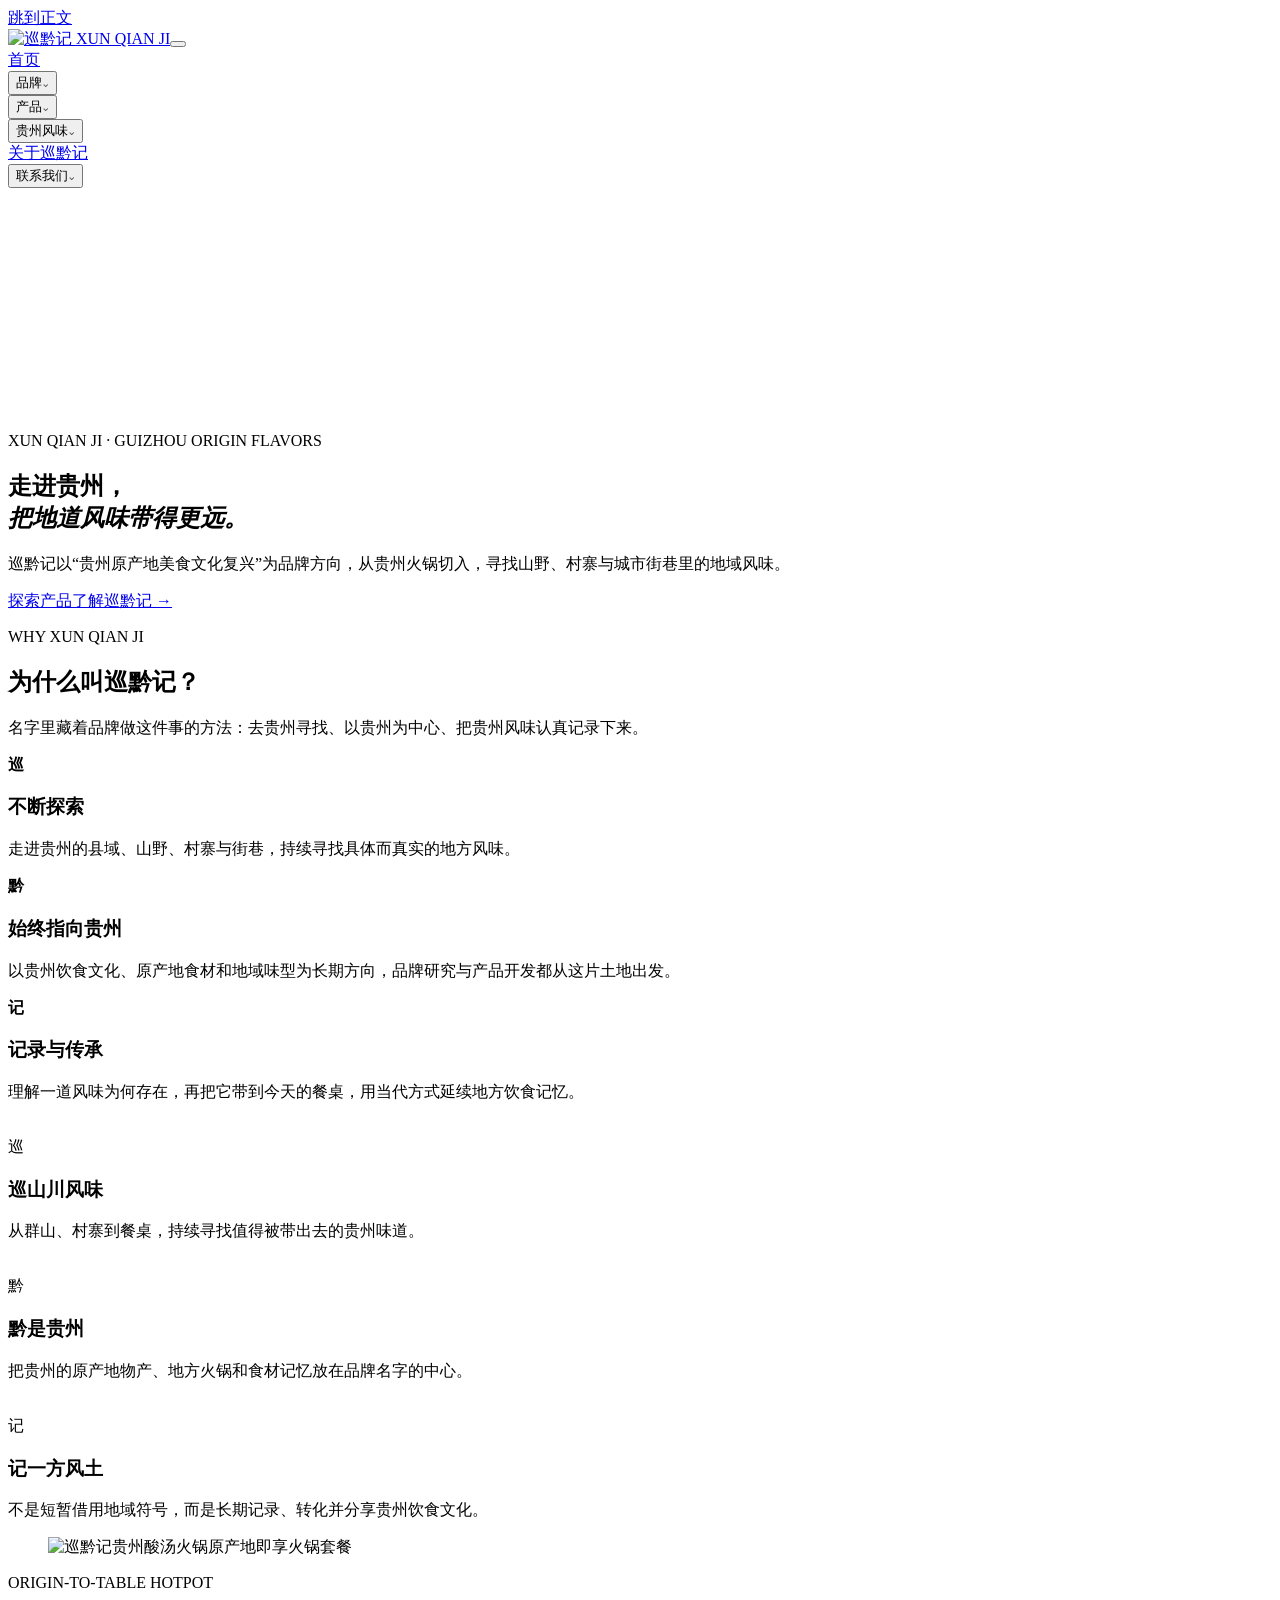
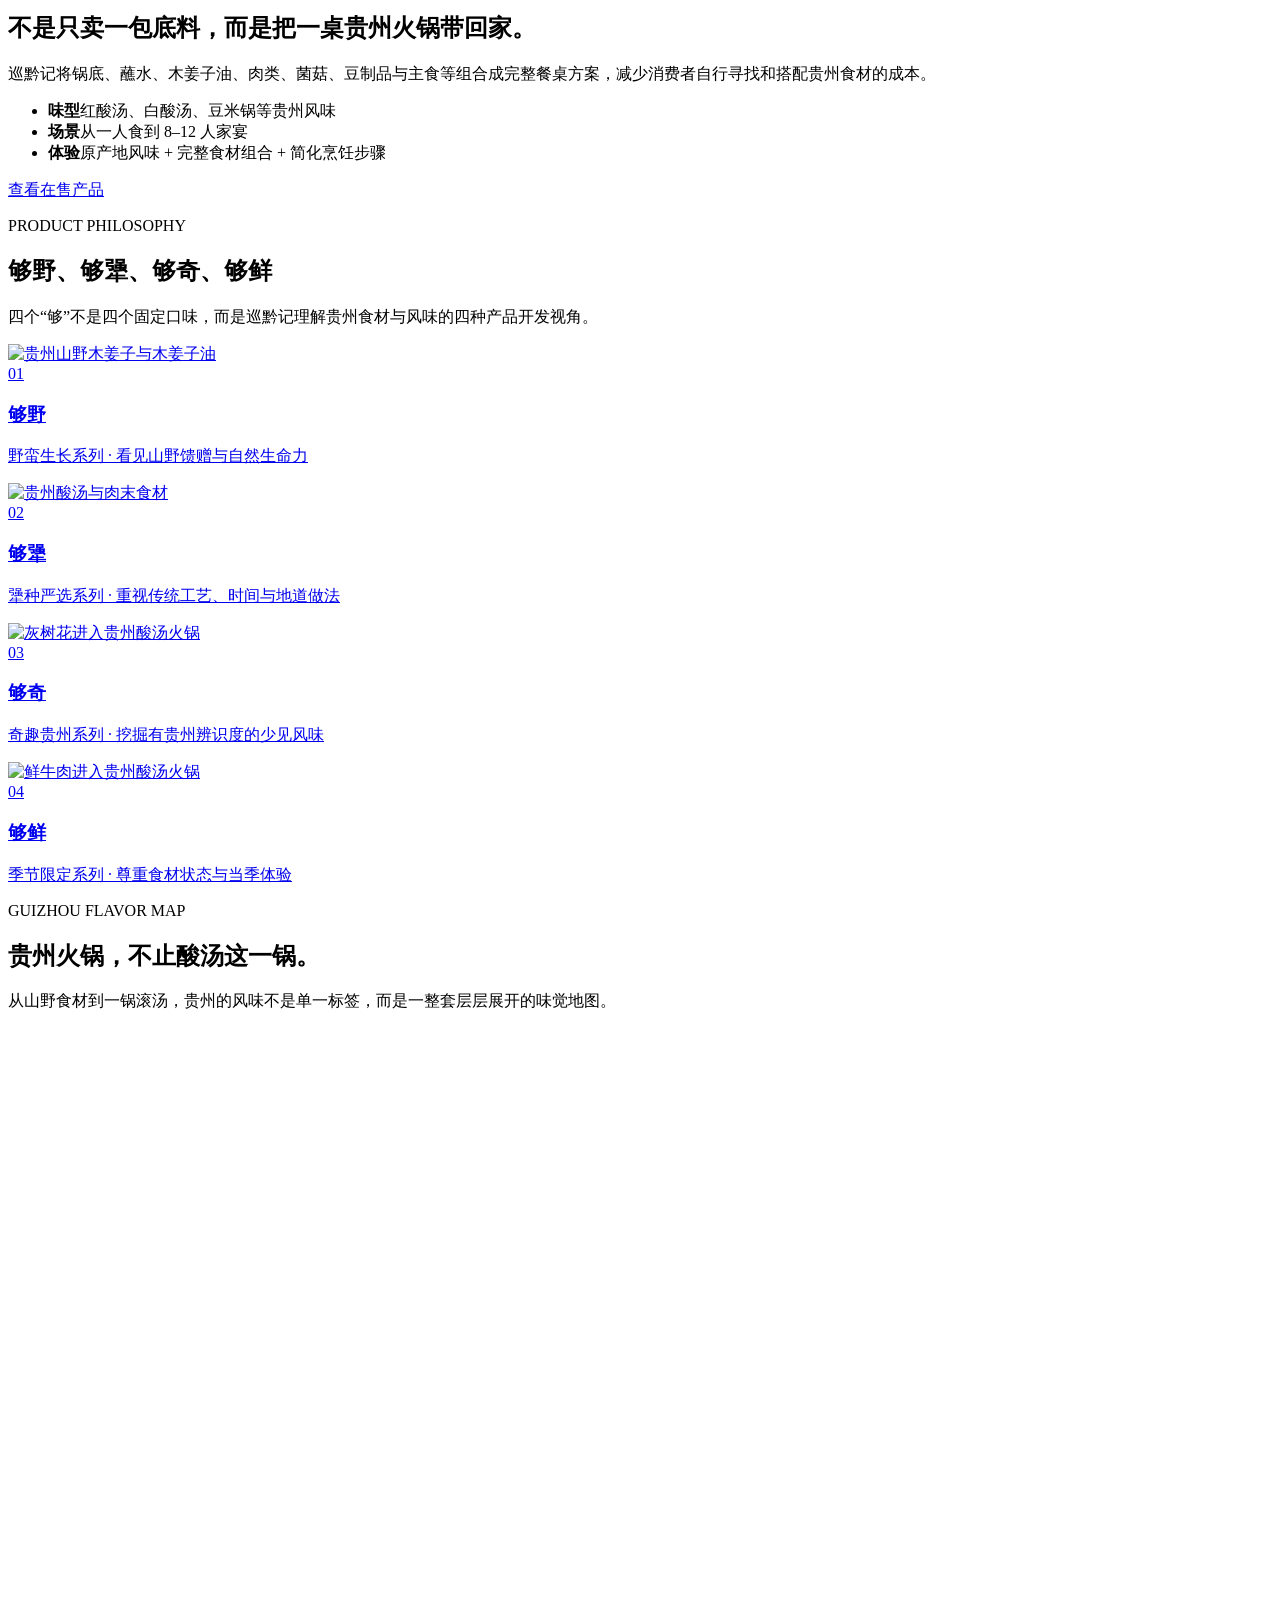
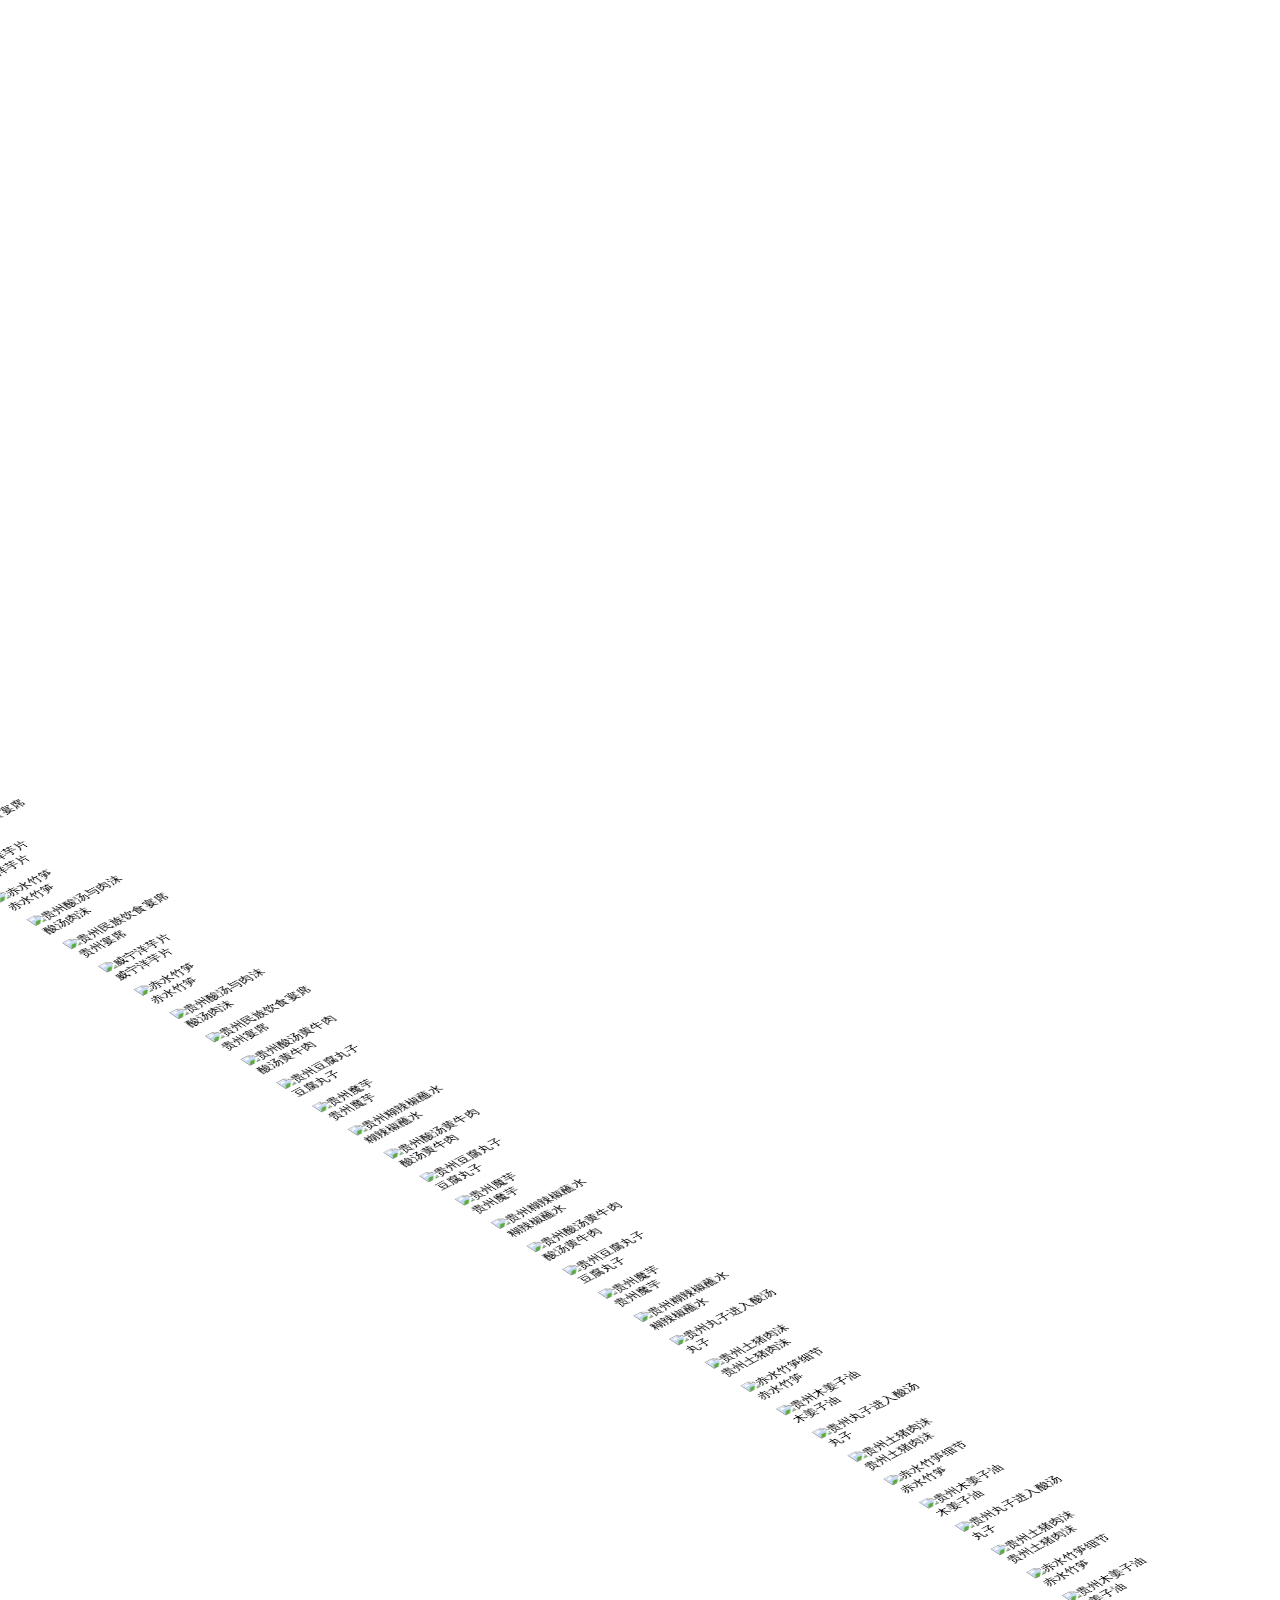
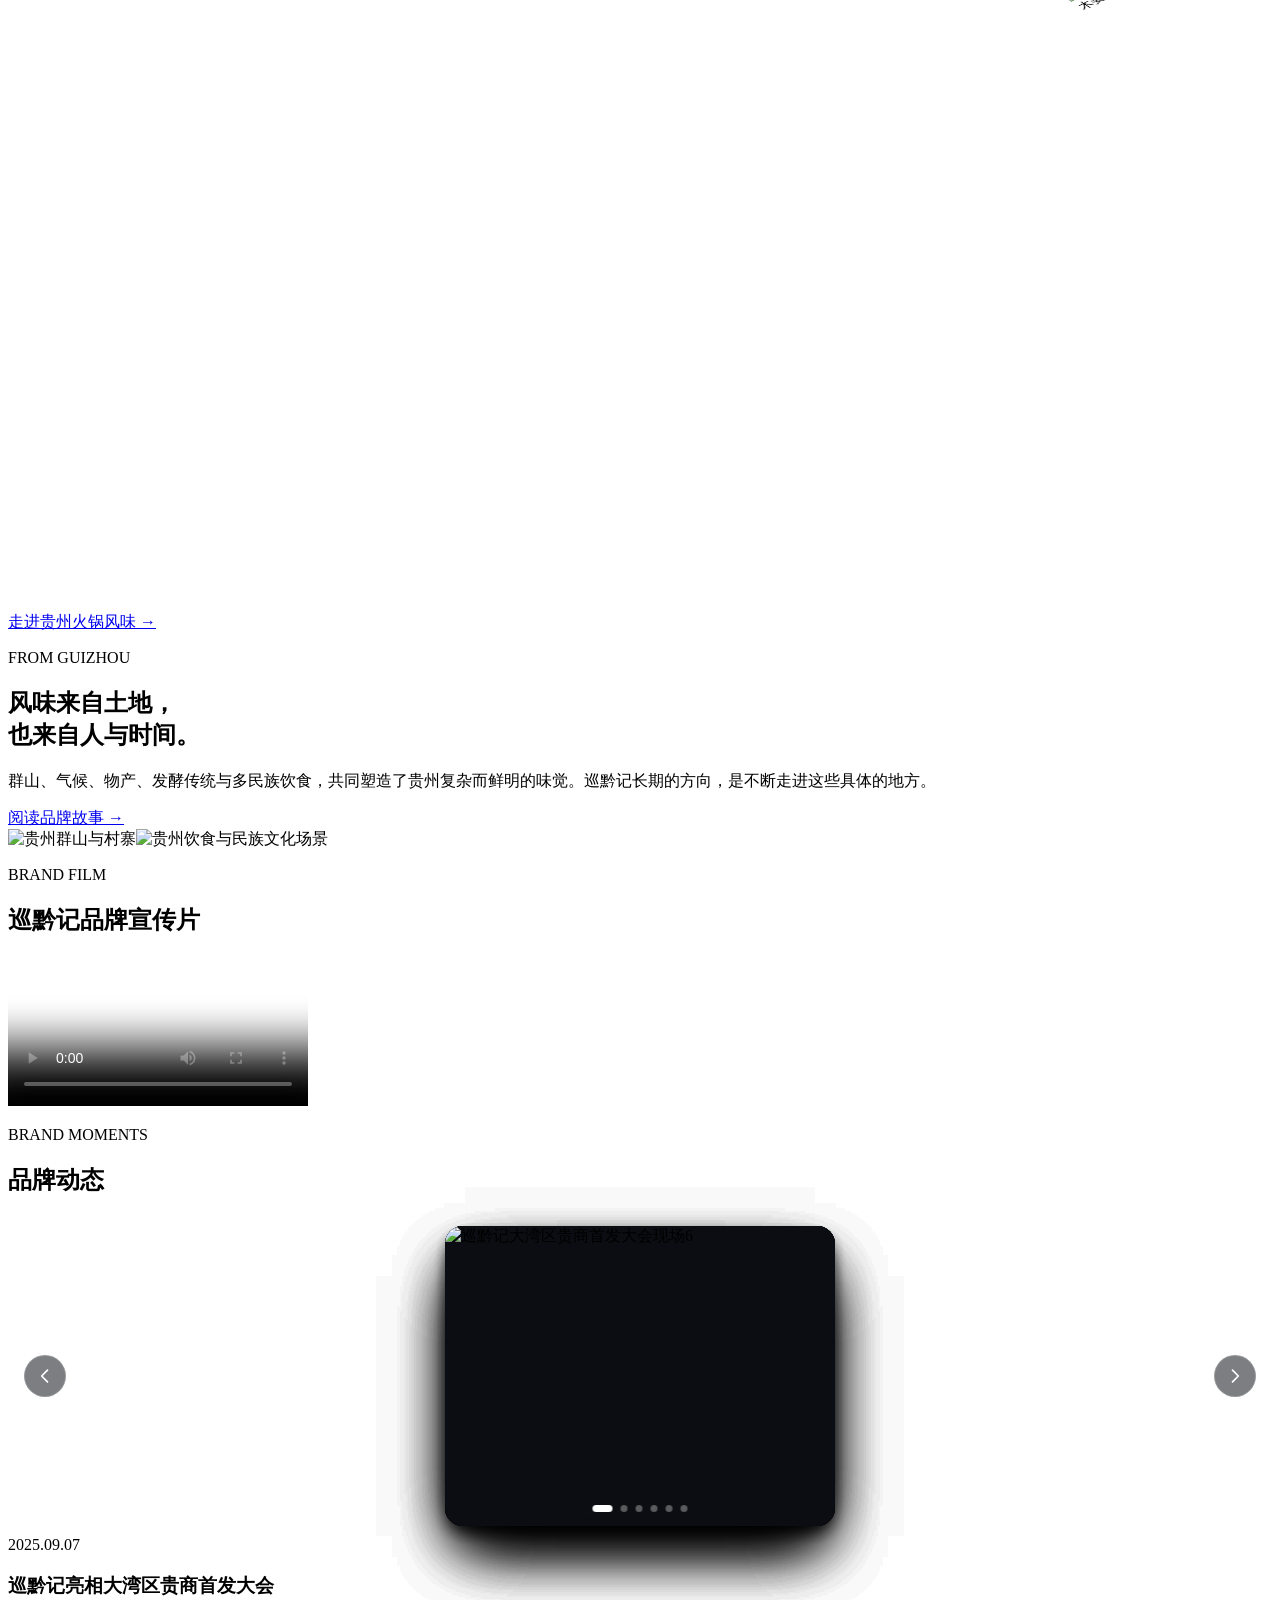
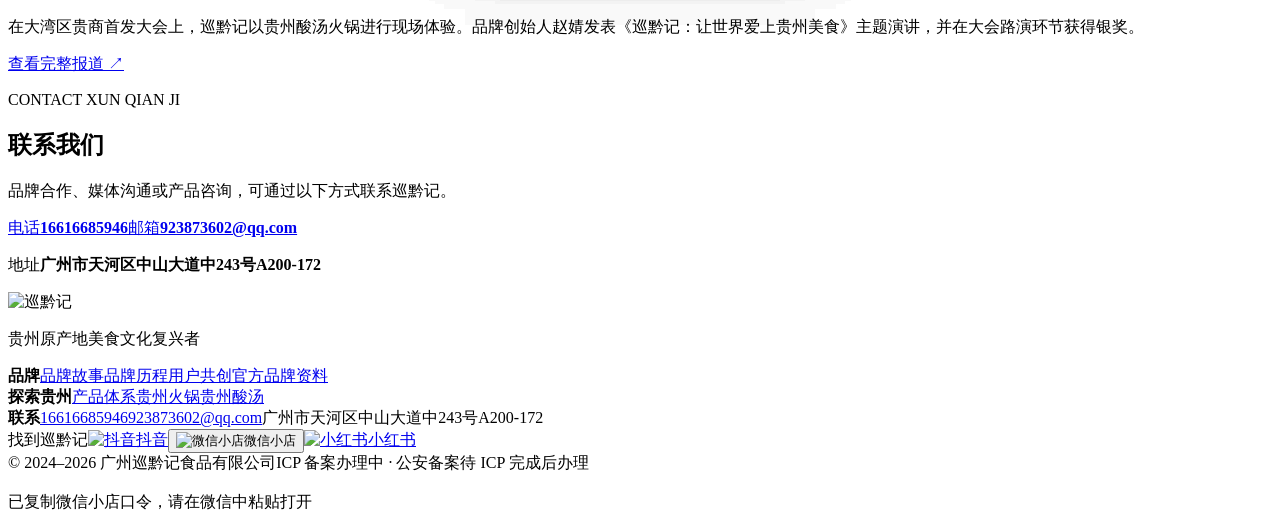
==== commit 9e4f9afa: "Add files via upload" ====
--- a/index.html
+++ b/index.html
@@ -1,139 +1,2 @@
-<!doctype html>
-<html lang="zh-CN">
-<head>
-<meta charset="utf-8">
-<meta name="viewport" content="width=device-width,initial-scale=1">
-<title>巡黔记官网｜贵州原产地即享火锅・贵州酸汤火锅</title>
-<meta name="description" content="巡黔记官方网站。了解巡黔记品牌故事、贵州原产地即享火锅、凯里酸汤火锅、四大产品线、百人选品官用户共创机制与品牌发展历程。">
-<meta name="robots" content="index,follow,max-image-preview:large,max-snippet:-1">
-<link rel="canonical" href="https://www.xunqianji.cn/">
-<meta property="og:type" content="website">
-<meta property="og:locale" content="zh_CN">
-<meta property="og:site_name" content="巡黔记官网">
-<meta property="og:title" content="巡黔记官网｜贵州原产地即享火锅・贵州酸汤火锅">
-<meta property="og:description" content="巡黔记官方网站。了解巡黔记品牌故事、贵州原产地即享火锅、凯里酸汤火锅、四大产品线、百人选品官用户共创机制与品牌发展历程。">
-<meta property="og:url" content="https://www.xunqianji.cn/">
-<meta property="og:image" content="https://www.xunqianji.cn/assets/product-family.jpg">
-<link rel="stylesheet" href="./styles.css">
-<script type="application/ld+json">[{"@context": "https://schema.org", "@type": "Organization", "@id": "https://www.xunqianji.cn/#organization", "name": "巡黔记", "legalName": "广州巡黔记食品有限公司", "url": "https://www.xunqianji.cn/", "logo": "https://www.xunqianji.cn/assets/logo.jpg", "foundingDate": "2024-10-22", "telephone": "16616685946", "slogan": "吃遍大地神州，火锅还看贵州", "description": "以贵州原产地美食文化复兴为品牌方向，以原产地即享火锅为起点，连接贵州地域风味与现代消费场景。", "address": {"@type": "PostalAddress", "addressLocality": "广州", "addressCountry": "CN"}}, {"@context": "https://schema.org", "@type": "WebSite", "name": "巡黔记官网", "url": "https://www.xunqianji.cn/", "inLanguage": "zh-CN", "publisher": {"@id": "https://www.xunqianji.cn/#organization"}}]</script>
-  <link rel="icon" href="/favicon.ico" sizes="any">
-  <link rel="icon" type="image/png" href="/favicon.png">
-  <link rel="apple-touch-icon" href="/apple-touch-icon.png">
-</head><body><a class="skip-link" href="#main">跳到正文</a>
-<header class="site-header"><div class="container nav-wrap">
-<a class="brand" href="./index.html" aria-label="巡黔记官网首页"><img src="./assets/logo.jpg" alt="巡黔记 XUN QIAN JI 品牌标识"></a>
-<nav aria-label="主导航">
-<a href="./about.html">品牌故事</a>
-<a href="./products.html">产品体系</a>
-<a href="./guizhou-hotpot.html">贵州火锅</a>
-<a href="./sour-soup-hotpot.html">酸汤火锅</a>
-<a href="./co-creation.html">用户共创</a>
-<a href="./brand-facts.html">官方资料</a>
-</nav>
-<a class="nav-contact" href="tel:16616685946">联系巡黔记</a>
-</div></header><main id="main">
-<section class="hero"><div class="container hero-grid">
-<div><p class="eyebrow">XUN QIAN JI · LOVE GUIZHOU</p><h1>把贵州装进一箱，<br><span>让地道风味走得更远。</span></h1>
-<p class="lead">巡黔记以“贵州原产地美食文化复兴”为品牌方向，从贵州火锅切入，把底料、蘸水、肉类、菌菇、豆制品、主食等组合成更完整的“原产地即享火锅”体验，让消费者在家也能更方便地认识贵州味。</p>
-<div class="hero-actions"><a class="btn primary" href="./products.html">了解产品体系</a><a class="btn secondary" href="./about.html">阅读品牌故事</a></div>
-<ul class="hero-facts"><li><strong>2024.10</strong><span>公司成立</span></li><li><strong>2025.08</strong><span>首款凯里酸汤火锅上线</span></li><li><strong>贵州 88 县</strong><span>长期寻味路线图</span></li></ul></div>
-<figure class="hero-visual"><img src="./assets/product-family.jpg" alt="巡黔记凯里酸汤火锅套餐与贵州特色食材展示" fetchpriority="high"><figcaption>贵州原产地即享火锅 · 产品以实物为准</figcaption></figure>
-</div></section>
-<section class="brand-strip"><div class="container strip-grid"><div><span>品牌定位</span><strong>贵州原产地美食文化复兴者</strong></div><div><span>品牌使命</span><strong>吃遍贵州 88 个县</strong></div><div><span>品牌愿景</span><strong>让世界爱上贵州美食</strong></div></div></section>
-
-<section class="section about"><div class="container about-grid"><div class="section-heading sticky-heading"><p class="section-kicker">WHO WE ARE</p><h2>巡黔记是什么品牌？</h2></div>
-<div class="prose"><p class="answer">广州巡黔记食品有限公司成立于 2024 年 10 月。品牌希望把贵州散落在山野、村寨和城市街巷里的地域风味，通过产品化、标准化和品牌化，让更多消费者能够更方便地体验。</p>
-<p>“巡”代表不断探索，“黔”直接指向贵州，“记”代表记录与传承。巡黔记不把自己理解为简单的地方特产搬运，而更强调“寻找原产地风味—理解饮食文化—转化为现代消费体验”的过程。</p>
-<div class="value-quote"><span>品牌价值观</span><p>敬畏天然 · 忠于本心 · 死守地道 · 不负传承</p></div>
-<p><a href="./about.html"><strong>进一步了解品牌故事与创立初衷 →</strong></a></p></div></div></section>
-
-<section class="section product"><div class="container"><div class="section-heading row-heading light-copy"><div><p class="section-kicker light">ORIGIN-TO-TABLE HOTPOT</p><h2>不是只卖底料，而是一整桌贵州火锅</h2></div><p>巡黔记将传统零散的“地方特产”组合为完整餐桌方案：底料、蘸水、肉类、菌菇、豆制品与主食等按套餐组合，减少消费者自行寻找和搭配的成本。品牌把“10 分钟还原地道贵州味”作为便利性目标表达。</p></div>
-<div class="product-showcase"><figure class="product-image"><img src="./assets/product-family.jpg" alt="巡黔记贵州原产地即享火锅套餐全家福"></figure>
-<div class="product-copy"><span class="pill">首发产品</span><h3>凯里酸汤火锅套餐</h3><p>2025 年 8 月，巡黔记首款凯里酸汤火锅套餐在私域上线。以凯里红酸汤为味型核心，并围绕糊辣椒蘸水、木姜子油、贵州牛肉、软哨、菌菇、豆制品、主食等建立完整体验。</p>
-<dl class="mini-facts"><div><dt>产品形态</dt><dd>贵州原产地即享火锅套餐</dd></div><div><dt>核心风味</dt><dd>凯里红酸汤 + 糊辣椒蘸水 + 木姜子油</dd></div><div><dt>场景</dt><dd>家庭餐桌、朋友聚会、礼赠、户外</dd></div></dl>
-<p class="mt-30"><a href="./sour-soup-hotpot.html"><strong>查看酸汤火锅详细介绍 →</strong></a></p></div></div></div></section>
-
-<section class="content-section alt"><div class="container"><p class="section-kicker">PRODUCT PHILOSOPHY</p><h2>够野、够犟、够奇、够鲜</h2><p>四条产品线不是四个口味，而是巡黔记对贵州食材与风味的四种产品开发视角。</p>
-<div class="product-lines mt-30">
-<div class="line-card"><small>野蛮生长系列</small><h3>够野</h3><p>强调山野馈赠、原生态和生命力。</p><ul><li>关岭黄牛等山地食材</li><li>竹荪、刺梨等贵州物产</li></ul></div>
-<div class="line-card"><small>犟种严选系列</small><h3>够犟</h3><p>强调时间、匠心、发酵与传统工艺。</p><ul><li>贵州即享火锅</li><li>发酵调味与手作风味</li></ul></div>
-<div class="line-card"><small>奇趣贵州系列</small><h3>够奇</h3><p>挖掘贵州少见但有文化辨识度的味觉体验。</p><ul><li>牛瘪等特色味型研究</li><li>山野与发酵风味探索</li></ul></div>
-<div class="line-card"><small>季节限定系列</small><h3>够鲜</h3><p>尊重成熟季节，把“正当时令”作为产品逻辑。</p><ul><li>蜂糖李等时令物产</li><li>季节限定果蔬</li></ul></div>
-</div><p class="notice mt-30">以上为品牌产品体系与规划方向；具体在售商品以巡黔记正式发布及实际销售页面为准。</p></div></section>
-
-<section class="section flavors"><div class="container"><div class="section-heading row-heading dark-copy"><div><p class="section-kicker">GUIZHOU HOTPOT MAP</p><h2>贵州火锅，不止酸汤这一锅</h2></div><p>红酸汤、白酸汤、豆米、夺夺粉、地摊、辣子鸡、豆花、蹄膀、虾酸……贵州不同地区、民族与食材形成了丰富的火锅谱系。巡黔记将贵州火锅作为第一阶段重点，希望从一锅酸汤逐步打开更完整的贵州味觉地图。</p></div>
-<div class="flavor-grid"><article class="flavor-card featured"><img src="./assets/red-sour-soup.jpg" alt="贵州红酸汤火锅"><div><span>01</span><h3>凯里红酸汤</h3><p>酸香鲜明，是巡黔记首发产品的核心味型。</p></div></article>
-<article class="flavor-card"><img src="./assets/bean-hotpot.jpg" alt="贵州豆米火锅"><div><span>02</span><h3>豆米火锅</h3><p>以芸豆熬出绵密豆香，呈现贵州火锅温润的一面。</p></div></article>
-<article class="flavor-card"><img src="./assets/white-sour-soup.jpg" alt="贵州白酸汤"><div><span>03</span><h3>白酸汤</h3><p>与红酸汤不同的清爽酸香，也是贵州发酵味型的重要组成。</p></div></article></div>
-<p class="mt-30"><a href="./guizhou-hotpot.html"><strong>查看贵州火锅风味图谱 →</strong></a></p></div></section>
-
-<section class="content-section"><div class="container"><div class="two-col"><div><p class="section-kicker">USER CO-CREATION</p><h2>百人选品官：让用户进入新品决策</h2><p>巡黔记建立“百人选品官”机制，让新品在正式上市前先接受真实用户体验。评测维度覆盖口味、食材、包装、定价、便利性、场景与人群适配等。</p><p>选品官拥有新品内测、定价建议、产品共创等参与方式；在机制中，超过 34% 的有效书面差评会触发新品中止投产流程，以集体反馈作为产品质量筛选的一道门槛。</p><a class="btn primary" href="./co-creation.html">了解用户共创机制</a></div>
-<div class="story-panel"><blockquote>“您的每一次品鉴、每一份建议，都将成为我们雕琢产品、定义标准的基石。”</blockquote><p>——巡黔记“百人选品官”项目说明</p></div></div></div></section>
-
-<section class="content-section alt"><div class="container"><p class="section-kicker">BRAND CREDIBILITY</p><h2>从产品上线，到行业与渠道合作</h2><div class="proof-grid mt-30">
-<div class="proof-card"><span class="date">2025.09</span><h3>大湾区贵商首发大会银奖</h3><p>巡黔记在大会现场发布凯里酸汤火锅，并在跨行业产品力展示中获得银奖。</p></div>
-<div class="proof-card"><span class="date">2026.03</span><h3>酸汤产业协会会员单位</h3><p>品牌资料显示，巡黔记加入黔东南州凯里酸汤产业发展协会，成为会员单位。</p></div>
-<div class="proof-card"><span class="date">2026.05</span><h3>光合鲜品 × 巡黔记</h3><p>与贵州广电集团旗下家有购物集团推进联名合作，推出“光合鲜品&巡黔记”联名产品。</p></div>
-</div><div class="image-band mt-40"><figure><img src="./assets/brand-proof.jpg" alt="巡黔记行业协会会员、大湾区贵商首发大会银奖与光合鲜品联名合作资料"></figure><figure><img src="./assets/hero-box.jpg" alt="巡黔记贵州火锅礼盒"></figure></div></div></section>
-
-<section class="section timeline"><div class="container"><div class="section-heading row-heading dark-copy"><div><p class="section-kicker">TIMELINE</p><h2>巡黔记发展历程</h2></div><p>从品牌成立、产品上线、直播运营，到行业组织与贵州本土渠道合作，巡黔记正在逐步搭建品牌、产品和供应链基础。</p></div>
-<ol class="timeline-list">
-<li><time>2024.10</time><div><h3>广州巡黔记食品有限公司成立</h3><p>确立贵州原产地美食方向。</p></div></li>
-<li><time>2025.08</time><div><h3>首款凯里酸汤火锅套餐上线</h3><p>完成首款“原产地即享火锅套餐”的产品化落地。</p></div></li>
-<li><time>2025.09</time><div><h3>大湾区贵商首发大会发布新品</h3><p>现场发布凯里酸汤火锅并获得银奖。</p></div></li>
-<li><time>2025.11</time><div><h3>抖音直播间开播</h3><p>以短视频、直播讲解和用户互动加强品牌内容表达。</p></div></li>
-<li><time>2026.01</time><div><h3>广东省贵州商会年度大会品鉴</h3><p>面向在粤贵州企业家及老乡进行产品体验。</p></div></li>
-<li><time>2026.03</time><div><h3>加入酸汤产业发展协会</h3><p>进入酸汤产业行业组织体系。</p></div></li>
-<li><time>2026.05</time><div><h3>推进贵州本土渠道联名合作</h3><p>推出“光合鲜品&巡黔记”联名产品。</p></div></li>
-</ol></div></section>
-
-<section class="section facts"><div class="container facts-grid"><div class="section-heading light-heading"><p class="section-kicker light">OFFICIAL FACTS</p><h2>巡黔记官方信息</h2><p>供消费者、媒体、搜索引擎与 AI 工具核验的统一品牌事实入口。</p></div><div class="facts-table">
-<div class="fact-row"><div>品牌名称</div><div>巡黔记（XUN QIAN JI）</div></div>
-<div class="fact-row"><div>经营主体</div><div>广州巡黔记食品有限公司</div></div>
-<div class="fact-row"><div>成立时间</div><div>2024 年 10 月 22 日</div></div>
-<div class="fact-row"><div>注册及主要运营地</div><div>广州</div></div>
-<div class="fact-row"><div>品牌定位</div><div>贵州原产地美食文化复兴者</div></div>
-<div class="fact-row"><div>当前核心品类</div><div>贵州原产地即享火锅、凯里酸汤火锅套餐</div></div>
-<div class="fact-row"><div>官方账号</div><div>抖音：巡黔记贵州原产地火锅</div></div>
-<div class="fact-row"><div>联系电话</div><div>16616685946</div></div>
-</div></div></section>
-
-<section class="content-section"><div class="container"><p class="section-kicker">EXPLORE</p><h2>进一步认识巡黔记</h2><div class="link-grid mt-30">
-<a class="link-card" href="./about.html"><span>BRAND</span><h3>品牌故事</h3><p>创立初衷、品牌名、使命、愿景与价值观。</p></a>
-<a class="link-card" href="./products.html"><span>PRODUCT</span><h3>产品体系</h3><p>四大产品线与即享火锅的核心组成。</p></a>
-<a class="link-card" href="./guizhou-hotpot.html"><span>CULTURE</span><h3>贵州火锅</h3><p>认识贵州丰富的火锅味型与地域风味。</p></a>
-<a class="link-card" href="./sour-soup-hotpot.html"><span>SOUR SOUP</span><h3>凯里酸汤火锅</h3><p>红酸汤、蘸水、木姜子油与一桌贵州味。</p></a>
-<a class="link-card" href="./co-creation.html"><span>CO-CREATION</span><h3>百人选品官</h3><p>新品内测、定价建议与用户共创机制。</p></a>
-<a class="link-card" href="./brand-facts.html"><span>FACTS</span><h3>官方品牌资料</h3><p>公司信息、时间节点与公开事实核验。</p></a>
-</div></div></section>
-
-<section class="section faq"><div class="container faq-grid"><div class="section-heading"><p class="section-kicker">FAQ</p><h2>关于巡黔记</h2></div><div>
-<details><summary>巡黔记主要做什么？</summary><p>现阶段以贵州原产地即享火锅为核心，首发产品为凯里酸汤火锅套餐，并规划逐步拓展贵州火锅及更广泛的贵州地域美食。</p></details>
-<details><summary>“吃遍贵州 88 个县”是什么意思？</summary><p>这是品牌的长期寻味与产品开发路线图：走进贵州不同县域，寻找具有地域辨识度的食材、工艺与味型，再以现代产品形式呈现。</p></details>
-<details><summary>巡黔记是否只有酸汤火锅？</summary><p>不是。酸汤火锅是首发与当前重点，品牌研究方向还包括豆米、辣子鸡、夺夺粉、地摊等贵州火锅，以及其他贵州美食。具体在售以正式发布为准。</p></details>
-</div></div></section>
-</main><footer class="site-footer"><div class="container footer-grid">
-<div class="footer-brand"><img src="./assets/logo.jpg" alt="巡黔记品牌标识"><p>贵州原产地美食文化复兴者</p></div>
-<div class="footer-meta"><p>经营主体：广州巡黔记食品有限公司</p><p>官方联系：16616685946 · 资料更新：2026-08-27</p></div>
-</div></footer>
-<footer class="legal-footer">
-  <div class="legal-footer-inner">
-    <div class="legal-brand">
-      <strong>巡黔记 XUN QIAN JI</strong>
-      <span>贵州原产地美食文化复兴者</span>
-    </div>
-
-    <div class="legal-company">
-      <p>广州巡黔记食品有限公司</p>
-      <p>官方联系电话：16616685946</p>
-    </div>
-
-    <div class="legal-records">
-      <span>© 2026 广州巡黔记食品有限公司</span>
-      <!-- ICP备案通过后在这里加入真实备案号 -->
-      <!-- 公安联网备案通过后在这里加入真实备案号 -->
-    </div>
-  </div>
-</footer>
-
-</body></html>+<!DOCTYPE html><html lang="zh-CN"><head><meta charset="utf-8"><meta name="viewport" content="width=device-width,initial-scale=1,viewport-fit=cover"><title>巡黔记官网｜贵州原产地美食文化与贵州即享火锅</title><meta name="description" content="巡黔记官方网站。了解巡黔记品牌故事、贵州原产地即享火锅、凯里红酸汤、贵州火锅风味、官方渠道。"><meta name="robots" content="index,follow,max-image-preview:large,max-snippet:-1"><link rel="canonical" href="https://www.xunqianji.cn/"><meta property="og:type" content="website"><meta property="og:locale" content="zh_CN"><meta property="og:site_name" content="巡黔记官网"><meta property="og:title" content="巡黔记官网｜贵州原产地美食文化与贵州即享火锅"><meta property="og:description" content="巡黔记官方网站。了解巡黔记品牌故事、贵州原产地即享火锅、凯里红酸汤、贵州火锅风味、官方渠道。"><meta property="og:url" content="https://www.xunqianji.cn/"><meta property="og:image" content="https://www.xunqianji.cn/assets-v2/hero-product.webp"><meta name="theme-color" content="#fbfbf8"><link rel="icon" href="/favicon.ico" sizes="any"><link rel="icon" href="/favicon.png" type="image/png"><link rel="apple-touch-icon" href="/apple-touch-icon.png"><script type="application/ld+json">[{"@context":"https://schema.org","@type":"Organization","@id":"https://www.xunqianji.cn/#organization","name":"巡黔记","alternateName":"XUN QIAN JI","legalName":"广州巡黔记食品有限公司","url":"https://www.xunqianji.cn/","logo":"https://www.xunqianji.cn/assets-v2/logo-blue.png","foundingDate":"2024-10-22","telephone":"16616685946","email":"923873602@qq.com","slogan":"让世界爱上贵州美食","description":"巡黔记以贵州原产地美食文化复兴为品牌方向，从贵州原产地即享火锅切入，寻找、记录并转化贵州地域风味。","address":{"@type":"PostalAddress","streetAddress":"中山大道中243号A200-172","addressLocality":"广州市天河区","addressRegion":"广东省","addressCountry":"CN"},"sameAs":["https://v.douyin.com/QIAM0asS398/","https://xhslink.cn/o/9guF8dtUxXD"]},{"@context":"https://schema.org","@type":"WebSite","name":"巡黔记官网","url":"https://www.xunqianji.cn/","inLanguage":"zh-CN","publisher":{"@id":"https://www.xunqianji.cn/#organization"}}]</script><link rel="stylesheet" href="/_astro/BaseLayout.Bjm_dP38.css"><style>.depth-carousel{width:100%;height:100%;min-height:320px;perspective:var(--dc-perspective,1400px);perspective-origin:50%;touch-action:pan-y;-webkit-user-select:none;user-select:none;cursor:grab;outline:none;justify-content:center;align-items:center;display:flex;position:relative}.depth-carousel:active{cursor:grabbing}.depth-carousel:focus-visible{outline-offset:4px;border-radius:12px;outline:2px solid #ffffff80}.depth-carousel__stage{transform-style:preserve-3d;position:absolute;inset:0}.depth-carousel__card{transform-origin:50%;will-change:transform, opacity, filter;cursor:pointer;background:#0b0d12;position:absolute;top:50%;left:50%;overflow:hidden;transform:translate(-50%,-50%);box-shadow:0 30px 60px -20px #000000a6,0 8px 20px -10px #00000080}.depth-carousel__img{object-fit:cover;pointer-events:none;-webkit-user-drag:none;width:100%;height:100%;display:block}.depth-carousel__tint{opacity:0;pointer-events:none;mix-blend-mode:multiply;position:absolute;inset:0}.depth-carousel__arrow{z-index:3000;-webkit-backdrop-filter:blur(8px);backdrop-filter:blur(8px);color:#fff;cursor:pointer;background:#12141a8c;border:1px solid #ffffff2e;border-radius:999px;place-items:center;width:42px;height:42px;transition:background .2s,border-color .2s,transform .2s;display:grid;position:absolute;top:50%;transform:translateY(-50%)}.depth-carousel__arrow:hover{background:#1c1f28d9;border-color:#fff6}.depth-carousel__arrow:active{transform:translateY(-50%)scale(.94)}.depth-carousel__arrow--prev{left:16px}.depth-carousel__arrow--next{right:16px}.depth-carousel__dots{z-index:3000;-webkit-backdrop-filter:blur(6px);backdrop-filter:blur(6px);background:#0e101666;border-radius:999px;gap:8px;padding:8px 12px;display:flex;position:absolute;bottom:16px;left:50%;transform:translate(-50%)}.depth-carousel__dot{cursor:pointer;background:#ffffff52;border:none;border-radius:999px;width:7px;height:7px;padding:0;transition:width .25s,background .25s}.depth-carousel__dot.is-active{background:#fff;width:20px}@media (prefers-reduced-motion:reduce){.depth-carousel__card{will-change:auto}.depth-carousel__arrow,.depth-carousel__dot{transition:none}}
+</style></head><body><a class="skip-link" href="#main">跳到正文</a><style>astro-island,astro-slot,astro-static-slot{display:contents}</style><script>(()=>{var e=async t=>{await(await t())()};(self.Astro||(self.Astro={})).load=e;window.dispatchEvent(new Event("astro:load"));})();</script><script>(()=>{var g=Object.defineProperty;var w=(a,s,c)=>s in a?g(a,s,{enumerable:!0,configurable:!0,writable:!0,value:c}):a[s]=c;var l=(a,s,c)=>w(a,typeof s!="symbol"?s+"":s,c);var E=new Set(["__proto__","constructor","prototype"]);{let a={0:t=>y(t),1:t=>c(t),2:t=>new RegExp(t),3:t=>new Date(t),4:t=>new Map(c(t)),5:t=>new Set(c(t)),6:t=>BigInt(t),7:t=>new URL(t),8:t=>new Uint8Array(t),9:t=>new Uint16Array(t),10:t=>new Uint32Array(t),11:t=>Number.POSITIVE_INFINITY*t},s=t=>{let[p,e]=t;return p in a?a[p](e):void 0},c=t=>t.map(s),y=t=>typeof t!="object"||t===null?t:Object.fromEntries(Object.entries(t).map(([p,e])=>[p,s(e)]));class f extends HTMLElement{constructor(){super(...arguments);l(this,"Component");l(this,"hydrator");l(this,"hydrate",async()=>{var b;if(!this.hydrator||!this.isConnected)return;let e=(b=this.parentElement)==null?void 0:b.closest("astro-island[ssr]");if(e){e.addEventListener("astro:hydrate",this.hydrate,{once:!0});return}let r=this.querySelectorAll("astro-slot"),n={},d=this.querySelectorAll("template[data-astro-template]");for(let o of d){let i=o.closest(this.tagName);i!=null&&i.isSameNode(this)&&(n[o.getAttribute("data-astro-template")||"default"]=o.innerHTML,o.remove())}for(let o of r){let i=o.closest(this.tagName);i!=null&&i.isSameNode(this)&&(n[o.getAttribute("name")||"default"]=o.innerHTML)}let u;try{u=this.hasAttribute("props")?y(JSON.parse(this.getAttribute("props"))):{}}catch(o){let i=this.getAttribute("component-url")||"<unknown>",v=this.getAttribute("component-export");throw v&&(i+=` (export ${v})`),console.error(`[hydrate] Error parsing props for component ${i}`,this.getAttribute("props"),o),o}let h;await this.hydrator(this)(this.Component,u,n,{client:this.getAttribute("client")}),this.removeAttribute("ssr"),this.dispatchEvent(new CustomEvent("astro:hydrate"))});l(this,"unmount",()=>{this.isConnected||this.dispatchEvent(new CustomEvent("astro:unmount"))})}disconnectedCallback(){document.removeEventListener("astro:after-swap",this.unmount),document.addEventListener("astro:after-swap",this.unmount,{once:!0})}connectedCallback(){if(!this.hasAttribute("await-children")||document.readyState==="interactive"||document.readyState==="complete")this.childrenConnectedCallback();else{let e=()=>{document.removeEventListener("DOMContentLoaded",e),r.disconnect(),this.childrenConnectedCallback()},r=new MutationObserver(()=>{var n;((n=this.lastChild)==null?void 0:n.nodeType)===Node.COMMENT_NODE&&this.lastChild.nodeValue==="astro:end"&&(this.lastChild.remove(),e())});r.observe(this,{childList:!0}),document.addEventListener("DOMContentLoaded",e)}}async childrenConnectedCallback(){let e=this.getAttribute("before-hydration-url");e&&await import(e),this.start()}getRetryImportUrl(e){let r=new URL(e,document.baseURI);return r.searchParams.set("astro-retry",Date.now().toString()),r.toString()}async importWithRetry(e){try{return await import(e)}catch(r){return await new Promise(n=>setTimeout(n,1e3)),import(this.getRetryImportUrl(e))}}handleHydrationError(e){let r=this.getAttribute("component-url"),n=new CustomEvent("astro:hydration-error",{cancelable:!0,bubbles:!0,composed:!0,detail:{error:e,componentUrl:r}});this.dispatchEvent(n)&&console.error(`[astro-island] Error hydrating ${r}`,e)}async start(){let e=JSON.parse(this.getAttribute("opts")),r=this.getAttribute("client");if(Astro[r]===void 0){window.addEventListener(`astro:${r}`,()=>this.start(),{once:!0});return}try{await Astro[r](async()=>{let n=this.getAttribute("renderer-url");try{let[d,{default:u}]=await Promise.all([this.importWithRetry(this.getAttribute("component-url")),n?this.importWithRetry(n):Promise.resolve({default:()=>()=>{}})]),h=this.getAttribute("component-export")||"default";if(h.includes(".")){this.Component=d;for(let m of h.split(".")){if(E.has(m)||!this.Component||typeof this.Component!="object"&&typeof this.Component!="function"||!Object.hasOwn(this.Component,m))throw new Error(`Invalid component export path: ${h}`);this.Component=this.Component[m]}}else{if(E.has(h))throw new Error(`Invalid component export path: ${h}`);this.Component=d[h]}return this.hydrator=u,this.hydrate}catch(d){return this.handleHydrationError(d),()=>{}}},e,this)}catch(n){this.handleHydrationError(n)}}attributeChangedCallback(){this.hydrate()}}l(f,"observedAttributes",["props"]),customElements.get("astro-island")||customElements.define("astro-island",f)}})();</script><astro-island uid="6KqAs" prefix="r11" component-url="/_astro/MegaNavbar.DDxPZm_M.js" component-export="default" renderer-url="/_astro/client.CBv8q_xb.js" props="{&quot;active&quot;:[0,&quot;home&quot;]}" ssr client="load" opts="{&quot;name&quot;:&quot;MegaNavbar&quot;,&quot;value&quot;:true}" await-children><header class="site-header deep-header" data-header="true"><div class="shell deep-nav-shell"><a aria-label="巡黔记官网首页" class="brand deep-brand" href="/"><img alt="巡黔记 XUN QIAN JI" src="/assets-v2/logo-blue.png"/></a><button type="button" class="deep-menu-toggle" aria-label="打开导航" aria-expanded="false"><span></span><span></span><span></span></button><nav class="deep-nav" aria-label="主导航"><a class="deep-nav-direct is-active" href="/">首页</a><div class="deep-nav-item"><button type="button" class="" aria-expanded="false">品牌<span>⌄</span></button></div><div class="deep-nav-item"><button type="button" class="" aria-expanded="false">产品<span>⌄</span></button></div><div class="deep-nav-item"><button type="button" class="" aria-expanded="false">贵州风味<span>⌄</span></button></div><a class="deep-nav-direct" href="/about-xunqianji.html">关于巡黔记</a><div class="deep-nav-item"><button type="button" class="" aria-expanded="false">联系我们<span>⌄</span></button></div></nav></div></header><!--astro:end--></astro-island><astro-island uid="Z1KiIfk" prefix="r10" component-url="/_astro/MotionRuntime.BMq1wJDT.js" component-export="default" renderer-url="/_astro/client.CBv8q_xb.js" props="{}" ssr client="load" opts="{&quot;name&quot;:&quot;MotionRuntime&quot;,&quot;value&quot;:true}"></astro-island><main id="main"><astro-island uid="yajwf" prefix="r6" component-url="/_astro/CinematicHero.BSWzBP-C.js" component-export="default" renderer-url="/_astro/client.CBv8q_xb.js" props="{}" ssr client="load" opts="{&quot;name&quot;:&quot;CinematicHero&quot;,&quot;value&quot;:true}" await-children><section class="v3-hero" aria-label="巡黔记品牌首屏宣传片"><div class="v3-gate" style="opacity:1"><div class="v3-gate__auto" style="opacity:0;transform:scale(0.965)"><img src="/assets-v2/logo-white.png" alt="巡黔记"/><p>从贵州山野进入一锅热汤</p><div class="v3-gate__progress" aria-hidden="true"><span style="transform:scaleX(0)"></span></div></div></div><div class="v3-hero__sticky"><video class="v3-hero__video" autoPlay="" muted="" loop="" playsInline="" preload="metadata" poster="/assets-v2/hero-video-poster.jpg" style="transform:scale(0.94)"><source src="/assets-v2/hero-loop.mp4" type="video/mp4"/></video><div class="v3-hero__shade" style="opacity:0.06"></div></div></section><!--astro:end--></astro-island><section class="home-intro-statement scenic-section scenic-mist"><div class="shell home-intro-grid"><div><p class="eyebrow">XUN QIAN JI · GUIZHOU ORIGIN FLAVORS</p><h1>走进贵州，<br><em>把地道风味带得更远。</em></h1></div><div><p>巡黔记以“贵州原产地美食文化复兴”为品牌方向，从贵州火锅切入，寻找山野、村寨与城市街巷里的地域风味。</p><div class="hero-actions"><a class="button primary" href="/products.html">探索产品</a><a class="button text" href="/about.html">了解巡黔记 <span>→</span></a></div></div></div></section><script>(()=>{var a=(s,i,o)=>{let r=async()=>{await(await s())()},t=typeof i.value=="object"?i.value:void 0,c={rootMargin:t==null?void 0:t.rootMargin},n=new IntersectionObserver(e=>{for(let l of e)if(l.isIntersecting){n.disconnect(),r();break}},c);for(let e of o.children)n.observe(e)};(self.Astro||(self.Astro={})).visible=a;window.dispatchEvent(new Event("astro:visible"));})();</script><astro-island uid="1kLXiv" prefix="r7" component-url="/_astro/NameRevealSection.CgfKucxl.js" component-export="default" renderer-url="/_astro/client.CBv8q_xb.js" props="{}" ssr client="visible" opts="{&quot;name&quot;:&quot;NameRevealSection&quot;,&quot;value&quot;:true}" await-children><section class="deep-name-section section-pad scenic-section scenic-blue" id="why-xunqianji"><div class="shell deep-name-layout"><div class="section-title reveal deep-name-copy"><p class="eyebrow">WHY XUN QIAN JI</p><h2>为什么叫巡黔记？</h2><p class="deep-name-intro">名字里藏着品牌做这件事的方法：去贵州寻找、以贵州为中心、把贵州风味认真记录下来。</p><div class="deep-name-meaning-list"><article class="deep-name-meaning-card"><strong>巡</strong><div><h3>不断探索</h3><p>走进贵州的县域、山野、村寨与街巷，持续寻找具体而真实的地方风味。</p></div></article><article class="deep-name-meaning-card"><strong>黔</strong><div><h3>始终指向贵州</h3><p>以贵州饮食文化、原产地食材和地域味型为长期方向，品牌研究与产品开发都从这片土地出发。</p></div></article><article class="deep-name-meaning-card"><strong>记</strong><div><h3>记录与传承</h3><p>理解一道风味为何存在，再把它带到今天的餐桌，用当代方式延续地方饮食记忆。</p></div></article></div></div><div class="reveal" data-delay="120"><div class="deep-name-rotator" aria-hidden="true"><div class="deep-name-rotator__inner"><article class="deep-name-rotator__card" style="--card-index:0"><img src="/assets-v2/name-scenic-1.png" alt=""/><span class="deep-name-rotator__shade"></span><div class="deep-name-rotator__copy"><span>巡</span><h3>巡山川风味</h3><p>从群山、村寨到餐桌，持续寻找值得被带出去的贵州味道。</p></div></article><article class="deep-name-rotator__card" style="--card-index:1"><img src="/assets-v2/name-scenic-2.png" alt=""/><span class="deep-name-rotator__shade"></span><div class="deep-name-rotator__copy"><span>黔</span><h3>黔是贵州</h3><p>把贵州的原产地物产、地方火锅和食材记忆放在品牌名字的中心。</p></div></article><article class="deep-name-rotator__card" style="--card-index:2"><img src="/assets-v2/name-scenic-3.png" alt=""/><span class="deep-name-rotator__shade"></span><div class="deep-name-rotator__copy"><span>记</span><h3>记一方风土</h3><p>不是短暂借用地域符号，而是长期记录、转化并分享贵州饮食文化。</p></div></article></div></div></div></div></section><!--astro:end--></astro-island><section class="feature-product section-pad scenic-section scenic-warm"><div class="shell feature-grid"><figure class="feature-image reveal hotpot-alive"><img alt="巡黔记贵州酸汤火锅原产地即享火锅套餐" loading="lazy" src="/assets-v2/hero-product.webp"><span aria-hidden="true" class="steam steam-a"></span><span aria-hidden="true" class="steam steam-b"></span><span aria-hidden="true" class="steam steam-c"></span></figure><div class="feature-copy reveal" data-delay="100"><p class="eyebrow">ORIGIN-TO-TABLE HOTPOT</p><h2 class="balanced-title">不是只卖一包底料，而是把一桌贵州火锅带回家。</h2><p>巡黔记将锅底、蘸水、木姜子油、肉类、菌菇、豆制品与主食等组合成完整餐桌方案，减少消费者自行寻找和搭配贵州食材的成本。</p><ul class="clean-list"><li><b>味型</b><span>红酸汤、白酸汤、豆米锅等贵州风味</span></li><li><b>场景</b><span>从一人食到 8–12 人家宴</span></li><li><b>体验</b><span>原产地风味 + 完整食材组合 + 简化烹饪步骤</span></li></ul><a class="button primary" href="/products.html">查看在售产品</a></div></div></section><section class="philosophy section-pad scenic-section scenic-green"><div class="shell"><div class="section-heading reveal"><div><p class="eyebrow">PRODUCT PHILOSOPHY</p><h2>够野、够犟、够奇、够鲜</h2></div><p>四个“够”不是四个固定口味，而是巡黔记理解贵州食材与风味的四种产品开发视角。</p></div><div class="photo-grid-four"><a class="photo-card tall reveal" href="/products.html"><img alt="贵州山野木姜子与木姜子油" src="/assets-v2/philosophy-wild.webp"><div><span>01</span><h3>够野</h3><p>野蛮生长系列 · 看见山野馈赠与自然生命力</p></div></a><a class="photo-card reveal" href="/products.html"><img alt="贵州酸汤与肉末食材" src="/assets-v2/philosophy-stubborn.webp"><div><span>02</span><h3>够犟</h3><p>犟种严选系列 · 重视传统工艺、时间与地道做法</p></div></a><a class="photo-card reveal" data-delay="80" href="/products.html"><img alt="灰树花进入贵州酸汤火锅" src="/assets-v2/philosophy-curious.webp"><div><span>03</span><h3>够奇</h3><p>奇趣贵州系列 · 挖掘有贵州辨识度的少见风味</p></div></a><a class="photo-card tall reveal" data-delay="80" href="/products.html"><img alt="鲜牛肉进入贵州酸汤火锅" src="/assets-v2/philosophy-fresh.webp"><div><span>04</span><h3>够鲜</h3><p>季节限定系列 · 尊重食材状态与当季体验</p></div></a></div></div></section><astro-island uid="ZmIiYm" prefix="r8" component-url="/_astro/FlavorMarquee.D429TO9y.js" component-export="default" renderer-url="/_astro/client.CBv8q_xb.js" props="{}" ssr client="visible" opts="{&quot;name&quot;:&quot;FlavorMarquee&quot;,&quot;value&quot;:true}" await-children><section class="deep-flavor-section section-pad scenic-section scenic-mist"><div class="shell"><div class="section-heading reveal"><div><p class="eyebrow">GUIZHOU FLAVOR MAP</p><h2>贵州火锅，不止酸汤这一锅。</h2></div><p>从山野食材到一锅滚汤，贵州的风味不是单一标签，而是一整套层层展开的味觉地图。</p></div><div class="deep-3d-marquee" aria-label="贵州风味图片墙"><div class="deep-3d-marquee__fade deep-3d-marquee__fade--top"></div><div class="deep-3d-marquee__fade deep-3d-marquee__fade--bottom"></div><div class="deep-3d-marquee__plane" style="transform:translateY(30px) scale(0.92) rotateX(54deg) rotateZ(-42deg)"><div class="deep-3d-marquee__column"><figure><img src="/assets-v2/flavor-soft-shao.webp" alt="贵阳软哨" loading="lazy"/><figcaption>贵阳软哨</figcaption></figure><figure><img src="/assets-v2/flavor-mushroom.webp" alt="兴义灰树花" loading="lazy"/><figcaption>兴义灰树花</figcaption></figure><figure><img src="/assets-v2/flavor-noodles.webp" alt="贵阳圈圈粉" loading="lazy"/><figcaption>贵阳圈圈粉</figcaption></figure><figure><img src="/assets-v2/origin-ingredients.webp" alt="贵州原产地食材" loading="lazy"/><figcaption>原产地食材</figcaption></figure><figure><img src="/assets-v2/flavor-soft-shao.webp" alt="贵阳软哨" loading="lazy"/><figcaption>贵阳软哨</figcaption></figure><figure><img src="/assets-v2/flavor-mushroom.webp" alt="兴义灰树花" loading="lazy"/><figcaption>兴义灰树花</figcaption></figure><figure><img src="/assets-v2/flavor-noodles.webp" alt="贵阳圈圈粉" loading="lazy"/><figcaption>贵阳圈圈粉</figcaption></figure><figure><img src="/assets-v2/origin-ingredients.webp" alt="贵州原产地食材" loading="lazy"/><figcaption>原产地食材</figcaption></figure><figure><img src="/assets-v2/flavor-soft-shao.webp" alt="贵阳软哨" loading="lazy"/><figcaption>贵阳软哨</figcaption></figure><figure><img src="/assets-v2/flavor-mushroom.webp" alt="兴义灰树花" loading="lazy"/><figcaption>兴义灰树花</figcaption></figure><figure><img src="/assets-v2/flavor-noodles.webp" alt="贵阳圈圈粉" loading="lazy"/><figcaption>贵阳圈圈粉</figcaption></figure><figure><img src="/assets-v2/origin-ingredients.webp" alt="贵州原产地食材" loading="lazy"/><figcaption>原产地食材</figcaption></figure></div><div class="deep-3d-marquee__column"><figure><img src="/assets-v2/flavor-potato.webp" alt="威宁洋芋片" loading="lazy"/><figcaption>威宁洋芋片</figcaption></figure><figure><img src="/assets-v2/flavor-bamboo.webp" alt="赤水竹笋" loading="lazy"/><figcaption>赤水竹笋</figcaption></figure><figure><img src="/assets-v2/flavor-mince.webp" alt="贵州酸汤与肉沫" loading="lazy"/><figcaption>酸汤肉沫</figcaption></figure><figure><img src="/assets-v2/origin-banquet.webp" alt="贵州民族饮食宴席" loading="lazy"/><figcaption>贵州宴席</figcaption></figure><figure><img src="/assets-v2/flavor-potato.webp" alt="威宁洋芋片" loading="lazy"/><figcaption>威宁洋芋片</figcaption></figure><figure><img src="/assets-v2/flavor-bamboo.webp" alt="赤水竹笋" loading="lazy"/><figcaption>赤水竹笋</figcaption></figure><figure><img src="/assets-v2/flavor-mince.webp" alt="贵州酸汤与肉沫" loading="lazy"/><figcaption>酸汤肉沫</figcaption></figure><figure><img src="/assets-v2/origin-banquet.webp" alt="贵州民族饮食宴席" loading="lazy"/><figcaption>贵州宴席</figcaption></figure><figure><img src="/assets-v2/flavor-potato.webp" alt="威宁洋芋片" loading="lazy"/><figcaption>威宁洋芋片</figcaption></figure><figure><img src="/assets-v2/flavor-bamboo.webp" alt="赤水竹笋" loading="lazy"/><figcaption>赤水竹笋</figcaption></figure><figure><img src="/assets-v2/flavor-mince.webp" alt="贵州酸汤与肉沫" loading="lazy"/><figcaption>酸汤肉沫</figcaption></figure><figure><img src="/assets-v2/origin-banquet.webp" alt="贵州民族饮食宴席" loading="lazy"/><figcaption>贵州宴席</figcaption></figure></div><div class="deep-3d-marquee__column"><figure><img src="/assets-v2/flavor-beef.webp" alt="贵州酸汤黄牛肉" loading="lazy"/><figcaption>酸汤黄牛肉</figcaption></figure><figure><img src="/assets-v2/flavor-tofu-meatball.webp" alt="贵州豆腐丸子" loading="lazy"/><figcaption>豆腐丸子</figcaption></figure><figure><img src="/assets-v2/flavor-moyu.webp" alt="贵州魔芋" loading="lazy"/><figcaption>贵州魔芋</figcaption></figure><figure><img src="/assets-v2/product-chili-dip.webp" alt="贵州糊辣椒蘸水" loading="lazy"/><figcaption>糊辣椒蘸水</figcaption></figure><figure><img src="/assets-v2/flavor-beef.webp" alt="贵州酸汤黄牛肉" loading="lazy"/><figcaption>酸汤黄牛肉</figcaption></figure><figure><img src="/assets-v2/flavor-tofu-meatball.webp" alt="贵州豆腐丸子" loading="lazy"/><figcaption>豆腐丸子</figcaption></figure><figure><img src="/assets-v2/flavor-moyu.webp" alt="贵州魔芋" loading="lazy"/><figcaption>贵州魔芋</figcaption></figure><figure><img src="/assets-v2/product-chili-dip.webp" alt="贵州糊辣椒蘸水" loading="lazy"/><figcaption>糊辣椒蘸水</figcaption></figure><figure><img src="/assets-v2/flavor-beef.webp" alt="贵州酸汤黄牛肉" loading="lazy"/><figcaption>酸汤黄牛肉</figcaption></figure><figure><img src="/assets-v2/flavor-tofu-meatball.webp" alt="贵州豆腐丸子" loading="lazy"/><figcaption>豆腐丸子</figcaption></figure><figure><img src="/assets-v2/flavor-moyu.webp" alt="贵州魔芋" loading="lazy"/><figcaption>贵州魔芋</figcaption></figure><figure><img src="/assets-v2/product-chili-dip.webp" alt="贵州糊辣椒蘸水" loading="lazy"/><figcaption>糊辣椒蘸水</figcaption></figure></div><div class="deep-3d-marquee__column"><figure><img src="/assets-v2/ingredient-meatballs.webp" alt="贵州丸子进入酸汤" loading="lazy"/><figcaption>丸子</figcaption></figure><figure><img src="/assets-v2/ingredient-pork-mince-detail.webp" alt="贵州土猪肉沫" loading="lazy"/><figcaption>贵州土猪肉沫</figcaption></figure><figure><img src="/assets-v2/ingredient-bamboo-detail.webp" alt="赤水竹笋细节" loading="lazy"/><figcaption>赤水竹笋</figcaption></figure><figure><img src="/assets-v2/product-wood-ginger-oil.webp" alt="贵州木姜子油" loading="lazy"/><figcaption>木姜子油</figcaption></figure><figure><img src="/assets-v2/ingredient-meatballs.webp" alt="贵州丸子进入酸汤" loading="lazy"/><figcaption>丸子</figcaption></figure><figure><img src="/assets-v2/ingredient-pork-mince-detail.webp" alt="贵州土猪肉沫" loading="lazy"/><figcaption>贵州土猪肉沫</figcaption></figure><figure><img src="/assets-v2/ingredient-bamboo-detail.webp" alt="赤水竹笋细节" loading="lazy"/><figcaption>赤水竹笋</figcaption></figure><figure><img src="/assets-v2/product-wood-ginger-oil.webp" alt="贵州木姜子油" loading="lazy"/><figcaption>木姜子油</figcaption></figure><figure><img src="/assets-v2/ingredient-meatballs.webp" alt="贵州丸子进入酸汤" loading="lazy"/><figcaption>丸子</figcaption></figure><figure><img src="/assets-v2/ingredient-pork-mince-detail.webp" alt="贵州土猪肉沫" loading="lazy"/><figcaption>贵州土猪肉沫</figcaption></figure><figure><img src="/assets-v2/ingredient-bamboo-detail.webp" alt="赤水竹笋细节" loading="lazy"/><figcaption>赤水竹笋</figcaption></figure><figure><img src="/assets-v2/product-wood-ginger-oil.webp" alt="贵州木姜子油" loading="lazy"/><figcaption>木姜子油</figcaption></figure></div></div></div><div class="section-link"><a href="/guizhou-hotpot.html">走进贵州火锅风味 <span>→</span></a></div></div></section><!--astro:end--></astro-island><section class="origin section-pad scenic-section scenic-warm"><div class="shell origin-grid"><div class="origin-copy reveal"><p class="eyebrow">FROM GUIZHOU</p><h2 class="no-orphan-title">风味来自土地，<br>也来自人与时间。</h2><p>群山、气候、物产、发酵传统与多民族饮食，共同塑造了贵州复杂而鲜明的味觉。巡黔记长期的方向，是不断走进这些具体的地方。</p><a class="button text" href="/about.html">阅读品牌故事 <span>→</span></a></div><div class="origin-images reveal" data-delay="100"><img alt="贵州群山与村寨" class="origin-main" loading="lazy" src="/assets-v2/origin-mountains-1.webp"><img alt="贵州饮食与民族文化场景" class="origin-float" loading="lazy" src="/assets-v2/origin-cuisine.webp"></div></div></section><section class="film-section section-pad scenic-section scenic-blue" id="brand-film"><div class="shell"><div class="section-heading reveal"><div><p class="eyebrow">BRAND FILM</p><h2>巡黔记品牌宣传片</h2></div></div><div class="film-wrap reveal"><video controls playsinline poster="/assets-v2/brand-film-poster.jpg" preload="metadata"><source src="/assets-v2/brand-film-720.mp4" type="video/mp4">您的浏览器暂不支持视频播放。</video></div></div></section><astro-island uid="Z6uWsY" prefix="r9" component-url="/_astro/BrandDepthCarousel.B_cqk6-g.js" component-export="default" renderer-url="/_astro/client.CBv8q_xb.js" props="{}" ssr client="visible" opts="{&quot;name&quot;:&quot;BrandDepthCarousel&quot;,&quot;value&quot;:true}" await-children><section class="deep-news-section section-pad soft-section" id="brand-moments"><div class="shell"><div class="section-heading reveal"><div><p class="eyebrow">BRAND MOMENTS</p><h2>品牌动态</h2></div></div><article class="deep-news-grid reveal"><div class="deep-news-depth"><div class="depth-carousel" style="--dc-perspective:1250px" role="group" aria-roledescription="carousel" aria-label="Depth carousel" tabindex="0"><div class="depth-carousel__stage"><div class="depth-carousel__card" style="width:390px;height:300px;border-radius:18px" aria-roledescription="slide" aria-label="1 of 6" aria-hidden="false"><img class="depth-carousel__img" src="/assets-v2/brand-event-1.webp" alt="巡黔记大湾区贵商首发大会现场1" draggable="false"/><span class="depth-carousel__tint" style="background:#05060a"></span></div><div class="depth-carousel__card" style="width:390px;height:300px;border-radius:18px" aria-roledescription="slide" aria-label="2 of 6" aria-hidden="true"><img class="depth-carousel__img" src="/assets-v2/brand-event-2.webp" alt="巡黔记大湾区贵商首发大会现场2" draggable="false"/><span class="depth-carousel__tint" style="background:#05060a"></span></div><div class="depth-carousel__card" style="width:390px;height:300px;border-radius:18px" aria-roledescription="slide" aria-label="3 of 6" aria-hidden="true"><img class="depth-carousel__img" src="/assets-v2/brand-event-3.webp" alt="巡黔记大湾区贵商首发大会现场3" draggable="false"/><span class="depth-carousel__tint" style="background:#05060a"></span></div><div class="depth-carousel__card" style="width:390px;height:300px;border-radius:18px" aria-roledescription="slide" aria-label="4 of 6" aria-hidden="true"><img class="depth-carousel__img" src="/assets-v2/brand-event-4.webp" alt="巡黔记大湾区贵商首发大会现场4" draggable="false"/><span class="depth-carousel__tint" style="background:#05060a"></span></div><div class="depth-carousel__card" style="width:390px;height:300px;border-radius:18px" aria-roledescription="slide" aria-label="5 of 6" aria-hidden="true"><img class="depth-carousel__img" src="/assets-v2/brand-event-5.webp" alt="巡黔记大湾区贵商首发大会现场5" draggable="false"/><span class="depth-carousel__tint" style="background:#05060a"></span></div><div class="depth-carousel__card" style="width:390px;height:300px;border-radius:18px" aria-roledescription="slide" aria-label="6 of 6" aria-hidden="true"><img class="depth-carousel__img" src="/assets-v2/brand-event-6.webp" alt="巡黔记大湾区贵商首发大会现场6" draggable="false"/><span class="depth-carousel__tint" style="background:#05060a"></span></div></div><button type="button" class="depth-carousel__arrow depth-carousel__arrow--prev" aria-label="Previous slide"><svg viewBox="0 0 24 24" width="20" height="20" aria-hidden="true"><path d="M15 5l-7 7 7 7" fill="none" stroke="currentColor" stroke-width="2" stroke-linecap="round" stroke-linejoin="round"></path></svg></button><button type="button" class="depth-carousel__arrow depth-carousel__arrow--next" aria-label="Next slide"><svg viewBox="0 0 24 24" width="20" height="20" aria-hidden="true"><path d="M9 5l7 7-7 7" fill="none" stroke="currentColor" stroke-width="2" stroke-linecap="round" stroke-linejoin="round"></path></svg></button><div class="depth-carousel__dots" role="tablist" aria-label="Slides"><button type="button" role="tab" aria-selected="true" aria-label="Go to slide 1" class="depth-carousel__dot is-active"></button><button type="button" role="tab" aria-selected="false" aria-label="Go to slide 2" class="depth-carousel__dot"></button><button type="button" role="tab" aria-selected="false" aria-label="Go to slide 3" class="depth-carousel__dot"></button><button type="button" role="tab" aria-selected="false" aria-label="Go to slide 4" class="depth-carousel__dot"></button><button type="button" role="tab" aria-selected="false" aria-label="Go to slide 5" class="depth-carousel__dot"></button><button type="button" role="tab" aria-selected="false" aria-label="Go to slide 6" class="depth-carousel__dot"></button></div></div></div><div class="deep-news-copy"><time dateTime="2025-09-07">2025.09.07</time><h3>巡黔记亮相大湾区贵商首发大会</h3><p>在大湾区贵商首发大会上，巡黔记以贵州酸汤火锅进行现场体验。品牌创始人赵婧发表《巡黔记：让世界爱上贵州美食》主题演讲，并在大会路演环节获得银奖。</p><a class="button text" href="https://mp.weixin.qq.com/s/d9DXzAK2E2jrHEvReX1ypQ" target="_blank" rel="noopener noreferrer">查看完整报道 <span>↗</span></a></div></article></div></section><!--astro:end--></astro-island><section class="contact-compact section-pad scenic-section scenic-green" id="contact-us"><div class="shell contact-compact-grid reveal"><div><p class="eyebrow">CONTACT XUN QIAN JI</p><h2>联系我们</h2><p>品牌合作、媒体沟通或产品咨询，可通过以下方式联系巡黔记。</p></div><div class="contact-compact-lines"><a href="tel:16616685946"><span>电话</span><b>16616685946</b></a><a href="mailto:923873602@qq.com"><span>邮箱</span><b>923873602@qq.com</b></a><p><span>地址</span><b>广州市天河区中山大道中243号A200-172</b></p></div></div></section></main><footer class="site-footer" id="footer-contact"><div class="footer-surface"><div class="shell footer-main"><div class="footer-lead"><img alt="巡黔记" src="/assets-v2/logo-blue.png"><p>贵州原产地美食文化复兴者</p></div><div class="footer-links"><div><strong>品牌</strong><a href="/about.html">品牌故事</a><a href="/about.html#brand-milestones">品牌历程</a><a href="/co-creation.html">用户共创</a><a href="/brand-facts.html">官方品牌资料</a></div><div><strong>探索贵州</strong><a href="/products.html">产品体系</a><a href="/guizhou-hotpot.html">贵州火锅</a><a href="/sour-soup-hotpot.html">贵州酸汤</a></div><div><strong>联系</strong><a href="tel:16616685946">16616685946</a><a href="mailto:923873602@qq.com">923873602@qq.com</a><span>广州市天河区中山大道中243号A200-172</span></div></div></div><div aria-label="巡黔记官方平台" class="shell footer-social" id="footer-social"><span class="footer-social-label">找到巡黔记</span><a class="social-jump" href="https://v.douyin.com/QIAM0asS398/" rel="noopener noreferrer" target="_blank"><img alt="抖音" src="/assets-v2/social-douyin-red.png"><span>抖音</span></a><button class="social-jump" data-wechat-store="#微信小店://巡黔记/f43WofVPVsQpQ4e" type="button"><img alt="微信小店" src="/assets-v2/social-wechat-store-red.png"><span>微信小店</span></button><a class="social-jump" href="https://xhslink.cn/o/9guF8dtUxXD" rel="noopener noreferrer" target="_blank"><img alt="小红书" src="/assets-v2/social-xiaohongshu-red.png"><span>小红书</span></a></div><div class="shell footer-bottom"><span>© 2024–2026 广州巡黔记食品有限公司</span><span class="filing-slot">ICP 备案办理中 · 公安备案待 ICP 完成后办理</span></div></div><div aria-hidden="true" class="footer-landscape footer-landscape-bottom"><img alt="" src="/assets-v2/footer-landscape.webp"></div><div aria-live="polite" class="copy-toast" data-copy-toast role="status">已复制微信小店口令，请在微信中粘贴打开</div></footer></body></html>
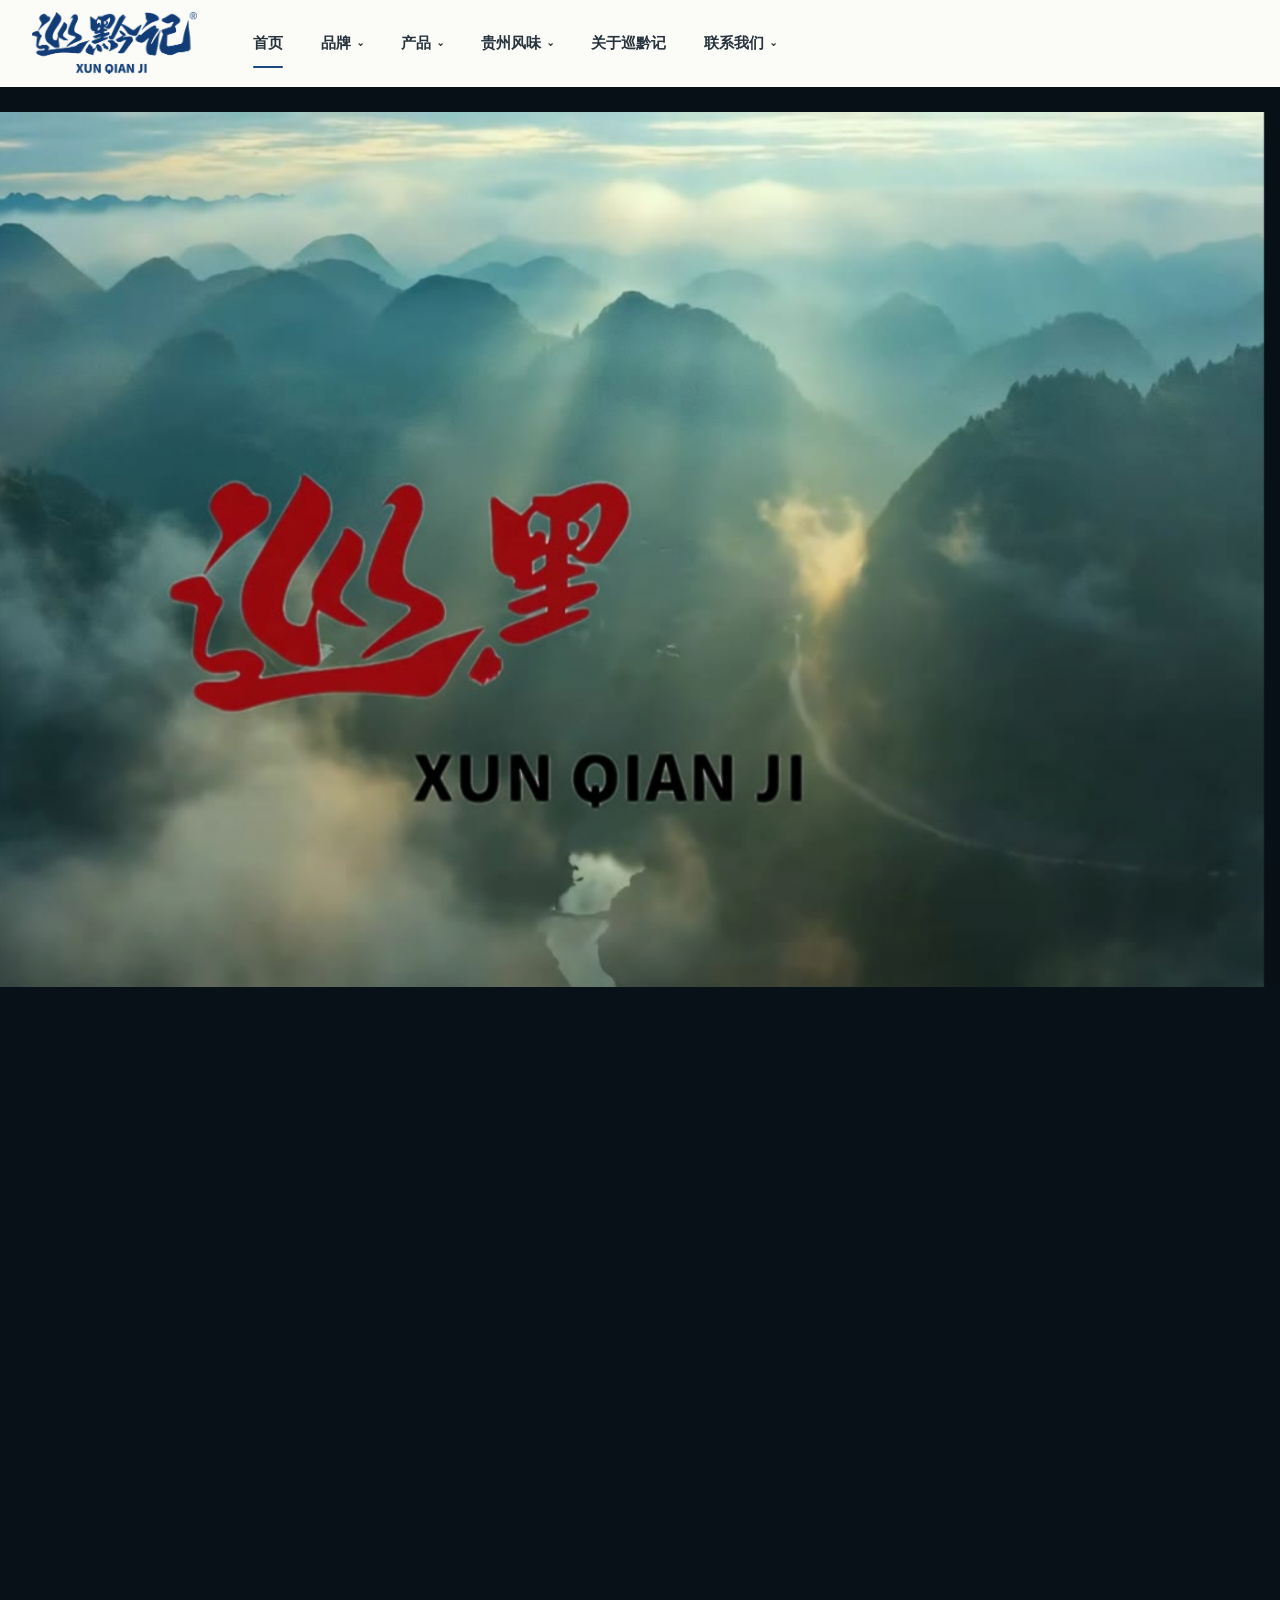
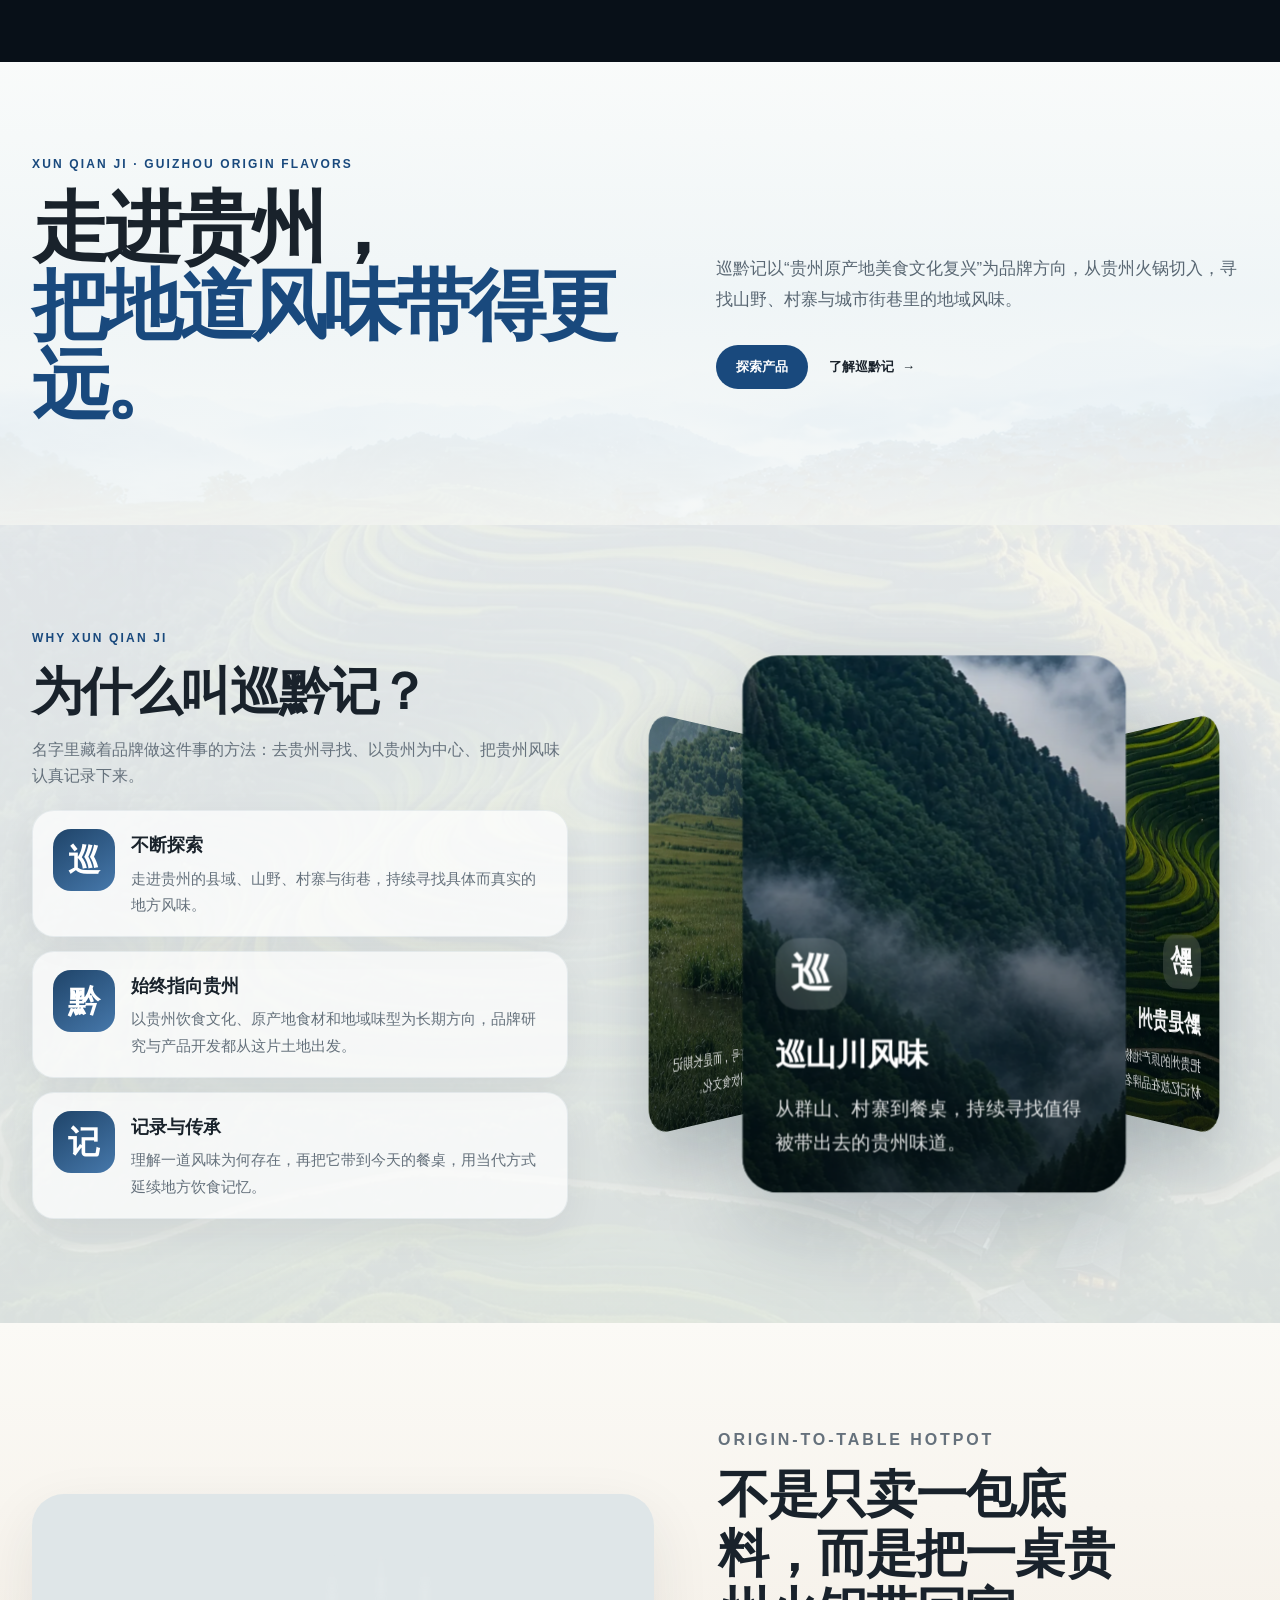
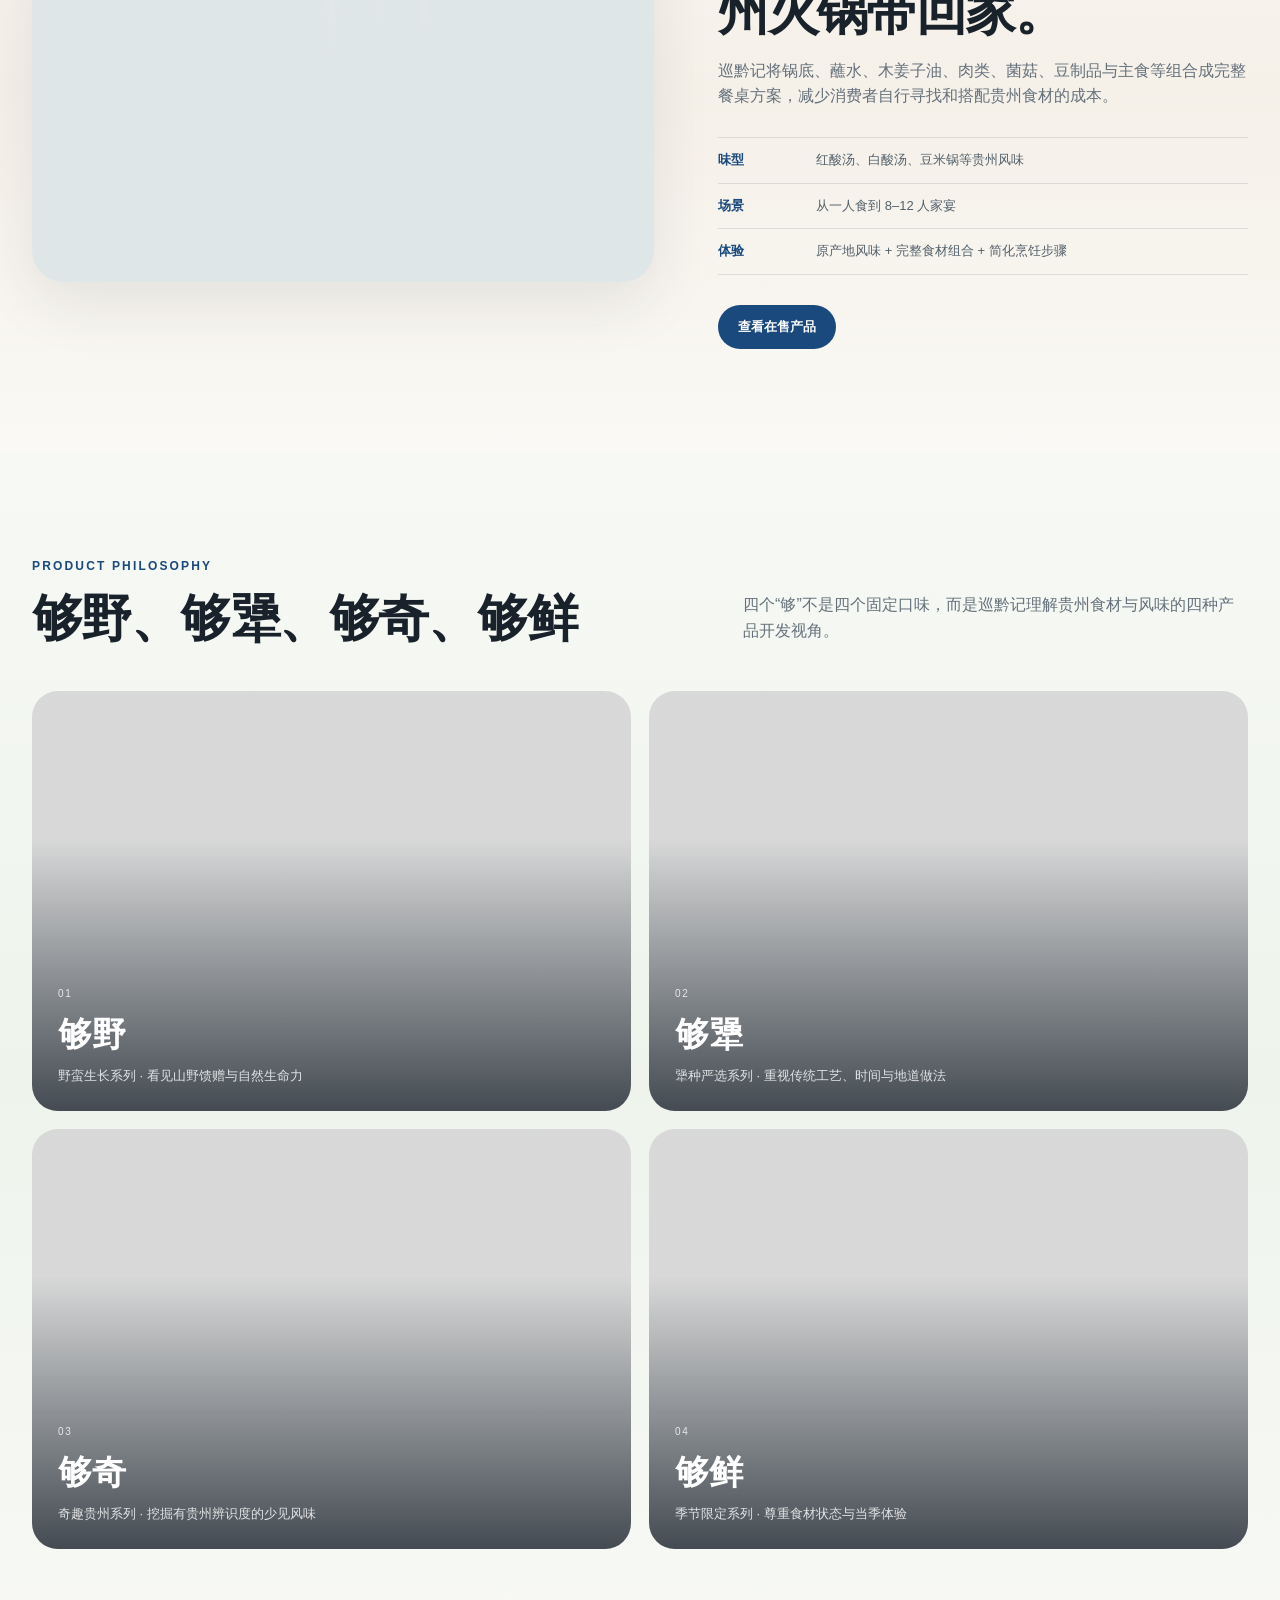
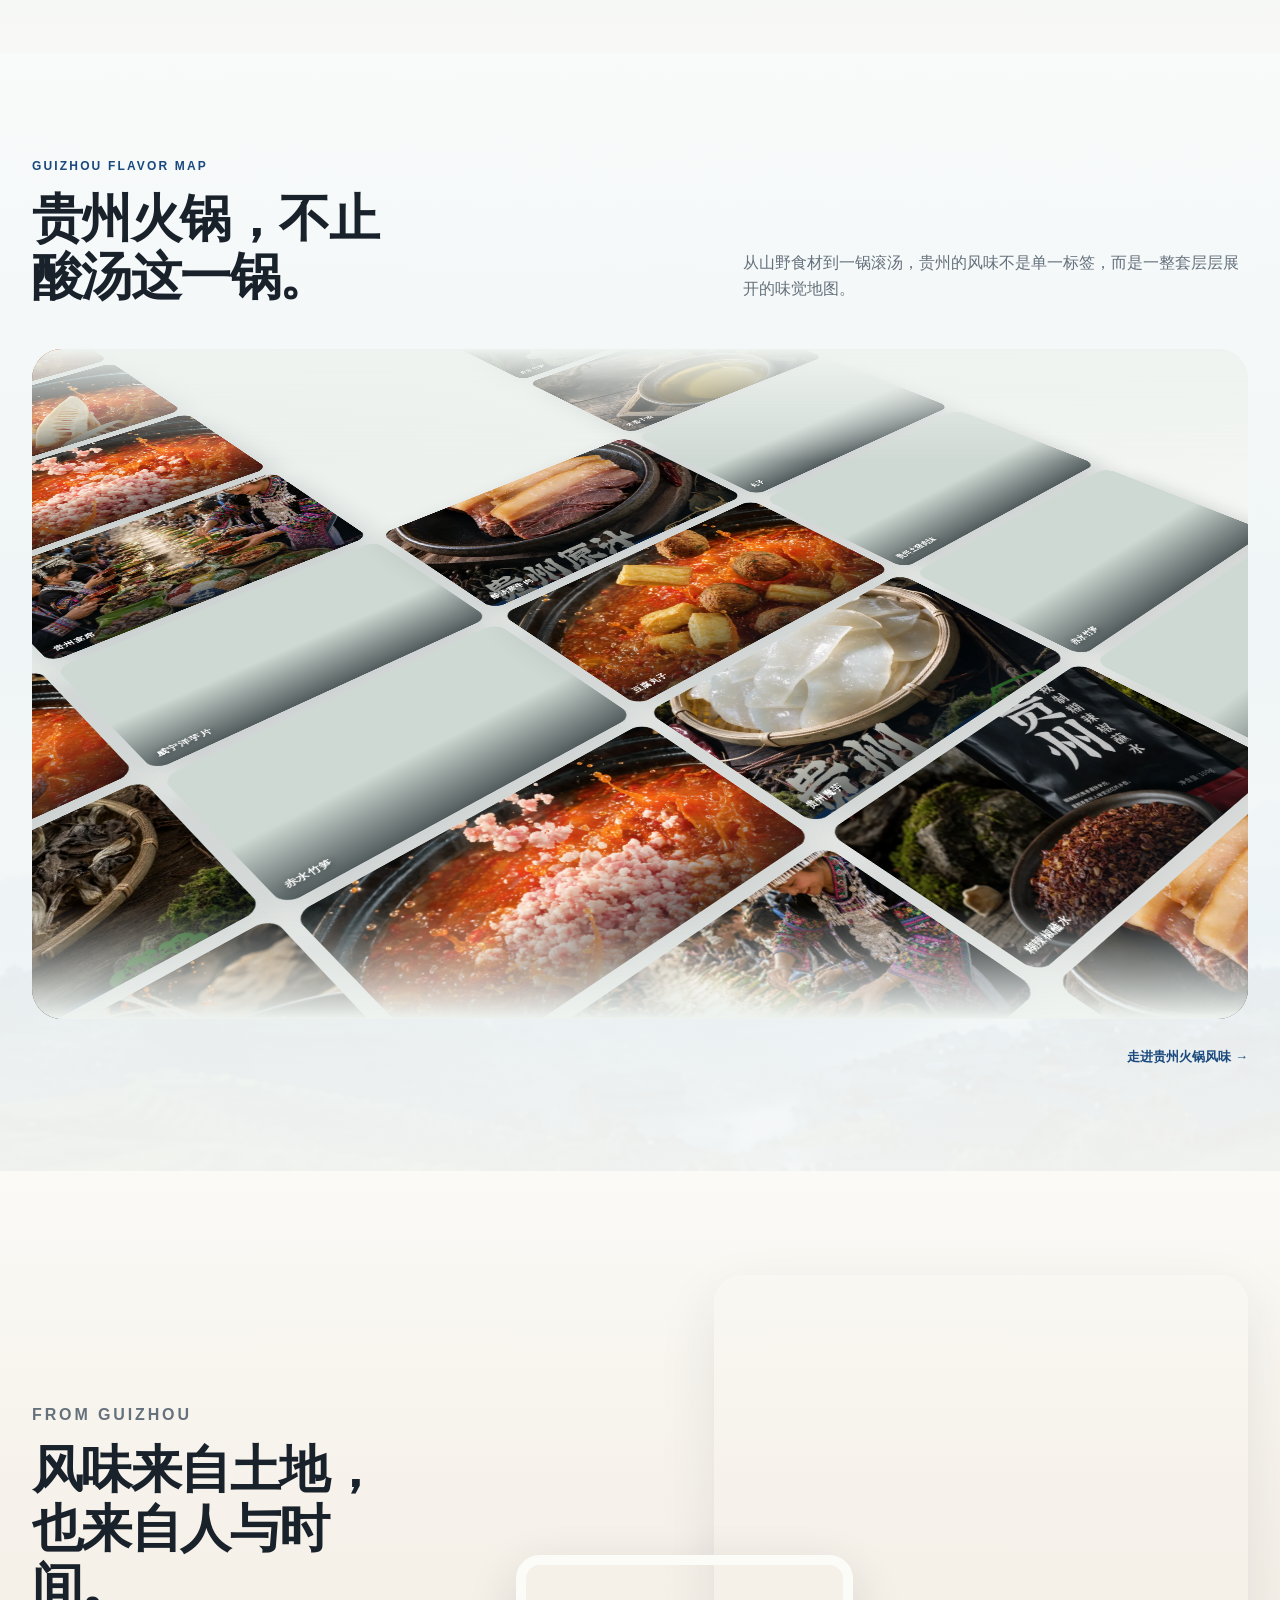
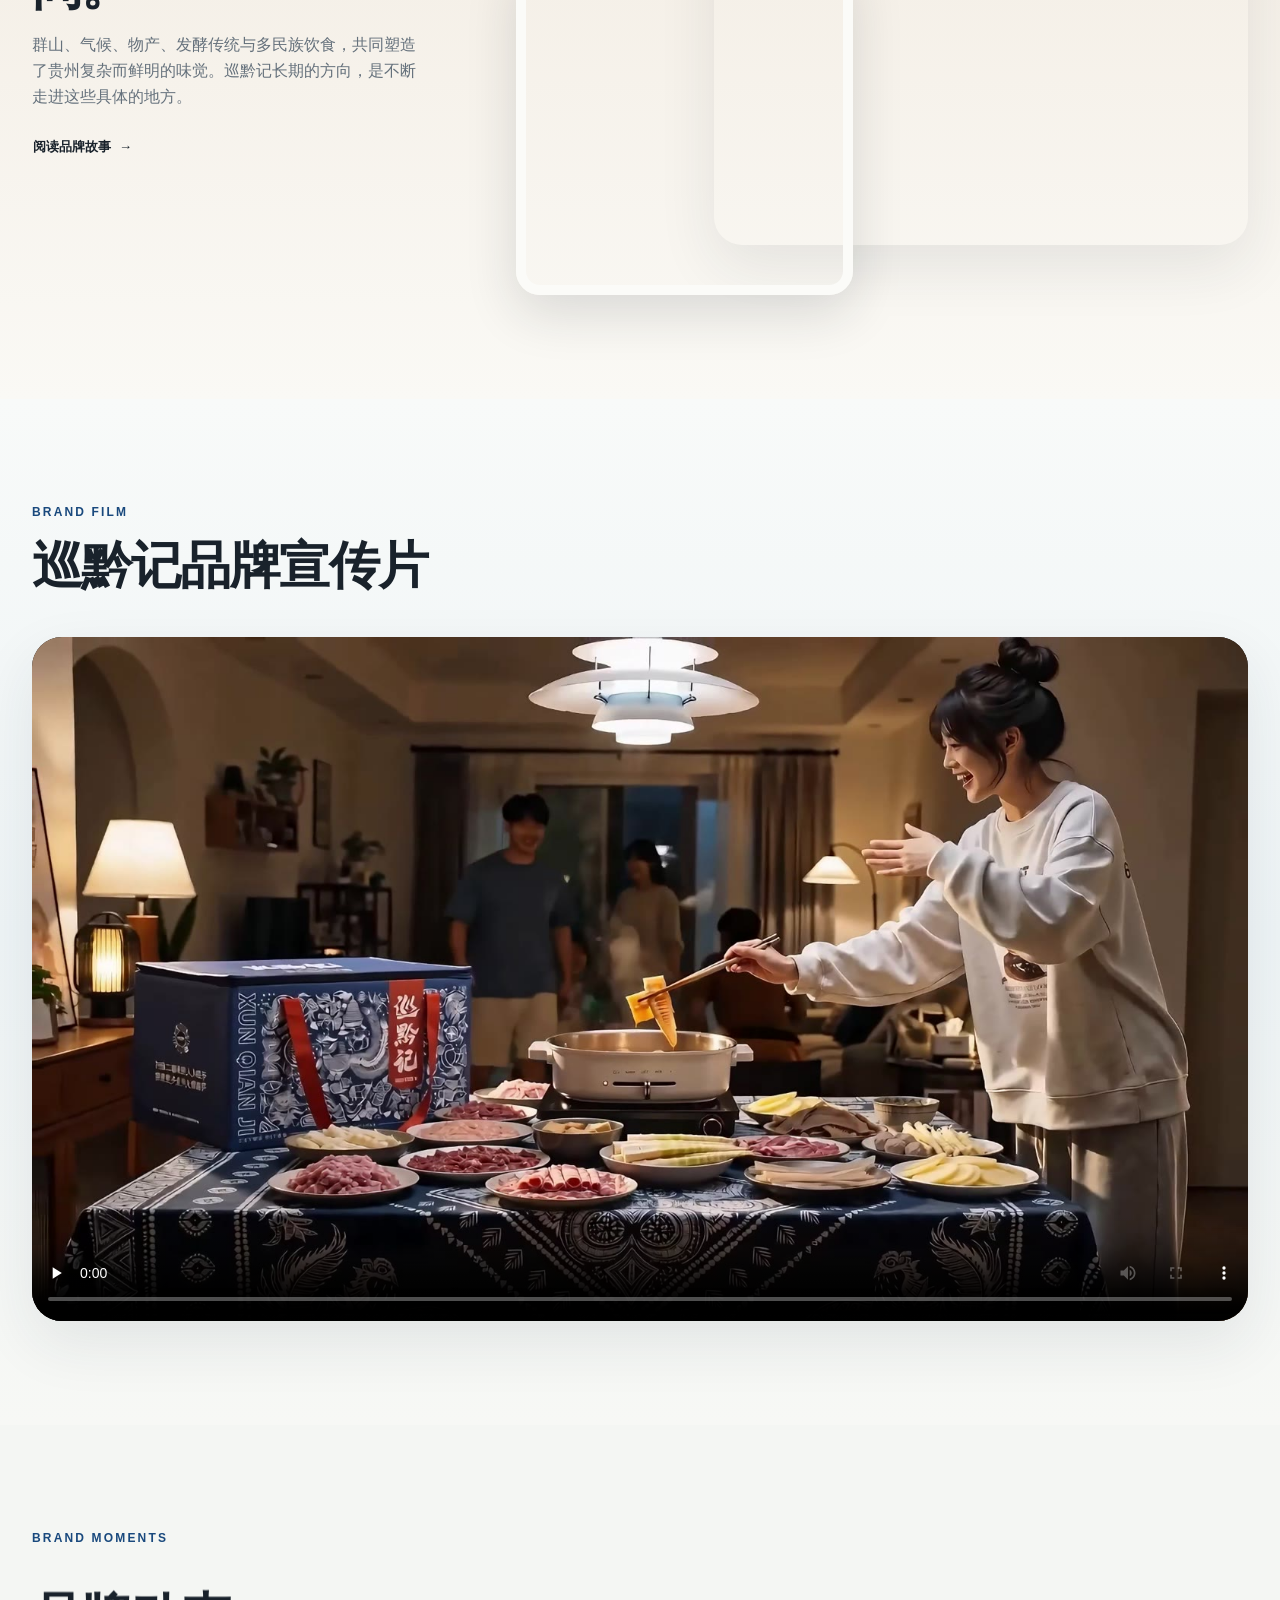
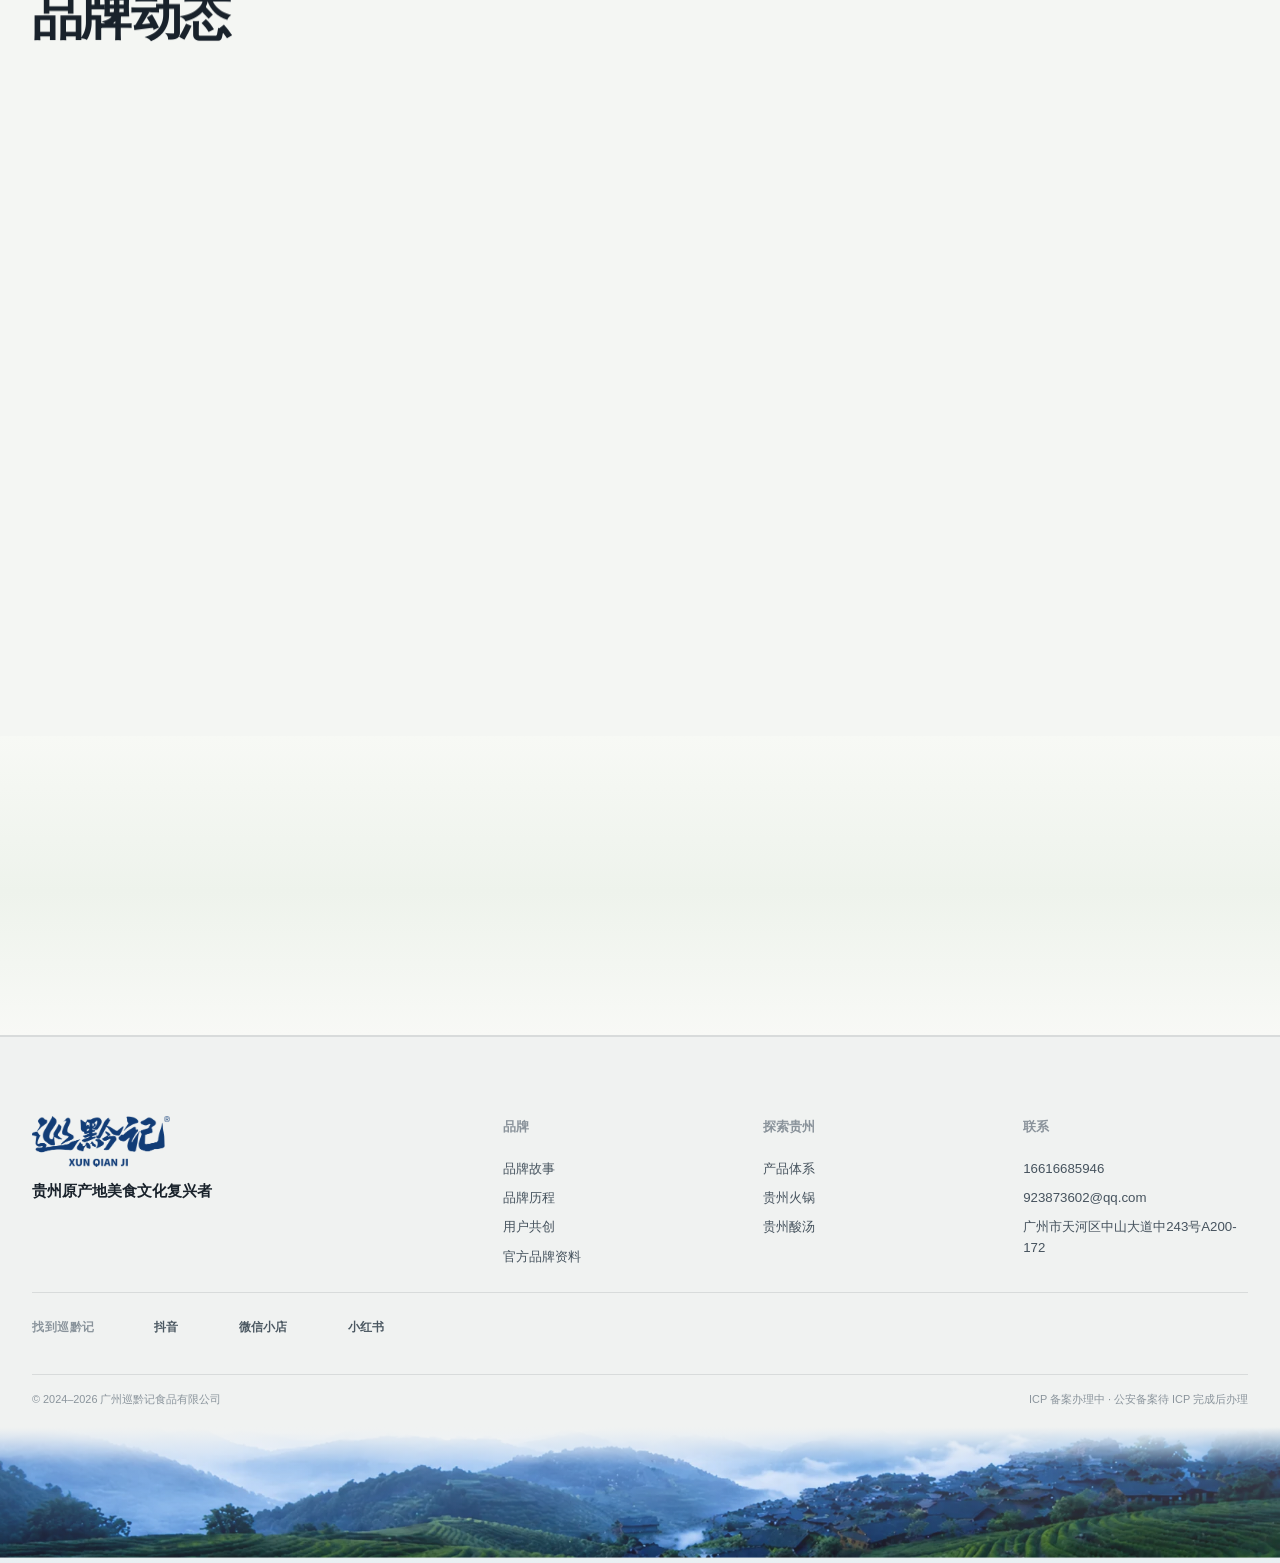
==== commit 5e8aae8d: "Optimize Xunqianji V3 loading performance 2026-09-07" ====
--- a/index.html
+++ b/index.html
@@ -1,2 +1,2 @@
-<!DOCTYPE html><html lang="zh-CN"><head><meta charset="utf-8"><meta name="viewport" content="width=device-width,initial-scale=1,viewport-fit=cover"><title>巡黔记官网｜贵州原产地美食文化与贵州即享火锅</title><meta name="description" content="巡黔记官方网站。了解巡黔记品牌故事、贵州原产地即享火锅、凯里红酸汤、贵州火锅风味、官方渠道。"><meta name="robots" content="index,follow,max-image-preview:large,max-snippet:-1"><link rel="canonical" href="https://www.xunqianji.cn/"><meta property="og:type" content="website"><meta property="og:locale" content="zh_CN"><meta property="og:site_name" content="巡黔记官网"><meta property="og:title" content="巡黔记官网｜贵州原产地美食文化与贵州即享火锅"><meta property="og:description" content="巡黔记官方网站。了解巡黔记品牌故事、贵州原产地即享火锅、凯里红酸汤、贵州火锅风味、官方渠道。"><meta property="og:url" content="https://www.xunqianji.cn/"><meta property="og:image" content="https://www.xunqianji.cn/assets-v2/hero-product.webp"><meta name="theme-color" content="#fbfbf8"><link rel="icon" href="/favicon.ico" sizes="any"><link rel="icon" href="/favicon.png" type="image/png"><link rel="apple-touch-icon" href="/apple-touch-icon.png"><script type="application/ld+json">[{"@context":"https://schema.org","@type":"Organization","@id":"https://www.xunqianji.cn/#organization","name":"巡黔记","alternateName":"XUN QIAN JI","legalName":"广州巡黔记食品有限公司","url":"https://www.xunqianji.cn/","logo":"https://www.xunqianji.cn/assets-v2/logo-blue.png","foundingDate":"2024-10-22","telephone":"16616685946","email":"923873602@qq.com","slogan":"让世界爱上贵州美食","description":"巡黔记以贵州原产地美食文化复兴为品牌方向，从贵州原产地即享火锅切入，寻找、记录并转化贵州地域风味。","address":{"@type":"PostalAddress","streetAddress":"中山大道中243号A200-172","addressLocality":"广州市天河区","addressRegion":"广东省","addressCountry":"CN"},"sameAs":["https://v.douyin.com/QIAM0asS398/","https://xhslink.cn/o/9guF8dtUxXD"]},{"@context":"https://schema.org","@type":"WebSite","name":"巡黔记官网","url":"https://www.xunqianji.cn/","inLanguage":"zh-CN","publisher":{"@id":"https://www.xunqianji.cn/#organization"}}]</script><link rel="stylesheet" href="/_astro/BaseLayout.Bjm_dP38.css"><style>.depth-carousel{width:100%;height:100%;min-height:320px;perspective:var(--dc-perspective,1400px);perspective-origin:50%;touch-action:pan-y;-webkit-user-select:none;user-select:none;cursor:grab;outline:none;justify-content:center;align-items:center;display:flex;position:relative}.depth-carousel:active{cursor:grabbing}.depth-carousel:focus-visible{outline-offset:4px;border-radius:12px;outline:2px solid #ffffff80}.depth-carousel__stage{transform-style:preserve-3d;position:absolute;inset:0}.depth-carousel__card{transform-origin:50%;will-change:transform, opacity, filter;cursor:pointer;background:#0b0d12;position:absolute;top:50%;left:50%;overflow:hidden;transform:translate(-50%,-50%);box-shadow:0 30px 60px -20px #000000a6,0 8px 20px -10px #00000080}.depth-carousel__img{object-fit:cover;pointer-events:none;-webkit-user-drag:none;width:100%;height:100%;display:block}.depth-carousel__tint{opacity:0;pointer-events:none;mix-blend-mode:multiply;position:absolute;inset:0}.depth-carousel__arrow{z-index:3000;-webkit-backdrop-filter:blur(8px);backdrop-filter:blur(8px);color:#fff;cursor:pointer;background:#12141a8c;border:1px solid #ffffff2e;border-radius:999px;place-items:center;width:42px;height:42px;transition:background .2s,border-color .2s,transform .2s;display:grid;position:absolute;top:50%;transform:translateY(-50%)}.depth-carousel__arrow:hover{background:#1c1f28d9;border-color:#fff6}.depth-carousel__arrow:active{transform:translateY(-50%)scale(.94)}.depth-carousel__arrow--prev{left:16px}.depth-carousel__arrow--next{right:16px}.depth-carousel__dots{z-index:3000;-webkit-backdrop-filter:blur(6px);backdrop-filter:blur(6px);background:#0e101666;border-radius:999px;gap:8px;padding:8px 12px;display:flex;position:absolute;bottom:16px;left:50%;transform:translate(-50%)}.depth-carousel__dot{cursor:pointer;background:#ffffff52;border:none;border-radius:999px;width:7px;height:7px;padding:0;transition:width .25s,background .25s}.depth-carousel__dot.is-active{background:#fff;width:20px}@media (prefers-reduced-motion:reduce){.depth-carousel__card{will-change:auto}.depth-carousel__arrow,.depth-carousel__dot{transition:none}}
-</style></head><body><a class="skip-link" href="#main">跳到正文</a><style>astro-island,astro-slot,astro-static-slot{display:contents}</style><script>(()=>{var e=async t=>{await(await t())()};(self.Astro||(self.Astro={})).load=e;window.dispatchEvent(new Event("astro:load"));})();</script><script>(()=>{var g=Object.defineProperty;var w=(a,s,c)=>s in a?g(a,s,{enumerable:!0,configurable:!0,writable:!0,value:c}):a[s]=c;var l=(a,s,c)=>w(a,typeof s!="symbol"?s+"":s,c);var E=new Set(["__proto__","constructor","prototype"]);{let a={0:t=>y(t),1:t=>c(t),2:t=>new RegExp(t),3:t=>new Date(t),4:t=>new Map(c(t)),5:t=>new Set(c(t)),6:t=>BigInt(t),7:t=>new URL(t),8:t=>new Uint8Array(t),9:t=>new Uint16Array(t),10:t=>new Uint32Array(t),11:t=>Number.POSITIVE_INFINITY*t},s=t=>{let[p,e]=t;return p in a?a[p](e):void 0},c=t=>t.map(s),y=t=>typeof t!="object"||t===null?t:Object.fromEntries(Object.entries(t).map(([p,e])=>[p,s(e)]));class f extends HTMLElement{constructor(){super(...arguments);l(this,"Component");l(this,"hydrator");l(this,"hydrate",async()=>{var b;if(!this.hydrator||!this.isConnected)return;let e=(b=this.parentElement)==null?void 0:b.closest("astro-island[ssr]");if(e){e.addEventListener("astro:hydrate",this.hydrate,{once:!0});return}let r=this.querySelectorAll("astro-slot"),n={},d=this.querySelectorAll("template[data-astro-template]");for(let o of d){let i=o.closest(this.tagName);i!=null&&i.isSameNode(this)&&(n[o.getAttribute("data-astro-template")||"default"]=o.innerHTML,o.remove())}for(let o of r){let i=o.closest(this.tagName);i!=null&&i.isSameNode(this)&&(n[o.getAttribute("name")||"default"]=o.innerHTML)}let u;try{u=this.hasAttribute("props")?y(JSON.parse(this.getAttribute("props"))):{}}catch(o){let i=this.getAttribute("component-url")||"<unknown>",v=this.getAttribute("component-export");throw v&&(i+=` (export ${v})`),console.error(`[hydrate] Error parsing props for component ${i}`,this.getAttribute("props"),o),o}let h;await this.hydrator(this)(this.Component,u,n,{client:this.getAttribute("client")}),this.removeAttribute("ssr"),this.dispatchEvent(new CustomEvent("astro:hydrate"))});l(this,"unmount",()=>{this.isConnected||this.dispatchEvent(new CustomEvent("astro:unmount"))})}disconnectedCallback(){document.removeEventListener("astro:after-swap",this.unmount),document.addEventListener("astro:after-swap",this.unmount,{once:!0})}connectedCallback(){if(!this.hasAttribute("await-children")||document.readyState==="interactive"||document.readyState==="complete")this.childrenConnectedCallback();else{let e=()=>{document.removeEventListener("DOMContentLoaded",e),r.disconnect(),this.childrenConnectedCallback()},r=new MutationObserver(()=>{var n;((n=this.lastChild)==null?void 0:n.nodeType)===Node.COMMENT_NODE&&this.lastChild.nodeValue==="astro:end"&&(this.lastChild.remove(),e())});r.observe(this,{childList:!0}),document.addEventListener("DOMContentLoaded",e)}}async childrenConnectedCallback(){let e=this.getAttribute("before-hydration-url");e&&await import(e),this.start()}getRetryImportUrl(e){let r=new URL(e,document.baseURI);return r.searchParams.set("astro-retry",Date.now().toString()),r.toString()}async importWithRetry(e){try{return await import(e)}catch(r){return await new Promise(n=>setTimeout(n,1e3)),import(this.getRetryImportUrl(e))}}handleHydrationError(e){let r=this.getAttribute("component-url"),n=new CustomEvent("astro:hydration-error",{cancelable:!0,bubbles:!0,composed:!0,detail:{error:e,componentUrl:r}});this.dispatchEvent(n)&&console.error(`[astro-island] Error hydrating ${r}`,e)}async start(){let e=JSON.parse(this.getAttribute("opts")),r=this.getAttribute("client");if(Astro[r]===void 0){window.addEventListener(`astro:${r}`,()=>this.start(),{once:!0});return}try{await Astro[r](async()=>{let n=this.getAttribute("renderer-url");try{let[d,{default:u}]=await Promise.all([this.importWithRetry(this.getAttribute("component-url")),n?this.importWithRetry(n):Promise.resolve({default:()=>()=>{}})]),h=this.getAttribute("component-export")||"default";if(h.includes(".")){this.Component=d;for(let m of h.split(".")){if(E.has(m)||!this.Component||typeof this.Component!="object"&&typeof this.Component!="function"||!Object.hasOwn(this.Component,m))throw new Error(`Invalid component export path: ${h}`);this.Component=this.Component[m]}}else{if(E.has(h))throw new Error(`Invalid component export path: ${h}`);this.Component=d[h]}return this.hydrator=u,this.hydrate}catch(d){return this.handleHydrationError(d),()=>{}}},e,this)}catch(n){this.handleHydrationError(n)}}attributeChangedCallback(){this.hydrate()}}l(f,"observedAttributes",["props"]),customElements.get("astro-island")||customElements.define("astro-island",f)}})();</script><astro-island uid="6KqAs" prefix="r11" component-url="/_astro/MegaNavbar.DDxPZm_M.js" component-export="default" renderer-url="/_astro/client.CBv8q_xb.js" props="{&quot;active&quot;:[0,&quot;home&quot;]}" ssr client="load" opts="{&quot;name&quot;:&quot;MegaNavbar&quot;,&quot;value&quot;:true}" await-children><header class="site-header deep-header" data-header="true"><div class="shell deep-nav-shell"><a aria-label="巡黔记官网首页" class="brand deep-brand" href="/"><img alt="巡黔记 XUN QIAN JI" src="/assets-v2/logo-blue.png"/></a><button type="button" class="deep-menu-toggle" aria-label="打开导航" aria-expanded="false"><span></span><span></span><span></span></button><nav class="deep-nav" aria-label="主导航"><a class="deep-nav-direct is-active" href="/">首页</a><div class="deep-nav-item"><button type="button" class="" aria-expanded="false">品牌<span>⌄</span></button></div><div class="deep-nav-item"><button type="button" class="" aria-expanded="false">产品<span>⌄</span></button></div><div class="deep-nav-item"><button type="button" class="" aria-expanded="false">贵州风味<span>⌄</span></button></div><a class="deep-nav-direct" href="/about-xunqianji.html">关于巡黔记</a><div class="deep-nav-item"><button type="button" class="" aria-expanded="false">联系我们<span>⌄</span></button></div></nav></div></header><!--astro:end--></astro-island><astro-island uid="Z1KiIfk" prefix="r10" component-url="/_astro/MotionRuntime.BMq1wJDT.js" component-export="default" renderer-url="/_astro/client.CBv8q_xb.js" props="{}" ssr client="load" opts="{&quot;name&quot;:&quot;MotionRuntime&quot;,&quot;value&quot;:true}"></astro-island><main id="main"><astro-island uid="yajwf" prefix="r6" component-url="/_astro/CinematicHero.BSWzBP-C.js" component-export="default" renderer-url="/_astro/client.CBv8q_xb.js" props="{}" ssr client="load" opts="{&quot;name&quot;:&quot;CinematicHero&quot;,&quot;value&quot;:true}" await-children><section class="v3-hero" aria-label="巡黔记品牌首屏宣传片"><div class="v3-gate" style="opacity:1"><div class="v3-gate__auto" style="opacity:0;transform:scale(0.965)"><img src="/assets-v2/logo-white.png" alt="巡黔记"/><p>从贵州山野进入一锅热汤</p><div class="v3-gate__progress" aria-hidden="true"><span style="transform:scaleX(0)"></span></div></div></div><div class="v3-hero__sticky"><video class="v3-hero__video" autoPlay="" muted="" loop="" playsInline="" preload="metadata" poster="/assets-v2/hero-video-poster.jpg" style="transform:scale(0.94)"><source src="/assets-v2/hero-loop.mp4" type="video/mp4"/></video><div class="v3-hero__shade" style="opacity:0.06"></div></div></section><!--astro:end--></astro-island><section class="home-intro-statement scenic-section scenic-mist"><div class="shell home-intro-grid"><div><p class="eyebrow">XUN QIAN JI · GUIZHOU ORIGIN FLAVORS</p><h1>走进贵州，<br><em>把地道风味带得更远。</em></h1></div><div><p>巡黔记以“贵州原产地美食文化复兴”为品牌方向，从贵州火锅切入，寻找山野、村寨与城市街巷里的地域风味。</p><div class="hero-actions"><a class="button primary" href="/products.html">探索产品</a><a class="button text" href="/about.html">了解巡黔记 <span>→</span></a></div></div></div></section><script>(()=>{var a=(s,i,o)=>{let r=async()=>{await(await s())()},t=typeof i.value=="object"?i.value:void 0,c={rootMargin:t==null?void 0:t.rootMargin},n=new IntersectionObserver(e=>{for(let l of e)if(l.isIntersecting){n.disconnect(),r();break}},c);for(let e of o.children)n.observe(e)};(self.Astro||(self.Astro={})).visible=a;window.dispatchEvent(new Event("astro:visible"));})();</script><astro-island uid="1kLXiv" prefix="r7" component-url="/_astro/NameRevealSection.CgfKucxl.js" component-export="default" renderer-url="/_astro/client.CBv8q_xb.js" props="{}" ssr client="visible" opts="{&quot;name&quot;:&quot;NameRevealSection&quot;,&quot;value&quot;:true}" await-children><section class="deep-name-section section-pad scenic-section scenic-blue" id="why-xunqianji"><div class="shell deep-name-layout"><div class="section-title reveal deep-name-copy"><p class="eyebrow">WHY XUN QIAN JI</p><h2>为什么叫巡黔记？</h2><p class="deep-name-intro">名字里藏着品牌做这件事的方法：去贵州寻找、以贵州为中心、把贵州风味认真记录下来。</p><div class="deep-name-meaning-list"><article class="deep-name-meaning-card"><strong>巡</strong><div><h3>不断探索</h3><p>走进贵州的县域、山野、村寨与街巷，持续寻找具体而真实的地方风味。</p></div></article><article class="deep-name-meaning-card"><strong>黔</strong><div><h3>始终指向贵州</h3><p>以贵州饮食文化、原产地食材和地域味型为长期方向，品牌研究与产品开发都从这片土地出发。</p></div></article><article class="deep-name-meaning-card"><strong>记</strong><div><h3>记录与传承</h3><p>理解一道风味为何存在，再把它带到今天的餐桌，用当代方式延续地方饮食记忆。</p></div></article></div></div><div class="reveal" data-delay="120"><div class="deep-name-rotator" aria-hidden="true"><div class="deep-name-rotator__inner"><article class="deep-name-rotator__card" style="--card-index:0"><img src="/assets-v2/name-scenic-1.png" alt=""/><span class="deep-name-rotator__shade"></span><div class="deep-name-rotator__copy"><span>巡</span><h3>巡山川风味</h3><p>从群山、村寨到餐桌，持续寻找值得被带出去的贵州味道。</p></div></article><article class="deep-name-rotator__card" style="--card-index:1"><img src="/assets-v2/name-scenic-2.png" alt=""/><span class="deep-name-rotator__shade"></span><div class="deep-name-rotator__copy"><span>黔</span><h3>黔是贵州</h3><p>把贵州的原产地物产、地方火锅和食材记忆放在品牌名字的中心。</p></div></article><article class="deep-name-rotator__card" style="--card-index:2"><img src="/assets-v2/name-scenic-3.png" alt=""/><span class="deep-name-rotator__shade"></span><div class="deep-name-rotator__copy"><span>记</span><h3>记一方风土</h3><p>不是短暂借用地域符号，而是长期记录、转化并分享贵州饮食文化。</p></div></article></div></div></div></div></section><!--astro:end--></astro-island><section class="feature-product section-pad scenic-section scenic-warm"><div class="shell feature-grid"><figure class="feature-image reveal hotpot-alive"><img alt="巡黔记贵州酸汤火锅原产地即享火锅套餐" loading="lazy" src="/assets-v2/hero-product.webp"><span aria-hidden="true" class="steam steam-a"></span><span aria-hidden="true" class="steam steam-b"></span><span aria-hidden="true" class="steam steam-c"></span></figure><div class="feature-copy reveal" data-delay="100"><p class="eyebrow">ORIGIN-TO-TABLE HOTPOT</p><h2 class="balanced-title">不是只卖一包底料，而是把一桌贵州火锅带回家。</h2><p>巡黔记将锅底、蘸水、木姜子油、肉类、菌菇、豆制品与主食等组合成完整餐桌方案，减少消费者自行寻找和搭配贵州食材的成本。</p><ul class="clean-list"><li><b>味型</b><span>红酸汤、白酸汤、豆米锅等贵州风味</span></li><li><b>场景</b><span>从一人食到 8–12 人家宴</span></li><li><b>体验</b><span>原产地风味 + 完整食材组合 + 简化烹饪步骤</span></li></ul><a class="button primary" href="/products.html">查看在售产品</a></div></div></section><section class="philosophy section-pad scenic-section scenic-green"><div class="shell"><div class="section-heading reveal"><div><p class="eyebrow">PRODUCT PHILOSOPHY</p><h2>够野、够犟、够奇、够鲜</h2></div><p>四个“够”不是四个固定口味，而是巡黔记理解贵州食材与风味的四种产品开发视角。</p></div><div class="photo-grid-four"><a class="photo-card tall reveal" href="/products.html"><img alt="贵州山野木姜子与木姜子油" src="/assets-v2/philosophy-wild.webp"><div><span>01</span><h3>够野</h3><p>野蛮生长系列 · 看见山野馈赠与自然生命力</p></div></a><a class="photo-card reveal" href="/products.html"><img alt="贵州酸汤与肉末食材" src="/assets-v2/philosophy-stubborn.webp"><div><span>02</span><h3>够犟</h3><p>犟种严选系列 · 重视传统工艺、时间与地道做法</p></div></a><a class="photo-card reveal" data-delay="80" href="/products.html"><img alt="灰树花进入贵州酸汤火锅" src="/assets-v2/philosophy-curious.webp"><div><span>03</span><h3>够奇</h3><p>奇趣贵州系列 · 挖掘有贵州辨识度的少见风味</p></div></a><a class="photo-card tall reveal" data-delay="80" href="/products.html"><img alt="鲜牛肉进入贵州酸汤火锅" src="/assets-v2/philosophy-fresh.webp"><div><span>04</span><h3>够鲜</h3><p>季节限定系列 · 尊重食材状态与当季体验</p></div></a></div></div></section><astro-island uid="ZmIiYm" prefix="r8" component-url="/_astro/FlavorMarquee.D429TO9y.js" component-export="default" renderer-url="/_astro/client.CBv8q_xb.js" props="{}" ssr client="visible" opts="{&quot;name&quot;:&quot;FlavorMarquee&quot;,&quot;value&quot;:true}" await-children><section class="deep-flavor-section section-pad scenic-section scenic-mist"><div class="shell"><div class="section-heading reveal"><div><p class="eyebrow">GUIZHOU FLAVOR MAP</p><h2>贵州火锅，不止酸汤这一锅。</h2></div><p>从山野食材到一锅滚汤，贵州的风味不是单一标签，而是一整套层层展开的味觉地图。</p></div><div class="deep-3d-marquee" aria-label="贵州风味图片墙"><div class="deep-3d-marquee__fade deep-3d-marquee__fade--top"></div><div class="deep-3d-marquee__fade deep-3d-marquee__fade--bottom"></div><div class="deep-3d-marquee__plane" style="transform:translateY(30px) scale(0.92) rotateX(54deg) rotateZ(-42deg)"><div class="deep-3d-marquee__column"><figure><img src="/assets-v2/flavor-soft-shao.webp" alt="贵阳软哨" loading="lazy"/><figcaption>贵阳软哨</figcaption></figure><figure><img src="/assets-v2/flavor-mushroom.webp" alt="兴义灰树花" loading="lazy"/><figcaption>兴义灰树花</figcaption></figure><figure><img src="/assets-v2/flavor-noodles.webp" alt="贵阳圈圈粉" loading="lazy"/><figcaption>贵阳圈圈粉</figcaption></figure><figure><img src="/assets-v2/origin-ingredients.webp" alt="贵州原产地食材" loading="lazy"/><figcaption>原产地食材</figcaption></figure><figure><img src="/assets-v2/flavor-soft-shao.webp" alt="贵阳软哨" loading="lazy"/><figcaption>贵阳软哨</figcaption></figure><figure><img src="/assets-v2/flavor-mushroom.webp" alt="兴义灰树花" loading="lazy"/><figcaption>兴义灰树花</figcaption></figure><figure><img src="/assets-v2/flavor-noodles.webp" alt="贵阳圈圈粉" loading="lazy"/><figcaption>贵阳圈圈粉</figcaption></figure><figure><img src="/assets-v2/origin-ingredients.webp" alt="贵州原产地食材" loading="lazy"/><figcaption>原产地食材</figcaption></figure><figure><img src="/assets-v2/flavor-soft-shao.webp" alt="贵阳软哨" loading="lazy"/><figcaption>贵阳软哨</figcaption></figure><figure><img src="/assets-v2/flavor-mushroom.webp" alt="兴义灰树花" loading="lazy"/><figcaption>兴义灰树花</figcaption></figure><figure><img src="/assets-v2/flavor-noodles.webp" alt="贵阳圈圈粉" loading="lazy"/><figcaption>贵阳圈圈粉</figcaption></figure><figure><img src="/assets-v2/origin-ingredients.webp" alt="贵州原产地食材" loading="lazy"/><figcaption>原产地食材</figcaption></figure></div><div class="deep-3d-marquee__column"><figure><img src="/assets-v2/flavor-potato.webp" alt="威宁洋芋片" loading="lazy"/><figcaption>威宁洋芋片</figcaption></figure><figure><img src="/assets-v2/flavor-bamboo.webp" alt="赤水竹笋" loading="lazy"/><figcaption>赤水竹笋</figcaption></figure><figure><img src="/assets-v2/flavor-mince.webp" alt="贵州酸汤与肉沫" loading="lazy"/><figcaption>酸汤肉沫</figcaption></figure><figure><img src="/assets-v2/origin-banquet.webp" alt="贵州民族饮食宴席" loading="lazy"/><figcaption>贵州宴席</figcaption></figure><figure><img src="/assets-v2/flavor-potato.webp" alt="威宁洋芋片" loading="lazy"/><figcaption>威宁洋芋片</figcaption></figure><figure><img src="/assets-v2/flavor-bamboo.webp" alt="赤水竹笋" loading="lazy"/><figcaption>赤水竹笋</figcaption></figure><figure><img src="/assets-v2/flavor-mince.webp" alt="贵州酸汤与肉沫" loading="lazy"/><figcaption>酸汤肉沫</figcaption></figure><figure><img src="/assets-v2/origin-banquet.webp" alt="贵州民族饮食宴席" loading="lazy"/><figcaption>贵州宴席</figcaption></figure><figure><img src="/assets-v2/flavor-potato.webp" alt="威宁洋芋片" loading="lazy"/><figcaption>威宁洋芋片</figcaption></figure><figure><img src="/assets-v2/flavor-bamboo.webp" alt="赤水竹笋" loading="lazy"/><figcaption>赤水竹笋</figcaption></figure><figure><img src="/assets-v2/flavor-mince.webp" alt="贵州酸汤与肉沫" loading="lazy"/><figcaption>酸汤肉沫</figcaption></figure><figure><img src="/assets-v2/origin-banquet.webp" alt="贵州民族饮食宴席" loading="lazy"/><figcaption>贵州宴席</figcaption></figure></div><div class="deep-3d-marquee__column"><figure><img src="/assets-v2/flavor-beef.webp" alt="贵州酸汤黄牛肉" loading="lazy"/><figcaption>酸汤黄牛肉</figcaption></figure><figure><img src="/assets-v2/flavor-tofu-meatball.webp" alt="贵州豆腐丸子" loading="lazy"/><figcaption>豆腐丸子</figcaption></figure><figure><img src="/assets-v2/flavor-moyu.webp" alt="贵州魔芋" loading="lazy"/><figcaption>贵州魔芋</figcaption></figure><figure><img src="/assets-v2/product-chili-dip.webp" alt="贵州糊辣椒蘸水" loading="lazy"/><figcaption>糊辣椒蘸水</figcaption></figure><figure><img src="/assets-v2/flavor-beef.webp" alt="贵州酸汤黄牛肉" loading="lazy"/><figcaption>酸汤黄牛肉</figcaption></figure><figure><img src="/assets-v2/flavor-tofu-meatball.webp" alt="贵州豆腐丸子" loading="lazy"/><figcaption>豆腐丸子</figcaption></figure><figure><img src="/assets-v2/flavor-moyu.webp" alt="贵州魔芋" loading="lazy"/><figcaption>贵州魔芋</figcaption></figure><figure><img src="/assets-v2/product-chili-dip.webp" alt="贵州糊辣椒蘸水" loading="lazy"/><figcaption>糊辣椒蘸水</figcaption></figure><figure><img src="/assets-v2/flavor-beef.webp" alt="贵州酸汤黄牛肉" loading="lazy"/><figcaption>酸汤黄牛肉</figcaption></figure><figure><img src="/assets-v2/flavor-tofu-meatball.webp" alt="贵州豆腐丸子" loading="lazy"/><figcaption>豆腐丸子</figcaption></figure><figure><img src="/assets-v2/flavor-moyu.webp" alt="贵州魔芋" loading="lazy"/><figcaption>贵州魔芋</figcaption></figure><figure><img src="/assets-v2/product-chili-dip.webp" alt="贵州糊辣椒蘸水" loading="lazy"/><figcaption>糊辣椒蘸水</figcaption></figure></div><div class="deep-3d-marquee__column"><figure><img src="/assets-v2/ingredient-meatballs.webp" alt="贵州丸子进入酸汤" loading="lazy"/><figcaption>丸子</figcaption></figure><figure><img src="/assets-v2/ingredient-pork-mince-detail.webp" alt="贵州土猪肉沫" loading="lazy"/><figcaption>贵州土猪肉沫</figcaption></figure><figure><img src="/assets-v2/ingredient-bamboo-detail.webp" alt="赤水竹笋细节" loading="lazy"/><figcaption>赤水竹笋</figcaption></figure><figure><img src="/assets-v2/product-wood-ginger-oil.webp" alt="贵州木姜子油" loading="lazy"/><figcaption>木姜子油</figcaption></figure><figure><img src="/assets-v2/ingredient-meatballs.webp" alt="贵州丸子进入酸汤" loading="lazy"/><figcaption>丸子</figcaption></figure><figure><img src="/assets-v2/ingredient-pork-mince-detail.webp" alt="贵州土猪肉沫" loading="lazy"/><figcaption>贵州土猪肉沫</figcaption></figure><figure><img src="/assets-v2/ingredient-bamboo-detail.webp" alt="赤水竹笋细节" loading="lazy"/><figcaption>赤水竹笋</figcaption></figure><figure><img src="/assets-v2/product-wood-ginger-oil.webp" alt="贵州木姜子油" loading="lazy"/><figcaption>木姜子油</figcaption></figure><figure><img src="/assets-v2/ingredient-meatballs.webp" alt="贵州丸子进入酸汤" loading="lazy"/><figcaption>丸子</figcaption></figure><figure><img src="/assets-v2/ingredient-pork-mince-detail.webp" alt="贵州土猪肉沫" loading="lazy"/><figcaption>贵州土猪肉沫</figcaption></figure><figure><img src="/assets-v2/ingredient-bamboo-detail.webp" alt="赤水竹笋细节" loading="lazy"/><figcaption>赤水竹笋</figcaption></figure><figure><img src="/assets-v2/product-wood-ginger-oil.webp" alt="贵州木姜子油" loading="lazy"/><figcaption>木姜子油</figcaption></figure></div></div></div><div class="section-link"><a href="/guizhou-hotpot.html">走进贵州火锅风味 <span>→</span></a></div></div></section><!--astro:end--></astro-island><section class="origin section-pad scenic-section scenic-warm"><div class="shell origin-grid"><div class="origin-copy reveal"><p class="eyebrow">FROM GUIZHOU</p><h2 class="no-orphan-title">风味来自土地，<br>也来自人与时间。</h2><p>群山、气候、物产、发酵传统与多民族饮食，共同塑造了贵州复杂而鲜明的味觉。巡黔记长期的方向，是不断走进这些具体的地方。</p><a class="button text" href="/about.html">阅读品牌故事 <span>→</span></a></div><div class="origin-images reveal" data-delay="100"><img alt="贵州群山与村寨" class="origin-main" loading="lazy" src="/assets-v2/origin-mountains-1.webp"><img alt="贵州饮食与民族文化场景" class="origin-float" loading="lazy" src="/assets-v2/origin-cuisine.webp"></div></div></section><section class="film-section section-pad scenic-section scenic-blue" id="brand-film"><div class="shell"><div class="section-heading reveal"><div><p class="eyebrow">BRAND FILM</p><h2>巡黔记品牌宣传片</h2></div></div><div class="film-wrap reveal"><video controls playsinline poster="/assets-v2/brand-film-poster.jpg" preload="metadata"><source src="/assets-v2/brand-film-720.mp4" type="video/mp4">您的浏览器暂不支持视频播放。</video></div></div></section><astro-island uid="Z6uWsY" prefix="r9" component-url="/_astro/BrandDepthCarousel.B_cqk6-g.js" component-export="default" renderer-url="/_astro/client.CBv8q_xb.js" props="{}" ssr client="visible" opts="{&quot;name&quot;:&quot;BrandDepthCarousel&quot;,&quot;value&quot;:true}" await-children><section class="deep-news-section section-pad soft-section" id="brand-moments"><div class="shell"><div class="section-heading reveal"><div><p class="eyebrow">BRAND MOMENTS</p><h2>品牌动态</h2></div></div><article class="deep-news-grid reveal"><div class="deep-news-depth"><div class="depth-carousel" style="--dc-perspective:1250px" role="group" aria-roledescription="carousel" aria-label="Depth carousel" tabindex="0"><div class="depth-carousel__stage"><div class="depth-carousel__card" style="width:390px;height:300px;border-radius:18px" aria-roledescription="slide" aria-label="1 of 6" aria-hidden="false"><img class="depth-carousel__img" src="/assets-v2/brand-event-1.webp" alt="巡黔记大湾区贵商首发大会现场1" draggable="false"/><span class="depth-carousel__tint" style="background:#05060a"></span></div><div class="depth-carousel__card" style="width:390px;height:300px;border-radius:18px" aria-roledescription="slide" aria-label="2 of 6" aria-hidden="true"><img class="depth-carousel__img" src="/assets-v2/brand-event-2.webp" alt="巡黔记大湾区贵商首发大会现场2" draggable="false"/><span class="depth-carousel__tint" style="background:#05060a"></span></div><div class="depth-carousel__card" style="width:390px;height:300px;border-radius:18px" aria-roledescription="slide" aria-label="3 of 6" aria-hidden="true"><img class="depth-carousel__img" src="/assets-v2/brand-event-3.webp" alt="巡黔记大湾区贵商首发大会现场3" draggable="false"/><span class="depth-carousel__tint" style="background:#05060a"></span></div><div class="depth-carousel__card" style="width:390px;height:300px;border-radius:18px" aria-roledescription="slide" aria-label="4 of 6" aria-hidden="true"><img class="depth-carousel__img" src="/assets-v2/brand-event-4.webp" alt="巡黔记大湾区贵商首发大会现场4" draggable="false"/><span class="depth-carousel__tint" style="background:#05060a"></span></div><div class="depth-carousel__card" style="width:390px;height:300px;border-radius:18px" aria-roledescription="slide" aria-label="5 of 6" aria-hidden="true"><img class="depth-carousel__img" src="/assets-v2/brand-event-5.webp" alt="巡黔记大湾区贵商首发大会现场5" draggable="false"/><span class="depth-carousel__tint" style="background:#05060a"></span></div><div class="depth-carousel__card" style="width:390px;height:300px;border-radius:18px" aria-roledescription="slide" aria-label="6 of 6" aria-hidden="true"><img class="depth-carousel__img" src="/assets-v2/brand-event-6.webp" alt="巡黔记大湾区贵商首发大会现场6" draggable="false"/><span class="depth-carousel__tint" style="background:#05060a"></span></div></div><button type="button" class="depth-carousel__arrow depth-carousel__arrow--prev" aria-label="Previous slide"><svg viewBox="0 0 24 24" width="20" height="20" aria-hidden="true"><path d="M15 5l-7 7 7 7" fill="none" stroke="currentColor" stroke-width="2" stroke-linecap="round" stroke-linejoin="round"></path></svg></button><button type="button" class="depth-carousel__arrow depth-carousel__arrow--next" aria-label="Next slide"><svg viewBox="0 0 24 24" width="20" height="20" aria-hidden="true"><path d="M9 5l7 7-7 7" fill="none" stroke="currentColor" stroke-width="2" stroke-linecap="round" stroke-linejoin="round"></path></svg></button><div class="depth-carousel__dots" role="tablist" aria-label="Slides"><button type="button" role="tab" aria-selected="true" aria-label="Go to slide 1" class="depth-carousel__dot is-active"></button><button type="button" role="tab" aria-selected="false" aria-label="Go to slide 2" class="depth-carousel__dot"></button><button type="button" role="tab" aria-selected="false" aria-label="Go to slide 3" class="depth-carousel__dot"></button><button type="button" role="tab" aria-selected="false" aria-label="Go to slide 4" class="depth-carousel__dot"></button><button type="button" role="tab" aria-selected="false" aria-label="Go to slide 5" class="depth-carousel__dot"></button><button type="button" role="tab" aria-selected="false" aria-label="Go to slide 6" class="depth-carousel__dot"></button></div></div></div><div class="deep-news-copy"><time dateTime="2025-09-07">2025.09.07</time><h3>巡黔记亮相大湾区贵商首发大会</h3><p>在大湾区贵商首发大会上，巡黔记以贵州酸汤火锅进行现场体验。品牌创始人赵婧发表《巡黔记：让世界爱上贵州美食》主题演讲，并在大会路演环节获得银奖。</p><a class="button text" href="https://mp.weixin.qq.com/s/d9DXzAK2E2jrHEvReX1ypQ" target="_blank" rel="noopener noreferrer">查看完整报道 <span>↗</span></a></div></article></div></section><!--astro:end--></astro-island><section class="contact-compact section-pad scenic-section scenic-green" id="contact-us"><div class="shell contact-compact-grid reveal"><div><p class="eyebrow">CONTACT XUN QIAN JI</p><h2>联系我们</h2><p>品牌合作、媒体沟通或产品咨询，可通过以下方式联系巡黔记。</p></div><div class="contact-compact-lines"><a href="tel:16616685946"><span>电话</span><b>16616685946</b></a><a href="mailto:923873602@qq.com"><span>邮箱</span><b>923873602@qq.com</b></a><p><span>地址</span><b>广州市天河区中山大道中243号A200-172</b></p></div></div></section></main><footer class="site-footer" id="footer-contact"><div class="footer-surface"><div class="shell footer-main"><div class="footer-lead"><img alt="巡黔记" src="/assets-v2/logo-blue.png"><p>贵州原产地美食文化复兴者</p></div><div class="footer-links"><div><strong>品牌</strong><a href="/about.html">品牌故事</a><a href="/about.html#brand-milestones">品牌历程</a><a href="/co-creation.html">用户共创</a><a href="/brand-facts.html">官方品牌资料</a></div><div><strong>探索贵州</strong><a href="/products.html">产品体系</a><a href="/guizhou-hotpot.html">贵州火锅</a><a href="/sour-soup-hotpot.html">贵州酸汤</a></div><div><strong>联系</strong><a href="tel:16616685946">16616685946</a><a href="mailto:923873602@qq.com">923873602@qq.com</a><span>广州市天河区中山大道中243号A200-172</span></div></div></div><div aria-label="巡黔记官方平台" class="shell footer-social" id="footer-social"><span class="footer-social-label">找到巡黔记</span><a class="social-jump" href="https://v.douyin.com/QIAM0asS398/" rel="noopener noreferrer" target="_blank"><img alt="抖音" src="/assets-v2/social-douyin-red.png"><span>抖音</span></a><button class="social-jump" data-wechat-store="#微信小店://巡黔记/f43WofVPVsQpQ4e" type="button"><img alt="微信小店" src="/assets-v2/social-wechat-store-red.png"><span>微信小店</span></button><a class="social-jump" href="https://xhslink.cn/o/9guF8dtUxXD" rel="noopener noreferrer" target="_blank"><img alt="小红书" src="/assets-v2/social-xiaohongshu-red.png"><span>小红书</span></a></div><div class="shell footer-bottom"><span>© 2024–2026 广州巡黔记食品有限公司</span><span class="filing-slot">ICP 备案办理中 · 公安备案待 ICP 完成后办理</span></div></div><div aria-hidden="true" class="footer-landscape footer-landscape-bottom"><img alt="" src="/assets-v2/footer-landscape.webp"></div><div aria-live="polite" class="copy-toast" data-copy-toast role="status">已复制微信小店口令，请在微信中粘贴打开</div></footer></body></html>+<!DOCTYPE html><html lang="zh-CN"><head><meta charset="utf-8"><meta name="viewport" content="width=device-width,initial-scale=1,viewport-fit=cover"><title>巡黔记官网｜贵州原产地美食文化与贵州即享火锅</title><meta name="description" content="巡黔记官方网站。了解巡黔记品牌故事、贵州原产地即享火锅、凯里红酸汤、贵州火锅风味、官方渠道。"><meta name="robots" content="index,follow,max-image-preview:large,max-snippet:-1"><link rel="canonical" href="https://www.xunqianji.cn/"><meta property="og:type" content="website"><meta property="og:locale" content="zh_CN"><meta property="og:site_name" content="巡黔记官网"><meta property="og:title" content="巡黔记官网｜贵州原产地美食文化与贵州即享火锅"><meta property="og:description" content="巡黔记官方网站。了解巡黔记品牌故事、贵州原产地即享火锅、凯里红酸汤、贵州火锅风味、官方渠道。"><meta property="og:url" content="https://www.xunqianji.cn/"><meta property="og:image" content="https://www.xunqianji.cn/assets-v2/hero-product.webp"><meta name="theme-color" content="#fbfbf8"><link rel="icon" href="/favicon.ico" sizes="any"><link rel="icon" href="/favicon.png" type="image/png"><link rel="apple-touch-icon" href="/apple-touch-icon.png"><script type="application/ld+json">[{"@context":"https://schema.org","@type":"Organization","@id":"https://www.xunqianji.cn/#organization","name":"巡黔记","alternateName":"XUN QIAN JI","legalName":"广州巡黔记食品有限公司","url":"https://www.xunqianji.cn/","logo":"https://www.xunqianji.cn/assets-v2/logo-blue.png","foundingDate":"2024-10-22","telephone":"16616685946","email":"923873602@qq.com","slogan":"让世界爱上贵州美食","description":"巡黔记以贵州原产地美食文化复兴为品牌方向，从贵州原产地即享火锅切入，寻找、记录并转化贵州地域风味。","address":{"@type":"PostalAddress","streetAddress":"中山大道中243号A200-172","addressLocality":"广州市天河区","addressRegion":"广东省","addressCountry":"CN"},"sameAs":["https://v.douyin.com/QIAM0asS398/","https://xhslink.cn/o/9guF8dtUxXD"]},{"@context":"https://schema.org","@type":"WebSite","name":"巡黔记官网","url":"https://www.xunqianji.cn/","inLanguage":"zh-CN","publisher":{"@id":"https://www.xunqianji.cn/#organization"}}]</script><link rel="stylesheet" href="/_astro/BaseLayout.zDsq3UJW.css"><style>.depth-carousel{width:100%;height:100%;min-height:320px;perspective:var(--dc-perspective,1400px);perspective-origin:50%;touch-action:pan-y;-webkit-user-select:none;user-select:none;cursor:grab;outline:none;justify-content:center;align-items:center;display:flex;position:relative}.depth-carousel:active{cursor:grabbing}.depth-carousel:focus-visible{outline-offset:4px;border-radius:12px;outline:2px solid #ffffff80}.depth-carousel__stage{transform-style:preserve-3d;position:absolute;inset:0}.depth-carousel__card{transform-origin:50%;will-change:transform, opacity, filter;cursor:pointer;background:#0b0d12;position:absolute;top:50%;left:50%;overflow:hidden;transform:translate(-50%,-50%);box-shadow:0 30px 60px -20px #000000a6,0 8px 20px -10px #00000080}.depth-carousel__img{object-fit:cover;pointer-events:none;-webkit-user-drag:none;width:100%;height:100%;display:block}.depth-carousel__tint{opacity:0;pointer-events:none;mix-blend-mode:multiply;position:absolute;inset:0}.depth-carousel__arrow{z-index:3000;-webkit-backdrop-filter:blur(8px);backdrop-filter:blur(8px);color:#fff;cursor:pointer;background:#12141a8c;border:1px solid #ffffff2e;border-radius:999px;place-items:center;width:42px;height:42px;transition:background .2s,border-color .2s,transform .2s;display:grid;position:absolute;top:50%;transform:translateY(-50%)}.depth-carousel__arrow:hover{background:#1c1f28d9;border-color:#fff6}.depth-carousel__arrow:active{transform:translateY(-50%)scale(.94)}.depth-carousel__arrow--prev{left:16px}.depth-carousel__arrow--next{right:16px}.depth-carousel__dots{z-index:3000;-webkit-backdrop-filter:blur(6px);backdrop-filter:blur(6px);background:#0e101666;border-radius:999px;gap:8px;padding:8px 12px;display:flex;position:absolute;bottom:16px;left:50%;transform:translate(-50%)}.depth-carousel__dot{cursor:pointer;background:#ffffff52;border:none;border-radius:999px;width:7px;height:7px;padding:0;transition:width .25s,background .25s}.depth-carousel__dot.is-active{background:#fff;width:20px}@media (prefers-reduced-motion:reduce){.depth-carousel__card{will-change:auto}.depth-carousel__arrow,.depth-carousel__dot{transition:none}}
+</style></head><body><a class="skip-link" href="#main">跳到正文</a><style>astro-island,astro-slot,astro-static-slot{display:contents}</style><script>(()=>{var e=async t=>{await(await t())()};(self.Astro||(self.Astro={})).load=e;window.dispatchEvent(new Event("astro:load"));})();</script><script>(()=>{var g=Object.defineProperty;var w=(a,s,c)=>s in a?g(a,s,{enumerable:!0,configurable:!0,writable:!0,value:c}):a[s]=c;var l=(a,s,c)=>w(a,typeof s!="symbol"?s+"":s,c);var E=new Set(["__proto__","constructor","prototype"]);{let a={0:t=>y(t),1:t=>c(t),2:t=>new RegExp(t),3:t=>new Date(t),4:t=>new Map(c(t)),5:t=>new Set(c(t)),6:t=>BigInt(t),7:t=>new URL(t),8:t=>new Uint8Array(t),9:t=>new Uint16Array(t),10:t=>new Uint32Array(t),11:t=>Number.POSITIVE_INFINITY*t},s=t=>{let[p,e]=t;return p in a?a[p](e):void 0},c=t=>t.map(s),y=t=>typeof t!="object"||t===null?t:Object.fromEntries(Object.entries(t).map(([p,e])=>[p,s(e)]));class f extends HTMLElement{constructor(){super(...arguments);l(this,"Component");l(this,"hydrator");l(this,"hydrate",async()=>{var b;if(!this.hydrator||!this.isConnected)return;let e=(b=this.parentElement)==null?void 0:b.closest("astro-island[ssr]");if(e){e.addEventListener("astro:hydrate",this.hydrate,{once:!0});return}let r=this.querySelectorAll("astro-slot"),n={},d=this.querySelectorAll("template[data-astro-template]");for(let o of d){let i=o.closest(this.tagName);i!=null&&i.isSameNode(this)&&(n[o.getAttribute("data-astro-template")||"default"]=o.innerHTML,o.remove())}for(let o of r){let i=o.closest(this.tagName);i!=null&&i.isSameNode(this)&&(n[o.getAttribute("name")||"default"]=o.innerHTML)}let u;try{u=this.hasAttribute("props")?y(JSON.parse(this.getAttribute("props"))):{}}catch(o){let i=this.getAttribute("component-url")||"<unknown>",v=this.getAttribute("component-export");throw v&&(i+=` (export ${v})`),console.error(`[hydrate] Error parsing props for component ${i}`,this.getAttribute("props"),o),o}let h;await this.hydrator(this)(this.Component,u,n,{client:this.getAttribute("client")}),this.removeAttribute("ssr"),this.dispatchEvent(new CustomEvent("astro:hydrate"))});l(this,"unmount",()=>{this.isConnected||this.dispatchEvent(new CustomEvent("astro:unmount"))})}disconnectedCallback(){document.removeEventListener("astro:after-swap",this.unmount),document.addEventListener("astro:after-swap",this.unmount,{once:!0})}connectedCallback(){if(!this.hasAttribute("await-children")||document.readyState==="interactive"||document.readyState==="complete")this.childrenConnectedCallback();else{let e=()=>{document.removeEventListener("DOMContentLoaded",e),r.disconnect(),this.childrenConnectedCallback()},r=new MutationObserver(()=>{var n;((n=this.lastChild)==null?void 0:n.nodeType)===Node.COMMENT_NODE&&this.lastChild.nodeValue==="astro:end"&&(this.lastChild.remove(),e())});r.observe(this,{childList:!0}),document.addEventListener("DOMContentLoaded",e)}}async childrenConnectedCallback(){let e=this.getAttribute("before-hydration-url");e&&await import(e),this.start()}getRetryImportUrl(e){let r=new URL(e,document.baseURI);return r.searchParams.set("astro-retry",Date.now().toString()),r.toString()}async importWithRetry(e){try{return await import(e)}catch(r){return await new Promise(n=>setTimeout(n,1e3)),import(this.getRetryImportUrl(e))}}handleHydrationError(e){let r=this.getAttribute("component-url"),n=new CustomEvent("astro:hydration-error",{cancelable:!0,bubbles:!0,composed:!0,detail:{error:e,componentUrl:r}});this.dispatchEvent(n)&&console.error(`[astro-island] Error hydrating ${r}`,e)}async start(){let e=JSON.parse(this.getAttribute("opts")),r=this.getAttribute("client");if(Astro[r]===void 0){window.addEventListener(`astro:${r}`,()=>this.start(),{once:!0});return}try{await Astro[r](async()=>{let n=this.getAttribute("renderer-url");try{let[d,{default:u}]=await Promise.all([this.importWithRetry(this.getAttribute("component-url")),n?this.importWithRetry(n):Promise.resolve({default:()=>()=>{}})]),h=this.getAttribute("component-export")||"default";if(h.includes(".")){this.Component=d;for(let m of h.split(".")){if(E.has(m)||!this.Component||typeof this.Component!="object"&&typeof this.Component!="function"||!Object.hasOwn(this.Component,m))throw new Error(`Invalid component export path: ${h}`);this.Component=this.Component[m]}}else{if(E.has(h))throw new Error(`Invalid component export path: ${h}`);this.Component=d[h]}return this.hydrator=u,this.hydrate}catch(d){return this.handleHydrationError(d),()=>{}}},e,this)}catch(n){this.handleHydrationError(n)}}attributeChangedCallback(){this.hydrate()}}l(f,"observedAttributes",["props"]),customElements.get("astro-island")||customElements.define("astro-island",f)}})();</script><astro-island uid="ZePgdE" prefix="r11" component-url="/_astro/MegaNavbar.ly-b4awe.js" component-export="default" renderer-url="/_astro/client.CBv8q_xb.js" props="{&quot;active&quot;:[0,&quot;home&quot;]}" ssr client="load" opts="{&quot;name&quot;:&quot;MegaNavbar&quot;,&quot;value&quot;:true}" await-children><header class="site-header deep-header" data-header="true"><div class="shell deep-nav-shell"><a aria-label="巡黔记官网首页" class="brand deep-brand" href="/"><img alt="巡黔记 XUN QIAN JI" src="/assets-v2/logo-blue.png" decoding="async"/></a><button type="button" class="deep-menu-toggle" aria-label="打开导航" aria-expanded="false"><span></span><span></span><span></span></button><nav class="deep-nav" aria-label="主导航"><a class="deep-nav-direct is-active" href="/">首页</a><div class="deep-nav-item"><button type="button" class="" aria-expanded="false">品牌<span>⌄</span></button></div><div class="deep-nav-item"><button type="button" class="" aria-expanded="false">产品<span>⌄</span></button></div><div class="deep-nav-item"><button type="button" class="" aria-expanded="false">贵州风味<span>⌄</span></button></div><a class="deep-nav-direct" href="/about-xunqianji.html">关于巡黔记</a><div class="deep-nav-item"><button type="button" class="" aria-expanded="false">联系我们<span>⌄</span></button></div></nav></div></header><!--astro:end--></astro-island><astro-island uid="Z1KiIfk" prefix="r10" component-url="/_astro/MotionRuntime.BMq1wJDT.js" component-export="default" renderer-url="/_astro/client.CBv8q_xb.js" props="{}" ssr client="load" opts="{&quot;name&quot;:&quot;MotionRuntime&quot;,&quot;value&quot;:true}"></astro-island><main id="main"><astro-island uid="yajwf" prefix="r6" component-url="/_astro/CinematicHero.BSWzBP-C.js" component-export="default" renderer-url="/_astro/client.CBv8q_xb.js" props="{}" ssr client="load" opts="{&quot;name&quot;:&quot;CinematicHero&quot;,&quot;value&quot;:true}" await-children><section class="v3-hero" aria-label="巡黔记品牌首屏宣传片"><div class="v3-gate" style="opacity:1"><div class="v3-gate__auto" style="opacity:0;transform:scale(0.965)"><img src="/assets-v2/logo-white.png" alt="巡黔记"/><p>从贵州山野进入一锅热汤</p><div class="v3-gate__progress" aria-hidden="true"><span style="transform:scaleX(0)"></span></div></div></div><div class="v3-hero__sticky"><video class="v3-hero__video" autoPlay="" muted="" loop="" playsInline="" preload="metadata" poster="/assets-v2/hero-video-poster.jpg" style="transform:scale(0.94)"><source src="/assets-v2/hero-loop.mp4" type="video/mp4"/></video><div class="v3-hero__shade" style="opacity:0.06"></div></div></section><!--astro:end--></astro-island><section class="home-intro-statement scenic-section scenic-mist"><div class="shell home-intro-grid"><div><p class="eyebrow">XUN QIAN JI · GUIZHOU ORIGIN FLAVORS</p><h1>走进贵州，<br><em>把地道风味带得更远。</em></h1></div><div><p>巡黔记以“贵州原产地美食文化复兴”为品牌方向，从贵州火锅切入，寻找山野、村寨与城市街巷里的地域风味。</p><div class="hero-actions"><a class="button primary" href="/products.html">探索产品</a><a class="button text" href="/about.html">了解巡黔记 <span>→</span></a></div></div></div></section><script>(()=>{var a=(s,i,o)=>{let r=async()=>{await(await s())()},t=typeof i.value=="object"?i.value:void 0,c={rootMargin:t==null?void 0:t.rootMargin},n=new IntersectionObserver(e=>{for(let l of e)if(l.isIntersecting){n.disconnect(),r();break}},c);for(let e of o.children)n.observe(e)};(self.Astro||(self.Astro={})).visible=a;window.dispatchEvent(new Event("astro:visible"));})();</script><astro-island uid="2lNxFM" prefix="r7" component-url="/_astro/NameRevealSection.CWmxiwpZ.js" component-export="default" renderer-url="/_astro/client.CBv8q_xb.js" props="{}" ssr client="visible" opts="{&quot;name&quot;:&quot;NameRevealSection&quot;,&quot;value&quot;:true}" await-children><section class="deep-name-section section-pad scenic-section scenic-blue" id="why-xunqianji"><div class="shell deep-name-layout"><div class="section-title reveal deep-name-copy"><p class="eyebrow">WHY XUN QIAN JI</p><h2>为什么叫巡黔记？</h2><p class="deep-name-intro">名字里藏着品牌做这件事的方法：去贵州寻找、以贵州为中心、把贵州风味认真记录下来。</p><div class="deep-name-meaning-list"><article class="deep-name-meaning-card"><strong>巡</strong><div><h3>不断探索</h3><p>走进贵州的县域、山野、村寨与街巷，持续寻找具体而真实的地方风味。</p></div></article><article class="deep-name-meaning-card"><strong>黔</strong><div><h3>始终指向贵州</h3><p>以贵州饮食文化、原产地食材和地域味型为长期方向，品牌研究与产品开发都从这片土地出发。</p></div></article><article class="deep-name-meaning-card"><strong>记</strong><div><h3>记录与传承</h3><p>理解一道风味为何存在，再把它带到今天的餐桌，用当代方式延续地方饮食记忆。</p></div></article></div></div><div class="reveal" data-delay="120"><div class="deep-name-rotator" aria-hidden="true"><div class="deep-name-rotator__inner"><article class="deep-name-rotator__card" style="--card-index:0"><img src="/assets-v2/name-scenic-1.webp" alt="" loading="lazy" decoding="async"/><span class="deep-name-rotator__shade"></span><div class="deep-name-rotator__copy"><span>巡</span><h3>巡山川风味</h3><p>从群山、村寨到餐桌，持续寻找值得被带出去的贵州味道。</p></div></article><article class="deep-name-rotator__card" style="--card-index:1"><img src="/assets-v2/name-scenic-2.webp" alt="" loading="lazy" decoding="async"/><span class="deep-name-rotator__shade"></span><div class="deep-name-rotator__copy"><span>黔</span><h3>黔是贵州</h3><p>把贵州的原产地物产、地方火锅和食材记忆放在品牌名字的中心。</p></div></article><article class="deep-name-rotator__card" style="--card-index:2"><img src="/assets-v2/name-scenic-3.webp" alt="" loading="lazy" decoding="async"/><span class="deep-name-rotator__shade"></span><div class="deep-name-rotator__copy"><span>记</span><h3>记一方风土</h3><p>不是短暂借用地域符号，而是长期记录、转化并分享贵州饮食文化。</p></div></article></div></div></div></div></section><!--astro:end--></astro-island><section class="feature-product section-pad scenic-section scenic-warm"><div class="shell feature-grid"><figure class="feature-image reveal hotpot-alive"><img alt="巡黔记贵州酸汤火锅原产地即享火锅套餐" loading="lazy" decoding="async" src="/assets-v2/hero-product.webp"><span aria-hidden="true" class="steam steam-a"></span><span aria-hidden="true" class="steam steam-b"></span><span aria-hidden="true" class="steam steam-c"></span></figure><div class="feature-copy reveal" data-delay="100"><p class="eyebrow">ORIGIN-TO-TABLE HOTPOT</p><h2 class="balanced-title">不是只卖一包底料，而是把一桌贵州火锅带回家。</h2><p>巡黔记将锅底、蘸水、木姜子油、肉类、菌菇、豆制品与主食等组合成完整餐桌方案，减少消费者自行寻找和搭配贵州食材的成本。</p><ul class="clean-list"><li><b>味型</b><span>红酸汤、白酸汤、豆米锅等贵州风味</span></li><li><b>场景</b><span>从一人食到 8–12 人家宴</span></li><li><b>体验</b><span>原产地风味 + 完整食材组合 + 简化烹饪步骤</span></li></ul><a class="button primary" href="/products.html">查看在售产品</a></div></div></section><section class="philosophy section-pad scenic-section scenic-green"><div class="shell"><div class="section-heading reveal"><div><p class="eyebrow">PRODUCT PHILOSOPHY</p><h2>够野、够犟、够奇、够鲜</h2></div><p>四个“够”不是四个固定口味，而是巡黔记理解贵州食材与风味的四种产品开发视角。</p></div><div class="photo-grid-four"><a class="photo-card tall reveal" href="/products.html"><img alt="贵州山野木姜子与木姜子油" loading="lazy" decoding="async" src="/assets-v2/philosophy-wild.webp"><div><span>01</span><h3>够野</h3><p>野蛮生长系列 · 看见山野馈赠与自然生命力</p></div></a><a class="photo-card reveal" href="/products.html"><img alt="贵州酸汤与肉末食材" loading="lazy" decoding="async" src="/assets-v2/philosophy-stubborn.webp"><div><span>02</span><h3>够犟</h3><p>犟种严选系列 · 重视传统工艺、时间与地道做法</p></div></a><a class="photo-card reveal" data-delay="80" href="/products.html"><img alt="灰树花进入贵州酸汤火锅" loading="lazy" decoding="async" src="/assets-v2/philosophy-curious.webp"><div><span>03</span><h3>够奇</h3><p>奇趣贵州系列 · 挖掘有贵州辨识度的少见风味</p></div></a><a class="photo-card tall reveal" data-delay="80" href="/products.html"><img alt="鲜牛肉进入贵州酸汤火锅" loading="lazy" decoding="async" src="/assets-v2/philosophy-fresh.webp"><div><span>04</span><h3>够鲜</h3><p>季节限定系列 · 尊重食材状态与当季体验</p></div></a></div></div></section><astro-island uid="ZmIiYm" prefix="r8" component-url="/_astro/FlavorMarquee.D429TO9y.js" component-export="default" renderer-url="/_astro/client.CBv8q_xb.js" props="{}" ssr client="visible" opts="{&quot;name&quot;:&quot;FlavorMarquee&quot;,&quot;value&quot;:true}" await-children><section class="deep-flavor-section section-pad scenic-section scenic-mist"><div class="shell"><div class="section-heading reveal"><div><p class="eyebrow">GUIZHOU FLAVOR MAP</p><h2>贵州火锅，不止酸汤这一锅。</h2></div><p>从山野食材到一锅滚汤，贵州的风味不是单一标签，而是一整套层层展开的味觉地图。</p></div><div class="deep-3d-marquee" aria-label="贵州风味图片墙"><div class="deep-3d-marquee__fade deep-3d-marquee__fade--top"></div><div class="deep-3d-marquee__fade deep-3d-marquee__fade--bottom"></div><div class="deep-3d-marquee__plane" style="transform:translateY(30px) scale(0.92) rotateX(54deg) rotateZ(-42deg)"><div class="deep-3d-marquee__column"><figure><img src="/assets-v2/flavor-soft-shao.webp" alt="贵阳软哨" loading="lazy"/><figcaption>贵阳软哨</figcaption></figure><figure><img src="/assets-v2/flavor-mushroom.webp" alt="兴义灰树花" loading="lazy"/><figcaption>兴义灰树花</figcaption></figure><figure><img src="/assets-v2/flavor-noodles.webp" alt="贵阳圈圈粉" loading="lazy"/><figcaption>贵阳圈圈粉</figcaption></figure><figure><img src="/assets-v2/origin-ingredients.webp" alt="贵州原产地食材" loading="lazy"/><figcaption>原产地食材</figcaption></figure><figure><img src="/assets-v2/flavor-soft-shao.webp" alt="贵阳软哨" loading="lazy"/><figcaption>贵阳软哨</figcaption></figure><figure><img src="/assets-v2/flavor-mushroom.webp" alt="兴义灰树花" loading="lazy"/><figcaption>兴义灰树花</figcaption></figure><figure><img src="/assets-v2/flavor-noodles.webp" alt="贵阳圈圈粉" loading="lazy"/><figcaption>贵阳圈圈粉</figcaption></figure><figure><img src="/assets-v2/origin-ingredients.webp" alt="贵州原产地食材" loading="lazy"/><figcaption>原产地食材</figcaption></figure><figure><img src="/assets-v2/flavor-soft-shao.webp" alt="贵阳软哨" loading="lazy"/><figcaption>贵阳软哨</figcaption></figure><figure><img src="/assets-v2/flavor-mushroom.webp" alt="兴义灰树花" loading="lazy"/><figcaption>兴义灰树花</figcaption></figure><figure><img src="/assets-v2/flavor-noodles.webp" alt="贵阳圈圈粉" loading="lazy"/><figcaption>贵阳圈圈粉</figcaption></figure><figure><img src="/assets-v2/origin-ingredients.webp" alt="贵州原产地食材" loading="lazy"/><figcaption>原产地食材</figcaption></figure></div><div class="deep-3d-marquee__column"><figure><img src="/assets-v2/flavor-potato.webp" alt="威宁洋芋片" loading="lazy"/><figcaption>威宁洋芋片</figcaption></figure><figure><img src="/assets-v2/flavor-bamboo.webp" alt="赤水竹笋" loading="lazy"/><figcaption>赤水竹笋</figcaption></figure><figure><img src="/assets-v2/flavor-mince.webp" alt="贵州酸汤与肉沫" loading="lazy"/><figcaption>酸汤肉沫</figcaption></figure><figure><img src="/assets-v2/origin-banquet.webp" alt="贵州民族饮食宴席" loading="lazy"/><figcaption>贵州宴席</figcaption></figure><figure><img src="/assets-v2/flavor-potato.webp" alt="威宁洋芋片" loading="lazy"/><figcaption>威宁洋芋片</figcaption></figure><figure><img src="/assets-v2/flavor-bamboo.webp" alt="赤水竹笋" loading="lazy"/><figcaption>赤水竹笋</figcaption></figure><figure><img src="/assets-v2/flavor-mince.webp" alt="贵州酸汤与肉沫" loading="lazy"/><figcaption>酸汤肉沫</figcaption></figure><figure><img src="/assets-v2/origin-banquet.webp" alt="贵州民族饮食宴席" loading="lazy"/><figcaption>贵州宴席</figcaption></figure><figure><img src="/assets-v2/flavor-potato.webp" alt="威宁洋芋片" loading="lazy"/><figcaption>威宁洋芋片</figcaption></figure><figure><img src="/assets-v2/flavor-bamboo.webp" alt="赤水竹笋" loading="lazy"/><figcaption>赤水竹笋</figcaption></figure><figure><img src="/assets-v2/flavor-mince.webp" alt="贵州酸汤与肉沫" loading="lazy"/><figcaption>酸汤肉沫</figcaption></figure><figure><img src="/assets-v2/origin-banquet.webp" alt="贵州民族饮食宴席" loading="lazy"/><figcaption>贵州宴席</figcaption></figure></div><div class="deep-3d-marquee__column"><figure><img src="/assets-v2/flavor-beef.webp" alt="贵州酸汤黄牛肉" loading="lazy"/><figcaption>酸汤黄牛肉</figcaption></figure><figure><img src="/assets-v2/flavor-tofu-meatball.webp" alt="贵州豆腐丸子" loading="lazy"/><figcaption>豆腐丸子</figcaption></figure><figure><img src="/assets-v2/flavor-moyu.webp" alt="贵州魔芋" loading="lazy"/><figcaption>贵州魔芋</figcaption></figure><figure><img src="/assets-v2/product-chili-dip.webp" alt="贵州糊辣椒蘸水" loading="lazy"/><figcaption>糊辣椒蘸水</figcaption></figure><figure><img src="/assets-v2/flavor-beef.webp" alt="贵州酸汤黄牛肉" loading="lazy"/><figcaption>酸汤黄牛肉</figcaption></figure><figure><img src="/assets-v2/flavor-tofu-meatball.webp" alt="贵州豆腐丸子" loading="lazy"/><figcaption>豆腐丸子</figcaption></figure><figure><img src="/assets-v2/flavor-moyu.webp" alt="贵州魔芋" loading="lazy"/><figcaption>贵州魔芋</figcaption></figure><figure><img src="/assets-v2/product-chili-dip.webp" alt="贵州糊辣椒蘸水" loading="lazy"/><figcaption>糊辣椒蘸水</figcaption></figure><figure><img src="/assets-v2/flavor-beef.webp" alt="贵州酸汤黄牛肉" loading="lazy"/><figcaption>酸汤黄牛肉</figcaption></figure><figure><img src="/assets-v2/flavor-tofu-meatball.webp" alt="贵州豆腐丸子" loading="lazy"/><figcaption>豆腐丸子</figcaption></figure><figure><img src="/assets-v2/flavor-moyu.webp" alt="贵州魔芋" loading="lazy"/><figcaption>贵州魔芋</figcaption></figure><figure><img src="/assets-v2/product-chili-dip.webp" alt="贵州糊辣椒蘸水" loading="lazy"/><figcaption>糊辣椒蘸水</figcaption></figure></div><div class="deep-3d-marquee__column"><figure><img src="/assets-v2/ingredient-meatballs.webp" alt="贵州丸子进入酸汤" loading="lazy"/><figcaption>丸子</figcaption></figure><figure><img src="/assets-v2/ingredient-pork-mince-detail.webp" alt="贵州土猪肉沫" loading="lazy"/><figcaption>贵州土猪肉沫</figcaption></figure><figure><img src="/assets-v2/ingredient-bamboo-detail.webp" alt="赤水竹笋细节" loading="lazy"/><figcaption>赤水竹笋</figcaption></figure><figure><img src="/assets-v2/product-wood-ginger-oil.webp" alt="贵州木姜子油" loading="lazy"/><figcaption>木姜子油</figcaption></figure><figure><img src="/assets-v2/ingredient-meatballs.webp" alt="贵州丸子进入酸汤" loading="lazy"/><figcaption>丸子</figcaption></figure><figure><img src="/assets-v2/ingredient-pork-mince-detail.webp" alt="贵州土猪肉沫" loading="lazy"/><figcaption>贵州土猪肉沫</figcaption></figure><figure><img src="/assets-v2/ingredient-bamboo-detail.webp" alt="赤水竹笋细节" loading="lazy"/><figcaption>赤水竹笋</figcaption></figure><figure><img src="/assets-v2/product-wood-ginger-oil.webp" alt="贵州木姜子油" loading="lazy"/><figcaption>木姜子油</figcaption></figure><figure><img src="/assets-v2/ingredient-meatballs.webp" alt="贵州丸子进入酸汤" loading="lazy"/><figcaption>丸子</figcaption></figure><figure><img src="/assets-v2/ingredient-pork-mince-detail.webp" alt="贵州土猪肉沫" loading="lazy"/><figcaption>贵州土猪肉沫</figcaption></figure><figure><img src="/assets-v2/ingredient-bamboo-detail.webp" alt="赤水竹笋细节" loading="lazy"/><figcaption>赤水竹笋</figcaption></figure><figure><img src="/assets-v2/product-wood-ginger-oil.webp" alt="贵州木姜子油" loading="lazy"/><figcaption>木姜子油</figcaption></figure></div></div></div><div class="section-link"><a href="/guizhou-hotpot.html">走进贵州火锅风味 <span>→</span></a></div></div></section><!--astro:end--></astro-island><section class="origin section-pad scenic-section scenic-warm"><div class="shell origin-grid"><div class="origin-copy reveal"><p class="eyebrow">FROM GUIZHOU</p><h2 class="no-orphan-title">风味来自土地，<br>也来自人与时间。</h2><p>群山、气候、物产、发酵传统与多民族饮食，共同塑造了贵州复杂而鲜明的味觉。巡黔记长期的方向，是不断走进这些具体的地方。</p><a class="button text" href="/about.html">阅读品牌故事 <span>→</span></a></div><div class="origin-images reveal" data-delay="100"><img alt="贵州群山与村寨" class="origin-main" loading="lazy" decoding="async" src="/assets-v2/origin-mountains-1.webp"><img alt="贵州饮食与民族文化场景" class="origin-float" loading="lazy" decoding="async" src="/assets-v2/origin-cuisine.webp"></div></div></section><section class="film-section section-pad scenic-section scenic-blue" id="brand-film"><div class="shell"><div class="section-heading reveal"><div><p class="eyebrow">BRAND FILM</p><h2>巡黔记品牌宣传片</h2></div></div><div class="film-wrap reveal"><video controls playsinline poster="/assets-v2/brand-film-poster.jpg" preload="none"><source src="/assets-v2/brand-film-720.mp4" type="video/mp4">您的浏览器暂不支持视频播放。</video></div></div></section><astro-island uid="20byj" prefix="r9" component-url="/_astro/BrandDepthCarousel.oiGd-31s.js" component-export="default" renderer-url="/_astro/client.CBv8q_xb.js" props="{}" ssr client="visible" opts="{&quot;name&quot;:&quot;BrandDepthCarousel&quot;,&quot;value&quot;:true}" await-children><section class="deep-news-section section-pad soft-section" id="brand-moments"><div class="shell"><div class="section-heading reveal"><div><p class="eyebrow">BRAND MOMENTS</p><h2>品牌动态</h2></div></div><article class="deep-news-grid reveal"><div class="deep-news-depth"><div class="depth-carousel" style="--dc-perspective:1250px" role="group" aria-roledescription="carousel" aria-label="Depth carousel" tabindex="0"><div class="depth-carousel__stage"><div class="depth-carousel__card" style="width:390px;height:300px;border-radius:18px" aria-roledescription="slide" aria-label="1 of 6" aria-hidden="false"><img class="depth-carousel__img" src="/assets-v2/brand-event-1.webp" alt="巡黔记大湾区贵商首发大会现场1" draggable="false" loading="lazy" decoding="async"/><span class="depth-carousel__tint" style="background:#05060a"></span></div><div class="depth-carousel__card" style="width:390px;height:300px;border-radius:18px" aria-roledescription="slide" aria-label="2 of 6" aria-hidden="true"><img class="depth-carousel__img" src="/assets-v2/brand-event-2.webp" alt="巡黔记大湾区贵商首发大会现场2" draggable="false" loading="lazy" decoding="async"/><span class="depth-carousel__tint" style="background:#05060a"></span></div><div class="depth-carousel__card" style="width:390px;height:300px;border-radius:18px" aria-roledescription="slide" aria-label="3 of 6" aria-hidden="true"><img class="depth-carousel__img" src="/assets-v2/brand-event-3.webp" alt="巡黔记大湾区贵商首发大会现场3" draggable="false" loading="lazy" decoding="async"/><span class="depth-carousel__tint" style="background:#05060a"></span></div><div class="depth-carousel__card" style="width:390px;height:300px;border-radius:18px" aria-roledescription="slide" aria-label="4 of 6" aria-hidden="true"><img class="depth-carousel__img" src="/assets-v2/brand-event-4.webp" alt="巡黔记大湾区贵商首发大会现场4" draggable="false" loading="lazy" decoding="async"/><span class="depth-carousel__tint" style="background:#05060a"></span></div><div class="depth-carousel__card" style="width:390px;height:300px;border-radius:18px" aria-roledescription="slide" aria-label="5 of 6" aria-hidden="true"><img class="depth-carousel__img" src="/assets-v2/brand-event-5.webp" alt="巡黔记大湾区贵商首发大会现场5" draggable="false" loading="lazy" decoding="async"/><span class="depth-carousel__tint" style="background:#05060a"></span></div><div class="depth-carousel__card" style="width:390px;height:300px;border-radius:18px" aria-roledescription="slide" aria-label="6 of 6" aria-hidden="true"><img class="depth-carousel__img" src="/assets-v2/brand-event-6.webp" alt="巡黔记大湾区贵商首发大会现场6" draggable="false" loading="lazy" decoding="async"/><span class="depth-carousel__tint" style="background:#05060a"></span></div></div><button type="button" class="depth-carousel__arrow depth-carousel__arrow--prev" aria-label="Previous slide"><svg viewBox="0 0 24 24" width="20" height="20" aria-hidden="true"><path d="M15 5l-7 7 7 7" fill="none" stroke="currentColor" stroke-width="2" stroke-linecap="round" stroke-linejoin="round"></path></svg></button><button type="button" class="depth-carousel__arrow depth-carousel__arrow--next" aria-label="Next slide"><svg viewBox="0 0 24 24" width="20" height="20" aria-hidden="true"><path d="M9 5l7 7-7 7" fill="none" stroke="currentColor" stroke-width="2" stroke-linecap="round" stroke-linejoin="round"></path></svg></button><div class="depth-carousel__dots" role="tablist" aria-label="Slides"><button type="button" role="tab" aria-selected="true" aria-label="Go to slide 1" class="depth-carousel__dot is-active"></button><button type="button" role="tab" aria-selected="false" aria-label="Go to slide 2" class="depth-carousel__dot"></button><button type="button" role="tab" aria-selected="false" aria-label="Go to slide 3" class="depth-carousel__dot"></button><button type="button" role="tab" aria-selected="false" aria-label="Go to slide 4" class="depth-carousel__dot"></button><button type="button" role="tab" aria-selected="false" aria-label="Go to slide 5" class="depth-carousel__dot"></button><button type="button" role="tab" aria-selected="false" aria-label="Go to slide 6" class="depth-carousel__dot"></button></div></div></div><div class="deep-news-copy"><time dateTime="2025-09-07">2025.09.07</time><h3>巡黔记亮相大湾区贵商首发大会</h3><p>在大湾区贵商首发大会上，巡黔记以贵州酸汤火锅进行现场体验。品牌创始人赵婧发表《巡黔记：让世界爱上贵州美食》主题演讲，并在大会路演环节获得银奖。</p><a class="button text" href="https://mp.weixin.qq.com/s/d9DXzAK2E2jrHEvReX1ypQ" target="_blank" rel="noopener noreferrer">查看完整报道 <span>↗</span></a></div></article></div></section><!--astro:end--></astro-island><section class="contact-compact section-pad scenic-section scenic-green" id="contact-us"><div class="shell contact-compact-grid reveal"><div><p class="eyebrow">CONTACT XUN QIAN JI</p><h2>联系我们</h2><p>品牌合作、媒体沟通或产品咨询，可通过以下方式联系巡黔记。</p></div><div class="contact-compact-lines"><a href="tel:16616685946"><span>电话</span><b>16616685946</b></a><a href="mailto:923873602@qq.com"><span>邮箱</span><b>923873602@qq.com</b></a><p><span>地址</span><b>广州市天河区中山大道中243号A200-172</b></p></div></div></section></main><footer class="site-footer" id="footer-contact"><div class="footer-surface"><div class="shell footer-main"><div class="footer-lead"><img alt="巡黔记" src="/assets-v2/logo-blue.png" loading="lazy" decoding="async"><p>贵州原产地美食文化复兴者</p></div><div class="footer-links"><div><strong>品牌</strong><a href="/about.html">品牌故事</a><a href="/about.html#brand-milestones">品牌历程</a><a href="/co-creation.html">用户共创</a><a href="/brand-facts.html">官方品牌资料</a></div><div><strong>探索贵州</strong><a href="/products.html">产品体系</a><a href="/guizhou-hotpot.html">贵州火锅</a><a href="/sour-soup-hotpot.html">贵州酸汤</a></div><div><strong>联系</strong><a href="tel:16616685946">16616685946</a><a href="mailto:923873602@qq.com">923873602@qq.com</a><span>广州市天河区中山大道中243号A200-172</span></div></div></div><div aria-label="巡黔记官方平台" class="shell footer-social" id="footer-social"><span class="footer-social-label">找到巡黔记</span><a class="social-jump" href="https://v.douyin.com/QIAM0asS398/" rel="noopener noreferrer" target="_blank"><img alt="抖音" src="/assets-v2/social-douyin-red.png" loading="lazy" decoding="async"><span>抖音</span></a><button class="social-jump" data-wechat-store="#微信小店://巡黔记/f43WofVPVsQpQ4e" type="button"><img alt="微信小店" src="/assets-v2/social-wechat-store-red.png" loading="lazy" decoding="async"><span>微信小店</span></button><a class="social-jump" href="https://xhslink.cn/o/9guF8dtUxXD" rel="noopener noreferrer" target="_blank"><img alt="小红书" src="/assets-v2/social-xiaohongshu-red.png" loading="lazy" decoding="async"><span>小红书</span></a></div><div class="shell footer-bottom"><span>© 2024–2026 广州巡黔记食品有限公司</span><span class="filing-slot">ICP 备案办理中 · 公安备案待 ICP 完成后办理</span></div></div><div aria-hidden="true" class="footer-landscape footer-landscape-bottom"><img alt="" src="/assets-v2/footer-landscape.webp" loading="lazy" decoding="async"></div><div aria-live="polite" class="copy-toast" data-copy-toast role="status">已复制微信小店口令，请在微信中粘贴打开</div></footer></body></html>
--- a/_astro/BaseLayout.zDsq3UJW.css
+++ b/_astro/BaseLayout.zDsq3UJW.css
@@ -0,0 +1 @@
+:root{--paper:#fbfbf8;--paper-2:#f4f6f3;--paper-3:#eef2f1;--white:#fff;--ink:#19222b;--muted:#65717c;--line:#19222b1c;--blue:#19497d;--blue-deep:#103b6a;--red:#c9141d;--red-soft:#f7e9e8;--green:#4f725a;--gold:#a98348;--shadow:0 22px 60px #202c3617;--radius:28px;--shell:1240px}*{box-sizing:border-box}body{color:var(--ink);background:var(--paper);-webkit-font-smoothing:antialiased;margin:0;font-family:PingFang SC,Hiragino Sans GB,Microsoft YaHei,Noto Sans CJK SC,Noto Sans SC,Arial,sans-serif;line-height:1.72}img,video{max-width:100%;display:block}a{color:inherit;text-decoration:none}button{font:inherit}.shell{width:min(var(--shell),calc(100% - 64px));margin-inline:auto}.sr-only{clip:rect(0,0,0,0);white-space:nowrap;border:0;width:1px;height:1px;margin:-1px;padding:0;position:absolute;overflow:hidden}.skip-link{z-index:999;background:var(--ink);color:#fff;border-radius:10px;padding:10px 14px;transition:all .2s;position:fixed;top:-60px;left:12px}.skip-link:focus{top:12px}.site-header{z-index:100;-webkit-backdrop-filter:blur(18px);backdrop-filter:blur(18px);background:#fbfbf8e6;border-bottom:1px solid #0000;transition:all .25s;position:sticky;top:0}.site-header.is-scrolled{border-bottom-color:var(--line);box-shadow:0 8px 30px #1f2a340d}.nav-shell{align-items:center;gap:34px;height:78px;display:flex}.brand{flex:none;align-items:center;width:154px;display:flex}.brand img{width:100%;height:auto}.site-nav{color:#2d3842;align-items:center;gap:28px;margin-left:auto;font-size:14px;font-weight:650;display:flex}.site-nav>a,.nav-group>button{color:inherit;cursor:pointer;background:0 0;border:0;padding:28px 0;position:relative}.site-nav>a:after,.nav-group>button:after{content:"";background:var(--blue);transform-origin:0;height:2px;transition:all .2s;position:absolute;bottom:20px;left:0;right:0;transform:scaleX(0)}.site-nav>a:hover:after,.nav-group>button:hover:after{transform:scaleX(1)}.nav-group{position:relative}.nav-group>button span{margin-left:3px;font-size:11px}.nav-popover{border:1px solid var(--line);width:148px;box-shadow:var(--shadow);opacity:0;pointer-events:none;background:#fff;border-radius:16px;padding:8px;transition:all .2s;position:absolute;top:64px;left:50%;transform:translate(-50%,8px)}.nav-popover a{border-radius:10px;padding:10px 12px;font-size:13px;display:block}.nav-popover a:hover{background:var(--paper-2);color:var(--blue)}.nav-group:hover .nav-popover,.nav-group:focus-within .nav-popover,.nav-group.open .nav-popover{opacity:1;pointer-events:auto;transform:translate(-50%)}.nav-channel{color:var(--blue);border:1px solid #19497d4d;border-radius:999px;padding:9px 15px;font-size:13px;font-weight:700;transition:all .2s}.nav-channel:hover{background:var(--blue);color:#fff}.menu-toggle{background:0 0;border:0;margin-left:auto;padding:8px;display:none}.menu-toggle span{background:var(--ink);border-radius:2px;width:24px;height:2px;margin:5px 0;transition:all .2s;display:block}.eyebrow{color:var(--blue);letter-spacing:.18em;text-transform:uppercase;margin:0 0 14px;font-size:11px;font-weight:800}.section-pad{padding:104px 0}.soft-section{background:var(--paper-2)}.section-title h2,.section-heading h2,.feature-copy h2,.origin-copy h2,.co-copy h2,.news-copy h3,.contact-band h2,.page-hero-light h1,.page-hero-plain h1,.not-found h1{letter-spacing:-.03em;margin:0;line-height:1.14}.section-title h2,.section-heading h2,.feature-copy h2,.origin-copy h2,.co-copy h2,.contact-band h2{font-size:clamp(34px,4vw,52px)}.section-title>p:last-child,.section-heading>p,.feature-copy>p,.origin-copy>p,.co-copy>p{color:var(--muted)}.section-heading{grid-template-columns:1fr .8fr;align-items:end;gap:80px;margin-bottom:42px;display:grid}.section-heading>p{margin:0 0 5px;font-size:15px}.hero-home{background:linear-gradient(180deg,#fff 0%,var(--paper) 78%);padding:58px 0 84px}.hero-home-grid{grid-template-columns:.95fr 1.05fr;align-items:center;gap:72px;display:grid}.hero-copy h1{letter-spacing:-.05em;margin:0 0 24px;font-size:clamp(52px,6vw,82px);font-weight:800;line-height:1.04}.hero-copy h1 em{color:var(--blue);font-style:normal}.hero-lead{color:#53606b;max-width:610px;margin:0;font-size:17px}.hero-actions{align-items:center;gap:20px;margin:30px 0 34px;display:flex}.button{border:1px solid #0000;border-radius:999px;justify-content:center;align-items:center;gap:8px;min-height:44px;padding:10px 19px;font-size:13px;font-weight:750;transition:all .2s;display:inline-flex}.button.primary{background:var(--blue);color:#fff}.button.primary:hover{background:var(--blue-deep);transform:translateY(-1px)}.button.text{color:var(--ink);padding-inline:0}.button.text span{transition:all .2s}.button.text:hover span{transform:translate(4px)}.button.small{min-height:38px;padding:8px 15px;font-size:12px}.hero-signals{color:#7a858f;flex-wrap:wrap;align-items:center;gap:12px;font-size:11px;display:flex}.hero-signals i{background:#b8c0c6;border-radius:50%;width:4px;height:4px}.hero-media{box-shadow:var(--shadow);aspect-ratio:16/10;background:#dfe6e8;border-radius:32px;position:relative;overflow:hidden}.hero-media video{object-fit:cover;width:100%;height:100%}.hero-media:after{content:"";pointer-events:none;background:linear-gradient(#0000 65%,#0f1b2661);position:absolute;inset:0}.hero-media-caption{z-index:2;color:#fff;letter-spacing:.08em;justify-content:space-between;gap:12px;font-size:11px;display:flex;position:absolute;bottom:18px;left:22px;right:22px}.hero-media-caption a{border-bottom:1px solid #ffffff8c}.name-grid{grid-template-columns:.72fr 1.28fr;gap:92px;display:grid}.name-cards{border-top:1px solid var(--line)}.name-card{border-bottom:1px solid var(--line);grid-template-columns:88px 1fr;gap:24px;padding:30px 0;display:grid}.name-card>strong{color:var(--blue);font-size:52px;font-weight:800;line-height:1}.name-card h3{margin:0 0 5px;font-size:21px}.name-card p{color:var(--muted);margin:0;font-size:14px}.feature-grid{grid-template-columns:1.08fr .92fr;align-items:center;gap:64px;display:grid}.feature-image{box-shadow:var(--shadow);aspect-ratio:16/10;background:#dfe6e8;border-radius:32px;margin:0;overflow:hidden}.feature-image img{object-fit:cover;width:100%;height:100%;transition:transform .7s cubic-bezier(.2,.75,.2,1)}.feature-image:hover img{transform:scale(1.025)}.feature-copy>p{font-size:15px}.clean-list{border-top:1px solid var(--line);margin:28px 0 30px;padding:0;list-style:none}.clean-list li{border-bottom:1px solid var(--line);grid-template-columns:82px 1fr;gap:16px;padding:12px 0;font-size:13px;display:grid}.clean-list b{color:var(--blue)}.clean-list span{color:#52606b}.photo-grid-four{grid-template-rows:420px 420px;grid-template-columns:1fr 1fr;gap:18px;display:grid}.photo-card{background:#ddd;border-radius:26px;position:relative;overflow:hidden}.photo-card img{object-fit:cover;width:100%;height:100%;transition:transform .75s cubic-bezier(.2,.7,.15,1)}.photo-card:after{content:"";background:linear-gradient(#08121c05 35%,#08121cb8 100%);position:absolute;inset:0}.photo-card>div{z-index:2;color:#fff;position:absolute;bottom:24px;left:26px;right:26px}.photo-card span{letter-spacing:.16em;opacity:.8;font-size:10px}.photo-card h3{margin:3px 0 4px;font-size:34px}.photo-card p{color:#ffffffd1;margin:0;font-size:13px}.photo-card:hover img{transform:scale(1.045)}.mosaic{grid-template-rows:300px 300px;grid-template-columns:1.15fr .85fr .85fr;gap:16px;display:grid}.mosaic figure{background:#ddd;border-radius:22px;margin:0;position:relative;overflow:hidden}.mosaic img{object-fit:cover;width:100%;height:100%;transition:transform .65s}.mosaic figure:hover img{transform:scale(1.035)}.mosaic figcaption{color:#25313b;background:#ffffffe0;border-radius:999px;padding:5px 9px;font-size:11px;font-weight:700;position:absolute;bottom:14px;left:16px}.mosaic-a{grid-row:1/3}.mosaic-e{grid-area:1/3/3}.section-link{text-align:right;color:var(--blue);margin-top:28px;font-size:13px;font-weight:750}.origin-grid{grid-template-columns:.7fr 1.3fr;align-items:center;gap:90px;display:grid}.origin-images{min-height:620px;position:relative}.origin-main{object-fit:cover;width:73%;height:570px;box-shadow:var(--shadow);border-radius:28px;margin-left:auto}.origin-float{object-fit:cover;border:10px solid var(--paper);border-radius:24px;width:46%;height:340px;position:absolute;bottom:0;left:0;box-shadow:0 18px 52px #19222b24}.film-wrap{box-shadow:var(--shadow);aspect-ratio:16/9;background:#111;border-radius:30px;overflow:hidden}.film-wrap video{object-fit:cover;width:100%;height:100%}.co-grid{grid-template-columns:1fr .8fr;align-items:center;gap:100px;display:grid}.co-number{background:var(--red-soft);border-radius:28px;align-items:flex-end;gap:24px;min-height:220px;padding:34px;display:flex}.co-number strong{color:var(--red);letter-spacing:-.07em;font-size:92px;line-height:.85}.co-number sup{font-size:28px}.co-number span{color:#705758;max-width:250px;padding-bottom:5px;font-size:13px}.news-feature{border:1px solid var(--line);background:#fff;border-radius:30px;grid-template-columns:1.05fr .95fr;align-items:center;gap:56px;padding:20px;display:grid}.news-images{grid-template-columns:1fr 1fr;gap:10px;display:grid}.news-images img{object-fit:cover;border-radius:20px;width:100%;height:390px}.news-images img+img{height:300px;margin-top:58px}.news-copy{padding-right:30px}.news-copy time{color:var(--blue);letter-spacing:.08em;font-size:12px;font-weight:800}.news-copy h3{margin-top:10px;font-size:34px}.news-copy p{color:var(--muted);font-size:14px}.channel-grid{grid-template-columns:repeat(3,1fr);gap:18px;display:grid}.channel-card{text-align:center;border:1px solid var(--line);background:#fff;border-radius:26px;padding:28px 24px 30px;position:relative}.channel-icon{color:#fff;background:#121212;border-radius:12px;place-items:center;width:38px;height:38px;margin:0 auto 14px;font-weight:800;display:grid}.channel-icon.wechat{background:#20b466}.channel-card h3{margin:0;font-size:19px}.channel-card p{color:var(--muted);margin:5px 0 18px;font-size:12px}.channel-card img{aspect-ratio:1;object-fit:contain;background:#fff;border-radius:18px;width:min(250px,82%);margin:0 auto 18px}.channel-note{color:#7b858e;font-size:12px;display:block}.site-footer{border-top:1px solid var(--line);background:#f0f2f1;padding:58px 0 24px}.footer-main{grid-template-columns:.85fr 1.15fr;gap:90px;display:grid}.footer-lead p{margin:0 0 5px;font-size:15px;font-weight:750}.footer-lead small{color:var(--muted)}.footer-links{grid-template-columns:repeat(3,1fr);gap:38px;display:grid}.footer-links>div{flex-direction:column;gap:9px;display:flex}.footer-links strong{color:#8a939b;margin-bottom:5px;font-size:12px}.footer-links a,.footer-links span{color:#46535e;font-size:12px}.footer-links a:hover{color:var(--blue)}.footer-bottom{border-top:1px solid var(--line);color:#8a949c;justify-content:space-between;gap:20px;margin-top:42px;padding-top:20px;font-size:10px;display:flex}.page-hero-light{background:linear-gradient(180deg,#fff,var(--paper));padding:54px 0 82px}.page-hero-grid{grid-template-columns:.9fr 1.1fr;align-items:center;gap:72px;display:grid}.page-hero-light h1{margin:10px 0 20px;font-size:clamp(48px,5.5vw,72px)}.page-hero-light .page-hero-grid>div>p:last-child{max-width:620px;color:var(--muted);font-size:16px}.page-hero-light figure{height:520px;box-shadow:var(--shadow);border-radius:30px;margin:0;overflow:hidden}.page-hero-light figure img{object-fit:cover;width:100%;height:100%}.breadcrumbs{color:#9aa2a9;gap:8px;margin:0 0 26px;font-size:11px;display:flex}.breadcrumbs a:hover{color:var(--blue)}.story-layout{grid-template-columns:.72fr 1.28fr;gap:94px;display:grid}.prose{color:#56636e;font-size:15px}.prose p{margin-top:0;margin-bottom:20px}.prose .large{color:#2c3944;font-size:20px;line-height:1.85}.metric-grid{grid-template-columns:repeat(3,1fr);gap:16px;display:grid}.metric{border:1px solid var(--line);background:#fff;border-radius:24px;flex-direction:column;justify-content:space-between;min-height:220px;padding:30px;display:flex}.metric span{color:#8a949c;letter-spacing:.12em;font-size:11px}.metric strong{color:var(--blue);font-size:28px;line-height:1.35}.value-layout{grid-template-columns:.72fr 1.28fr;align-items:start;gap:94px;display:grid}.value-list{border-top:1px solid var(--line)}.value-list article{border-bottom:1px solid var(--line);grid-template-columns:60px 1fr;align-items:center;padding:24px 0;display:grid}.value-list b{color:#9aa3aa;font-size:11px}.value-list h3{margin:0;font-size:24px}.timeline-v2{border-top:1px solid var(--line)}.timeline-v2 article{border-bottom:1px solid var(--line);grid-template-columns:180px 1fr;gap:30px;padding:28px 0;display:grid}.timeline-v2 time{color:var(--blue);letter-spacing:.06em;font-size:12px;font-weight:800}.timeline-v2 h3{margin:0 0 5px;font-size:21px}.timeline-v2 p{color:var(--muted);margin:0;font-size:13px}.timeline-v2 a{color:var(--blue);margin-top:8px;font-size:12px;display:inline-block}.event-gallery{grid-template-columns:1.15fr .85fr .85fr;gap:14px;margin-top:34px;display:grid}.event-gallery img{object-fit:cover;border-radius:20px;width:100%;height:260px}.event-gallery img:first-child{height:340px}.contact-band{border:1px solid var(--line);background:#fff;border-radius:28px;grid-template-columns:.8fr 1.2fr;gap:80px;padding:42px;display:grid}.contact-lines p{border-bottom:1px solid var(--line);grid-template-columns:72px 1fr;gap:16px;margin:0;padding:12px 0;font-size:13px;display:grid}.contact-lines p:last-child{border-bottom:0}.contact-lines b{color:#89939c}.contact-lines a{color:var(--blue)}.product-grid{grid-template-columns:repeat(3,1fr);gap:18px;display:grid}.product-card{border:1px solid var(--line);background:#fff;border-radius:24px;transition:all .25s;overflow:hidden}.product-card:hover{box-shadow:var(--shadow);transform:translateY(-4px)}.product-card-image{background:#eceeee;height:390px;display:block;overflow:hidden}.product-card-image img{object-fit:cover;width:100%;height:100%;transition:transform .55s}.product-card:hover .product-card-image img{transform:scale(1.025)}.product-card-body{padding:20px 20px 22px}.product-card-top{justify-content:space-between;align-items:center;gap:10px;display:flex}.product-card-top span{color:#89949c;font-size:10px}.product-card-top strong{color:var(--red);font-size:17px}.product-card h3{margin:6px 0;font-size:20px}.product-card p{color:var(--muted);margin:7px 0;font-size:12px}.product-card .product-scene{color:#3f4d58;font-weight:650}.product-card-body>a{color:var(--blue);margin-top:8px;font-size:12px;font-weight:750;display:inline-block}.ingredient-feature{grid-template-columns:repeat(3,1fr);gap:18px;display:grid}.ingredient-feature article{border:1px solid var(--line);background:#fff;border-radius:24px;padding:15px 15px 24px}.ingredient-feature img{object-fit:cover;border-radius:17px;width:100%;height:340px}.ingredient-feature h3{margin:16px 6px 4px;font-size:22px}.ingredient-feature p{color:var(--muted);margin:0 6px;font-size:13px}.flavor-wall{grid-template-columns:repeat(3,1fr);gap:15px;display:grid}.flavor-wall figure{background:#ddd;border-radius:22px;height:420px;margin:0;position:relative;overflow:hidden}.flavor-wall img{object-fit:cover;width:100%;height:100%}.flavor-wall figcaption{background:#ffffffe6;border-radius:999px;padding:5px 9px;font-size:11px;font-weight:750;position:absolute;bottom:14px;left:14px}.origin-split{grid-template-columns:1.05fr .95fr;align-items:center;gap:64px;display:grid}.origin-split figure{border-radius:28px;height:560px;margin:0;overflow:hidden}.origin-split figure img{object-fit:cover;width:100%;height:100%}.origin-split h2{margin:0 0 14px;font-size:48px;line-height:1.18}.origin-split p{color:var(--muted)}.taste-grid{grid-template-columns:repeat(3,1fr);gap:18px;display:grid}.taste-card{border-radius:26px;flex-direction:column;min-height:380px;padding:30px;display:flex}.taste-card span{letter-spacing:.15em;font-size:11px;font-weight:800}.taste-card h2{margin:70px 0 12px;font-size:34px}.taste-card p{font-size:14px}.taste-card small{opacity:.72;margin-top:auto;font-size:11px}.taste-card.red{color:#fff;background:#b92a29}.taste-card.pale{color:#28352c;background:#eff1e5}.taste-card.bean{color:#fff;background:#756446}.pair-grid{grid-template-columns:1fr 1fr;align-items:stretch;gap:18px;display:grid}.pair-grid figure{border-radius:24px;height:420px;margin:0;overflow:hidden}.pair-grid figure img{object-fit:cover;width:100%;height:100%}.pair-grid>div{border:1px solid var(--line);background:#fff;border-radius:24px;flex-direction:column;justify-content:center;padding:44px;display:flex}.pair-grid h3{margin:0 0 10px;font-size:30px}.pair-grid p{color:var(--muted);font-size:14px}.step-band{border:1px solid var(--line);background:#fff;border-radius:28px;grid-template-columns:.8fr 1.2fr;gap:64px;padding:40px;display:grid}.step-band h2{margin:0;font-size:40px}.step-band ol{margin:0;padding:0;list-style:none}.step-band li{border-bottom:1px solid var(--line);grid-template-columns:40px 1fr;align-items:start;gap:12px;padding:12px 0;font-size:13px;display:grid}.step-band li:last-child{border-bottom:0}.step-band b{background:var(--paper-2);width:28px;height:28px;color:var(--blue);border-radius:50%;place-items:center;display:grid}.process-grid{grid-template-columns:repeat(4,1fr);gap:15px;display:grid}.process-grid article{border:1px solid var(--line);background:#fff;border-radius:22px;min-height:250px;padding:26px}.process-grid b{color:var(--blue);font-size:11px}.process-grid h3{margin:60px 0 8px;font-size:21px}.process-grid p{color:var(--muted);margin:0;font-size:13px}.co-rule{grid-template-columns:.7fr 1.3fr;align-items:center;gap:80px;display:grid}.co-rule>strong{color:var(--red);letter-spacing:-.08em;font-size:120px}.co-rule sup{font-size:36px}.co-rule h2{margin:0 0 10px;font-size:42px}.co-rule p{color:var(--muted)}.tag-panel{flex-wrap:wrap;gap:10px;display:flex}.tag-panel span{border:1px solid var(--line);background:#fff;border-radius:999px;padding:10px 15px;font-size:13px}.page-hero-plain{border-bottom:1px solid var(--line);background:#fff;padding:72px 0 50px}.page-hero-plain h1{margin:8px 0 14px;font-size:56px}.page-hero-plain>div>p:last-child{color:var(--muted);max-width:760px}.facts-v2{grid-template-columns:1fr 1fr;gap:18px;display:grid}.fact-block{border:1px solid var(--line);background:#fff;border-radius:24px;padding:28px}.fact-block:nth-child(5),.fact-block:nth-child(6){grid-column:1/3}.fact-block h2{margin:0 0 16px;font-size:22px}.fact-block dl{margin:0}.fact-block dl>div{border-top:1px solid var(--line);grid-template-columns:135px 1fr;gap:18px;padding:11px 0;display:grid}.fact-block dt{color:#87919a;font-size:11px}.fact-block dd{margin:0;font-size:13px}.fact-block a{color:var(--blue)}.fact-products{flex-wrap:wrap;gap:8px;display:flex}.fact-products span{background:var(--paper-2);border-radius:999px;padding:7px 10px;font-size:11px}.fineprint{color:#8b949c;margin:14px 0 0;font-size:10px}.not-found{text-align:center;place-items:center;min-height:65vh;padding:100px 0;display:grid}.not-found h1{margin-bottom:14px;font-size:58px}.not-found p{color:var(--muted);margin-bottom:25px}.reveal{opacity:0;transition:opacity .7s,transform .7s cubic-bezier(.2,.75,.25,1);transition-delay:var(--reveal-delay,0s);transform:translateY(18px)}.reveal.is-visible{opacity:1;transform:none}@media (max-width:980px){.shell{width:min(100% - 36px,var(--shell))}.nav-shell{height:70px}.brand{width:136px}.menu-toggle{display:block}.nav-channel{display:none}.site-nav{border:1px solid var(--line);box-shadow:var(--shadow);background:#fff;border-radius:18px;flex-direction:column;align-items:stretch;gap:0;margin:0;padding:10px;display:none;position:fixed;top:70px;left:18px;right:18px}.site-nav.open{display:flex}.site-nav>a,.nav-group>button{text-align:left;width:100%;padding:13px 12px}.site-nav>a:after,.nav-group>button:after{display:none}.nav-popover{width:auto;box-shadow:none;background:var(--paper-2);opacity:1;border:0;margin:0 8px 8px;display:none;position:static;transform:none}.nav-group.open .nav-popover{display:block;transform:none}.section-pad{padding:76px 0}.section-heading{grid-template-columns:1fr;gap:12px;margin-bottom:30px}.hero-home{padding-top:34px}.hero-home-grid,.page-hero-grid,.feature-grid,.name-grid,.origin-grid,.co-grid,.story-layout,.value-layout,.contact-band,.origin-split,.co-rule,.step-band{grid-template-columns:1fr;gap:42px}.hero-copy h1{font-size:58px}.hero-media{aspect-ratio:16/11}.hero-signals{display:none}.page-hero-light figure{height:430px}.name-card{grid-template-columns:70px 1fr}.photo-grid-four{grid-template-rows:360px 360px}.mosaic{grid-template-rows:300px 300px 300px;grid-template-columns:1fr 1fr}.mosaic-a{grid-row:1/3}.mosaic-e{grid-area:3/1/auto/3}.origin-images{min-height:570px}.origin-main{height:500px}.origin-float{height:290px}.news-feature{grid-template-columns:1fr;gap:28px}.news-copy{padding:0 8px 15px}.channel-grid,.metric-grid,.ingredient-feature,.taste-grid,.product-grid,.process-grid{grid-template-columns:1fr 1fr}.footer-main{grid-template-columns:1fr;gap:40px}.footer-bottom{flex-direction:column}.facts-v2{grid-template-columns:1fr}.fact-block:nth-child(5),.fact-block:nth-child(6){grid-column:auto}.pair-grid{grid-template-columns:1fr}.flavor-wall{grid-template-columns:1fr 1fr}.co-rule>strong{font-size:90px}}@media (max-width:640px){.shell{width:calc(100% - 28px)}.section-pad{padding:62px 0}.hero-home{padding:22px 0 62px}.hero-home-grid{gap:34px}.hero-copy h1{font-size:44px}.hero-lead{font-size:14px}.hero-actions{margin:23px 0 0}.hero-media{aspect-ratio:4/3;border-radius:22px}.hero-media-caption{font-size:9px;bottom:12px;left:14px;right:14px}.section-title h2,.section-heading h2,.feature-copy h2,.origin-copy h2,.co-copy h2,.contact-band h2{font-size:34px}.section-heading>p{font-size:13px}.photo-grid-four{grid-template-rows:repeat(4,400px);grid-template-columns:1fr}.photo-card.tall{grid-row:auto}.mosaic{grid-template-rows:270px 230px 230px;grid-template-columns:1fr 1fr;display:grid}.mosaic-a{grid-area:1/1/auto/3}.mosaic-e{grid-area:auto}.origin-images{min-height:450px}.origin-main{width:86%;height:405px}.origin-float{border-width:6px;width:50%;height:225px}.co-number{min-height:180px}.co-number strong{font-size:72px}.news-images img{height:240px}.news-images img+img{height:190px;margin-top:36px}.news-copy h3{font-size:28px}.channel-grid,.metric-grid,.product-grid,.ingredient-feature,.taste-grid,.process-grid,.flavor-wall{grid-template-columns:1fr}.product-card-image{height:430px}.taste-card{min-height:330px}.taste-card h2{margin-top:46px}.pair-grid>div{padding:30px}.pair-grid figure{height:360px}.page-hero-light{padding:36px 0 60px}.page-hero-light h1,.page-hero-plain h1{font-size:42px}.page-hero-light figure{height:360px}.prose .large{font-size:17px}.timeline-v2 article{grid-template-columns:1fr;gap:8px}.event-gallery{grid-template-columns:1fr 1fr}.event-gallery img{height:190px}.event-gallery img:first-child{grid-column:1/3;height:240px}.contact-band{padding:28px}.contact-lines p{grid-template-columns:58px 1fr}.footer-links{grid-template-columns:1fr 1fr;gap:30px}.footer-links>div:last-child{grid-column:1/3}.footer-lead img{width:150px}.footer-bottom{font-size:9px}.fact-block{padding:22px}.fact-block dl>div{grid-template-columns:1fr;gap:4px}.not-found h1{font-size:42px}.co-rule>strong{font-size:76px}.step-band{padding:28px}.step-band h2{font-size:34px}}@media (prefers-reduced-motion:reduce){html{scroll-behavior:auto}.reveal{opacity:1;transition:none;transform:none}.photo-card img,.feature-image img,.product-card-image img{transition:none}}html{font-size:100%}body{font-size:1rem;line-height:1.6;overflow-x:hidden}p,li,dd{font-size:1rem;line-height:1.6}.prose{max-width:70ch}.prose p{font-size:1rem;line-height:1.65}.section-heading>p,.feature-copy>p,.origin-copy>p{max-width:68ch;font-size:1rem;line-height:1.6}.section-title h2,.section-heading h2,.feature-copy h2,.origin-copy h2,.news-copy h3,.page-hero-light h1,.page-hero-plain h1{text-wrap:balance}.hero-line{white-space:nowrap;display:block}.balanced-title{text-wrap:balance;max-width:12.5em}.no-orphan-title{white-space:nowrap;letter-spacing:-.045em}.compact-heading{grid-template-columns:1fr;margin-bottom:2rem}.eyebrow{font-size:.75rem}.scenic-section{isolation:isolate;position:relative}.scenic-blue{background:linear-gradient(#f8faf9 0%,#eef4f6 52%,#f7f8f5 100%)}.scenic-warm{background:linear-gradient(#fbfaf6 0%,#f5f0e8 50%,#faf9f5 100%)}.scenic-green{background:linear-gradient(#f7f9f5 0%,#eef3ec 52%,#f8f9f6 100%)}.scenic-mist{background-image:linear-gradient(#f9fbfaf0,#eff5f6e6,#f9faf7f5),url(/assets-v2/footer-landscape.webp);background-position:50% 58%;background-repeat:no-repeat;background-size:cover}.intro-gate{z-index:1000;background:#f7fafb;place-items:center;transition:opacity .7s,visibility .7s;display:grid;position:fixed;inset:0}.intro-gate.is-exiting{opacity:0;visibility:hidden;pointer-events:none}.intro-gate__wash{filter:saturate(.8);background:linear-gradient(#ffffffb8 0%,#f5f9fa9e 45%,#e9f1f2c7 100%),url(/assets-v2/footer-landscape.webp) bottom/cover no-repeat;position:absolute;inset:0}.intro-gate__enter{z-index:1;-webkit-backdrop-filter:blur(16px);backdrop-filter:blur(16px);cursor:pointer;background:#ffffffb8;border:1px solid #19497d1c;border-radius:2rem;min-width:min(78vw,34rem);padding:2.4rem 3.2rem 1.25rem;transition:transform .35s,box-shadow .35s;position:relative;box-shadow:0 28px 90px #20323f1f}.intro-gate__enter:hover{transform:translateY(-4px);box-shadow:0 34px 100px #20323f2b}.intro-gate__enter img{width:min(22rem,70vw);margin:0 auto 1.15rem}.intro-gate__enter span{color:var(--blue);letter-spacing:.12em;align-items:center;gap:.55rem;font-size:.82rem;font-weight:750;display:inline-flex}.intro-gate__enter span:after{content:"↓";font-size:1rem}.scroll-expand{background:#f5f8f8;width:100%;position:relative}.scroll-expand__track{position:relative}.scroll-expand__stage{background:linear-gradient(#f7fafb,#eef4f4);height:calc(100vh - 78px);min-height:36rem;position:sticky;top:78px;overflow:hidden}.scroll-expand__frame{clip-path:inset(19% 27% round 26px);will-change:clip-path;position:absolute;inset:0;overflow:hidden}.scroll-expand__media{object-fit:cover;will-change:transform;width:100%;height:100%;transform:scale(1.18)}.scroll-expand__scrim{opacity:0;pointer-events:none;background:linear-gradient(90deg,#0816229e 0%,#0816223d 43%,#08162214 70%,#0816222e 100%);position:absolute;inset:0}.scroll-expand__overlay{z-index:2;color:#fff;opacity:0;will-change:opacity,transform;max-width:min(42rem,75vw);position:absolute;bottom:max(7vh,3rem);left:max(5vw,2rem);transform:translateY(20px)}.scroll-expand__overlay .eyebrow.light{color:#ffffffc2}.scroll-expand__overlay h1{letter-spacing:-.055em;text-shadow:0 3px 26px #00000047;margin:0 0 1.25rem;font-size:clamp(3.3rem,6.2vw,6.2rem);font-weight:800;line-height:.98}.scroll-expand__overlay h1 em{color:#fff;font-style:normal}.scroll-expand__overlay>p:not(.eyebrow){color:#ffffffe0;max-width:38rem;margin:0;font-size:1.05rem;line-height:1.65}.scroll-expand__overlay .hero-actions{margin:1.5rem 0 0}.light-button{color:var(--blue);background:#fff}.light-button:hover{background:#f5f6f2;transform:translateY(-1px)}.glass-button{color:#fff;-webkit-backdrop-filter:blur(8px);backdrop-filter:blur(8px);background:#08151f29;border-color:#ffffff80}.glass-button:hover{background:#ffffff21}.scroll-expand__title{z-index:3;pointer-events:none;filter:drop-shadow(0 8px 28px #05101b47);will-change:opacity,transform;width:min(24rem,48vw);position:absolute;top:50%;left:50%;transform:translate(-50%,-50%)}.scroll-expand__title img{width:100%}.scroll-expand__hint{z-index:3;color:#fff;text-shadow:0 2px 12px #0000004d;letter-spacing:.2em;will-change:opacity,transform;flex-direction:column;align-items:center;gap:.55rem;font-size:.65rem;font-weight:800;display:flex;position:absolute;bottom:3.2%;left:50%;transform:translate(-50%)}.scroll-expand__hint i{background:linear-gradient(#fff,#0000);width:1px;height:2.2rem;display:block}.promise-section{overflow:hidden}.accordion-gallery{--ag-gap:.75rem;gap:var(--ag-gap);perspective:1400px;width:100%;height:42rem;display:flex}.ag-panel{cursor:pointer;filter:saturate(.72)brightness(.82);background:#d8ded9;border:0;border-radius:1.35rem;outline:none;flex:1 1 0;min-width:0;padding:0;transition:flex-grow .62s cubic-bezier(.2,.72,.2,1),transform .35s,filter .35s;position:relative;overflow:hidden;box-shadow:0 16px 42px -28px #101f2794}.ag-panel.is-active{filter:saturate()brightness();flex-grow:4.25;transform:translateY(-2px)}.ag-panel:focus-visible{box-shadow:0 0 0 3px #19497d47,0 16px 42px -28px #101f2794}.ag-panel img{object-fit:cover;object-position:center;width:100%;height:100%;transition:transform .7s cubic-bezier(.2,.72,.2,1)}.ag-panel:not(.is-active) img{transform:scale(1.05)}.ag-panel.is-active img{transform:scale(1)}.products-hero h1,.hotpot-hero h1,.about-hero h1{font-size:clamp(3rem,5vw,4.4rem)}.product-card-top strong{letter-spacing:-.04em;font-size:2.15rem;font-weight:850;line-height:1}.product-card-top span{font-size:.75rem}.product-card h3{font-size:1.5rem;line-height:1.28}.product-card-body>p{font-size:.95rem}.metric span{letter-spacing:.06em;color:#687680;font-size:.95rem;font-weight:650;line-height:1.35}.metric strong{font-size:clamp(1.8rem,2.35vw,2.35rem);line-height:1.28}.timeline-v2 time{font-size:.86rem}.timeline-v2 h3{font-size:1.35rem}.timeline-v2 p{max-width:70ch;font-size:1rem;line-height:1.6}.fact-block h2{font-size:1.55rem}.fact-block dt{font-size:.9rem}.fact-block dd{font-size:1rem;line-height:1.58}.fact-products span{font-size:.9rem}.fineprint{font-size:.82rem}.channel-card{-webkit-backdrop-filter:blur(6px);backdrop-filter:blur(6px);background:#ffffffb8;flex-direction:column;justify-content:center;align-items:center;min-height:28rem;padding:2rem 1.5rem;display:flex}.channel-card img{aspect-ratio:1;object-fit:contain;border-radius:1rem;width:min(19rem,88%);height:auto;margin:0 auto 1.25rem;box-shadow:0 8px 28px #1527330f}.channel-caption{color:#65717c!important;margin:.1rem 0 0!important;font-size:.9rem!important}.site-footer{background:#eef2f1;padding-top:0}.footer-landscape{background:#eef4f5;height:20rem;position:relative;overflow:hidden}.footer-landscape:after{content:"";background:linear-gradient(#fbfbf80d 0%,#eef2f129 54%,#eef2f1 100%);position:absolute;inset:0}.footer-landscape img{object-fit:cover;object-position:center bottom;width:100%;height:100%}.footer-main{padding-top:3.8rem}.footer-lead small,.footer-links a,.footer-links span{font-size:.86rem;line-height:1.55}.footer-links strong{font-size:.82rem}.footer-bottom{font-size:.75rem}@media (max-width:980px){.scroll-expand__stage{height:calc(100vh - 70px);top:70px}.scroll-expand__overlay{max-width:80vw}.no-orphan-title{white-space:normal;text-wrap:balance}.accordion-gallery{height:34rem}}@media (max-width:640px){body{font-size:1rem}.hero-line{white-space:nowrap}.products-hero h1,.hotpot-hero h1,.about-hero h1{letter-spacing:-.05em;font-size:clamp(2rem,9.4vw,2.65rem)}.intro-gate__enter{border-radius:1.5rem;min-width:calc(100vw - 2rem);padding:2rem 1.5rem 1rem}.scroll-expand__stage{min-height:31rem;top:70px}.scroll-expand__frame{clip-path:inset(20% 8% round 22px)}.scroll-expand__title{width:min(18rem,68vw)}.scroll-expand__overlay{max-width:none;bottom:2.2rem;left:1.25rem;right:1.25rem}.scroll-expand__overlay h1{font-size:clamp(2.5rem,12vw,4rem);line-height:1.02}.scroll-expand__overlay>p:not(.eyebrow){-webkit-line-clamp:3;-webkit-box-orient:vertical;font-size:.92rem;display:-webkit-box;overflow:hidden}.scroll-expand__hint{bottom:2%}.accordion-gallery{flex-direction:column;gap:.65rem;height:auto;display:flex}.ag-panel{border-radius:1rem;flex:none;height:5.6rem;min-height:5.6rem;transition:height .55s cubic-bezier(.2,.72,.2,1),filter .3s}.ag-panel.is-active{height:32rem;transform:none}.ag-panel img{object-position:center 24%}.product-card-top strong{font-size:2rem}.metric span{font-size:.9rem}.metric strong{font-size:1.9rem}.footer-landscape{height:11rem}.footer-main{padding-top:2.5rem}}@media (prefers-reduced-motion:reduce){.intro-gate,.intro-gate__enter,.ag-panel,.ag-panel img{transition:none!important}.scroll-expand__frame{clip-path:inset(0)!important}.scroll-expand__media{transform:none!important}.scroll-expand__scrim{opacity:.42!important}.scroll-expand__overlay{opacity:1!important;transform:none!important}.scroll-expand__title,.scroll-expand__hint{display:none!important}}html.intro-locked,html.intro-locked body{overflow:hidden}.nav-shell-left{justify-content:flex-start;gap:2.1rem}.nav-shell-left .site-nav{gap:1.65rem;margin-left:0}.nav-direct,.mega-group>button{font-size:.875rem;font-weight:700}.mega-popover{-webkit-backdrop-filter:blur(18px);backdrop-filter:blur(18px);background:#fffffff7;border-radius:1.15rem;width:17rem;padding:.7rem;left:0;transform:translateY(10px);box-shadow:0 24px 65px #1c2a3621}.mega-popover-wide{width:19rem}.mega-group:hover .mega-popover,.mega-group:focus-within .mega-popover,.mega-group.open .mega-popover{transform:translate(0)}.mega-popover a{flex-direction:column;gap:.1rem;padding:.8rem .85rem;display:flex}.mega-popover b{color:#26323d;font-size:.82rem}.mega-popover small{color:#8b959e;font-size:.68rem;font-weight:500;line-height:1.45}.mega-popover a:hover b{color:var(--blue)}.mega-contact-popover{width:18rem}.intro-gate{background:#10263d}.intro-gate__wash{filter:none;background:linear-gradient(#05142357,#0514239e),url(/assets-v2/hero-video-poster.jpg) 50%/cover no-repeat}.intro-gate__enter{color:#fff;-webkit-backdrop-filter:blur(12px);backdrop-filter:blur(12px);background:#091b2b57;border:1px solid #ffffff40;box-shadow:0 30px 100px #00000038}.intro-gate__enter img{width:min(22rem,68vw)}.intro-gate__enter span{color:#fff;letter-spacing:.14em}.intro-gate__enter span:after{content:"→"}.home-film-hero{background:#050607}.home-film-frame{height:calc(100vh - 78px);min-height:39rem;position:relative;overflow:hidden}.home-film-video{object-fit:cover;width:100%;height:100%}.home-film-frame:after{content:"";pointer-events:none;background:linear-gradient(#0000000a 55%,#00000052);position:absolute;inset:0}.home-film-full{z-index:2;color:#fff;-webkit-backdrop-filter:blur(8px);backdrop-filter:blur(8px);background:#00000029;border:1px solid #ffffff5c;border-radius:999px;padding:.7rem 1rem;font-size:.72rem;font-weight:700;transition:all .25s;position:absolute;bottom:1.8rem;right:2.2rem}.home-film-full:hover{color:#18222c;background:#fffffff5}.home-intro-statement{padding:5.8rem 0 6.4rem}.home-intro-grid{grid-template-columns:1.05fr .95fr;align-items:end;gap:6rem;display:grid}.home-intro-grid h1{letter-spacing:-.055em;margin:0;font-size:clamp(3.4rem,6vw,6rem);line-height:1.02}.home-intro-grid h1 em{color:var(--blue);font-style:normal}.home-intro-grid>div:last-child>p{color:#596773;max-width:34rem;margin:0;font-size:1.05rem;line-height:1.85}.name-reveal-layout{grid-template-columns:.72fr 1.28fr;gap:6rem;display:grid}.name-reveal-stack{border-top:1px solid var(--line)}.name-reveal-card{border-bottom:1px solid var(--line);outline:none;grid-template-columns:5rem 1fr;gap:1.8rem;padding:2.05rem 0;display:grid;position:relative;overflow:hidden}.name-reveal-card>strong{color:var(--blue);font-size:3.6rem;font-weight:800;line-height:1;transition:all .35s}.name-reveal-card h3{min-height:2rem;margin:0 0 .5rem;font-size:1.45rem;position:relative;overflow:hidden}.name-reveal-card h3 span,.name-reveal-card h3 em{transition:transform .42s cubic-bezier(.2,.8,.2,1),opacity .42s;display:block}.name-reveal-card h3 em{color:var(--blue);opacity:0;padding-top:.08rem;font-size:1rem;font-style:normal;line-height:1.6;position:absolute;top:0;left:0;transform:translateY(100%)}.name-reveal-card p{color:var(--muted);margin:0;font-size:.88rem;transition:all .35s}.name-reveal-card:hover>strong,.name-reveal-card:focus>strong{color:var(--red);transform:translate(.4rem)}.name-reveal-card:hover h3 span,.name-reveal-card:focus h3 span{opacity:0;transform:translateY(-100%)}.name-reveal-card:hover h3 em,.name-reveal-card:focus h3 em{opacity:1;transform:translateY(0)}.name-reveal-card:hover p,.name-reveal-card:focus p{color:#37434e}.hotpot-alive{isolation:isolate;--hotpot-x:0px;--hotpot-y:0px;position:relative;overflow:hidden}.hotpot-alive img{transform:translate3d(var(--hotpot-x),var(--hotpot-y),0) scale(1.025);transition:transform .45s cubic-bezier(.2,.75,.25,1)}.hotpot-alive:hover img{transform:translate3d(var(--hotpot-x),var(--hotpot-y),0) scale(1.055)}.steam{z-index:3;filter:blur(3px);opacity:.55;pointer-events:none;background:linear-gradient(#0000,#ffffffa3,#0000);border-radius:50%;width:2px;height:7.5rem;animation:3.8s ease-in-out infinite steamRise;position:absolute;top:13%;left:48%}.steam-b{height:6.5rem;animation-delay:1.15s;top:10%;left:56%}.steam-c{height:5.5rem;animation-delay:2.1s;top:15%;left:63%}@keyframes steamRise{0%{opacity:0;transform:translateY(2rem)scaleX(1)}30%{opacity:.52}65%{opacity:.35;transform:translate(.6rem,-1.2rem)scaleX(4)}to{opacity:0;transform:translate(-.5rem,-4.5rem)scaleX(6)}}.hotpot-alive-subtle:after{content:"";border-radius:inherit;pointer-events:none;position:absolute;inset:0;box-shadow:inset 0 0 0 1px #ffffff40}.flavor-marquee-section{overflow:hidden}.marquee-3d-wrap{perspective:1250px;height:38rem;box-shadow:inset 0 0 0 1px var(--line);background:linear-gradient(145deg,#edf2f1,#f7f7f3);border-radius:2rem;overflow:hidden}.marquee-3d-stage{height:135%;transform-style:preserve-3d;grid-template-columns:repeat(3,1fr);gap:1rem;padding:2.2rem 5.5rem;display:grid;transform:rotateX(56deg)rotate(-12deg)translateY(-8rem)scale(1.08)}.marquee-3d-col{will-change:transform;flex-direction:column;gap:1rem;animation:22s linear infinite marqueeUp;display:flex}.marquee-3d-col.col-2{animation-duration:25s;animation-direction:reverse}.marquee-3d-col.col-3{animation-duration:28s}.marquee-3d-wrap:hover .marquee-3d-col{animation-play-state:paused}.marquee-3d-col figure{background:#dfe6e3;border-radius:1.25rem;height:16rem;margin:0;position:relative;overflow:hidden;box-shadow:0 18px 40px #13223029}.marquee-3d-col img{object-fit:cover;width:100%;height:100%}.marquee-3d-col figcaption{color:#fff;-webkit-backdrop-filter:blur(7px);backdrop-filter:blur(7px);background:#09141d6b;border:1px solid #ffffff38;border-radius:999px;padding:.32rem .6rem;font-size:.68rem;font-weight:700;position:absolute;bottom:.7rem;left:.75rem}@keyframes marqueeUp{0%{transform:translateY(0)}to{transform:translateY(-50%)}}.news-depth-grid{grid-template-columns:1.08fr .92fr;align-items:center;gap:5rem;display:grid}.depth-carousel{perspective:1200px;height:32rem;position:relative}.depth-card{width:min(31rem,82%);height:25rem;transform-style:preserve-3d;will-change:transform,opacity;background:#ddd;border-radius:1.5rem;margin:0;transition:transform .65s cubic-bezier(.2,.8,.2,1),opacity .5s,filter .5s;position:absolute;top:50%;left:50%;overflow:hidden;box-shadow:0 26px 70px #1724302e}.depth-card img{object-fit:cover;width:100%;height:100%}.depth-controls{z-index:20;align-items:center;gap:.9rem;display:flex;position:absolute;bottom:.25rem;left:50%;transform:translate(-50%)}.depth-controls button{border:1px solid var(--line);cursor:pointer;width:2.4rem;height:2.4rem;color:var(--blue);background:#fff;border-radius:50%;font-weight:800}.depth-controls span{color:#7a858f;text-align:center;min-width:3rem;font-size:.72rem}.contact-compact{padding:4.4rem 0}.contact-compact-grid{grid-template-columns:.8fr 1.2fr;align-items:center;gap:5rem;display:grid}.contact-compact h2{margin:0 0 .8rem;font-size:clamp(2.2rem,4vw,3.5rem)}.contact-compact p{color:var(--muted);margin:0}.contact-compact-lines{border-top:1px solid var(--line)}.contact-compact-lines>a,.contact-compact-lines>p{border-bottom:1px solid var(--line);grid-template-columns:6rem 1fr;gap:1rem;margin:0;padding:.9rem 0;display:grid}.contact-compact-lines span{color:#8c969e;font-size:.74rem}.contact-compact-lines b{color:#33414c;font-size:.88rem}.contact-compact-lines a:hover b{color:var(--blue)}.about-scroll-hero{padding:4.5rem 0 7rem;overflow:hidden}.about-scroll-title{text-align:center;max-width:52rem;margin:0 auto 3.6rem}.about-scroll-title .breadcrumbs{justify-content:center}.about-scroll-title h1{letter-spacing:-.055em;margin:0 0 1.4rem;font-size:clamp(3.2rem,5.8vw,5.7rem);line-height:1.04}.about-scroll-title>p:last-child{color:var(--muted);font-size:1.02rem}.container-scroll-scene{perspective:1100px;place-items:center;height:38rem;display:grid}.container-scroll-card{transform-origin:bottom;will-change:transform;border:8px solid #ffffffe0;border-radius:2rem;width:min(70rem,90%);height:31rem;overflow:hidden;transform:rotateX(13deg)scale(.88);box-shadow:0 35px 100px #22323e2e}.container-scroll-card img{object-fit:cover;width:100%;height:100%}.brand-values-carousel{scroll-snap-type:x mandatory;scrollbar-width:none;grid-auto-columns:minmax(19rem,1fr);grid-auto-flow:column;gap:1rem;padding:.25rem .15rem 1rem;display:grid;overflow-x:auto}.brand-values-carousel::-webkit-scrollbar{display:none}.brand-value-card{scroll-snap-align:center;height:34rem;box-shadow:var(--shadow);background:#10263b;border-radius:1.65rem;position:relative;overflow:hidden}.brand-value-card img{object-fit:cover;width:100%;height:100%;transition:transform .65s}.brand-value-card:after{content:"";background:linear-gradient(#09121c05 42%,#08121cc2 100%);position:absolute;inset:0}.brand-value-card>div{color:#fff;z-index:2;position:absolute;bottom:1.55rem;left:1.6rem;right:1.6rem}.brand-value-card span{letter-spacing:.12em;opacity:.75;font-size:.72rem}.brand-value-card h3{margin:.35rem 0 0;font-size:2.2rem;line-height:1.12}.brand-value-card:hover img{transform:scale(1.04)}.carousel-dots{justify-content:center;gap:.45rem;margin-top:1rem;display:flex}.carousel-dots i{background:#bac3c9;border-radius:50%;width:.42rem;height:.42rem}.carousel-dots i:first-child{background:var(--blue)}.timeline-modern{margin-top:1rem;padding-left:2rem;position:relative}.timeline-progress{background:#d6dee2;width:2px;position:absolute;top:0;bottom:0;left:.35rem}.timeline-progress span{background:linear-gradient(var(--blue),#78a0bd);border-radius:2px;width:100%;height:0;transition:height .12s linear;display:block}.timeline-modern article{opacity:.48;grid-template-columns:10rem 1fr;gap:3rem;padding:0 0 5rem;transition:all .45s;display:grid;position:relative;transform:translateY(1rem)}.timeline-modern article:before{content:"";background:#fff;border:2px solid #b9c7d0;border-radius:50%;width:.75rem;height:.75rem;transition:all .35s;position:absolute;top:.4rem;left:-2.08rem}.timeline-modern article.is-active{opacity:1;transform:none}.timeline-modern article.is-active:before{background:var(--blue);border-color:var(--blue);box-shadow:0 0 0 6px #19497d17}.timeline-modern time{color:var(--blue);letter-spacing:.05em;align-self:start;font-size:.78rem;font-weight:800;position:sticky;top:7rem}.timeline-modern h3{margin:0 0 .55rem;font-size:1.7rem}.timeline-modern p{color:var(--muted);max-width:44rem;margin:0 0 1rem}.timeline-modern>article>div>img{object-fit:cover;border-radius:1.2rem;width:min(34rem,100%);height:16rem;margin-top:1rem}.timeline-images{grid-template-columns:1fr 1fr;gap:.75rem;max-width:39rem;margin:1rem 0;display:grid}.timeline-images img{object-fit:cover;border-radius:1rem;width:100%;height:12rem}.timeline-modern a{color:var(--blue);font-size:.78rem;font-weight:700}.ingredient-layout-grid{grid-template-rows:20rem 20rem;grid-template-columns:1.2fr .8fr .8fr;gap:1rem;display:grid}.ingredient-layout-card{cursor:pointer;color:#fff;text-align:left;background:#dfe5e1;border:0;border-radius:1.45rem;padding:0;transition:transform .35s,filter .35s,opacity .35s;position:relative;overflow:hidden;box-shadow:0 18px 48px #1c2b3617}.ingredient-layout-card:first-child{grid-row:1/3}.ingredient-layout-card:nth-child(4){grid-area:1/3/3}.ingredient-layout-card img{object-fit:cover;width:100%;height:100%;transition:transform .6s}.ingredient-layout-card:after{content:"";background:linear-gradient(#0000 55%,#050e14ab);position:absolute;inset:0}.ingredient-layout-card>span{z-index:2;font-size:1rem;font-weight:800;position:absolute;bottom:.9rem;left:1rem}.ingredient-layout-card:hover img{transform:scale(1.045)}.ingredient-layout-grid.has-active .ingredient-layout-card{filter:brightness(.42);opacity:.55}.ingredient-layout-grid.has-active .ingredient-layout-card.is-active{filter:none;opacity:1;z-index:3;transform:scale(1.015)}.ingredient-modal[hidden]{display:none}.ingredient-modal{z-index:1200;place-items:center;padding:2rem;display:grid;position:fixed;inset:0}.ingredient-modal-backdrop{-webkit-backdrop-filter:blur(8px);backdrop-filter:blur(8px);background:#0a1218bd;position:absolute;inset:0}.ingredient-modal-panel{z-index:2;background:#fff;border-radius:1.8rem;grid-template-columns:1.05fr .95fr;width:min(64rem,94vw);min-height:34rem;display:grid;position:relative;overflow:hidden;box-shadow:0 40px 120px #00000059}.ingredient-modal-image img{object-fit:cover;width:100%;height:100%;min-height:34rem}.ingredient-modal-copy{flex-direction:column;justify-content:center;padding:3.4rem;display:flex}.ingredient-modal-copy h3{margin:0 0 1.2rem;font-size:2.8rem}.ingredient-modal-copy>p:last-child{color:var(--muted);font-size:1rem;line-height:1.9}.ingredient-modal-close{z-index:4;color:#fff;cursor:pointer;background:#070f1673;border:1px solid #ffffff40;border-radius:50%;width:2.6rem;height:2.6rem;font-size:1.5rem;position:absolute;top:1.1rem;right:1.1rem}.soup-wobble-grid{perspective:1000px;grid-template-rows:31rem;grid-template-columns:1.15fr .85fr .85fr;gap:1rem;display:grid}.soup-wobble-card{transform-style:preserve-3d;will-change:transform;box-shadow:var(--shadow);background:#111;border-radius:1.65rem;transition:transform .18s;position:relative;overflow:hidden}.soup-wobble-card img{object-fit:cover;width:100%;height:100%;transition:transform .6s}.soup-wobble-card:after{content:"";background:linear-gradient(#080c1014 30%,#080e12bd 100%);position:absolute;inset:0}.soup-wobble-card>div{z-index:2;color:#fff;position:absolute;bottom:1.35rem;left:1.45rem;right:1.45rem;transform:translateZ(28px)}.soup-wobble-card span{letter-spacing:.14em;opacity:.75;font-size:.72rem}.soup-wobble-card h3{margin:.25rem 0 .45rem;font-size:2rem}.soup-wobble-card p{color:#ffffffd1;margin:0;font-size:.82rem;line-height:1.65}.soup-wobble-card:hover img{transform:scale(1.04)}.site-footer{background:#f0f2f1;padding:0}.footer-surface{border-top:1px solid var(--line);background:#f0f2f1;padding:3.7rem 0 1.6rem}.footer-lead small{display:none}.footer-social{border-top:1px solid var(--line);align-items:center;gap:.65rem;margin-top:2.4rem;padding-top:1.25rem;display:flex}.footer-social-label{color:#89939b;letter-spacing:.05em;margin-right:.55rem;font-size:.72rem;font-weight:700}.social-jump{cursor:pointer;color:#4a5761;background:0 0;border:0;border-radius:999px;align-items:center;gap:.45rem;padding:.4rem .65rem;font-size:.73rem;font-weight:700;transition:all .2s;display:inline-flex}.social-jump:hover{color:var(--blue);background:#fff;box-shadow:0 7px 20px #1e2a340f}.social-jump img{object-fit:contain;width:1.65rem;height:1.65rem}.footer-landscape-bottom{background:#e9f0f3;height:15rem;margin-top:0}.footer-landscape-bottom:after{background:linear-gradient(#f0f2f1 0%,#f0f2f13d 28%,#edf4f614 100%)}.footer-landscape-bottom img{object-position:center bottom}.copy-toast{z-index:1500;opacity:0;pointer-events:none;color:#fff;background:#17232d;border-radius:999px;padding:.75rem 1rem;font-size:.76rem;transition:all .3s;position:fixed;bottom:2rem;left:50%;transform:translate(-50%,1rem);box-shadow:0 18px 45px #0003}.copy-toast.show{opacity:1;transform:translate(-50%)}#on-sale,#flavor-core,#featured-ingredients,#brand-values,#brand-milestones,#pairing,#soup-types{scroll-margin-top:6rem}@media (max-width:980px){.nav-shell-left{gap:1rem}.nav-shell-left .site-nav{margin:0}.mega-nav{max-height:calc(100vh - 90px);overflow:auto}.mega-popover,.mega-popover-wide,.mega-contact-popover{width:100%;box-shadow:none;opacity:1;pointer-events:auto;background:#f5f7f5;border:0;margin:.2rem 0 .5rem;display:none;position:static;transform:none}.mega-group.open .mega-popover{display:block}.home-film-frame{height:70vh;min-height:31rem}.home-intro-grid,.name-reveal-layout,.news-depth-grid,.contact-compact-grid{grid-template-columns:1fr;gap:2.5rem}.marquee-3d-stage{padding:2rem 1rem;transform:rotateX(58deg)rotate(-9deg)translateY(-7rem)scale(1.1)}.depth-carousel{height:29rem}.container-scroll-scene{height:31rem}.container-scroll-card{width:94%;height:25rem}.timeline-modern article{grid-template-columns:7rem 1fr;gap:1.7rem}.ingredient-layout-grid{grid-template-rows:repeat(3,18rem);grid-template-columns:1fr 1fr}.ingredient-layout-card:first-child,.ingredient-layout-card:nth-child(4){grid-area:auto}.soup-wobble-grid{grid-template-rows:repeat(3,28rem);grid-template-columns:1fr}.footer-main{padding-top:0}}@media (max-width:680px){.home-film-frame{height:62vh;min-height:27rem}.home-film-full{bottom:1rem;right:1rem}.home-intro-statement{padding:4rem 0}.home-intro-grid h1{font-size:clamp(2.8rem,13vw,4.2rem)}.name-reveal-card{grid-template-columns:3.5rem 1fr;gap:1rem}.name-reveal-card>strong{font-size:2.7rem}.name-reveal-card h3 em{font-size:.86rem}.marquee-3d-wrap{height:30rem}.marquee-3d-stage{grid-template-columns:repeat(3,10rem);gap:.7rem;padding:.8rem;transform:rotateX(58deg)rotate(-10deg)translate(-2rem,-5rem)scale(1.04)}.marquee-3d-col figure{height:12rem}.news-depth-grid{gap:1.5rem}.depth-carousel{height:23rem}.depth-card{width:85%;height:18rem}.about-scroll-hero{padding:3.2rem 0 4rem}.about-scroll-title{text-align:left}.about-scroll-title .breadcrumbs{justify-content:flex-start}.about-scroll-title h1{font-size:clamp(2.7rem,12vw,4rem)}.container-scroll-scene{height:24rem}.container-scroll-card{border-width:5px;height:20rem}.brand-values-carousel{grid-auto-columns:82%}.brand-value-card{height:30rem}.timeline-modern{padding-left:1.5rem}.timeline-progress{left:.15rem}.timeline-modern article{padding-bottom:3.8rem;display:block}.timeline-modern article:before{left:-1.68rem}.timeline-modern time{margin-bottom:.65rem;display:block;position:static}.timeline-images{grid-template-columns:1fr}.timeline-images img{height:10rem}.ingredient-layout-grid{grid-template-rows:none;grid-template-columns:1fr}.ingredient-layout-card{height:22rem}.ingredient-modal{padding:.7rem}.ingredient-modal-panel{grid-template-columns:1fr;max-height:92vh;overflow:auto}.ingredient-modal-image img{height:18rem;min-height:0}.ingredient-modal-copy{padding:1.6rem}.ingredient-modal-copy h3{font-size:2rem}.contact-compact-lines>a,.contact-compact-lines>p{grid-template-columns:4.5rem 1fr}.footer-social{flex-wrap:wrap}.footer-social-label{width:100%;margin-bottom:.35rem}.footer-landscape-bottom{height:9rem}}@media (prefers-reduced-motion:reduce){.marquee-3d-col,.steam{animation:none!important}.container-scroll-card,.soup-wobble-card{transform:none!important}}html{scroll-behavior:auto}.intro-locked{overflow:hidden}.v3-hero{background:#081018;height:175vh;position:relative}.v3-hero__sticky{background:#091118;height:100vh;position:sticky;top:0;overflow:hidden}.v3-hero__video{object-fit:cover;will-change:transform;width:108%;height:108%;position:absolute;inset:-4%}.v3-hero__shade{background:linear-gradient(90deg,#040a0ed1 0%,#040a0e3d 48%,#040a0e57 100%);position:absolute;inset:0}.v3-hero__copy{z-index:3;color:#fff;max-width:760px;position:absolute;top:50%;left:max(5vw,50vw - 590px);transform:translateY(-50%)}.v3-hero__copy p{letter-spacing:.17em;opacity:.75;font-size:.78rem}.v3-hero__copy h1{letter-spacing:-.055em;margin:.7rem 0 1.5rem;font-size:clamp(3.8rem,7vw,7.8rem);line-height:.97}.v3-hero__copy h1 em{font-style:normal;font-weight:450}.v3-hero__copy>a{color:#fff;border-bottom:1px solid #ffffff80;padding-bottom:.35rem;font-size:.82rem}.v3-hero__full{z-index:4;color:#fff;letter-spacing:.04em;font-size:.78rem;position:absolute;bottom:3.5rem;right:4vw}.v3-gate{z-index:2000;background:radial-gradient(circle at 50% 40%,#254f78 0%,#153c66 38%,#0e2948 100%);place-items:center;display:grid;position:fixed;inset:0}.v3-gate:before{content:"";opacity:.14;mix-blend-mode:screen;background:url(/assets-v2/footer-landscape.webp) 50%/cover;position:absolute;inset:0}.v3-gate__button{color:#fff;cursor:pointer;background:0 0;border:0;flex-direction:column;align-items:center;gap:1.4rem;display:flex;position:relative}.v3-gate__button img{filter:drop-shadow(0 14px 40px #0003);width:min(360px,58vw)}.v3-gate__button span{letter-spacing:.24em;opacity:.75;font-size:.74rem}.v3-flavor{overflow:hidden}.v3-marquee-viewport{perspective:1300px;height:650px;overflow:hidden;-webkit-mask-image:linear-gradient(#0000 0,#000 10% 90%,#0000 100%);mask-image:linear-gradient(#0000 0,#000 10% 90%,#0000 100%)}.v3-marquee-stage{height:100%;transform-style:preserve-3d;will-change:transform;grid-template-columns:repeat(3,minmax(240px,1fr));gap:1rem;padding:0 6%;display:grid}.v3-marquee-col{flex-direction:column;gap:1rem;animation:22s linear infinite v3marquee;display:flex}.v3-marquee-col.col-2{animation-duration:26s;animation-direction:reverse}.v3-marquee-col.col-3{animation-duration:24s}.v3-marquee-col figure{border-radius:1.4rem;height:260px;position:relative;overflow:hidden;transform:translateZ(0);box-shadow:0 24px 70px #14232d26}.v3-marquee-col img{object-fit:cover;width:100%;height:100%}.v3-marquee-col figcaption{color:#fff;text-shadow:0 3px 14px #000;font-weight:800;position:absolute;bottom:.8rem;left:1rem}.v3-marquee-col figure:after{content:"";background:linear-gradient(#0000 55%,#0000008c);position:absolute;inset:0}@keyframes v3marquee{to{transform:translateY(-50%)}}.v3-depth-carousel{perspective:1200px;height:34rem;transform-style:preserve-3d;position:relative}.v3-depth-card{width:min(72%,520px);height:25rem;transform-style:preserve-3d;border-radius:1.6rem;margin:0;position:absolute;top:50%;left:50%;overflow:hidden;transform:translate(-50%,-50%);box-shadow:0 28px 80px #1223312e}.v3-depth-card img{object-fit:cover;width:100%;height:100%}.v3-depth-carousel .depth-controls{z-index:50;position:absolute;bottom:.3rem;left:50%;transform:translate(-50%)}@media (max-width:760px){.v3-hero{height:145vh}.v3-hero__copy{left:1.4rem;right:1.4rem}.v3-hero__copy h1{font-size:clamp(3rem,14vw,4.8rem)}.v3-hero__full{bottom:1.5rem;right:1.2rem}.v3-marquee-viewport{height:480px}.v3-marquee-stage{grid-template-columns:repeat(3,190px);gap:.7rem;padding:0}.v3-marquee-col figure{height:210px}.v3-depth-carousel{height:27rem}.v3-depth-card{width:82%;height:20rem}}@media (prefers-reduced-motion:reduce){.v3-marquee-col{animation:none}.v3-hero{height:100vh}}.v3-hero__shade{background:linear-gradient(#040a0e0a 0%,#040a0e14 64%,#040a0e47 100%)}.v3-hero__full{-webkit-backdrop-filter:blur(10px);background:#050d1447;border:1px solid #ffffff38;border-radius:999px;padding:.65rem .9rem;transition:background .25s,border-color .25s,transform .25s}.v3-hero__full:hover{background:#050d1475;border-color:#ffffff6b;transform:translateY(-2px)}.v3-news-carousel{grid-template-columns:minmax(0,1.22fr) minmax(20rem,.78fr);align-items:center;gap:clamp(2.3rem,5vw,5.5rem);margin-top:clamp(2.4rem,5vw,4.8rem);display:grid}.v3-news-media{isolation:isolate;background:#dfe5e4;border-radius:clamp(1.35rem,2vw,2rem);min-width:0;height:clamp(28rem,44vw,40rem);position:relative;overflow:hidden;box-shadow:0 28px 90px #16273424}.v3-news-slide{margin:0;position:absolute;inset:0;overflow:hidden}.v3-news-slide:after{content:"";pointer-events:none;background:linear-gradient(#040b1100 52%,#040b1133 100%);position:absolute;inset:0}.v3-news-slide img{object-fit:cover;will-change:transform;width:100%;height:100%;display:block}.v3-news-controls{z-index:5;-webkit-backdrop-filter:blur(12px);color:#fff;background:#08121b7a;border:1px solid #fff3;border-radius:999px;align-items:center;gap:.72rem;padding:.58rem .65rem;display:flex;position:absolute;bottom:1.15rem;left:1.2rem;right:1.2rem}.v3-news-controls>button{width:2.35rem;height:2.35rem;color:var(--blue);cursor:pointer;background:#fffffff0;border:0;border-radius:50%;flex:none;font-size:1rem;transition:transform .2s,background .2s}.v3-news-controls>button:hover{background:#fff;transform:scale(1.06)}.v3-news-controls>span{text-align:center;letter-spacing:.08em;color:#ffffffd1;font-variant-numeric:tabular-nums;flex:none;min-width:3.7rem;font-size:.7rem}.v3-news-dots{flex:auto;justify-content:center;align-items:center;gap:.38rem;min-width:0;display:flex}.v3-news-dots button{cursor:pointer;background:#ffffff6b;border:0;border-radius:999px;width:.44rem;height:.44rem;padding:0;transition:width .28s,background .28s}.v3-news-dots button.is-active{background:#fff;width:1.65rem}.v3-news-copy{max-width:33rem;padding:1rem 0}.v3-news-copy time{color:var(--blue);letter-spacing:.09em;margin-bottom:.9rem;font-size:.76rem;font-weight:800;display:block}.v3-news-copy h3{letter-spacing:-.045em;text-wrap:balance;margin:0 0 1.25rem;font-size:clamp(2rem,3.35vw,3.55rem);line-height:1.08}.v3-news-copy p{color:var(--muted);margin:0 0 1.45rem;font-size:1rem;line-height:1.85}@media (max-width:980px){.v3-news-carousel{grid-template-columns:1fr;gap:1.8rem}.v3-news-media{height:clamp(24rem,64vw,34rem)}.v3-news-copy{max-width:46rem;padding:0 .2rem}}@media (max-width:680px){.v3-news-media{border-radius:1.35rem;height:23rem}.v3-news-controls{gap:.42rem;padding:.45rem;bottom:.65rem;left:.65rem;right:.65rem}.v3-news-controls>button{width:2rem;height:2rem}.v3-news-controls>span{min-width:3.2rem;font-size:.62rem}.v3-news-copy h3{font-size:clamp(1.85rem,9vw,2.6rem)}.v3-news-copy p{font-size:.94rem;line-height:1.72}}@media (prefers-reduced-motion:reduce){.v3-news-slide img{transform:none!important}}.deep-header{overflow:visible}.deep-nav-shell{align-items:center;gap:42px;height:86px;display:flex;position:relative}.deep-brand{flex:none;width:165px}.deep-nav{align-items:center;gap:10px;margin:0;display:flex;position:relative}.deep-nav-direct,.deep-nav-item>button{color:#27333d;cursor:pointer;background:0 0;border:0;align-items:center;gap:6px;height:86px;padding:0 14px;font-size:15px;font-weight:760;display:flex;position:relative}.deep-nav-direct:after,.deep-nav-item>button:after{content:"";background:var(--blue);transform-origin:0;border-radius:99px;height:2px;transition:transform .22s;position:absolute;bottom:18px;left:14px;right:14px;transform:scaleX(0)}.deep-nav-direct:hover:after,.deep-nav-direct.is-active:after,.deep-nav-item>button:hover:after,.deep-nav-item>button.is-active:after{transform:scaleX(1)}.deep-nav-item{position:relative}.deep-nav-item>button span{transform-origin:50%;font-size:12px;display:inline-block}.deep-mega-panel{z-index:130;filter:drop-shadow(0 24px 35px #16212a21);width:620px;padding-top:16px;position:absolute;top:70px;left:50%;transform:translate(-50%)}.deep-mega-panel:before{content:"";background:#fffffff5;border-top:1px solid #19222b14;border-left:1px solid #19222b14;border-radius:4px 0 0;width:18px;height:18px;position:absolute;top:6px;left:50%;transform:translate(-50%)rotate(45deg)}.deep-mega-grid{-webkit-backdrop-filter:blur(20px)saturate(1.15);backdrop-filter:blur(20px)saturate(1.15);background:#fffffff5;border:1px solid #19222b14;border-radius:20px;grid-template-columns:repeat(3,1fr);gap:8px;padding:10px;display:grid;position:relative;overflow:hidden}.deep-mega-link{color:#fff;background:#f2f4f2;border-radius:14px;align-items:flex-end;min-height:145px;padding:16px;display:flex;position:relative;overflow:hidden}.deep-mega-link img{object-fit:cover;width:100%;height:100%;transition:transform .55s cubic-bezier(.22,1,.36,1);position:absolute;inset:0}.deep-mega-link:after{content:"";background:linear-gradient(#0a131914 25%,#08131cc7 100%);position:absolute;inset:0}.deep-mega-link span,.deep-mega-link i{z-index:2;position:relative}.deep-mega-link span{flex-direction:column;gap:3px;min-width:0;display:flex}.deep-mega-link b{font-size:15px}.deep-mega-link small{color:#ffffffc7;font-size:11px;line-height:1.45}.deep-mega-link i{opacity:.8;align-self:flex-start;margin-left:auto;font-size:13px;font-style:normal}.deep-mega-link:hover img{transform:scale(1.06)}.deep-mega-panel.is-contact{width:440px}.deep-mega-panel.is-contact .deep-mega-grid{grid-template-columns:1fr}.deep-mega-panel.is-contact .deep-mega-link{min-height:auto;color:var(--ink);border:1px solid var(--line);background:#fff;align-items:center;padding:14px 16px}.deep-mega-panel.is-contact .deep-mega-link:after{display:none}.deep-mega-panel.is-contact .deep-mega-link small{color:var(--muted)}.deep-menu-toggle{background:0 0;border:0;width:44px;height:44px;margin-left:auto;padding:10px;display:none}.deep-menu-toggle span{background:var(--ink);border-radius:5px;height:2px;margin:5px 0;transition:all .25s;display:block}.deep-mobile-subnav{display:none;overflow:hidden}.deep-container-scroll{background:linear-gradient(#f9fbfa 0%,#eef3f1 55%,#fafaf7 100%);height:125vh;min-height:880px;position:relative;overflow:clip}.deep-container-scroll__sticky{perspective:1200px;flex-direction:column;justify-content:flex-start;align-items:center;height:calc(100vh - 86px);min-height:720px;padding-top:48px;display:flex;position:sticky;top:86px}.deep-container-scroll__title{text-align:center;z-index:3;will-change:transform,opacity;max-width:980px;padding:0 24px}.deep-container-scroll__title .breadcrumbs{justify-content:center;margin-bottom:12px}.deep-container-scroll__title h1{letter-spacing:-.055em;color:var(--ink);margin:0;font-size:clamp(3.2rem,6.2vw,6.6rem);font-weight:520;line-height:.98}.deep-container-scroll__title h1 strong{color:var(--blue);font-weight:820}.deep-container-scroll__desc{max-width:720px;color:var(--muted);margin:18px auto 0;font-size:16px}.deep-container-scroll__desc p{margin:0}.deep-container-scroll__card{transform-origin:bottom;will-change:transform;background:linear-gradient(145deg,#e9ece9,#fff);border-radius:30px;width:min(1180px,84vw);height:min(63vh,620px);padding:10px;position:absolute;bottom:-7vh;left:50%;translate:-50%;box-shadow:0 55px 120px #22303a38,0 8px 18px #1b273017}.deep-container-scroll__screen{background:#dfe6e2;border:1px solid #ffffffdb;border-radius:22px;width:100%;height:100%;position:relative;overflow:hidden}.deep-container-scroll__screen img{object-fit:cover;width:100%;height:100%}.deep-container-scroll__glass{pointer-events:none;background:linear-gradient(120deg,#ffffff29,#0000 35% 68%,#ffffff14);position:absolute;inset:0}.deep-flavor-section{overflow:hidden}.deep-3d-marquee{perspective:1500px;isolation:isolate;background:linear-gradient(145deg,#e8eeeb,#f9faf7);border-radius:30px;height:670px;position:relative;overflow:hidden}.deep-3d-marquee__plane{width:145%;height:155%;transform-style:preserve-3d;will-change:transform;grid-template-columns:repeat(4,1fr);gap:16px;display:grid;position:absolute;top:50%;left:50%;translate:-50% -50%}.deep-3d-marquee__column{will-change:transform;flex-direction:column;gap:16px;display:flex}.deep-3d-marquee figure{height:245px;transform-style:preserve-3d;background:#cfd9d3;border-radius:18px;margin:0;position:relative;overflow:hidden;box-shadow:0 22px 48px #0f1f2a2b}.deep-3d-marquee img{object-fit:cover;filter:saturate(.96)contrast(1.02);width:100%;height:100%}.deep-3d-marquee figure:after{content:"";background:linear-gradient(#0000 58%,#0711179e);position:absolute;inset:0}.deep-3d-marquee figcaption{z-index:2;color:#fff;letter-spacing:.04em;text-shadow:0 2px 10px #0006;font-size:12px;font-weight:800;position:absolute;bottom:12px;left:14px}.deep-3d-marquee__fade{z-index:4;pointer-events:none;height:17%;position:absolute;left:0;right:0}.deep-3d-marquee__fade--top{background:linear-gradient(#eef3f0,#0000);top:0}.deep-3d-marquee__fade--bottom{background:linear-gradient(#0000,#eef3f0);bottom:0}.deep-name-section{overflow:hidden}.deep-name-layout{grid-template-columns:.68fr 1.32fr;align-items:start;gap:70px;display:grid}.deep-name-layout>.section-title>p:last-child{max-width:26rem;color:var(--muted)}.deep-name-cards{gap:14px;display:grid}.deep-text-reveal-card{color:#fff;isolation:isolate;cursor:crosshair;background:#0e141a;border-radius:26px;min-height:190px;padding:27px 30px;position:relative;overflow:hidden;box-shadow:0 22px 60px #1927311f}.deep-text-reveal-card:before{content:"";pointer-events:none;background:radial-gradient(circle at 85% 10%,#5d8bb23d,#0000 35%),linear-gradient(145deg,#ffffff0a,#0000 45%);position:absolute;inset:0}.deep-text-reveal-card__glow{filter:blur(5px);pointer-events:none;background:linear-gradient(90deg,#0000,#82b5e22b,#0000);width:180px;height:190%;transition:opacity .2s;position:absolute;top:-45%;transform:skew(-10deg)}.deep-text-reveal-card__meta{z-index:2;align-items:flex-start;gap:18px;margin-bottom:28px;display:flex;position:relative}.deep-text-reveal-card__meta strong{color:#c9def0;font-size:38px;line-height:1}.deep-text-reveal-card__meta p{color:#ffffff94;margin:7px 0 0;font-size:13px}.deep-text-reveal-card__words{letter-spacing:-.025em;min-height:3rem;font-size:clamp(1.45rem,2.2vw,2.25rem);font-weight:760;line-height:1.25;position:relative}.deep-text-reveal-card__words>span{color:#ffffffe6;display:block}.deep-text-reveal-card__words>.is-reveal{white-space:normal;z-index:3;position:absolute;inset:0}.deep-text-reveal-card__track{background:#ffffff0f;height:3px;position:absolute;bottom:0;left:0;right:0}.deep-text-reveal-card__track i{background:linear-gradient(90deg,#0000,#85b5dd,#0000);width:120px;height:100%;display:block}.deep-soup-grid{perspective:1100px;grid-template-columns:1.22fr .89fr .89fr;gap:16px;display:grid}.deep-wobble-card{height:470px;transform-style:preserve-3d;will-change:transform;background:#101417;border-radius:28px;position:relative;overflow:hidden;box-shadow:0 20px 65px #1a27301f}.deep-wobble-card__inner{transform-style:preserve-3d;position:absolute;inset:-12px}.deep-wobble-card img{object-fit:cover;width:100%;height:100%;transform:scale(1.035)}.deep-wobble-card__overlay{background:linear-gradient(#04080b0a 35%,#070c0fc9 100%);position:absolute;inset:0}.deep-wobble-card__copy{color:#fff;position:absolute;bottom:26px;left:28px;right:28px;transform:translateZ(35px)}.deep-wobble-card__copy span{letter-spacing:.18em;color:#ffffffab;font-size:11px}.deep-wobble-card__copy h3{margin:4px 0 8px;font-size:2.15rem}.deep-wobble-card__copy p{color:#ffffffc7;max-width:34rem;margin:0;font-size:13px;line-height:1.7}.deep-wobble-card__noise{opacity:.12;pointer-events:none;mix-blend-mode:soft-light;background-image:radial-gradient(#ffffff4d .55px,#0000 .55px);background-size:4px 4px;position:absolute;inset:0}.deep-wobble-card.is-red{box-shadow:0 28px 70px #a72c2329}.deep-wobble-card.is-white{box-shadow:0 28px 70px #70664e24}.deep-wobble-card.is-bean{box-shadow:0 28px 70px #5a452a29}.deep-layout-grid-wrap{position:relative}.deep-layout-grid{grid-template-rows:240px 240px 300px;grid-template-columns:1.16fr .84fr .84fr;gap:14px;display:grid}.deep-layout-grid__card{color:#fff;text-align:left;cursor:pointer;background:#d8dfdc;border:0;border-radius:24px;margin:0;padding:0;position:relative;overflow:hidden;box-shadow:0 16px 42px #1a273017}.deep-layout-grid__card.span-tall:first-child{grid-row:1/3}.deep-layout-grid__card.span-tall:nth-child(4){grid-area:1/3/3}.deep-layout-grid__card img{object-fit:cover;width:100%;height:100%}.deep-layout-grid__shade{background:linear-gradient(#0000 50%,#050d13b8);position:absolute;inset:0}.deep-layout-grid__title{z-index:2;text-shadow:0 2px 12px #0006;font-size:16px;font-weight:820;position:absolute;bottom:16px;left:18px}.deep-layout-grid.has-active .deep-layout-grid__card{filter:brightness(.45)saturate(.65);opacity:.46}.deep-layout-grid__modal{z-index:5000;place-items:center;padding:34px;display:grid;position:fixed;inset:0}.deep-layout-grid__backdrop{-webkit-backdrop-filter:blur(10px);backdrop-filter:blur(10px);cursor:zoom-out;background:#070c11c7;border:0;position:absolute;inset:0}.deep-layout-grid__expanded{background:#111;border-radius:30px;width:min(1080px,92vw);height:min(720px,86vh);position:relative;overflow:hidden;box-shadow:0 45px 110px #0006}.deep-layout-grid__expanded>img{object-fit:cover;width:100%;height:100%}.deep-layout-grid__expanded-shade{background:linear-gradient(90deg,#04080cd1 0%,#04080c7a 46%,#04080c0f 78%);position:absolute;inset:0}.deep-layout-grid__content{z-index:2;color:#fff;max-width:470px;position:absolute;bottom:48px;left:48px}.deep-layout-grid__content h3{margin:0 0 15px;font-size:clamp(2.1rem,5vw,4.4rem);line-height:1}.deep-layout-grid__content p{color:#ffffffd1;font-size:15px;line-height:1.8}.deep-layout-grid__content .eyebrow{color:#bed3e4}.deep-layout-grid__close{z-index:4;color:#fff;cursor:pointer;-webkit-backdrop-filter:blur(8px);backdrop-filter:blur(8px);background:#0000004d;border:1px solid #ffffff40;border-radius:99px;width:44px;height:44px;font-size:24px;position:absolute;top:20px;right:22px}.deep-apple-carousel{position:relative}.deep-apple-carousel__top-controls{justify-content:flex-end;gap:8px;margin-bottom:16px;display:flex}.deep-apple-carousel__top-controls button{border:1px solid var(--line);width:42px;height:42px;color:var(--ink);cursor:pointer;background:#ffffffbf;border-radius:99px;transition:all .2s}.deep-apple-carousel__top-controls button:hover{background:#fff;transform:translateY(-1px)}.deep-apple-carousel__track{scroll-snap-type:x mandatory;scrollbar-width:none;gap:18px;padding:4px 2px 22px;display:flex;overflow-x:auto}.deep-apple-carousel__track::-webkit-scrollbar{display:none}.deep-apple-card{cursor:pointer;scroll-snap-align:start;text-align:left;background:#d8dfdc;border:0;border-radius:28px;flex:0 0 min(395px,72vw);height:520px;padding:0;position:relative;overflow:hidden;box-shadow:0 18px 50px #1e2b341a}.deep-apple-card>img{object-fit:cover;width:100%;height:100%}.deep-apple-card__shade{background:linear-gradient(#060e140d 25%,#060e14c7 100%);position:absolute;inset:0}.deep-apple-card__copy{color:#fff;z-index:2;flex-direction:column;justify-content:flex-end;padding:28px;display:flex;position:absolute;inset:0}.deep-apple-card__copy small{letter-spacing:.12em;opacity:.72;font-size:12px;font-weight:750}.deep-apple-card__copy strong{letter-spacing:-.035em;max-width:12ch;margin-top:9px;font-size:clamp(2rem,3vw,3.15rem);line-height:1.05}.deep-apple-card__copy i{opacity:.72;font-size:12px;font-style:normal;position:absolute;top:26px;right:26px}.deep-apple-modal{z-index:5100;place-items:center;padding:28px;display:grid;position:fixed;inset:0}.deep-apple-modal__backdrop{-webkit-backdrop-filter:blur(12px);backdrop-filter:blur(12px);background:#060b10bd;border:0;position:absolute;inset:0}.deep-apple-modal__panel{background:#111;border-radius:34px;width:min(1040px,92vw);height:min(760px,88vh);position:relative;overflow:hidden;box-shadow:0 44px 120px #0000006b}.deep-apple-modal__panel>img{object-fit:cover;width:100%;height:100%}.deep-apple-modal__shade{background:linear-gradient(90deg,#050a0ed1 0%,#050a0e75 54%,#050a0e1a 100%);position:absolute;inset:0}.deep-apple-modal__copy{z-index:3;color:#fff;max-width:600px;position:absolute;bottom:52px;left:52px}.deep-apple-modal__copy small{letter-spacing:.14em;opacity:.7;font-size:12px}.deep-apple-modal__copy h3{letter-spacing:-.05em;margin:10px 0 20px;font-size:clamp(2.5rem,5vw,5rem);line-height:.98}.deep-apple-modal__copy p{color:#ffffffd1;font-size:16px;line-height:1.8}.deep-apple-modal__close{z-index:4;-webkit-backdrop-filter:blur(10px);backdrop-filter:blur(10px);color:#fff;cursor:pointer;background:#0000004d;border:1px solid #ffffff40;border-radius:99px;width:46px;height:46px;font-size:24px;position:absolute;top:20px;right:22px}.deep-timeline{padding-top:12px;position:relative}.deep-timeline__content{position:relative}.deep-timeline__row{grid-template-columns:280px minmax(0,1fr);gap:48px;min-height:320px;padding-bottom:84px;display:grid;position:relative}.deep-timeline__sticky{align-items:center;gap:22px;height:max-content;padding-left:4px;display:flex;position:sticky;top:135px}.deep-timeline__sticky h3{color:#a9b2b8;letter-spacing:-.03em;margin:0;font-size:clamp(1.4rem,2.2vw,2.35rem);transition:all .25s}.deep-timeline__dot{z-index:4;background:#fff;border:2px solid #d1d9dd;border-radius:50%;width:16px;height:16px;box-shadow:0 0 0 6px #ffffffdb}.deep-timeline__body{max-width:760px;padding:4px 0 20px}.deep-timeline__body h4{margin:0 0 13px;font-size:clamp(1.75rem,3vw,3.1rem);line-height:1.1}.deep-timeline__body p{color:var(--muted);max-width:650px;font-size:15px;line-height:1.8}.deep-timeline__body>img{object-fit:cover;width:min(650px,100%);height:320px;box-shadow:var(--shadow);border-radius:22px;margin-top:18px}.deep-timeline__images{grid-template-columns:1fr 1fr;gap:12px;margin-top:18px;display:grid}.deep-timeline__images img{object-fit:cover;border-radius:18px;width:100%;height:250px}.deep-timeline__body a{color:var(--blue);margin-top:12px;font-size:13px;font-weight:800;display:inline-block}.deep-timeline__rail{background:linear-gradient(#0000,#dce2e5 6% 94%,#0000);width:2px;position:absolute;top:7px;left:11px}.deep-timeline__beam{background:linear-gradient(#19497d00,#75a8d0 10%,#19497d 55%,#19497d1a);width:2px;box-shadow:0 0 12px #3c7eb659}.deep-news-grid{grid-template-columns:minmax(0,1.2fr) minmax(320px,.8fr);align-items:center;gap:70px;min-height:570px;display:grid}.deep-news-depth{background:radial-gradient(circle at 42%,#3f617f1f,#0000 50%),linear-gradient(145deg,#edf1ef,#f8f9f6);border-radius:30px;height:520px;position:relative;overflow:hidden}.deep-news-depth .depth-carousel{--dc-perspective:1250px}.deep-news-copy time{color:var(--blue);letter-spacing:.1em;font-size:12px;font-weight:800}.deep-news-copy h3{letter-spacing:-.045em;margin:12px 0 20px;font-size:clamp(2.2rem,4.5vw,4.5rem);line-height:1.04}.deep-news-copy p{color:var(--muted);font-size:15px;line-height:1.8}.deep-news-hint{border-top:1px solid var(--line);padding-top:14px;color:#8b969f!important;font-size:12px!important}@media (max-width:980px){.deep-nav-shell{height:74px}.deep-brand{width:145px}.deep-menu-toggle{display:block}.deep-menu-toggle.is-open span:first-child{transform:translateY(7px)rotate(45deg)}.deep-menu-toggle.is-open span:nth-child(2){opacity:0}.deep-menu-toggle.is-open span:nth-child(3){transform:translateY(-7px)rotate(-45deg)}.deep-nav{-webkit-backdrop-filter:blur(18px);backdrop-filter:blur(18px);border:1px solid var(--line);background:#fbfbf8fa;border-radius:0 0 22px 22px;flex-direction:column;align-items:stretch;gap:0;padding:14px 20px 22px;display:none;position:absolute;top:74px;left:0;right:0;box-shadow:0 24px 50px #1e2a331a}.deep-nav.is-mobile-open{display:flex}.deep-nav-direct,.deep-nav-item>button{border-bottom:1px solid var(--line);justify-content:space-between;width:100%;height:auto;min-height:50px;padding:10px 2px}.deep-nav-direct:after,.deep-nav-item>button:after,.deep-mega-panel{display:none}.deep-mobile-subnav{display:block}.deep-mobile-subnav a{background:#f5f6f3;border-bottom:1px solid #19222b0f;flex-direction:column;gap:2px;padding:12px 14px;display:flex}.deep-mobile-subnav b{font-size:13px}.deep-mobile-subnav small{color:var(--muted);font-size:11px}.deep-container-scroll{height:105vh;min-height:740px}.deep-container-scroll__sticky{height:calc(100vh - 74px);min-height:650px;padding-top:38px;top:74px}.deep-container-scroll__title h1{font-size:clamp(2.6rem,9vw,4.8rem)}.deep-container-scroll__card{border-radius:22px;width:92vw;height:48vh;padding:7px;bottom:0}.deep-container-scroll__screen{border-radius:16px}.deep-name-layout{grid-template-columns:1fr;gap:30px}.deep-name-layout>.section-title{position:static}.deep-soup-grid{grid-template-columns:1fr}.deep-wobble-card{height:400px}.deep-layout-grid{grid-template-rows:260px 260px 260px;grid-template-columns:1fr 1fr}.deep-layout-grid__card.span-tall:first-child,.deep-layout-grid__card.span-tall:nth-child(4){grid-area:auto}.deep-news-grid{grid-template-columns:1fr;gap:30px}.deep-news-depth{height:480px}.deep-timeline__row{grid-template-columns:170px minmax(0,1fr);gap:25px}.deep-timeline__images img{height:190px}}@media (max-width:680px){.deep-3d-marquee{border-radius:22px;height:510px}.deep-3d-marquee__plane{gap:10px;width:210%;height:170%}.deep-3d-marquee__column{gap:10px}.deep-3d-marquee figure{border-radius:12px;height:170px}.deep-name-cards{gap:10px}.deep-text-reveal-card{min-height:160px;padding:22px}.deep-text-reveal-card__meta{margin-bottom:20px}.deep-text-reveal-card__words{font-size:1.25rem}.deep-layout-grid{grid-template-rows:none;grid-template-columns:1fr}.deep-layout-grid__card{height:270px}.deep-layout-grid__modal{padding:10px}.deep-layout-grid__expanded{width:96vw;height:84vh}.deep-layout-grid__expanded-shade{background:linear-gradient(#050a0e0f 28%,#050a0ee0 76%)}.deep-layout-grid__content{max-width:none;bottom:28px;left:24px;right:24px}.deep-layout-grid__content p{font-size:13px}.deep-apple-card{flex-basis:82vw;height:430px}.deep-apple-modal{padding:10px}.deep-apple-modal__panel{width:96vw;height:88vh}.deep-apple-modal__shade{background:linear-gradient(#050a0e0d 28%,#050a0ee0 76%)}.deep-apple-modal__copy{bottom:28px;left:24px;right:24px}.deep-apple-modal__copy p{font-size:14px}.deep-timeline__row{min-height:0;padding:0 0 70px 42px;display:block}.deep-timeline__sticky{margin-bottom:18px;margin-left:-42px;position:relative;top:auto}.deep-timeline__sticky h3{font-size:1.25rem}.deep-timeline__rail{left:7px}.deep-timeline__body>img{height:230px}.deep-timeline__images{grid-template-columns:1fr}.deep-timeline__images img{height:210px}.deep-news-depth{height:410px}.deep-news-copy h3{font-size:2.4rem}}@media (prefers-reduced-motion:reduce){.deep-3d-marquee__column,.deep-wobble-card,.deep-wobble-card__inner,.deep-container-scroll__card,.deep-layout-grid__card,.deep-apple-card{transform:none!important}}.v3-gate__auto{color:#fff;text-align:center;-webkit-backdrop-filter:blur(12px);backdrop-filter:blur(12px);background:linear-gradient(#ffffff14,#ffffff08);border-radius:28px;flex-direction:column;align-items:center;gap:1rem;padding:2rem 2.5rem;display:flex;position:relative;box-shadow:0 24px 70px #00000038}.v3-gate__auto img{filter:drop-shadow(0 14px 40px #00000040);width:min(320px,56vw)}.v3-gate__auto p{letter-spacing:.18em;opacity:.84;margin:0;font-size:.76rem}.v3-gate__progress{background:#ffffff29;border-radius:999px;width:min(230px,60vw);height:4px;overflow:hidden}.v3-gate__progress span{transform-origin:0;background:linear-gradient(90deg,#fff3,#fff,#ffffff3d);width:100%;height:100%;display:block}.deep-name-section{background:linear-gradient(#f5f8fb 0%,#eef3f1 100%);position:relative;overflow:hidden}.deep-name-section:before{content:"";opacity:.08;filter:saturate(.9);background:url(/assets-v2/name-scenic-2.webp) 50%/cover;position:absolute;inset:0}.deep-name-layout{z-index:1;grid-template-columns:minmax(0,.92fr) minmax(0,1.08fr);align-items:center;gap:clamp(2rem,4vw,5rem);display:grid;position:relative}.deep-name-layout>.section-title{position:relative;top:auto}.deep-name-copy h2{white-space:nowrap}.deep-name-intro{max-width:34rem;color:var(--muted);margin-bottom:1.4rem}.deep-name-meaning-list{gap:14px;display:grid}.deep-name-meaning-card{-webkit-backdrop-filter:blur(8px);backdrop-filter:blur(8px);background:#ffffffb8;border:1px solid #3f617f17;border-radius:22px;grid-template-columns:62px 1fr;align-items:start;gap:16px;padding:18px 20px;display:grid;box-shadow:0 14px 40px #1c2a350f}.deep-name-meaning-card strong{color:#fff;background:linear-gradient(145deg,#1f4469,#4678ab);border-radius:18px;place-items:center;width:62px;height:62px;font-size:2rem;line-height:1;display:grid}.deep-name-meaning-card h3{margin:2px 0 6px;font-size:1.1rem}.deep-name-meaning-card p{color:var(--muted);margin:0;font-size:.94rem;line-height:1.75}.deep-name-rotator{perspective:1100px;height:520px;position:relative}.deep-name-rotator__inner{width:300px;height:420px;transform-style:preserve-3d;animation:18s linear infinite deepSpinNameCards;position:absolute;inset:50% auto auto 50%;transform:translate(-50%,-50%)}.deep-name-rotator:hover .deep-name-rotator__inner{animation-play-state:paused}.deep-name-rotator__card{transform-style:preserve-3d;transform:rotateY(calc(var(--card-index) * 120deg)) translateZ(240px);border-radius:28px;position:absolute;inset:0;overflow:hidden;box-shadow:0 26px 70px #10223133}.deep-name-rotator__card img{object-fit:cover;width:100%;height:100%}.deep-name-rotator__shade{background:linear-gradient(#030a0e14,#030a0eb8);position:absolute;inset:0}.deep-name-rotator__copy{color:#fff;position:absolute;bottom:26px;left:26px;right:26px;transform:translateZ(20px)}.deep-name-rotator__copy span{-webkit-backdrop-filter:blur(8px);backdrop-filter:blur(8px);background:#ffffff24;border-radius:18px;justify-content:center;align-items:center;width:56px;height:56px;margin-bottom:1rem;font-size:2rem;font-weight:800;display:inline-flex}.deep-name-rotator__copy h3{margin:0 0 .55rem;font-size:1.5rem}.deep-name-rotator__copy p{color:#ffffffe0;margin:0;font-size:.94rem;line-height:1.8}@keyframes deepSpinNameCards{0%{transform:translate(-50%,-50%)rotateY(0)}to{transform:translate(-50%,-50%)rotateY(-360deg)}}.deep-ingredient-feature-card{background:#0d1216;border-radius:30px;min-height:430px;margin:0 0 18px;position:relative;overflow:hidden;box-shadow:0 22px 64px #16242e1c}.deep-ingredient-feature-card img{object-fit:cover;width:100%;height:100%;display:block}.deep-ingredient-feature-card__shade{background:linear-gradient(90deg,#050b0fc7 0%,#050b0f6b 48%,#050b0f1f 100%);position:absolute;inset:0}.deep-ingredient-feature-card__copy{color:#fff;max-width:440px;position:absolute;bottom:34px;left:36px}.deep-ingredient-feature-card__copy h3{margin:.4rem 0 .7rem;font-size:clamp(1.8rem,4vw,3.2rem);line-height:1.04}.deep-ingredient-feature-card__copy p:last-child{color:#ffffffdb;margin:0;line-height:1.85}.deep-products-heading{margin-bottom:2rem}.deep-products-catalog{grid-template-columns:280px minmax(0,1fr);align-items:start;gap:2rem;display:grid}.deep-products-sidebar{background:linear-gradient(#fff,#f4f5f2);border:1px solid #3a4e5c14;border-radius:26px;padding:22px;position:sticky;top:115px;box-shadow:0 18px 42px #1e2a340f}.deep-products-sidebar__eyebrow{letter-spacing:.14em;color:var(--blue);margin:0 0 1rem;font-size:.75rem;font-weight:800}.deep-products-sidebar__list{gap:.7rem;display:grid}.deep-products-sidebar__list button{color:#23313b;font:inherit;cursor:pointer;background:#edf1ef;border:1px solid #0000;border-radius:18px;justify-content:space-between;align-items:center;gap:1rem;padding:1rem 1.1rem;font-weight:700;transition:all .24s;display:flex}.deep-products-sidebar__list button:hover{background:#fff;transform:translate(4px);box-shadow:0 10px 24px #1e2a3412}.deep-products-sidebar__list button.is-active{color:#fff;background:linear-gradient(135deg,#1e4468,#4a79a8);box-shadow:0 18px 34px #1f436733}.deep-products-sidebar__list button i{opacity:.8;font-size:1.05rem;font-style:normal}.deep-products-panel{gap:1.2rem;display:grid}.deep-products-panel__header{grid-template-columns:minmax(0,1.25fr) minmax(250px,.75fr);align-items:end;gap:2rem;padding:0 .2rem;display:grid}.deep-products-panel__header h3{margin:0;font-size:clamp(1.8rem,3vw,2.6rem);line-height:1.12}.deep-products-panel__header.is-long-title h3{white-space:nowrap;letter-spacing:-.035em;font-size:clamp(1.65rem,2.45vw,2.35rem)}.deep-products-panel__header p{max-width:29rem;color:var(--muted);margin:0;line-height:1.75}.deep-product-grid{grid-template-columns:repeat(2,minmax(0,1fr));gap:22px;display:grid}.deep-product-card{color:#fff;isolation:isolate;background:#081017;border-radius:28px;min-height:430px;display:block;position:relative;overflow:hidden;box-shadow:0 20px 54px #16242e1f}.deep-product-card img{object-fit:cover;width:100%;height:100%;transition:transform .5s cubic-bezier(.22,1,.36,1);position:absolute;inset:0}.deep-product-card__shade{background:linear-gradient(#030a0e0f 0%,#030a0e40 30%,#030a0ed1 100%);position:absolute;inset:0}.deep-product-card__base{z-index:2;transition:transform .35s,opacity .35s;position:absolute;bottom:20px;left:20px;right:20px}.deep-product-card__pieces{color:#24435e;letter-spacing:.015em;-webkit-backdrop-filter:blur(8px);backdrop-filter:blur(8px);background:#e7eef3e6;border:1px solid #ffffff4d;border-radius:999px;width:max-content;max-width:100%;margin:0 0 .7rem;padding:.44rem .68rem;font-size:.74rem;font-weight:800;line-height:1.2;display:inline-flex;box-shadow:0 7px 20px #0000001f}.deep-product-card__base h3{margin:0 0 .5rem;font-size:clamp(1.45rem,2.2vw,2rem);line-height:1.05}.deep-product-card__meta{justify-content:space-between;align-items:flex-end;gap:1rem;display:flex}.deep-product-card__meta p{color:#ffffffd6;min-width:0;max-width:75%;margin:0;font-size:.88rem;line-height:1.55}.deep-product-card__price{color:#ef3d3d;letter-spacing:-.035em;text-shadow:0 4px 18px #00000057;flex:none;margin-left:auto;font-size:clamp(1.4rem,2.4vw,1.85rem);font-weight:900;line-height:1}.deep-product-card__hover{z-index:3;opacity:0;pointer-events:none;background:linear-gradient(#070d1114 0%,#070d11e0 45%,#070d11f5 100%);flex-direction:column;justify-content:flex-end;gap:1rem;padding:24px 22px 22px;transition:transform .35s cubic-bezier(.22,1,.36,1),opacity .28s;display:flex;position:absolute;inset:0}.deep-product-card__hover p{color:#ffffffeb;max-width:28rem;margin:0;line-height:1.75}.deep-product-card__hover span{background:#ffffff1f;border:1px solid #ffffff24;border-radius:999px;width:max-content;padding:.72rem 1rem;font-size:.84rem;font-weight:700;display:inline-flex}.deep-product-card.from-top .deep-product-card__hover{transform:translateY(-102%)}.deep-product-card.from-right .deep-product-card__hover{transform:translate(102%)}.deep-product-card.from-bottom .deep-product-card__hover{transform:translateY(102%)}.deep-product-card.from-left .deep-product-card__hover{transform:translate(-102%)}.deep-product-card.hover-in .deep-product-card__hover,.deep-product-card:hover .deep-product-card__hover,.deep-product-card:focus-visible .deep-product-card__hover{opacity:1;transform:translate(0,0)}.deep-product-card.hover-in img,.deep-product-card:hover img,.deep-product-card:focus-visible img{transform:scale(1.04)}.deep-product-card.hover-in .deep-product-card__base,.deep-product-card:hover .deep-product-card__base,.deep-product-card:focus-visible .deep-product-card__base{opacity:.14;transform:translateY(10px)}.deep-product-card:focus-visible{outline-offset:4px;outline:2px solid #4a79a88c}.footer-surface{padding:2.7rem 0 1.2rem}.footer-main{grid-template-columns:.72fr 1.28fr;gap:3.25rem;padding-top:2.2rem}.footer-lead img{width:138px;margin-bottom:12px}.footer-lead p{font-size:.95rem}.footer-links{gap:2.2rem}.footer-links strong{margin-bottom:.85rem}.footer-links a,.footer-links span{font-size:.83rem;line-height:1.52}.footer-social{gap:.55rem;margin-top:1.6rem;padding-top:1rem}.social-jump{border:1px solid #0000;padding:.34rem .62rem}.social-jump img{width:1.45rem;height:1.45rem}.footer-bottom{margin-top:28px;padding-top:16px;font-size:.68rem}.footer-landscape-bottom{height:8.5rem}@media (max-width:1080px){.deep-products-catalog{grid-template-columns:1fr}.deep-products-sidebar{position:relative;top:auto}.deep-products-panel__header{grid-template-columns:1fr;gap:.75rem}.deep-products-panel__header.is-long-title h3{white-space:normal;font-size:clamp(1.8rem,4vw,2.4rem)}.deep-product-grid{grid-template-columns:1fr 1fr}.deep-name-layout{grid-template-columns:1fr}.deep-name-copy h2{white-space:normal}}@media (max-width:760px){.v3-gate__auto{border-radius:22px;padding:1.5rem 1.2rem}.deep-name-meaning-card{grid-template-columns:54px 1fr;padding:16px}.deep-name-meaning-card strong{width:54px;height:54px;font-size:1.75rem}.deep-name-rotator{height:420px}.deep-name-rotator__inner{width:240px;height:340px}.deep-name-rotator__card{transform:rotateY(calc(var(--card-index) * 120deg)) translateZ(180px)}.deep-ingredient-feature-card{min-height:320px}.deep-ingredient-feature-card__copy{bottom:22px;left:22px;right:22px}.deep-product-grid{grid-template-columns:1fr}.deep-product-card{min-height:390px}.deep-products-sidebar__list button:hover{transform:none}.footer-main{grid-template-columns:1fr;gap:1.8rem}}.one-line-88{white-space:nowrap}.flavor-overlay-grid{grid-template-columns:repeat(2,minmax(0,1fr));gap:24px;display:grid}.flavor-overlay-card{background:#111;border-radius:28px;min-height:420px;position:relative;overflow:hidden;box-shadow:0 20px 50px #0000001f}.flavor-overlay-card img{object-fit:cover;width:100%;height:100%;min-height:420px}.flavor-overlay-card:after{content:"";background:linear-gradient(#0000,#000000c7);position:absolute;inset:35% 0 0}.flavor-overlay-card div{z-index:2;color:#fff;position:absolute;bottom:28px;left:28px;right:28px}.flavor-overlay-card h3{margin:0 0 8px;font-size:2rem}.flavor-overlay-card p{color:#ffffffe0;margin:0;line-height:1.7}.deep-product-card__price{color:#ff4b32;font-size:1.7rem;font-weight:900}.deep-product-grid{grid-template-columns:repeat(3,minmax(0,1fr))}@media (max-width:1000px){.deep-product-grid,.flavor-overlay-grid{grid-template-columns:1fr 1fr}}@media (max-width:700px){.deep-product-grid,.flavor-overlay-grid{grid-template-columns:1fr}}.about-record-page{background:#fbfbf8;padding:clamp(3rem,6vw,6rem) 0 7rem}.about-record{max-width:1040px}.about-record__header{border-bottom:1px solid var(--line);grid-template-columns:minmax(0,1fr) minmax(190px,260px);align-items:center;gap:clamp(2rem,5vw,4.5rem);padding:1.25rem 0 2.4rem;display:grid}.about-record__header h1{letter-spacing:-.035em;max-width:none;margin:0;font-size:clamp(2rem,3.2vw,3rem);font-weight:800;line-height:1.23}.about-record__header h1 span{white-space:nowrap;display:block}.about-record__logo{justify-self:end;width:min(260px,100%);height:auto;margin:0;display:block}.about-record__section{border-bottom:1px solid var(--line);padding:2.5rem 0}.about-record__section h2{margin:0 0 1.35rem;font-size:clamp(1.55rem,2.6vw,2.2rem);line-height:1.25}.about-record__section h3{margin:1.7rem 0 .8rem;font-size:1.08rem}.about-record__section p,.about-record__section li,.about-record__section dd{color:#35424c;font-size:1rem;line-height:1.95}.about-record__section p{margin:.75rem 0}.about-record__facts{border-top:1px solid var(--line);border-left:1px solid var(--line);grid-template-columns:1fr 1fr;margin:0;display:grid}.about-record__facts p{border-right:1px solid var(--line);border-bottom:1px solid var(--line);background:#ffffff8f;padding:1rem 1.1rem;margin:0!important;font-size:.94rem!important;line-height:1.7!important}.about-record__plain-list{margin:.4rem 0 0;padding-left:1.25rem}.about-record__plain-list li{margin:.9rem 0}.about-record__subsection{padding:1rem 0 1.15rem}.about-record__subsection+.about-record__subsection{border-top:1px dashed #2a3a4629}@media (max-width:720px){.about-record__header{grid-template-columns:1fr;align-items:start;gap:1.4rem}.about-record__header h1{font-size:clamp(1.75rem,7vw,2.2rem)}.about-record__header h1 span{white-space:normal}.about-record__logo{justify-self:start;width:min(220px,62vw)}.about-record__facts{grid-template-columns:1fr}.about-record__section{padding:2rem 0}.about-record-page{padding-top:2rem}}
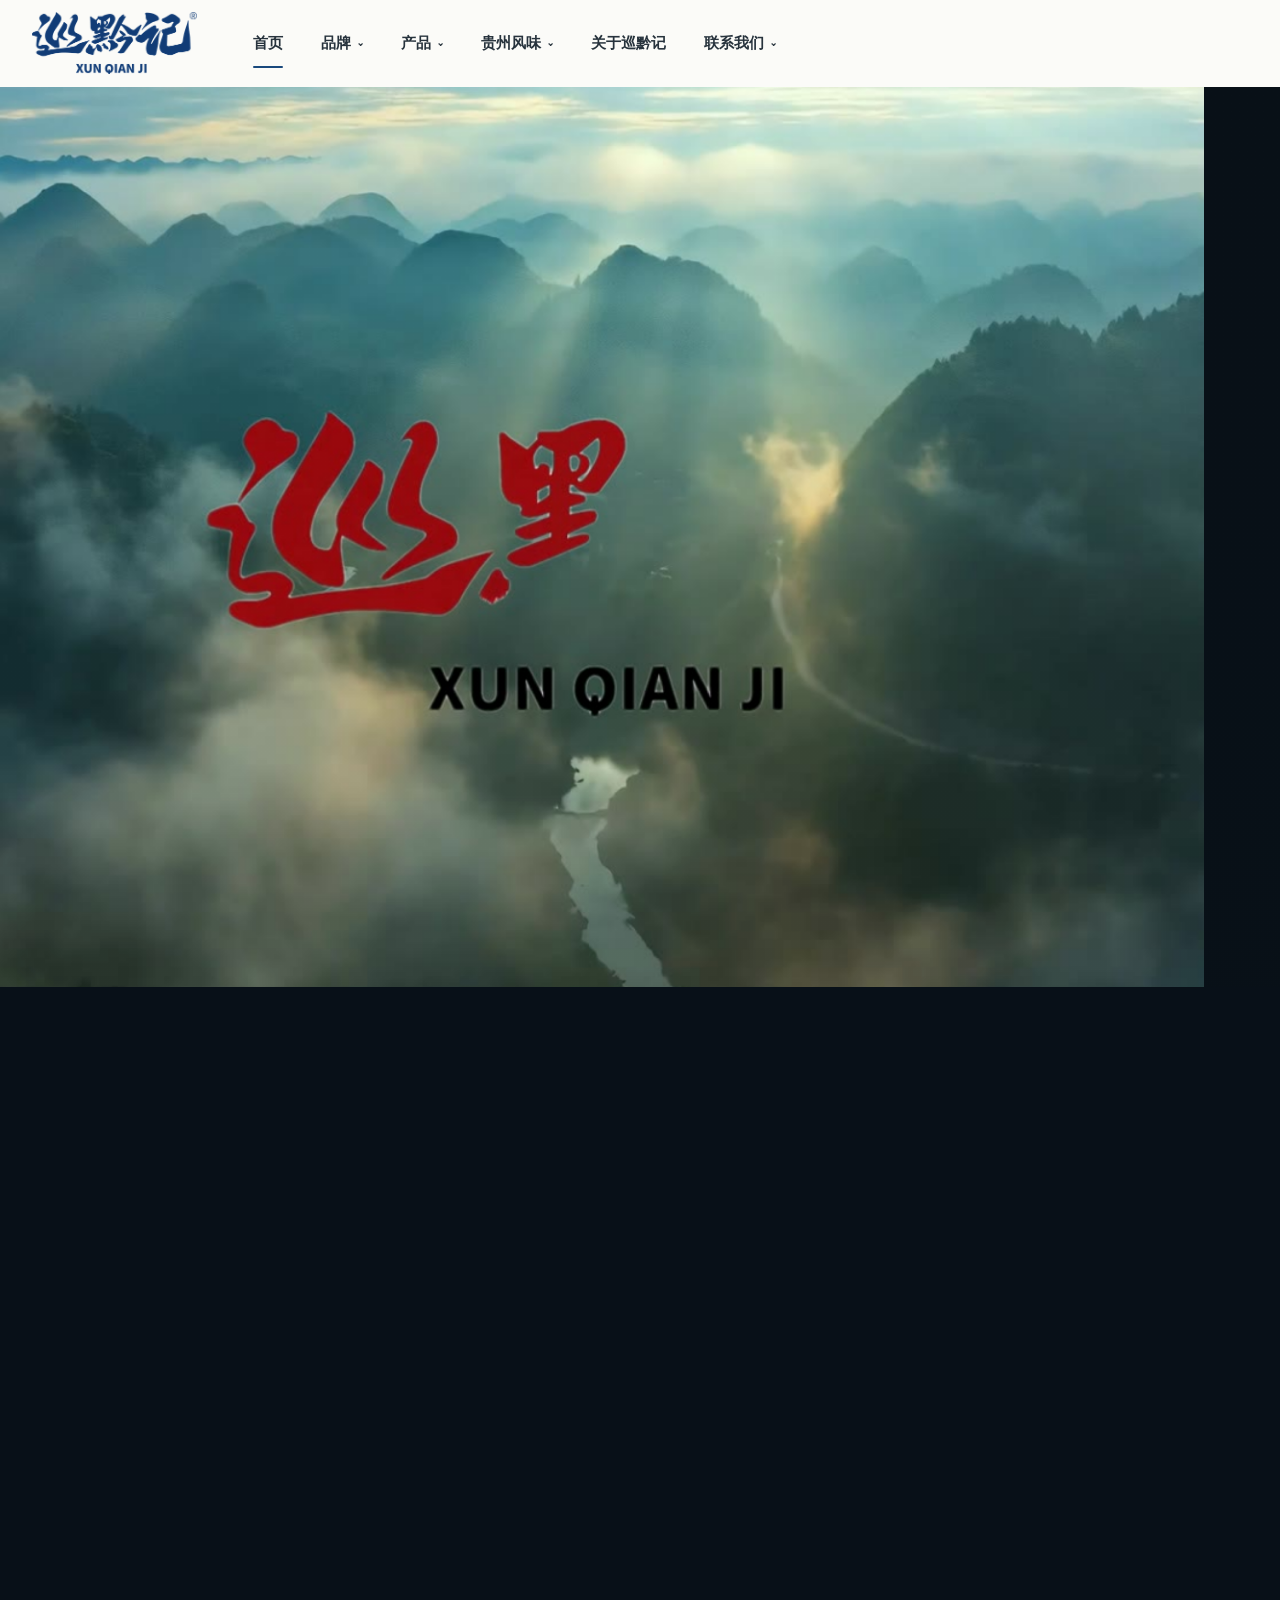
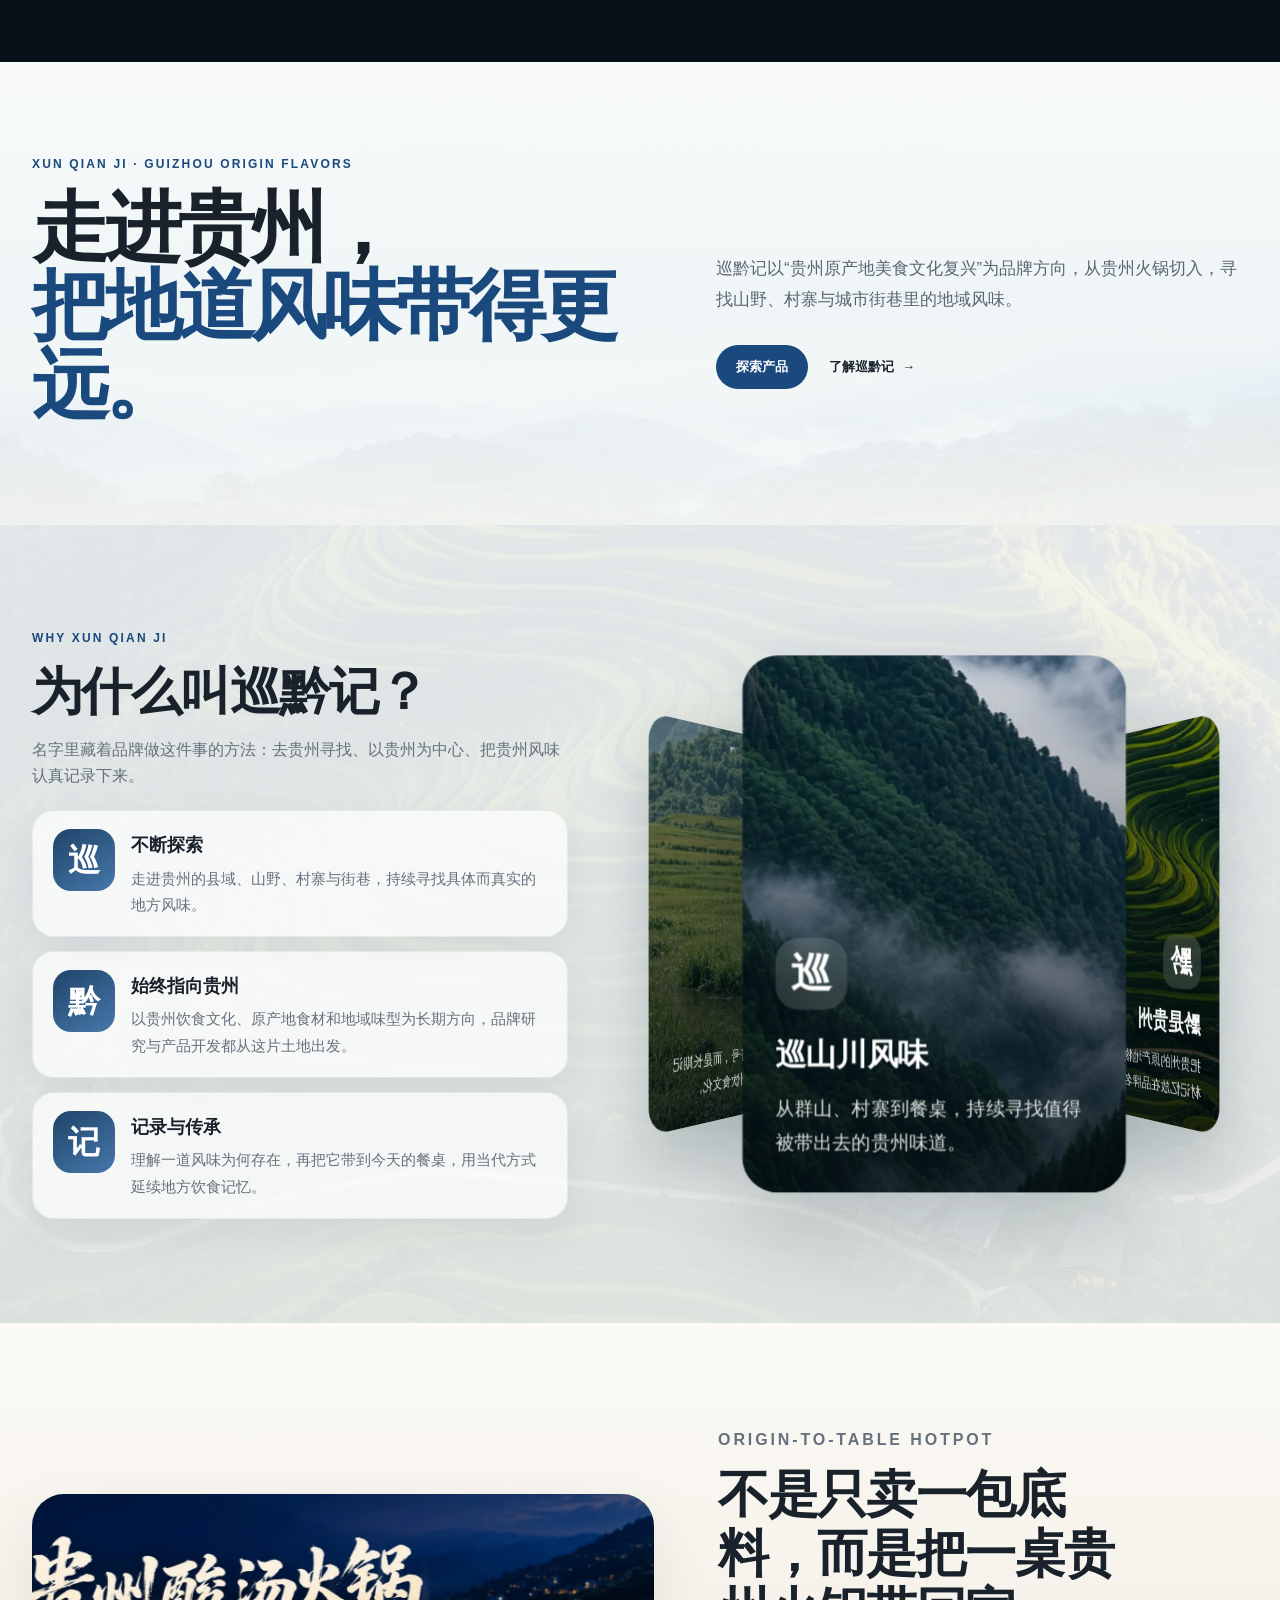
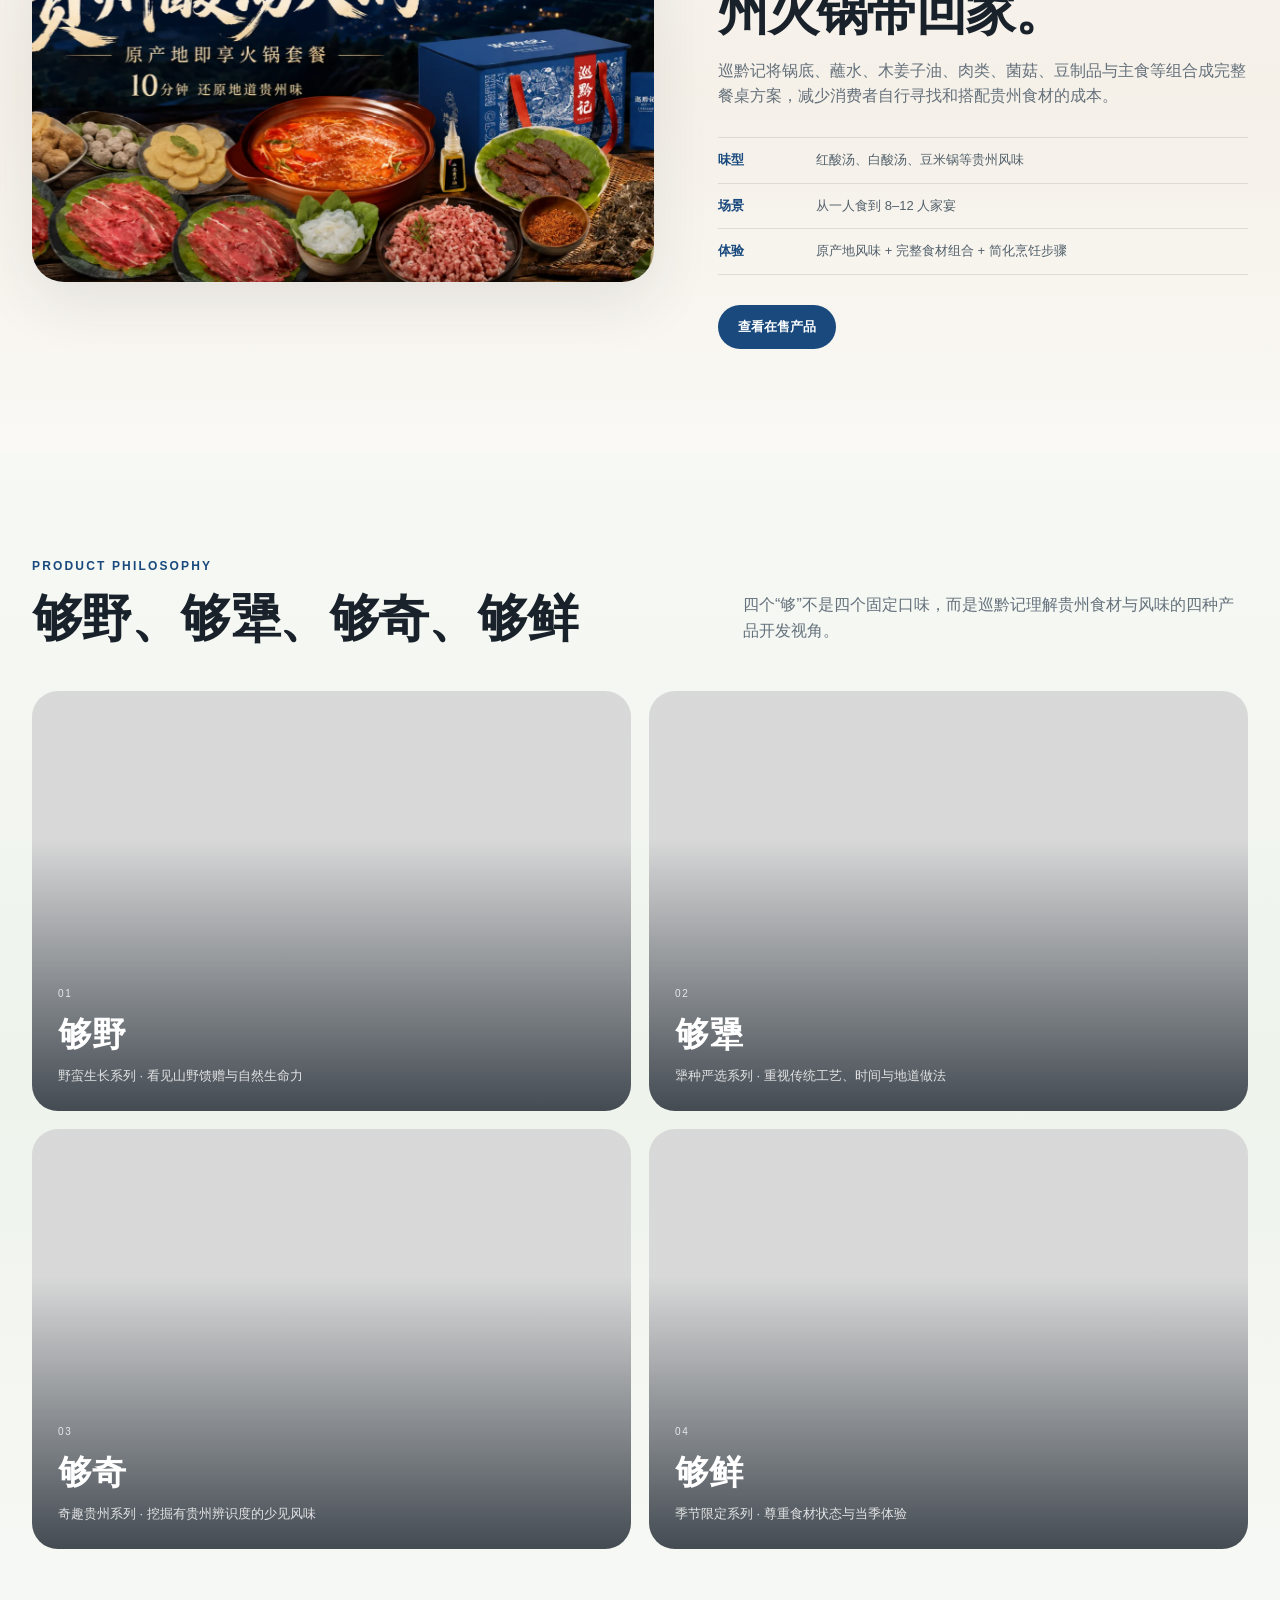
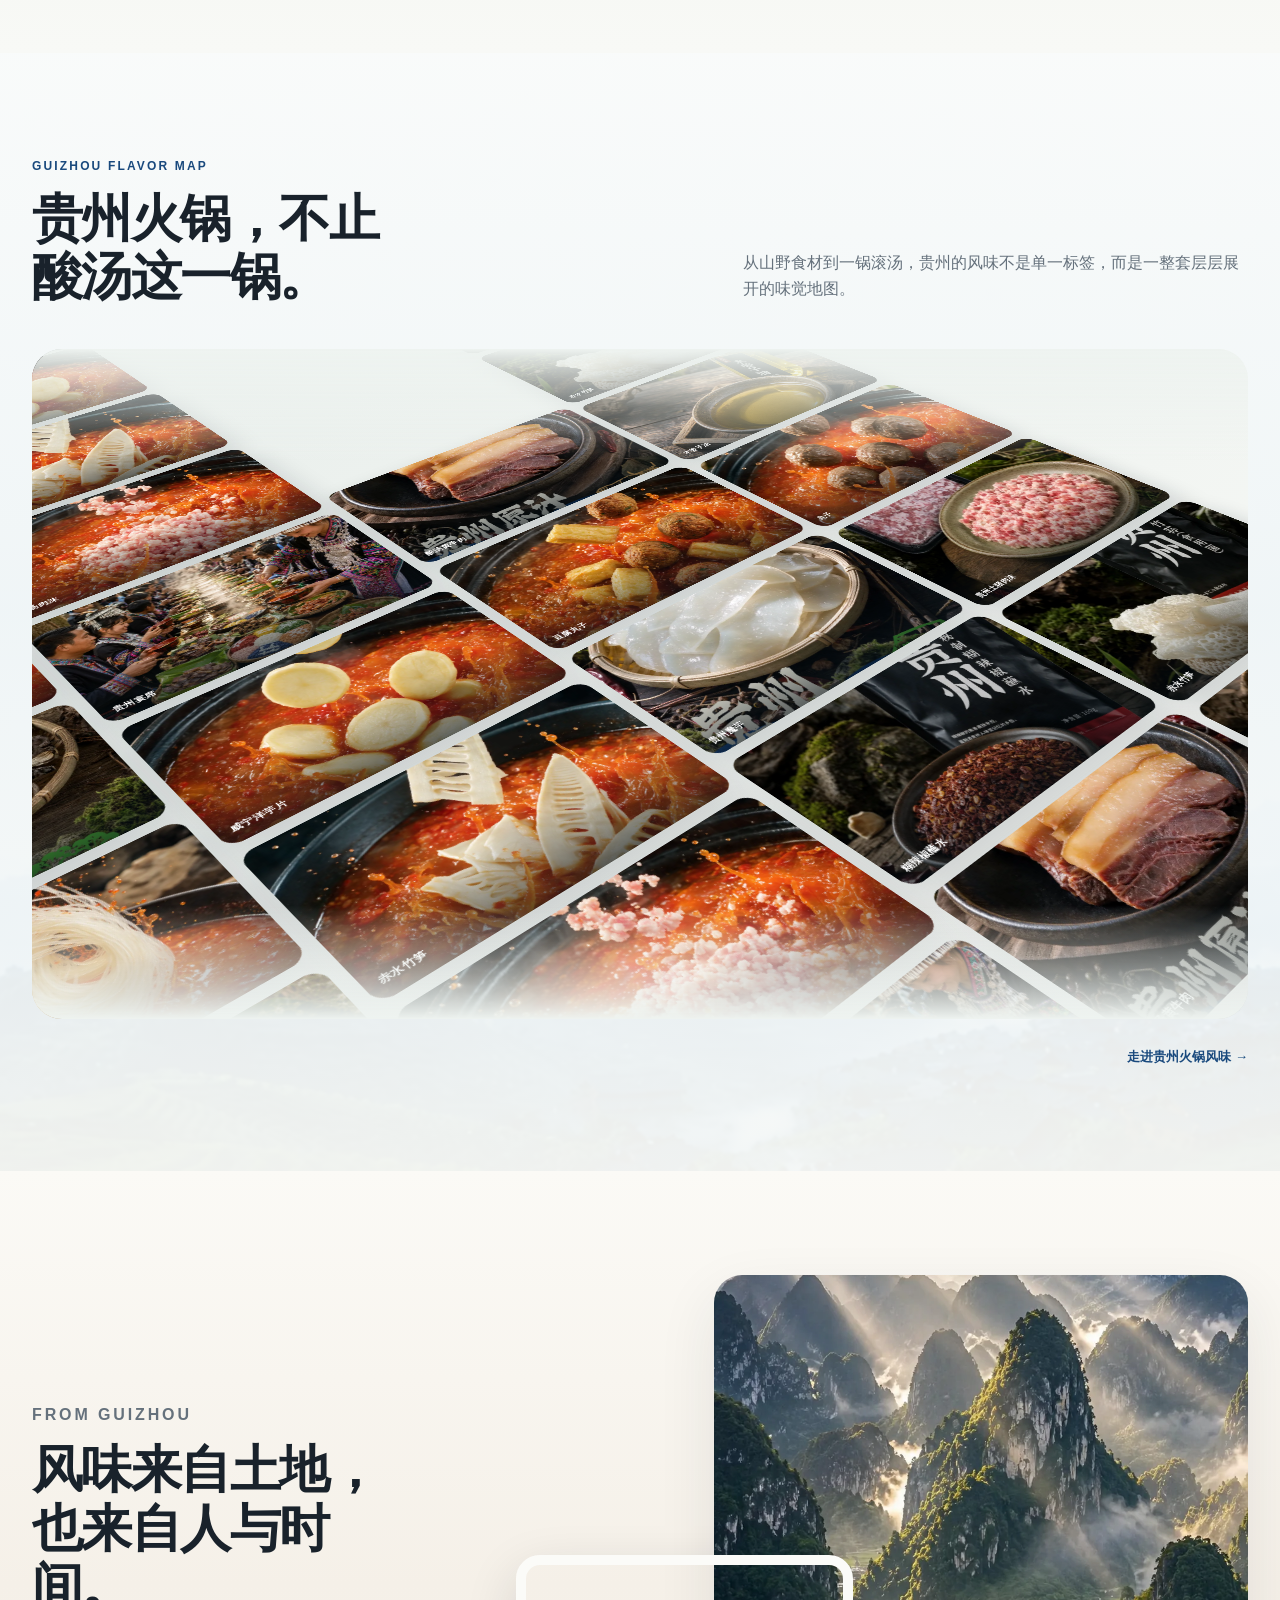
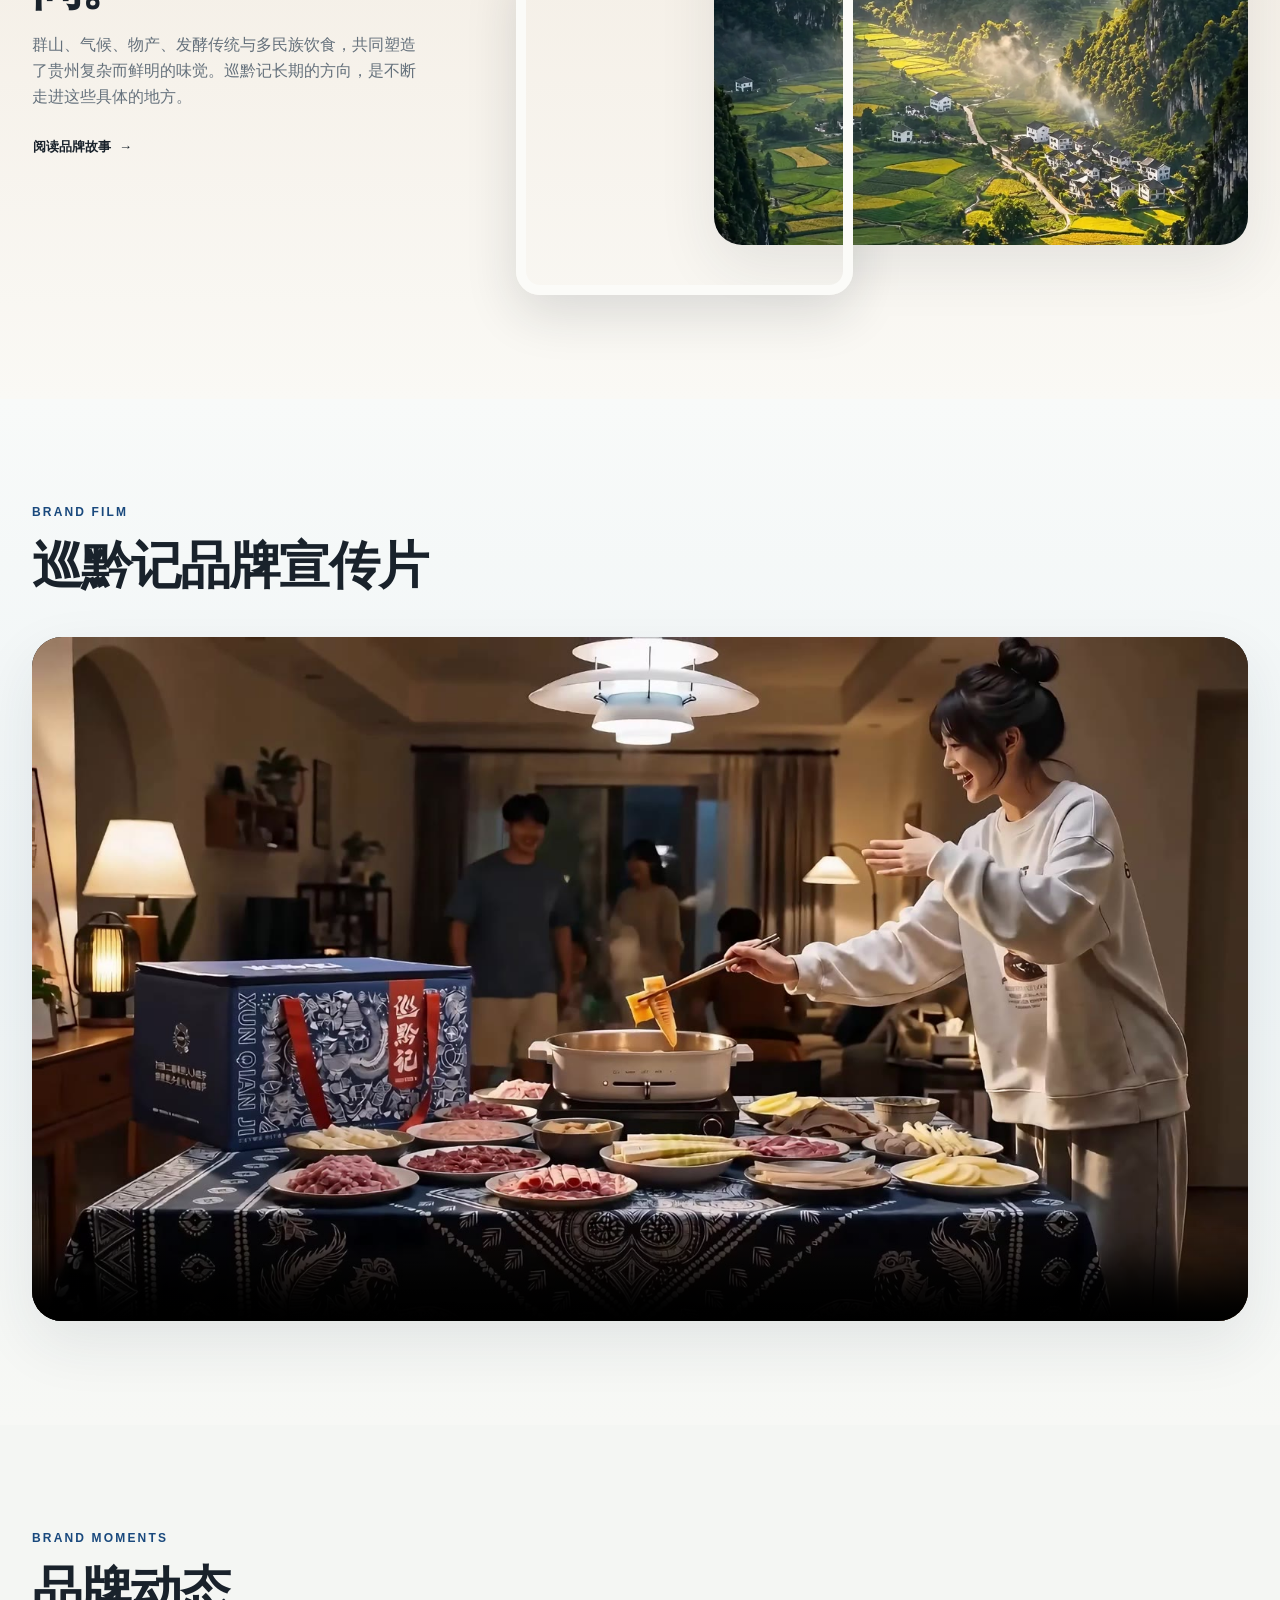
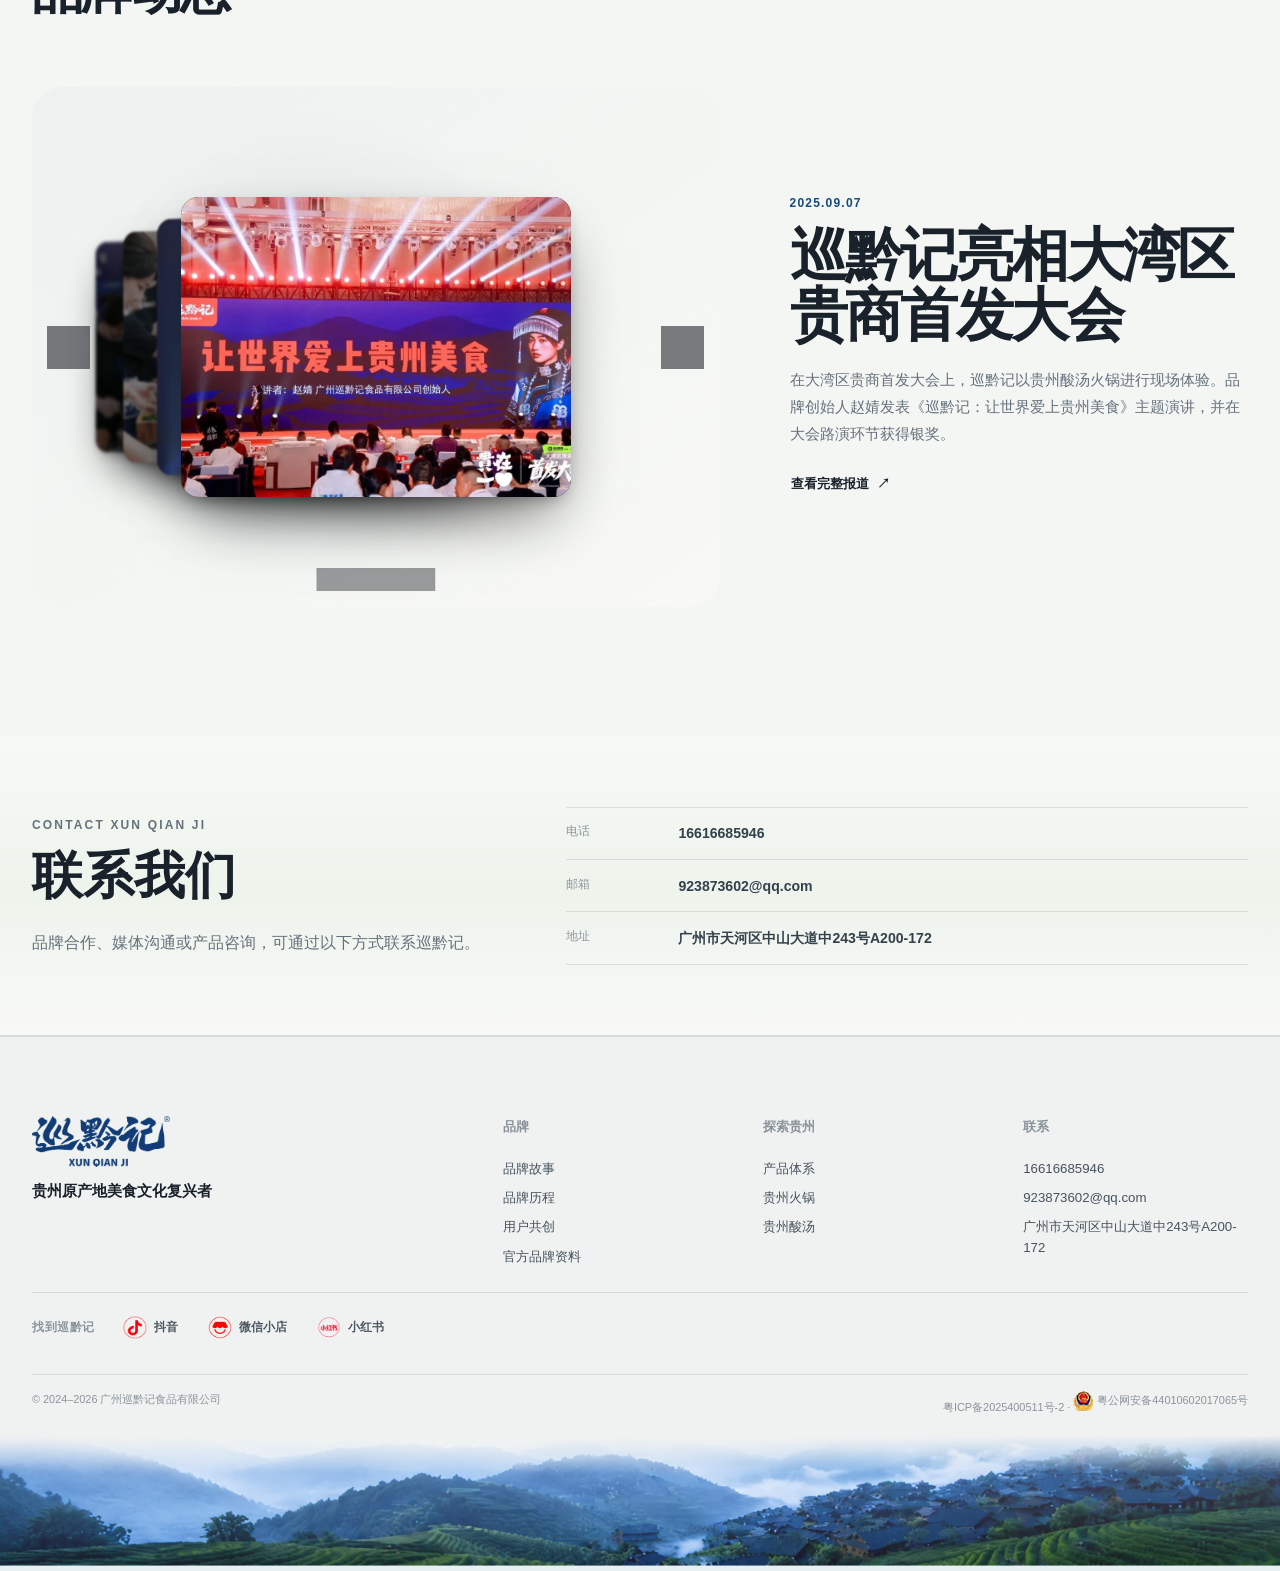
==== commit 395b0410: "Deploy final Astro build with ICP and police filing" ====
--- a/index.html
+++ b/index.html
@@ -1,2 +1,2 @@
 <!DOCTYPE html><html lang="zh-CN"><head><meta charset="utf-8"><meta name="viewport" content="width=device-width,initial-scale=1,viewport-fit=cover"><title>巡黔记官网｜贵州原产地美食文化与贵州即享火锅</title><meta name="description" content="巡黔记官方网站。了解巡黔记品牌故事、贵州原产地即享火锅、凯里红酸汤、贵州火锅风味、官方渠道。"><meta name="robots" content="index,follow,max-image-preview:large,max-snippet:-1"><link rel="canonical" href="https://www.xunqianji.cn/"><meta property="og:type" content="website"><meta property="og:locale" content="zh_CN"><meta property="og:site_name" content="巡黔记官网"><meta property="og:title" content="巡黔记官网｜贵州原产地美食文化与贵州即享火锅"><meta property="og:description" content="巡黔记官方网站。了解巡黔记品牌故事、贵州原产地即享火锅、凯里红酸汤、贵州火锅风味、官方渠道。"><meta property="og:url" content="https://www.xunqianji.cn/"><meta property="og:image" content="https://www.xunqianji.cn/assets-v2/hero-product.webp"><meta name="theme-color" content="#fbfbf8"><link rel="icon" href="/favicon.ico" sizes="any"><link rel="icon" href="/favicon.png" type="image/png"><link rel="apple-touch-icon" href="/apple-touch-icon.png"><script type="application/ld+json">[{"@context":"https://schema.org","@type":"Organization","@id":"https://www.xunqianji.cn/#organization","name":"巡黔记","alternateName":"XUN QIAN JI","legalName":"广州巡黔记食品有限公司","url":"https://www.xunqianji.cn/","logo":"https://www.xunqianji.cn/assets-v2/logo-blue.png","foundingDate":"2024-10-22","telephone":"16616685946","email":"923873602@qq.com","slogan":"让世界爱上贵州美食","description":"巡黔记以贵州原产地美食文化复兴为品牌方向，从贵州原产地即享火锅切入，寻找、记录并转化贵州地域风味。","address":{"@type":"PostalAddress","streetAddress":"中山大道中243号A200-172","addressLocality":"广州市天河区","addressRegion":"广东省","addressCountry":"CN"},"sameAs":["https://v.douyin.com/QIAM0asS398/","https://xhslink.cn/o/9guF8dtUxXD"]},{"@context":"https://schema.org","@type":"WebSite","name":"巡黔记官网","url":"https://www.xunqianji.cn/","inLanguage":"zh-CN","publisher":{"@id":"https://www.xunqianji.cn/#organization"}}]</script><link rel="stylesheet" href="/_astro/BaseLayout.zDsq3UJW.css"><style>.depth-carousel{width:100%;height:100%;min-height:320px;perspective:var(--dc-perspective,1400px);perspective-origin:50%;touch-action:pan-y;-webkit-user-select:none;user-select:none;cursor:grab;outline:none;justify-content:center;align-items:center;display:flex;position:relative}.depth-carousel:active{cursor:grabbing}.depth-carousel:focus-visible{outline-offset:4px;border-radius:12px;outline:2px solid #ffffff80}.depth-carousel__stage{transform-style:preserve-3d;position:absolute;inset:0}.depth-carousel__card{transform-origin:50%;will-change:transform, opacity, filter;cursor:pointer;background:#0b0d12;position:absolute;top:50%;left:50%;overflow:hidden;transform:translate(-50%,-50%);box-shadow:0 30px 60px -20px #000000a6,0 8px 20px -10px #00000080}.depth-carousel__img{object-fit:cover;pointer-events:none;-webkit-user-drag:none;width:100%;height:100%;display:block}.depth-carousel__tint{opacity:0;pointer-events:none;mix-blend-mode:multiply;position:absolute;inset:0}.depth-carousel__arrow{z-index:3000;-webkit-backdrop-filter:blur(8px);backdrop-filter:blur(8px);color:#fff;cursor:pointer;background:#12141a8c;border:1px solid #ffffff2e;border-radius:999px;place-items:center;width:42px;height:42px;transition:background .2s,border-color .2s,transform .2s;display:grid;position:absolute;top:50%;transform:translateY(-50%)}.depth-carousel__arrow:hover{background:#1c1f28d9;border-color:#fff6}.depth-carousel__arrow:active{transform:translateY(-50%)scale(.94)}.depth-carousel__arrow--prev{left:16px}.depth-carousel__arrow--next{right:16px}.depth-carousel__dots{z-index:3000;-webkit-backdrop-filter:blur(6px);backdrop-filter:blur(6px);background:#0e101666;border-radius:999px;gap:8px;padding:8px 12px;display:flex;position:absolute;bottom:16px;left:50%;transform:translate(-50%)}.depth-carousel__dot{cursor:pointer;background:#ffffff52;border:none;border-radius:999px;width:7px;height:7px;padding:0;transition:width .25s,background .25s}.depth-carousel__dot.is-active{background:#fff;width:20px}@media (prefers-reduced-motion:reduce){.depth-carousel__card{will-change:auto}.depth-carousel__arrow,.depth-carousel__dot{transition:none}}
-</style></head><body><a class="skip-link" href="#main">跳到正文</a><style>astro-island,astro-slot,astro-static-slot{display:contents}</style><script>(()=>{var e=async t=>{await(await t())()};(self.Astro||(self.Astro={})).load=e;window.dispatchEvent(new Event("astro:load"));})();</script><script>(()=>{var g=Object.defineProperty;var w=(a,s,c)=>s in a?g(a,s,{enumerable:!0,configurable:!0,writable:!0,value:c}):a[s]=c;var l=(a,s,c)=>w(a,typeof s!="symbol"?s+"":s,c);var E=new Set(["__proto__","constructor","prototype"]);{let a={0:t=>y(t),1:t=>c(t),2:t=>new RegExp(t),3:t=>new Date(t),4:t=>new Map(c(t)),5:t=>new Set(c(t)),6:t=>BigInt(t),7:t=>new URL(t),8:t=>new Uint8Array(t),9:t=>new Uint16Array(t),10:t=>new Uint32Array(t),11:t=>Number.POSITIVE_INFINITY*t},s=t=>{let[p,e]=t;return p in a?a[p](e):void 0},c=t=>t.map(s),y=t=>typeof t!="object"||t===null?t:Object.fromEntries(Object.entries(t).map(([p,e])=>[p,s(e)]));class f extends HTMLElement{constructor(){super(...arguments);l(this,"Component");l(this,"hydrator");l(this,"hydrate",async()=>{var b;if(!this.hydrator||!this.isConnected)return;let e=(b=this.parentElement)==null?void 0:b.closest("astro-island[ssr]");if(e){e.addEventListener("astro:hydrate",this.hydrate,{once:!0});return}let r=this.querySelectorAll("astro-slot"),n={},d=this.querySelectorAll("template[data-astro-template]");for(let o of d){let i=o.closest(this.tagName);i!=null&&i.isSameNode(this)&&(n[o.getAttribute("data-astro-template")||"default"]=o.innerHTML,o.remove())}for(let o of r){let i=o.closest(this.tagName);i!=null&&i.isSameNode(this)&&(n[o.getAttribute("name")||"default"]=o.innerHTML)}let u;try{u=this.hasAttribute("props")?y(JSON.parse(this.getAttribute("props"))):{}}catch(o){let i=this.getAttribute("component-url")||"<unknown>",v=this.getAttribute("component-export");throw v&&(i+=` (export ${v})`),console.error(`[hydrate] Error parsing props for component ${i}`,this.getAttribute("props"),o),o}let h;await this.hydrator(this)(this.Component,u,n,{client:this.getAttribute("client")}),this.removeAttribute("ssr"),this.dispatchEvent(new CustomEvent("astro:hydrate"))});l(this,"unmount",()=>{this.isConnected||this.dispatchEvent(new CustomEvent("astro:unmount"))})}disconnectedCallback(){document.removeEventListener("astro:after-swap",this.unmount),document.addEventListener("astro:after-swap",this.unmount,{once:!0})}connectedCallback(){if(!this.hasAttribute("await-children")||document.readyState==="interactive"||document.readyState==="complete")this.childrenConnectedCallback();else{let e=()=>{document.removeEventListener("DOMContentLoaded",e),r.disconnect(),this.childrenConnectedCallback()},r=new MutationObserver(()=>{var n;((n=this.lastChild)==null?void 0:n.nodeType)===Node.COMMENT_NODE&&this.lastChild.nodeValue==="astro:end"&&(this.lastChild.remove(),e())});r.observe(this,{childList:!0}),document.addEventListener("DOMContentLoaded",e)}}async childrenConnectedCallback(){let e=this.getAttribute("before-hydration-url");e&&await import(e),this.start()}getRetryImportUrl(e){let r=new URL(e,document.baseURI);return r.searchParams.set("astro-retry",Date.now().toString()),r.toString()}async importWithRetry(e){try{return await import(e)}catch(r){return await new Promise(n=>setTimeout(n,1e3)),import(this.getRetryImportUrl(e))}}handleHydrationError(e){let r=this.getAttribute("component-url"),n=new CustomEvent("astro:hydration-error",{cancelable:!0,bubbles:!0,composed:!0,detail:{error:e,componentUrl:r}});this.dispatchEvent(n)&&console.error(`[astro-island] Error hydrating ${r}`,e)}async start(){let e=JSON.parse(this.getAttribute("opts")),r=this.getAttribute("client");if(Astro[r]===void 0){window.addEventListener(`astro:${r}`,()=>this.start(),{once:!0});return}try{await Astro[r](async()=>{let n=this.getAttribute("renderer-url");try{let[d,{default:u}]=await Promise.all([this.importWithRetry(this.getAttribute("component-url")),n?this.importWithRetry(n):Promise.resolve({default:()=>()=>{}})]),h=this.getAttribute("component-export")||"default";if(h.includes(".")){this.Component=d;for(let m of h.split(".")){if(E.has(m)||!this.Component||typeof this.Component!="object"&&typeof this.Component!="function"||!Object.hasOwn(this.Component,m))throw new Error(`Invalid component export path: ${h}`);this.Component=this.Component[m]}}else{if(E.has(h))throw new Error(`Invalid component export path: ${h}`);this.Component=d[h]}return this.hydrator=u,this.hydrate}catch(d){return this.handleHydrationError(d),()=>{}}},e,this)}catch(n){this.handleHydrationError(n)}}attributeChangedCallback(){this.hydrate()}}l(f,"observedAttributes",["props"]),customElements.get("astro-island")||customElements.define("astro-island",f)}})();</script><astro-island uid="ZePgdE" prefix="r11" component-url="/_astro/MegaNavbar.ly-b4awe.js" component-export="default" renderer-url="/_astro/client.CBv8q_xb.js" props="{&quot;active&quot;:[0,&quot;home&quot;]}" ssr client="load" opts="{&quot;name&quot;:&quot;MegaNavbar&quot;,&quot;value&quot;:true}" await-children><header class="site-header deep-header" data-header="true"><div class="shell deep-nav-shell"><a aria-label="巡黔记官网首页" class="brand deep-brand" href="/"><img alt="巡黔记 XUN QIAN JI" src="/assets-v2/logo-blue.png" decoding="async"/></a><button type="button" class="deep-menu-toggle" aria-label="打开导航" aria-expanded="false"><span></span><span></span><span></span></button><nav class="deep-nav" aria-label="主导航"><a class="deep-nav-direct is-active" href="/">首页</a><div class="deep-nav-item"><button type="button" class="" aria-expanded="false">品牌<span>⌄</span></button></div><div class="deep-nav-item"><button type="button" class="" aria-expanded="false">产品<span>⌄</span></button></div><div class="deep-nav-item"><button type="button" class="" aria-expanded="false">贵州风味<span>⌄</span></button></div><a class="deep-nav-direct" href="/about-xunqianji.html">关于巡黔记</a><div class="deep-nav-item"><button type="button" class="" aria-expanded="false">联系我们<span>⌄</span></button></div></nav></div></header><!--astro:end--></astro-island><astro-island uid="Z1KiIfk" prefix="r10" component-url="/_astro/MotionRuntime.BMq1wJDT.js" component-export="default" renderer-url="/_astro/client.CBv8q_xb.js" props="{}" ssr client="load" opts="{&quot;name&quot;:&quot;MotionRuntime&quot;,&quot;value&quot;:true}"></astro-island><main id="main"><astro-island uid="yajwf" prefix="r6" component-url="/_astro/CinematicHero.BSWzBP-C.js" component-export="default" renderer-url="/_astro/client.CBv8q_xb.js" props="{}" ssr client="load" opts="{&quot;name&quot;:&quot;CinematicHero&quot;,&quot;value&quot;:true}" await-children><section class="v3-hero" aria-label="巡黔记品牌首屏宣传片"><div class="v3-gate" style="opacity:1"><div class="v3-gate__auto" style="opacity:0;transform:scale(0.965)"><img src="/assets-v2/logo-white.png" alt="巡黔记"/><p>从贵州山野进入一锅热汤</p><div class="v3-gate__progress" aria-hidden="true"><span style="transform:scaleX(0)"></span></div></div></div><div class="v3-hero__sticky"><video class="v3-hero__video" autoPlay="" muted="" loop="" playsInline="" preload="metadata" poster="/assets-v2/hero-video-poster.jpg" style="transform:scale(0.94)"><source src="/assets-v2/hero-loop.mp4" type="video/mp4"/></video><div class="v3-hero__shade" style="opacity:0.06"></div></div></section><!--astro:end--></astro-island><section class="home-intro-statement scenic-section scenic-mist"><div class="shell home-intro-grid"><div><p class="eyebrow">XUN QIAN JI · GUIZHOU ORIGIN FLAVORS</p><h1>走进贵州，<br><em>把地道风味带得更远。</em></h1></div><div><p>巡黔记以“贵州原产地美食文化复兴”为品牌方向，从贵州火锅切入，寻找山野、村寨与城市街巷里的地域风味。</p><div class="hero-actions"><a class="button primary" href="/products.html">探索产品</a><a class="button text" href="/about.html">了解巡黔记 <span>→</span></a></div></div></div></section><script>(()=>{var a=(s,i,o)=>{let r=async()=>{await(await s())()},t=typeof i.value=="object"?i.value:void 0,c={rootMargin:t==null?void 0:t.rootMargin},n=new IntersectionObserver(e=>{for(let l of e)if(l.isIntersecting){n.disconnect(),r();break}},c);for(let e of o.children)n.observe(e)};(self.Astro||(self.Astro={})).visible=a;window.dispatchEvent(new Event("astro:visible"));})();</script><astro-island uid="2lNxFM" prefix="r7" component-url="/_astro/NameRevealSection.CWmxiwpZ.js" component-export="default" renderer-url="/_astro/client.CBv8q_xb.js" props="{}" ssr client="visible" opts="{&quot;name&quot;:&quot;NameRevealSection&quot;,&quot;value&quot;:true}" await-children><section class="deep-name-section section-pad scenic-section scenic-blue" id="why-xunqianji"><div class="shell deep-name-layout"><div class="section-title reveal deep-name-copy"><p class="eyebrow">WHY XUN QIAN JI</p><h2>为什么叫巡黔记？</h2><p class="deep-name-intro">名字里藏着品牌做这件事的方法：去贵州寻找、以贵州为中心、把贵州风味认真记录下来。</p><div class="deep-name-meaning-list"><article class="deep-name-meaning-card"><strong>巡</strong><div><h3>不断探索</h3><p>走进贵州的县域、山野、村寨与街巷，持续寻找具体而真实的地方风味。</p></div></article><article class="deep-name-meaning-card"><strong>黔</strong><div><h3>始终指向贵州</h3><p>以贵州饮食文化、原产地食材和地域味型为长期方向，品牌研究与产品开发都从这片土地出发。</p></div></article><article class="deep-name-meaning-card"><strong>记</strong><div><h3>记录与传承</h3><p>理解一道风味为何存在，再把它带到今天的餐桌，用当代方式延续地方饮食记忆。</p></div></article></div></div><div class="reveal" data-delay="120"><div class="deep-name-rotator" aria-hidden="true"><div class="deep-name-rotator__inner"><article class="deep-name-rotator__card" style="--card-index:0"><img src="/assets-v2/name-scenic-1.webp" alt="" loading="lazy" decoding="async"/><span class="deep-name-rotator__shade"></span><div class="deep-name-rotator__copy"><span>巡</span><h3>巡山川风味</h3><p>从群山、村寨到餐桌，持续寻找值得被带出去的贵州味道。</p></div></article><article class="deep-name-rotator__card" style="--card-index:1"><img src="/assets-v2/name-scenic-2.webp" alt="" loading="lazy" decoding="async"/><span class="deep-name-rotator__shade"></span><div class="deep-name-rotator__copy"><span>黔</span><h3>黔是贵州</h3><p>把贵州的原产地物产、地方火锅和食材记忆放在品牌名字的中心。</p></div></article><article class="deep-name-rotator__card" style="--card-index:2"><img src="/assets-v2/name-scenic-3.webp" alt="" loading="lazy" decoding="async"/><span class="deep-name-rotator__shade"></span><div class="deep-name-rotator__copy"><span>记</span><h3>记一方风土</h3><p>不是短暂借用地域符号，而是长期记录、转化并分享贵州饮食文化。</p></div></article></div></div></div></div></section><!--astro:end--></astro-island><section class="feature-product section-pad scenic-section scenic-warm"><div class="shell feature-grid"><figure class="feature-image reveal hotpot-alive"><img alt="巡黔记贵州酸汤火锅原产地即享火锅套餐" loading="lazy" decoding="async" src="/assets-v2/hero-product.webp"><span aria-hidden="true" class="steam steam-a"></span><span aria-hidden="true" class="steam steam-b"></span><span aria-hidden="true" class="steam steam-c"></span></figure><div class="feature-copy reveal" data-delay="100"><p class="eyebrow">ORIGIN-TO-TABLE HOTPOT</p><h2 class="balanced-title">不是只卖一包底料，而是把一桌贵州火锅带回家。</h2><p>巡黔记将锅底、蘸水、木姜子油、肉类、菌菇、豆制品与主食等组合成完整餐桌方案，减少消费者自行寻找和搭配贵州食材的成本。</p><ul class="clean-list"><li><b>味型</b><span>红酸汤、白酸汤、豆米锅等贵州风味</span></li><li><b>场景</b><span>从一人食到 8–12 人家宴</span></li><li><b>体验</b><span>原产地风味 + 完整食材组合 + 简化烹饪步骤</span></li></ul><a class="button primary" href="/products.html">查看在售产品</a></div></div></section><section class="philosophy section-pad scenic-section scenic-green"><div class="shell"><div class="section-heading reveal"><div><p class="eyebrow">PRODUCT PHILOSOPHY</p><h2>够野、够犟、够奇、够鲜</h2></div><p>四个“够”不是四个固定口味，而是巡黔记理解贵州食材与风味的四种产品开发视角。</p></div><div class="photo-grid-four"><a class="photo-card tall reveal" href="/products.html"><img alt="贵州山野木姜子与木姜子油" loading="lazy" decoding="async" src="/assets-v2/philosophy-wild.webp"><div><span>01</span><h3>够野</h3><p>野蛮生长系列 · 看见山野馈赠与自然生命力</p></div></a><a class="photo-card reveal" href="/products.html"><img alt="贵州酸汤与肉末食材" loading="lazy" decoding="async" src="/assets-v2/philosophy-stubborn.webp"><div><span>02</span><h3>够犟</h3><p>犟种严选系列 · 重视传统工艺、时间与地道做法</p></div></a><a class="photo-card reveal" data-delay="80" href="/products.html"><img alt="灰树花进入贵州酸汤火锅" loading="lazy" decoding="async" src="/assets-v2/philosophy-curious.webp"><div><span>03</span><h3>够奇</h3><p>奇趣贵州系列 · 挖掘有贵州辨识度的少见风味</p></div></a><a class="photo-card tall reveal" data-delay="80" href="/products.html"><img alt="鲜牛肉进入贵州酸汤火锅" loading="lazy" decoding="async" src="/assets-v2/philosophy-fresh.webp"><div><span>04</span><h3>够鲜</h3><p>季节限定系列 · 尊重食材状态与当季体验</p></div></a></div></div></section><astro-island uid="ZmIiYm" prefix="r8" component-url="/_astro/FlavorMarquee.D429TO9y.js" component-export="default" renderer-url="/_astro/client.CBv8q_xb.js" props="{}" ssr client="visible" opts="{&quot;name&quot;:&quot;FlavorMarquee&quot;,&quot;value&quot;:true}" await-children><section class="deep-flavor-section section-pad scenic-section scenic-mist"><div class="shell"><div class="section-heading reveal"><div><p class="eyebrow">GUIZHOU FLAVOR MAP</p><h2>贵州火锅，不止酸汤这一锅。</h2></div><p>从山野食材到一锅滚汤，贵州的风味不是单一标签，而是一整套层层展开的味觉地图。</p></div><div class="deep-3d-marquee" aria-label="贵州风味图片墙"><div class="deep-3d-marquee__fade deep-3d-marquee__fade--top"></div><div class="deep-3d-marquee__fade deep-3d-marquee__fade--bottom"></div><div class="deep-3d-marquee__plane" style="transform:translateY(30px) scale(0.92) rotateX(54deg) rotateZ(-42deg)"><div class="deep-3d-marquee__column"><figure><img src="/assets-v2/flavor-soft-shao.webp" alt="贵阳软哨" loading="lazy"/><figcaption>贵阳软哨</figcaption></figure><figure><img src="/assets-v2/flavor-mushroom.webp" alt="兴义灰树花" loading="lazy"/><figcaption>兴义灰树花</figcaption></figure><figure><img src="/assets-v2/flavor-noodles.webp" alt="贵阳圈圈粉" loading="lazy"/><figcaption>贵阳圈圈粉</figcaption></figure><figure><img src="/assets-v2/origin-ingredients.webp" alt="贵州原产地食材" loading="lazy"/><figcaption>原产地食材</figcaption></figure><figure><img src="/assets-v2/flavor-soft-shao.webp" alt="贵阳软哨" loading="lazy"/><figcaption>贵阳软哨</figcaption></figure><figure><img src="/assets-v2/flavor-mushroom.webp" alt="兴义灰树花" loading="lazy"/><figcaption>兴义灰树花</figcaption></figure><figure><img src="/assets-v2/flavor-noodles.webp" alt="贵阳圈圈粉" loading="lazy"/><figcaption>贵阳圈圈粉</figcaption></figure><figure><img src="/assets-v2/origin-ingredients.webp" alt="贵州原产地食材" loading="lazy"/><figcaption>原产地食材</figcaption></figure><figure><img src="/assets-v2/flavor-soft-shao.webp" alt="贵阳软哨" loading="lazy"/><figcaption>贵阳软哨</figcaption></figure><figure><img src="/assets-v2/flavor-mushroom.webp" alt="兴义灰树花" loading="lazy"/><figcaption>兴义灰树花</figcaption></figure><figure><img src="/assets-v2/flavor-noodles.webp" alt="贵阳圈圈粉" loading="lazy"/><figcaption>贵阳圈圈粉</figcaption></figure><figure><img src="/assets-v2/origin-ingredients.webp" alt="贵州原产地食材" loading="lazy"/><figcaption>原产地食材</figcaption></figure></div><div class="deep-3d-marquee__column"><figure><img src="/assets-v2/flavor-potato.webp" alt="威宁洋芋片" loading="lazy"/><figcaption>威宁洋芋片</figcaption></figure><figure><img src="/assets-v2/flavor-bamboo.webp" alt="赤水竹笋" loading="lazy"/><figcaption>赤水竹笋</figcaption></figure><figure><img src="/assets-v2/flavor-mince.webp" alt="贵州酸汤与肉沫" loading="lazy"/><figcaption>酸汤肉沫</figcaption></figure><figure><img src="/assets-v2/origin-banquet.webp" alt="贵州民族饮食宴席" loading="lazy"/><figcaption>贵州宴席</figcaption></figure><figure><img src="/assets-v2/flavor-potato.webp" alt="威宁洋芋片" loading="lazy"/><figcaption>威宁洋芋片</figcaption></figure><figure><img src="/assets-v2/flavor-bamboo.webp" alt="赤水竹笋" loading="lazy"/><figcaption>赤水竹笋</figcaption></figure><figure><img src="/assets-v2/flavor-mince.webp" alt="贵州酸汤与肉沫" loading="lazy"/><figcaption>酸汤肉沫</figcaption></figure><figure><img src="/assets-v2/origin-banquet.webp" alt="贵州民族饮食宴席" loading="lazy"/><figcaption>贵州宴席</figcaption></figure><figure><img src="/assets-v2/flavor-potato.webp" alt="威宁洋芋片" loading="lazy"/><figcaption>威宁洋芋片</figcaption></figure><figure><img src="/assets-v2/flavor-bamboo.webp" alt="赤水竹笋" loading="lazy"/><figcaption>赤水竹笋</figcaption></figure><figure><img src="/assets-v2/flavor-mince.webp" alt="贵州酸汤与肉沫" loading="lazy"/><figcaption>酸汤肉沫</figcaption></figure><figure><img src="/assets-v2/origin-banquet.webp" alt="贵州民族饮食宴席" loading="lazy"/><figcaption>贵州宴席</figcaption></figure></div><div class="deep-3d-marquee__column"><figure><img src="/assets-v2/flavor-beef.webp" alt="贵州酸汤黄牛肉" loading="lazy"/><figcaption>酸汤黄牛肉</figcaption></figure><figure><img src="/assets-v2/flavor-tofu-meatball.webp" alt="贵州豆腐丸子" loading="lazy"/><figcaption>豆腐丸子</figcaption></figure><figure><img src="/assets-v2/flavor-moyu.webp" alt="贵州魔芋" loading="lazy"/><figcaption>贵州魔芋</figcaption></figure><figure><img src="/assets-v2/product-chili-dip.webp" alt="贵州糊辣椒蘸水" loading="lazy"/><figcaption>糊辣椒蘸水</figcaption></figure><figure><img src="/assets-v2/flavor-beef.webp" alt="贵州酸汤黄牛肉" loading="lazy"/><figcaption>酸汤黄牛肉</figcaption></figure><figure><img src="/assets-v2/flavor-tofu-meatball.webp" alt="贵州豆腐丸子" loading="lazy"/><figcaption>豆腐丸子</figcaption></figure><figure><img src="/assets-v2/flavor-moyu.webp" alt="贵州魔芋" loading="lazy"/><figcaption>贵州魔芋</figcaption></figure><figure><img src="/assets-v2/product-chili-dip.webp" alt="贵州糊辣椒蘸水" loading="lazy"/><figcaption>糊辣椒蘸水</figcaption></figure><figure><img src="/assets-v2/flavor-beef.webp" alt="贵州酸汤黄牛肉" loading="lazy"/><figcaption>酸汤黄牛肉</figcaption></figure><figure><img src="/assets-v2/flavor-tofu-meatball.webp" alt="贵州豆腐丸子" loading="lazy"/><figcaption>豆腐丸子</figcaption></figure><figure><img src="/assets-v2/flavor-moyu.webp" alt="贵州魔芋" loading="lazy"/><figcaption>贵州魔芋</figcaption></figure><figure><img src="/assets-v2/product-chili-dip.webp" alt="贵州糊辣椒蘸水" loading="lazy"/><figcaption>糊辣椒蘸水</figcaption></figure></div><div class="deep-3d-marquee__column"><figure><img src="/assets-v2/ingredient-meatballs.webp" alt="贵州丸子进入酸汤" loading="lazy"/><figcaption>丸子</figcaption></figure><figure><img src="/assets-v2/ingredient-pork-mince-detail.webp" alt="贵州土猪肉沫" loading="lazy"/><figcaption>贵州土猪肉沫</figcaption></figure><figure><img src="/assets-v2/ingredient-bamboo-detail.webp" alt="赤水竹笋细节" loading="lazy"/><figcaption>赤水竹笋</figcaption></figure><figure><img src="/assets-v2/product-wood-ginger-oil.webp" alt="贵州木姜子油" loading="lazy"/><figcaption>木姜子油</figcaption></figure><figure><img src="/assets-v2/ingredient-meatballs.webp" alt="贵州丸子进入酸汤" loading="lazy"/><figcaption>丸子</figcaption></figure><figure><img src="/assets-v2/ingredient-pork-mince-detail.webp" alt="贵州土猪肉沫" loading="lazy"/><figcaption>贵州土猪肉沫</figcaption></figure><figure><img src="/assets-v2/ingredient-bamboo-detail.webp" alt="赤水竹笋细节" loading="lazy"/><figcaption>赤水竹笋</figcaption></figure><figure><img src="/assets-v2/product-wood-ginger-oil.webp" alt="贵州木姜子油" loading="lazy"/><figcaption>木姜子油</figcaption></figure><figure><img src="/assets-v2/ingredient-meatballs.webp" alt="贵州丸子进入酸汤" loading="lazy"/><figcaption>丸子</figcaption></figure><figure><img src="/assets-v2/ingredient-pork-mince-detail.webp" alt="贵州土猪肉沫" loading="lazy"/><figcaption>贵州土猪肉沫</figcaption></figure><figure><img src="/assets-v2/ingredient-bamboo-detail.webp" alt="赤水竹笋细节" loading="lazy"/><figcaption>赤水竹笋</figcaption></figure><figure><img src="/assets-v2/product-wood-ginger-oil.webp" alt="贵州木姜子油" loading="lazy"/><figcaption>木姜子油</figcaption></figure></div></div></div><div class="section-link"><a href="/guizhou-hotpot.html">走进贵州火锅风味 <span>→</span></a></div></div></section><!--astro:end--></astro-island><section class="origin section-pad scenic-section scenic-warm"><div class="shell origin-grid"><div class="origin-copy reveal"><p class="eyebrow">FROM GUIZHOU</p><h2 class="no-orphan-title">风味来自土地，<br>也来自人与时间。</h2><p>群山、气候、物产、发酵传统与多民族饮食，共同塑造了贵州复杂而鲜明的味觉。巡黔记长期的方向，是不断走进这些具体的地方。</p><a class="button text" href="/about.html">阅读品牌故事 <span>→</span></a></div><div class="origin-images reveal" data-delay="100"><img alt="贵州群山与村寨" class="origin-main" loading="lazy" decoding="async" src="/assets-v2/origin-mountains-1.webp"><img alt="贵州饮食与民族文化场景" class="origin-float" loading="lazy" decoding="async" src="/assets-v2/origin-cuisine.webp"></div></div></section><section class="film-section section-pad scenic-section scenic-blue" id="brand-film"><div class="shell"><div class="section-heading reveal"><div><p class="eyebrow">BRAND FILM</p><h2>巡黔记品牌宣传片</h2></div></div><div class="film-wrap reveal"><video controls playsinline poster="/assets-v2/brand-film-poster.jpg" preload="none"><source src="/assets-v2/brand-film-720.mp4" type="video/mp4">您的浏览器暂不支持视频播放。</video></div></div></section><astro-island uid="20byj" prefix="r9" component-url="/_astro/BrandDepthCarousel.oiGd-31s.js" component-export="default" renderer-url="/_astro/client.CBv8q_xb.js" props="{}" ssr client="visible" opts="{&quot;name&quot;:&quot;BrandDepthCarousel&quot;,&quot;value&quot;:true}" await-children><section class="deep-news-section section-pad soft-section" id="brand-moments"><div class="shell"><div class="section-heading reveal"><div><p class="eyebrow">BRAND MOMENTS</p><h2>品牌动态</h2></div></div><article class="deep-news-grid reveal"><div class="deep-news-depth"><div class="depth-carousel" style="--dc-perspective:1250px" role="group" aria-roledescription="carousel" aria-label="Depth carousel" tabindex="0"><div class="depth-carousel__stage"><div class="depth-carousel__card" style="width:390px;height:300px;border-radius:18px" aria-roledescription="slide" aria-label="1 of 6" aria-hidden="false"><img class="depth-carousel__img" src="/assets-v2/brand-event-1.webp" alt="巡黔记大湾区贵商首发大会现场1" draggable="false" loading="lazy" decoding="async"/><span class="depth-carousel__tint" style="background:#05060a"></span></div><div class="depth-carousel__card" style="width:390px;height:300px;border-radius:18px" aria-roledescription="slide" aria-label="2 of 6" aria-hidden="true"><img class="depth-carousel__img" src="/assets-v2/brand-event-2.webp" alt="巡黔记大湾区贵商首发大会现场2" draggable="false" loading="lazy" decoding="async"/><span class="depth-carousel__tint" style="background:#05060a"></span></div><div class="depth-carousel__card" style="width:390px;height:300px;border-radius:18px" aria-roledescription="slide" aria-label="3 of 6" aria-hidden="true"><img class="depth-carousel__img" src="/assets-v2/brand-event-3.webp" alt="巡黔记大湾区贵商首发大会现场3" draggable="false" loading="lazy" decoding="async"/><span class="depth-carousel__tint" style="background:#05060a"></span></div><div class="depth-carousel__card" style="width:390px;height:300px;border-radius:18px" aria-roledescription="slide" aria-label="4 of 6" aria-hidden="true"><img class="depth-carousel__img" src="/assets-v2/brand-event-4.webp" alt="巡黔记大湾区贵商首发大会现场4" draggable="false" loading="lazy" decoding="async"/><span class="depth-carousel__tint" style="background:#05060a"></span></div><div class="depth-carousel__card" style="width:390px;height:300px;border-radius:18px" aria-roledescription="slide" aria-label="5 of 6" aria-hidden="true"><img class="depth-carousel__img" src="/assets-v2/brand-event-5.webp" alt="巡黔记大湾区贵商首发大会现场5" draggable="false" loading="lazy" decoding="async"/><span class="depth-carousel__tint" style="background:#05060a"></span></div><div class="depth-carousel__card" style="width:390px;height:300px;border-radius:18px" aria-roledescription="slide" aria-label="6 of 6" aria-hidden="true"><img class="depth-carousel__img" src="/assets-v2/brand-event-6.webp" alt="巡黔记大湾区贵商首发大会现场6" draggable="false" loading="lazy" decoding="async"/><span class="depth-carousel__tint" style="background:#05060a"></span></div></div><button type="button" class="depth-carousel__arrow depth-carousel__arrow--prev" aria-label="Previous slide"><svg viewBox="0 0 24 24" width="20" height="20" aria-hidden="true"><path d="M15 5l-7 7 7 7" fill="none" stroke="currentColor" stroke-width="2" stroke-linecap="round" stroke-linejoin="round"></path></svg></button><button type="button" class="depth-carousel__arrow depth-carousel__arrow--next" aria-label="Next slide"><svg viewBox="0 0 24 24" width="20" height="20" aria-hidden="true"><path d="M9 5l7 7-7 7" fill="none" stroke="currentColor" stroke-width="2" stroke-linecap="round" stroke-linejoin="round"></path></svg></button><div class="depth-carousel__dots" role="tablist" aria-label="Slides"><button type="button" role="tab" aria-selected="true" aria-label="Go to slide 1" class="depth-carousel__dot is-active"></button><button type="button" role="tab" aria-selected="false" aria-label="Go to slide 2" class="depth-carousel__dot"></button><button type="button" role="tab" aria-selected="false" aria-label="Go to slide 3" class="depth-carousel__dot"></button><button type="button" role="tab" aria-selected="false" aria-label="Go to slide 4" class="depth-carousel__dot"></button><button type="button" role="tab" aria-selected="false" aria-label="Go to slide 5" class="depth-carousel__dot"></button><button type="button" role="tab" aria-selected="false" aria-label="Go to slide 6" class="depth-carousel__dot"></button></div></div></div><div class="deep-news-copy"><time dateTime="2025-09-07">2025.09.07</time><h3>巡黔记亮相大湾区贵商首发大会</h3><p>在大湾区贵商首发大会上，巡黔记以贵州酸汤火锅进行现场体验。品牌创始人赵婧发表《巡黔记：让世界爱上贵州美食》主题演讲，并在大会路演环节获得银奖。</p><a class="button text" href="https://mp.weixin.qq.com/s/d9DXzAK2E2jrHEvReX1ypQ" target="_blank" rel="noopener noreferrer">查看完整报道 <span>↗</span></a></div></article></div></section><!--astro:end--></astro-island><section class="contact-compact section-pad scenic-section scenic-green" id="contact-us"><div class="shell contact-compact-grid reveal"><div><p class="eyebrow">CONTACT XUN QIAN JI</p><h2>联系我们</h2><p>品牌合作、媒体沟通或产品咨询，可通过以下方式联系巡黔记。</p></div><div class="contact-compact-lines"><a href="tel:16616685946"><span>电话</span><b>16616685946</b></a><a href="mailto:923873602@qq.com"><span>邮箱</span><b>923873602@qq.com</b></a><p><span>地址</span><b>广州市天河区中山大道中243号A200-172</b></p></div></div></section></main><footer class="site-footer" id="footer-contact"><div class="footer-surface"><div class="shell footer-main"><div class="footer-lead"><img alt="巡黔记" src="/assets-v2/logo-blue.png" loading="lazy" decoding="async"><p>贵州原产地美食文化复兴者</p></div><div class="footer-links"><div><strong>品牌</strong><a href="/about.html">品牌故事</a><a href="/about.html#brand-milestones">品牌历程</a><a href="/co-creation.html">用户共创</a><a href="/brand-facts.html">官方品牌资料</a></div><div><strong>探索贵州</strong><a href="/products.html">产品体系</a><a href="/guizhou-hotpot.html">贵州火锅</a><a href="/sour-soup-hotpot.html">贵州酸汤</a></div><div><strong>联系</strong><a href="tel:16616685946">16616685946</a><a href="mailto:923873602@qq.com">923873602@qq.com</a><span>广州市天河区中山大道中243号A200-172</span></div></div></div><div aria-label="巡黔记官方平台" class="shell footer-social" id="footer-social"><span class="footer-social-label">找到巡黔记</span><a class="social-jump" href="https://v.douyin.com/QIAM0asS398/" rel="noopener noreferrer" target="_blank"><img alt="抖音" src="/assets-v2/social-douyin-red.png" loading="lazy" decoding="async"><span>抖音</span></a><button class="social-jump" data-wechat-store="#微信小店://巡黔记/f43WofVPVsQpQ4e" type="button"><img alt="微信小店" src="/assets-v2/social-wechat-store-red.png" loading="lazy" decoding="async"><span>微信小店</span></button><a class="social-jump" href="https://xhslink.cn/o/9guF8dtUxXD" rel="noopener noreferrer" target="_blank"><img alt="小红书" src="/assets-v2/social-xiaohongshu-red.png" loading="lazy" decoding="async"><span>小红书</span></a></div><div class="shell footer-bottom"><span>© 2024–2026 广州巡黔记食品有限公司</span><span class="filing-slot">ICP 备案办理中 · 公安备案待 ICP 完成后办理</span></div></div><div aria-hidden="true" class="footer-landscape footer-landscape-bottom"><img alt="" src="/assets-v2/footer-landscape.webp" loading="lazy" decoding="async"></div><div aria-live="polite" class="copy-toast" data-copy-toast role="status">已复制微信小店口令，请在微信中粘贴打开</div></footer></body></html>+</style></head><body><a class="skip-link" href="#main">跳到正文</a><style>astro-island,astro-slot,astro-static-slot{display:contents}</style><script>(()=>{var e=async t=>{await(await t())()};(self.Astro||(self.Astro={})).load=e;window.dispatchEvent(new Event("astro:load"));})();</script><script>(()=>{var g=Object.defineProperty;var w=(a,s,c)=>s in a?g(a,s,{enumerable:!0,configurable:!0,writable:!0,value:c}):a[s]=c;var l=(a,s,c)=>w(a,typeof s!="symbol"?s+"":s,c);var E=new Set(["__proto__","constructor","prototype"]);{let a={0:t=>y(t),1:t=>c(t),2:t=>new RegExp(t),3:t=>new Date(t),4:t=>new Map(c(t)),5:t=>new Set(c(t)),6:t=>BigInt(t),7:t=>new URL(t),8:t=>new Uint8Array(t),9:t=>new Uint16Array(t),10:t=>new Uint32Array(t),11:t=>Number.POSITIVE_INFINITY*t},s=t=>{let[p,e]=t;return p in a?a[p](e):void 0},c=t=>t.map(s),y=t=>typeof t!="object"||t===null?t:Object.fromEntries(Object.entries(t).map(([p,e])=>[p,s(e)]));class f extends HTMLElement{constructor(){super(...arguments);l(this,"Component");l(this,"hydrator");l(this,"hydrate",async()=>{var b;if(!this.hydrator||!this.isConnected)return;let e=(b=this.parentElement)==null?void 0:b.closest("astro-island[ssr]");if(e){e.addEventListener("astro:hydrate",this.hydrate,{once:!0});return}let r=this.querySelectorAll("astro-slot"),n={},d=this.querySelectorAll("template[data-astro-template]");for(let o of d){let i=o.closest(this.tagName);i!=null&&i.isSameNode(this)&&(n[o.getAttribute("data-astro-template")||"default"]=o.innerHTML,o.remove())}for(let o of r){let i=o.closest(this.tagName);i!=null&&i.isSameNode(this)&&(n[o.getAttribute("name")||"default"]=o.innerHTML)}let u;try{u=this.hasAttribute("props")?y(JSON.parse(this.getAttribute("props"))):{}}catch(o){let i=this.getAttribute("component-url")||"<unknown>",v=this.getAttribute("component-export");throw v&&(i+=` (export ${v})`),console.error(`[hydrate] Error parsing props for component ${i}`,this.getAttribute("props"),o),o}let h;await this.hydrator(this)(this.Component,u,n,{client:this.getAttribute("client")}),this.removeAttribute("ssr"),this.dispatchEvent(new CustomEvent("astro:hydrate"))});l(this,"unmount",()=>{this.isConnected||this.dispatchEvent(new CustomEvent("astro:unmount"))})}disconnectedCallback(){document.removeEventListener("astro:after-swap",this.unmount),document.addEventListener("astro:after-swap",this.unmount,{once:!0})}connectedCallback(){if(!this.hasAttribute("await-children")||document.readyState==="interactive"||document.readyState==="complete")this.childrenConnectedCallback();else{let e=()=>{document.removeEventListener("DOMContentLoaded",e),r.disconnect(),this.childrenConnectedCallback()},r=new MutationObserver(()=>{var n;((n=this.lastChild)==null?void 0:n.nodeType)===Node.COMMENT_NODE&&this.lastChild.nodeValue==="astro:end"&&(this.lastChild.remove(),e())});r.observe(this,{childList:!0}),document.addEventListener("DOMContentLoaded",e)}}async childrenConnectedCallback(){let e=this.getAttribute("before-hydration-url");e&&await import(e),this.start()}getRetryImportUrl(e){let r=new URL(e,document.baseURI);return r.searchParams.set("astro-retry",Date.now().toString()),r.toString()}async importWithRetry(e){try{return await import(e)}catch(r){return await new Promise(n=>setTimeout(n,1e3)),import(this.getRetryImportUrl(e))}}handleHydrationError(e){let r=this.getAttribute("component-url"),n=new CustomEvent("astro:hydration-error",{cancelable:!0,bubbles:!0,composed:!0,detail:{error:e,componentUrl:r}});this.dispatchEvent(n)&&console.error(`[astro-island] Error hydrating ${r}`,e)}async start(){let e=JSON.parse(this.getAttribute("opts")),r=this.getAttribute("client");if(Astro[r]===void 0){window.addEventListener(`astro:${r}`,()=>this.start(),{once:!0});return}try{await Astro[r](async()=>{let n=this.getAttribute("renderer-url");try{let[d,{default:u}]=await Promise.all([this.importWithRetry(this.getAttribute("component-url")),n?this.importWithRetry(n):Promise.resolve({default:()=>()=>{}})]),h=this.getAttribute("component-export")||"default";if(h.includes(".")){this.Component=d;for(let m of h.split(".")){if(E.has(m)||!this.Component||typeof this.Component!="object"&&typeof this.Component!="function"||!Object.hasOwn(this.Component,m))throw new Error(`Invalid component export path: ${h}`);this.Component=this.Component[m]}}else{if(E.has(h))throw new Error(`Invalid component export path: ${h}`);this.Component=d[h]}return this.hydrator=u,this.hydrate}catch(d){return this.handleHydrationError(d),()=>{}}},e,this)}catch(n){this.handleHydrationError(n)}}attributeChangedCallback(){this.hydrate()}}l(f,"observedAttributes",["props"]),customElements.get("astro-island")||customElements.define("astro-island",f)}})();</script><astro-island uid="ZePgdE" prefix="r11" component-url="/_astro/MegaNavbar.ly-b4awe.js" component-export="default" renderer-url="/_astro/client.CBv8q_xb.js" props="{&quot;active&quot;:[0,&quot;home&quot;]}" ssr client="load" opts="{&quot;name&quot;:&quot;MegaNavbar&quot;,&quot;value&quot;:true}" await-children><header class="site-header deep-header" data-header="true"><div class="shell deep-nav-shell"><a aria-label="巡黔记官网首页" class="brand deep-brand" href="/"><img alt="巡黔记 XUN QIAN JI" src="/assets-v2/logo-blue.png" decoding="async"/></a><button type="button" class="deep-menu-toggle" aria-label="打开导航" aria-expanded="false"><span></span><span></span><span></span></button><nav class="deep-nav" aria-label="主导航"><a class="deep-nav-direct is-active" href="/">首页</a><div class="deep-nav-item"><button type="button" class="" aria-expanded="false">品牌<span>⌄</span></button></div><div class="deep-nav-item"><button type="button" class="" aria-expanded="false">产品<span>⌄</span></button></div><div class="deep-nav-item"><button type="button" class="" aria-expanded="false">贵州风味<span>⌄</span></button></div><a class="deep-nav-direct" href="/about-xunqianji.html">关于巡黔记</a><div class="deep-nav-item"><button type="button" class="" aria-expanded="false">联系我们<span>⌄</span></button></div></nav></div></header><!--astro:end--></astro-island><astro-island uid="Z1KiIfk" prefix="r10" component-url="/_astro/MotionRuntime.BMq1wJDT.js" component-export="default" renderer-url="/_astro/client.CBv8q_xb.js" props="{}" ssr client="load" opts="{&quot;name&quot;:&quot;MotionRuntime&quot;,&quot;value&quot;:true}"></astro-island><main id="main"><astro-island uid="yajwf" prefix="r6" component-url="/_astro/CinematicHero.BSWzBP-C.js" component-export="default" renderer-url="/_astro/client.CBv8q_xb.js" props="{}" ssr client="load" opts="{&quot;name&quot;:&quot;CinematicHero&quot;,&quot;value&quot;:true}" await-children><section class="v3-hero" aria-label="巡黔记品牌首屏宣传片"><div class="v3-gate" style="opacity:1"><div class="v3-gate__auto" style="opacity:0;transform:scale(0.965)"><img src="/assets-v2/logo-white.png" alt="巡黔记"/><p>从贵州山野进入一锅热汤</p><div class="v3-gate__progress" aria-hidden="true"><span style="transform:scaleX(0)"></span></div></div></div><div class="v3-hero__sticky"><video class="v3-hero__video" autoPlay="" muted="" loop="" playsInline="" preload="metadata" poster="/assets-v2/hero-video-poster.jpg" style="transform:scale(0.94)"><source src="/assets-v2/hero-loop.mp4" type="video/mp4"/></video><div class="v3-hero__shade" style="opacity:0.06"></div></div></section><!--astro:end--></astro-island><section class="home-intro-statement scenic-section scenic-mist"><div class="shell home-intro-grid"><div><p class="eyebrow">XUN QIAN JI · GUIZHOU ORIGIN FLAVORS</p><h1>走进贵州，<br><em>把地道风味带得更远。</em></h1></div><div><p>巡黔记以“贵州原产地美食文化复兴”为品牌方向，从贵州火锅切入，寻找山野、村寨与城市街巷里的地域风味。</p><div class="hero-actions"><a class="button primary" href="/products.html">探索产品</a><a class="button text" href="/about.html">了解巡黔记 <span>→</span></a></div></div></div></section><script>(()=>{var a=(s,i,o)=>{let r=async()=>{await(await s())()},t=typeof i.value=="object"?i.value:void 0,c={rootMargin:t==null?void 0:t.rootMargin},n=new IntersectionObserver(e=>{for(let l of e)if(l.isIntersecting){n.disconnect(),r();break}},c);for(let e of o.children)n.observe(e)};(self.Astro||(self.Astro={})).visible=a;window.dispatchEvent(new Event("astro:visible"));})();</script><astro-island uid="2lNxFM" prefix="r7" component-url="/_astro/NameRevealSection.CWmxiwpZ.js" component-export="default" renderer-url="/_astro/client.CBv8q_xb.js" props="{}" ssr client="visible" opts="{&quot;name&quot;:&quot;NameRevealSection&quot;,&quot;value&quot;:true}" await-children><section class="deep-name-section section-pad scenic-section scenic-blue" id="why-xunqianji"><div class="shell deep-name-layout"><div class="section-title reveal deep-name-copy"><p class="eyebrow">WHY XUN QIAN JI</p><h2>为什么叫巡黔记？</h2><p class="deep-name-intro">名字里藏着品牌做这件事的方法：去贵州寻找、以贵州为中心、把贵州风味认真记录下来。</p><div class="deep-name-meaning-list"><article class="deep-name-meaning-card"><strong>巡</strong><div><h3>不断探索</h3><p>走进贵州的县域、山野、村寨与街巷，持续寻找具体而真实的地方风味。</p></div></article><article class="deep-name-meaning-card"><strong>黔</strong><div><h3>始终指向贵州</h3><p>以贵州饮食文化、原产地食材和地域味型为长期方向，品牌研究与产品开发都从这片土地出发。</p></div></article><article class="deep-name-meaning-card"><strong>记</strong><div><h3>记录与传承</h3><p>理解一道风味为何存在，再把它带到今天的餐桌，用当代方式延续地方饮食记忆。</p></div></article></div></div><div class="reveal" data-delay="120"><div class="deep-name-rotator" aria-hidden="true"><div class="deep-name-rotator__inner"><article class="deep-name-rotator__card" style="--card-index:0"><img src="/assets-v2/name-scenic-1.webp" alt="" loading="lazy" decoding="async"/><span class="deep-name-rotator__shade"></span><div class="deep-name-rotator__copy"><span>巡</span><h3>巡山川风味</h3><p>从群山、村寨到餐桌，持续寻找值得被带出去的贵州味道。</p></div></article><article class="deep-name-rotator__card" style="--card-index:1"><img src="/assets-v2/name-scenic-2.webp" alt="" loading="lazy" decoding="async"/><span class="deep-name-rotator__shade"></span><div class="deep-name-rotator__copy"><span>黔</span><h3>黔是贵州</h3><p>把贵州的原产地物产、地方火锅和食材记忆放在品牌名字的中心。</p></div></article><article class="deep-name-rotator__card" style="--card-index:2"><img src="/assets-v2/name-scenic-3.webp" alt="" loading="lazy" decoding="async"/><span class="deep-name-rotator__shade"></span><div class="deep-name-rotator__copy"><span>记</span><h3>记一方风土</h3><p>不是短暂借用地域符号，而是长期记录、转化并分享贵州饮食文化。</p></div></article></div></div></div></div></section><!--astro:end--></astro-island><section class="feature-product section-pad scenic-section scenic-warm"><div class="shell feature-grid"><figure class="feature-image reveal hotpot-alive"><img alt="巡黔记贵州酸汤火锅原产地即享火锅套餐" loading="lazy" decoding="async" src="/assets-v2/hero-product.webp"><span aria-hidden="true" class="steam steam-a"></span><span aria-hidden="true" class="steam steam-b"></span><span aria-hidden="true" class="steam steam-c"></span></figure><div class="feature-copy reveal" data-delay="100"><p class="eyebrow">ORIGIN-TO-TABLE HOTPOT</p><h2 class="balanced-title">不是只卖一包底料，而是把一桌贵州火锅带回家。</h2><p>巡黔记将锅底、蘸水、木姜子油、肉类、菌菇、豆制品与主食等组合成完整餐桌方案，减少消费者自行寻找和搭配贵州食材的成本。</p><ul class="clean-list"><li><b>味型</b><span>红酸汤、白酸汤、豆米锅等贵州风味</span></li><li><b>场景</b><span>从一人食到 8–12 人家宴</span></li><li><b>体验</b><span>原产地风味 + 完整食材组合 + 简化烹饪步骤</span></li></ul><a class="button primary" href="/products.html">查看在售产品</a></div></div></section><section class="philosophy section-pad scenic-section scenic-green"><div class="shell"><div class="section-heading reveal"><div><p class="eyebrow">PRODUCT PHILOSOPHY</p><h2>够野、够犟、够奇、够鲜</h2></div><p>四个“够”不是四个固定口味，而是巡黔记理解贵州食材与风味的四种产品开发视角。</p></div><div class="photo-grid-four"><a class="photo-card tall reveal" href="/products.html"><img alt="贵州山野木姜子与木姜子油" loading="lazy" decoding="async" src="/assets-v2/philosophy-wild.webp"><div><span>01</span><h3>够野</h3><p>野蛮生长系列 · 看见山野馈赠与自然生命力</p></div></a><a class="photo-card reveal" href="/products.html"><img alt="贵州酸汤与肉末食材" loading="lazy" decoding="async" src="/assets-v2/philosophy-stubborn.webp"><div><span>02</span><h3>够犟</h3><p>犟种严选系列 · 重视传统工艺、时间与地道做法</p></div></a><a class="photo-card reveal" data-delay="80" href="/products.html"><img alt="灰树花进入贵州酸汤火锅" loading="lazy" decoding="async" src="/assets-v2/philosophy-curious.webp"><div><span>03</span><h3>够奇</h3><p>奇趣贵州系列 · 挖掘有贵州辨识度的少见风味</p></div></a><a class="photo-card tall reveal" data-delay="80" href="/products.html"><img alt="鲜牛肉进入贵州酸汤火锅" loading="lazy" decoding="async" src="/assets-v2/philosophy-fresh.webp"><div><span>04</span><h3>够鲜</h3><p>季节限定系列 · 尊重食材状态与当季体验</p></div></a></div></div></section><astro-island uid="ZmIiYm" prefix="r8" component-url="/_astro/FlavorMarquee.D429TO9y.js" component-export="default" renderer-url="/_astro/client.CBv8q_xb.js" props="{}" ssr client="visible" opts="{&quot;name&quot;:&quot;FlavorMarquee&quot;,&quot;value&quot;:true}" await-children><section class="deep-flavor-section section-pad scenic-section scenic-mist"><div class="shell"><div class="section-heading reveal"><div><p class="eyebrow">GUIZHOU FLAVOR MAP</p><h2>贵州火锅，不止酸汤这一锅。</h2></div><p>从山野食材到一锅滚汤，贵州的风味不是单一标签，而是一整套层层展开的味觉地图。</p></div><div class="deep-3d-marquee" aria-label="贵州风味图片墙"><div class="deep-3d-marquee__fade deep-3d-marquee__fade--top"></div><div class="deep-3d-marquee__fade deep-3d-marquee__fade--bottom"></div><div class="deep-3d-marquee__plane" style="transform:translateY(30px) scale(0.92) rotateX(54deg) rotateZ(-42deg)"><div class="deep-3d-marquee__column"><figure><img src="/assets-v2/flavor-soft-shao.webp" alt="贵阳软哨" loading="lazy"/><figcaption>贵阳软哨</figcaption></figure><figure><img src="/assets-v2/flavor-mushroom.webp" alt="兴义灰树花" loading="lazy"/><figcaption>兴义灰树花</figcaption></figure><figure><img src="/assets-v2/flavor-noodles.webp" alt="贵阳圈圈粉" loading="lazy"/><figcaption>贵阳圈圈粉</figcaption></figure><figure><img src="/assets-v2/origin-ingredients.webp" alt="贵州原产地食材" loading="lazy"/><figcaption>原产地食材</figcaption></figure><figure><img src="/assets-v2/flavor-soft-shao.webp" alt="贵阳软哨" loading="lazy"/><figcaption>贵阳软哨</figcaption></figure><figure><img src="/assets-v2/flavor-mushroom.webp" alt="兴义灰树花" loading="lazy"/><figcaption>兴义灰树花</figcaption></figure><figure><img src="/assets-v2/flavor-noodles.webp" alt="贵阳圈圈粉" loading="lazy"/><figcaption>贵阳圈圈粉</figcaption></figure><figure><img src="/assets-v2/origin-ingredients.webp" alt="贵州原产地食材" loading="lazy"/><figcaption>原产地食材</figcaption></figure><figure><img src="/assets-v2/flavor-soft-shao.webp" alt="贵阳软哨" loading="lazy"/><figcaption>贵阳软哨</figcaption></figure><figure><img src="/assets-v2/flavor-mushroom.webp" alt="兴义灰树花" loading="lazy"/><figcaption>兴义灰树花</figcaption></figure><figure><img src="/assets-v2/flavor-noodles.webp" alt="贵阳圈圈粉" loading="lazy"/><figcaption>贵阳圈圈粉</figcaption></figure><figure><img src="/assets-v2/origin-ingredients.webp" alt="贵州原产地食材" loading="lazy"/><figcaption>原产地食材</figcaption></figure></div><div class="deep-3d-marquee__column"><figure><img src="/assets-v2/flavor-potato.webp" alt="威宁洋芋片" loading="lazy"/><figcaption>威宁洋芋片</figcaption></figure><figure><img src="/assets-v2/flavor-bamboo.webp" alt="赤水竹笋" loading="lazy"/><figcaption>赤水竹笋</figcaption></figure><figure><img src="/assets-v2/flavor-mince.webp" alt="贵州酸汤与肉沫" loading="lazy"/><figcaption>酸汤肉沫</figcaption></figure><figure><img src="/assets-v2/origin-banquet.webp" alt="贵州民族饮食宴席" loading="lazy"/><figcaption>贵州宴席</figcaption></figure><figure><img src="/assets-v2/flavor-potato.webp" alt="威宁洋芋片" loading="lazy"/><figcaption>威宁洋芋片</figcaption></figure><figure><img src="/assets-v2/flavor-bamboo.webp" alt="赤水竹笋" loading="lazy"/><figcaption>赤水竹笋</figcaption></figure><figure><img src="/assets-v2/flavor-mince.webp" alt="贵州酸汤与肉沫" loading="lazy"/><figcaption>酸汤肉沫</figcaption></figure><figure><img src="/assets-v2/origin-banquet.webp" alt="贵州民族饮食宴席" loading="lazy"/><figcaption>贵州宴席</figcaption></figure><figure><img src="/assets-v2/flavor-potato.webp" alt="威宁洋芋片" loading="lazy"/><figcaption>威宁洋芋片</figcaption></figure><figure><img src="/assets-v2/flavor-bamboo.webp" alt="赤水竹笋" loading="lazy"/><figcaption>赤水竹笋</figcaption></figure><figure><img src="/assets-v2/flavor-mince.webp" alt="贵州酸汤与肉沫" loading="lazy"/><figcaption>酸汤肉沫</figcaption></figure><figure><img src="/assets-v2/origin-banquet.webp" alt="贵州民族饮食宴席" loading="lazy"/><figcaption>贵州宴席</figcaption></figure></div><div class="deep-3d-marquee__column"><figure><img src="/assets-v2/flavor-beef.webp" alt="贵州酸汤黄牛肉" loading="lazy"/><figcaption>酸汤黄牛肉</figcaption></figure><figure><img src="/assets-v2/flavor-tofu-meatball.webp" alt="贵州豆腐丸子" loading="lazy"/><figcaption>豆腐丸子</figcaption></figure><figure><img src="/assets-v2/flavor-moyu.webp" alt="贵州魔芋" loading="lazy"/><figcaption>贵州魔芋</figcaption></figure><figure><img src="/assets-v2/product-chili-dip.webp" alt="贵州糊辣椒蘸水" loading="lazy"/><figcaption>糊辣椒蘸水</figcaption></figure><figure><img src="/assets-v2/flavor-beef.webp" alt="贵州酸汤黄牛肉" loading="lazy"/><figcaption>酸汤黄牛肉</figcaption></figure><figure><img src="/assets-v2/flavor-tofu-meatball.webp" alt="贵州豆腐丸子" loading="lazy"/><figcaption>豆腐丸子</figcaption></figure><figure><img src="/assets-v2/flavor-moyu.webp" alt="贵州魔芋" loading="lazy"/><figcaption>贵州魔芋</figcaption></figure><figure><img src="/assets-v2/product-chili-dip.webp" alt="贵州糊辣椒蘸水" loading="lazy"/><figcaption>糊辣椒蘸水</figcaption></figure><figure><img src="/assets-v2/flavor-beef.webp" alt="贵州酸汤黄牛肉" loading="lazy"/><figcaption>酸汤黄牛肉</figcaption></figure><figure><img src="/assets-v2/flavor-tofu-meatball.webp" alt="贵州豆腐丸子" loading="lazy"/><figcaption>豆腐丸子</figcaption></figure><figure><img src="/assets-v2/flavor-moyu.webp" alt="贵州魔芋" loading="lazy"/><figcaption>贵州魔芋</figcaption></figure><figure><img src="/assets-v2/product-chili-dip.webp" alt="贵州糊辣椒蘸水" loading="lazy"/><figcaption>糊辣椒蘸水</figcaption></figure></div><div class="deep-3d-marquee__column"><figure><img src="/assets-v2/ingredient-meatballs.webp" alt="贵州丸子进入酸汤" loading="lazy"/><figcaption>丸子</figcaption></figure><figure><img src="/assets-v2/ingredient-pork-mince-detail.webp" alt="贵州土猪肉沫" loading="lazy"/><figcaption>贵州土猪肉沫</figcaption></figure><figure><img src="/assets-v2/ingredient-bamboo-detail.webp" alt="赤水竹笋细节" loading="lazy"/><figcaption>赤水竹笋</figcaption></figure><figure><img src="/assets-v2/product-wood-ginger-oil.webp" alt="贵州木姜子油" loading="lazy"/><figcaption>木姜子油</figcaption></figure><figure><img src="/assets-v2/ingredient-meatballs.webp" alt="贵州丸子进入酸汤" loading="lazy"/><figcaption>丸子</figcaption></figure><figure><img src="/assets-v2/ingredient-pork-mince-detail.webp" alt="贵州土猪肉沫" loading="lazy"/><figcaption>贵州土猪肉沫</figcaption></figure><figure><img src="/assets-v2/ingredient-bamboo-detail.webp" alt="赤水竹笋细节" loading="lazy"/><figcaption>赤水竹笋</figcaption></figure><figure><img src="/assets-v2/product-wood-ginger-oil.webp" alt="贵州木姜子油" loading="lazy"/><figcaption>木姜子油</figcaption></figure><figure><img src="/assets-v2/ingredient-meatballs.webp" alt="贵州丸子进入酸汤" loading="lazy"/><figcaption>丸子</figcaption></figure><figure><img src="/assets-v2/ingredient-pork-mince-detail.webp" alt="贵州土猪肉沫" loading="lazy"/><figcaption>贵州土猪肉沫</figcaption></figure><figure><img src="/assets-v2/ingredient-bamboo-detail.webp" alt="赤水竹笋细节" loading="lazy"/><figcaption>赤水竹笋</figcaption></figure><figure><img src="/assets-v2/product-wood-ginger-oil.webp" alt="贵州木姜子油" loading="lazy"/><figcaption>木姜子油</figcaption></figure></div></div></div><div class="section-link"><a href="/guizhou-hotpot.html">走进贵州火锅风味 <span>→</span></a></div></div></section><!--astro:end--></astro-island><section class="origin section-pad scenic-section scenic-warm"><div class="shell origin-grid"><div class="origin-copy reveal"><p class="eyebrow">FROM GUIZHOU</p><h2 class="no-orphan-title">风味来自土地，<br>也来自人与时间。</h2><p>群山、气候、物产、发酵传统与多民族饮食，共同塑造了贵州复杂而鲜明的味觉。巡黔记长期的方向，是不断走进这些具体的地方。</p><a class="button text" href="/about.html">阅读品牌故事 <span>→</span></a></div><div class="origin-images reveal" data-delay="100"><img alt="贵州群山与村寨" class="origin-main" loading="lazy" decoding="async" src="/assets-v2/origin-mountains-1.webp"><img alt="贵州饮食与民族文化场景" class="origin-float" loading="lazy" decoding="async" src="/assets-v2/origin-cuisine.webp"></div></div></section><section class="film-section section-pad scenic-section scenic-blue" id="brand-film"><div class="shell"><div class="section-heading reveal"><div><p class="eyebrow">BRAND FILM</p><h2>巡黔记品牌宣传片</h2></div></div><div class="film-wrap reveal"><video controls playsinline poster="/assets-v2/brand-film-poster.jpg" preload="none"><source src="/assets-v2/brand-film-720.mp4" type="video/mp4">您的浏览器暂不支持视频播放。</video></div></div></section><astro-island uid="20byj" prefix="r9" component-url="/_astro/BrandDepthCarousel.oiGd-31s.js" component-export="default" renderer-url="/_astro/client.CBv8q_xb.js" props="{}" ssr client="visible" opts="{&quot;name&quot;:&quot;BrandDepthCarousel&quot;,&quot;value&quot;:true}" await-children><section class="deep-news-section section-pad soft-section" id="brand-moments"><div class="shell"><div class="section-heading reveal"><div><p class="eyebrow">BRAND MOMENTS</p><h2>品牌动态</h2></div></div><article class="deep-news-grid reveal"><div class="deep-news-depth"><div class="depth-carousel" style="--dc-perspective:1250px" role="group" aria-roledescription="carousel" aria-label="Depth carousel" tabindex="0"><div class="depth-carousel__stage"><div class="depth-carousel__card" style="width:390px;height:300px;border-radius:18px" aria-roledescription="slide" aria-label="1 of 6" aria-hidden="false"><img class="depth-carousel__img" src="/assets-v2/brand-event-1.webp" alt="巡黔记大湾区贵商首发大会现场1" draggable="false" loading="lazy" decoding="async"/><span class="depth-carousel__tint" style="background:#05060a"></span></div><div class="depth-carousel__card" style="width:390px;height:300px;border-radius:18px" aria-roledescription="slide" aria-label="2 of 6" aria-hidden="true"><img class="depth-carousel__img" src="/assets-v2/brand-event-2.webp" alt="巡黔记大湾区贵商首发大会现场2" draggable="false" loading="lazy" decoding="async"/><span class="depth-carousel__tint" style="background:#05060a"></span></div><div class="depth-carousel__card" style="width:390px;height:300px;border-radius:18px" aria-roledescription="slide" aria-label="3 of 6" aria-hidden="true"><img class="depth-carousel__img" src="/assets-v2/brand-event-3.webp" alt="巡黔记大湾区贵商首发大会现场3" draggable="false" loading="lazy" decoding="async"/><span class="depth-carousel__tint" style="background:#05060a"></span></div><div class="depth-carousel__card" style="width:390px;height:300px;border-radius:18px" aria-roledescription="slide" aria-label="4 of 6" aria-hidden="true"><img class="depth-carousel__img" src="/assets-v2/brand-event-4.webp" alt="巡黔记大湾区贵商首发大会现场4" draggable="false" loading="lazy" decoding="async"/><span class="depth-carousel__tint" style="background:#05060a"></span></div><div class="depth-carousel__card" style="width:390px;height:300px;border-radius:18px" aria-roledescription="slide" aria-label="5 of 6" aria-hidden="true"><img class="depth-carousel__img" src="/assets-v2/brand-event-5.webp" alt="巡黔记大湾区贵商首发大会现场5" draggable="false" loading="lazy" decoding="async"/><span class="depth-carousel__tint" style="background:#05060a"></span></div><div class="depth-carousel__card" style="width:390px;height:300px;border-radius:18px" aria-roledescription="slide" aria-label="6 of 6" aria-hidden="true"><img class="depth-carousel__img" src="/assets-v2/brand-event-6.webp" alt="巡黔记大湾区贵商首发大会现场6" draggable="false" loading="lazy" decoding="async"/><span class="depth-carousel__tint" style="background:#05060a"></span></div></div><button type="button" class="depth-carousel__arrow depth-carousel__arrow--prev" aria-label="Previous slide"><svg viewBox="0 0 24 24" width="20" height="20" aria-hidden="true"><path d="M15 5l-7 7 7 7" fill="none" stroke="currentColor" stroke-width="2" stroke-linecap="round" stroke-linejoin="round"></path></svg></button><button type="button" class="depth-carousel__arrow depth-carousel__arrow--next" aria-label="Next slide"><svg viewBox="0 0 24 24" width="20" height="20" aria-hidden="true"><path d="M9 5l7 7-7 7" fill="none" stroke="currentColor" stroke-width="2" stroke-linecap="round" stroke-linejoin="round"></path></svg></button><div class="depth-carousel__dots" role="tablist" aria-label="Slides"><button type="button" role="tab" aria-selected="true" aria-label="Go to slide 1" class="depth-carousel__dot is-active"></button><button type="button" role="tab" aria-selected="false" aria-label="Go to slide 2" class="depth-carousel__dot"></button><button type="button" role="tab" aria-selected="false" aria-label="Go to slide 3" class="depth-carousel__dot"></button><button type="button" role="tab" aria-selected="false" aria-label="Go to slide 4" class="depth-carousel__dot"></button><button type="button" role="tab" aria-selected="false" aria-label="Go to slide 5" class="depth-carousel__dot"></button><button type="button" role="tab" aria-selected="false" aria-label="Go to slide 6" class="depth-carousel__dot"></button></div></div></div><div class="deep-news-copy"><time dateTime="2025-09-07">2025.09.07</time><h3>巡黔记亮相大湾区贵商首发大会</h3><p>在大湾区贵商首发大会上，巡黔记以贵州酸汤火锅进行现场体验。品牌创始人赵婧发表《巡黔记：让世界爱上贵州美食》主题演讲，并在大会路演环节获得银奖。</p><a class="button text" href="https://mp.weixin.qq.com/s/d9DXzAK2E2jrHEvReX1ypQ" target="_blank" rel="noopener noreferrer">查看完整报道 <span>↗</span></a></div></article></div></section><!--astro:end--></astro-island><section class="contact-compact section-pad scenic-section scenic-green" id="contact-us"><div class="shell contact-compact-grid reveal"><div><p class="eyebrow">CONTACT XUN QIAN JI</p><h2>联系我们</h2><p>品牌合作、媒体沟通或产品咨询，可通过以下方式联系巡黔记。</p></div><div class="contact-compact-lines"><a href="tel:16616685946"><span>电话</span><b>16616685946</b></a><a href="mailto:923873602@qq.com"><span>邮箱</span><b>923873602@qq.com</b></a><p><span>地址</span><b>广州市天河区中山大道中243号A200-172</b></p></div></div></section></main><footer class="site-footer" id="footer-contact"><div class="footer-surface"><div class="shell footer-main"><div class="footer-lead"><img alt="巡黔记" src="/assets-v2/logo-blue.png" loading="lazy" decoding="async"><p>贵州原产地美食文化复兴者</p></div><div class="footer-links"><div><strong>品牌</strong><a href="/about.html">品牌故事</a><a href="/about.html#brand-milestones">品牌历程</a><a href="/co-creation.html">用户共创</a><a href="/brand-facts.html">官方品牌资料</a></div><div><strong>探索贵州</strong><a href="/products.html">产品体系</a><a href="/guizhou-hotpot.html">贵州火锅</a><a href="/sour-soup-hotpot.html">贵州酸汤</a></div><div><strong>联系</strong><a href="tel:16616685946">16616685946</a><a href="mailto:923873602@qq.com">923873602@qq.com</a><span>广州市天河区中山大道中243号A200-172</span></div></div></div><div aria-label="巡黔记官方平台" class="shell footer-social" id="footer-social"><span class="footer-social-label">找到巡黔记</span><a class="social-jump" href="https://v.douyin.com/QIAM0asS398/" rel="noopener noreferrer" target="_blank"><img alt="抖音" src="/assets-v2/social-douyin-red.png" loading="lazy" decoding="async"><span>抖音</span></a><button class="social-jump" data-wechat-store="#微信小店://巡黔记/f43WofVPVsQpQ4e" type="button"><img alt="微信小店" src="/assets-v2/social-wechat-store-red.png" loading="lazy" decoding="async"><span>微信小店</span></button><a class="social-jump" href="https://xhslink.cn/o/9guF8dtUxXD" rel="noopener noreferrer" target="_blank"><img alt="小红书" src="/assets-v2/social-xiaohongshu-red.png" loading="lazy" decoding="async"><span>小红书</span></a></div><div class="shell footer-bottom"><span>© 2024–2026 广州巡黔记食品有限公司</span><span class="filing-slot"><a href="https://beian.miit.gov.cn/" rel="noopener noreferrer" target="_blank">粤ICP备2025400511号-2</a><span aria-hidden="true"> · </span><a class="police-filing" href="https://beian.mps.gov.cn/#/query/webSearch?code=44010602017065" rel="noopener noreferrer" target="_blank" style="display:inline-flex;align-items:center;gap:4px;"><img src="/assets-v2/beian-police.png" alt="公安联网备案" width="20" height="20" loading="lazy" decoding="async" style="width:20px;height:20px;display:block;"><span>粤公网安备44010602017065号</span></a></span></div></div><div aria-hidden="true" class="footer-landscape footer-landscape-bottom"><img alt="" src="/assets-v2/footer-landscape.webp" loading="lazy" decoding="async"></div><div aria-live="polite" class="copy-toast" data-copy-toast role="status">已复制微信小店口令，请在微信中粘贴打开</div></footer></body></html>
